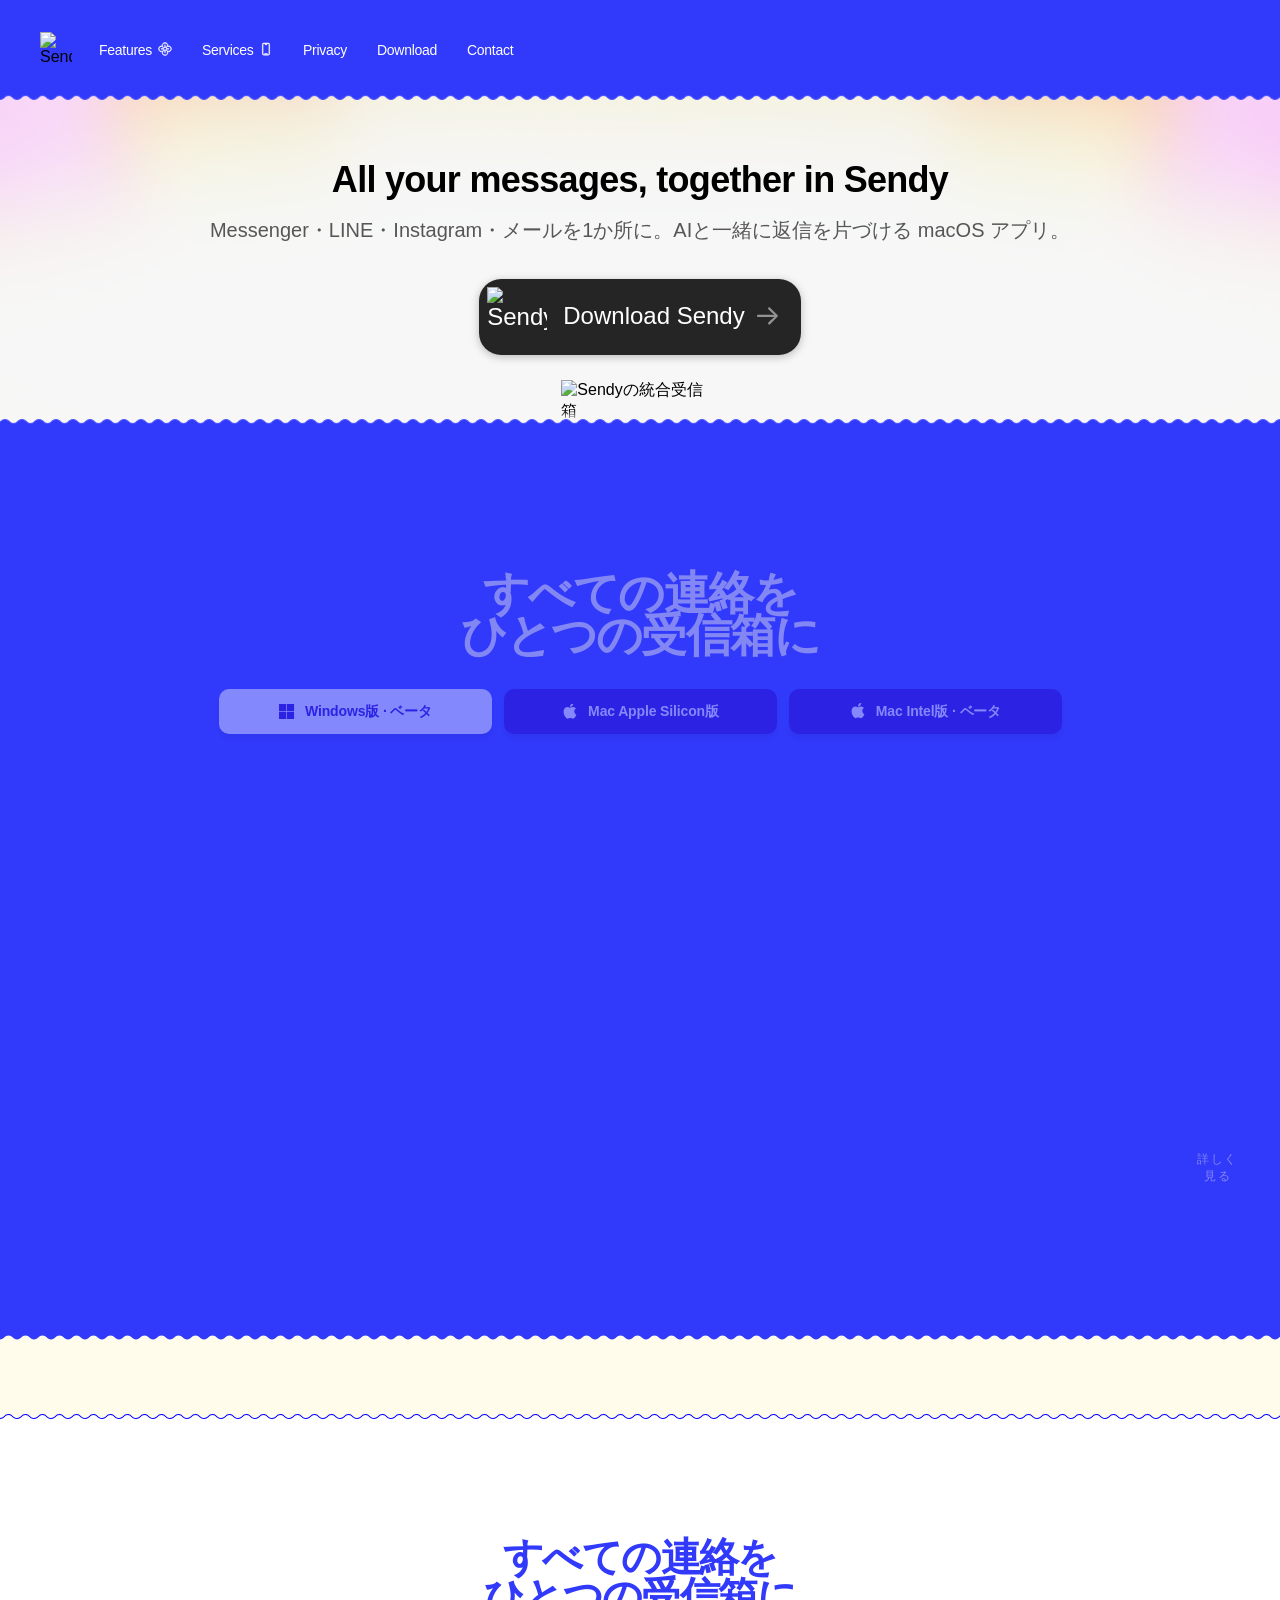
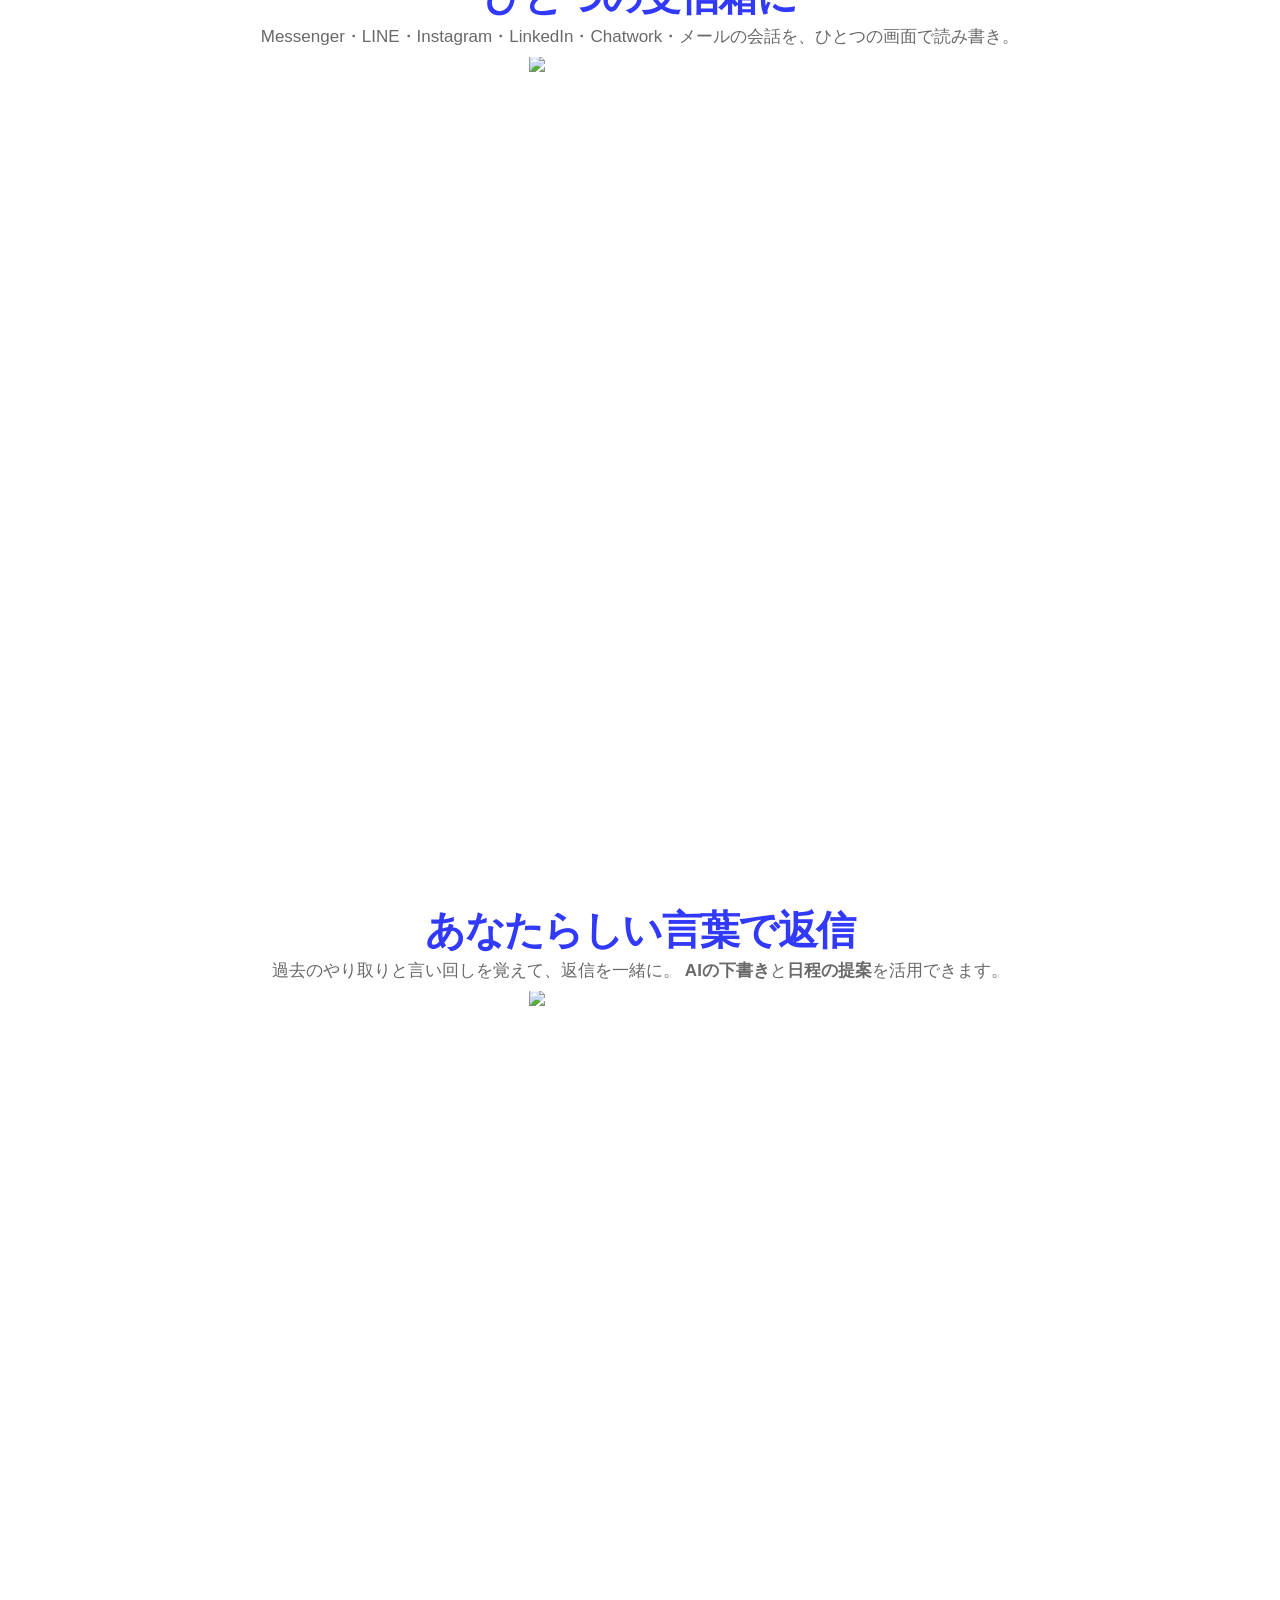
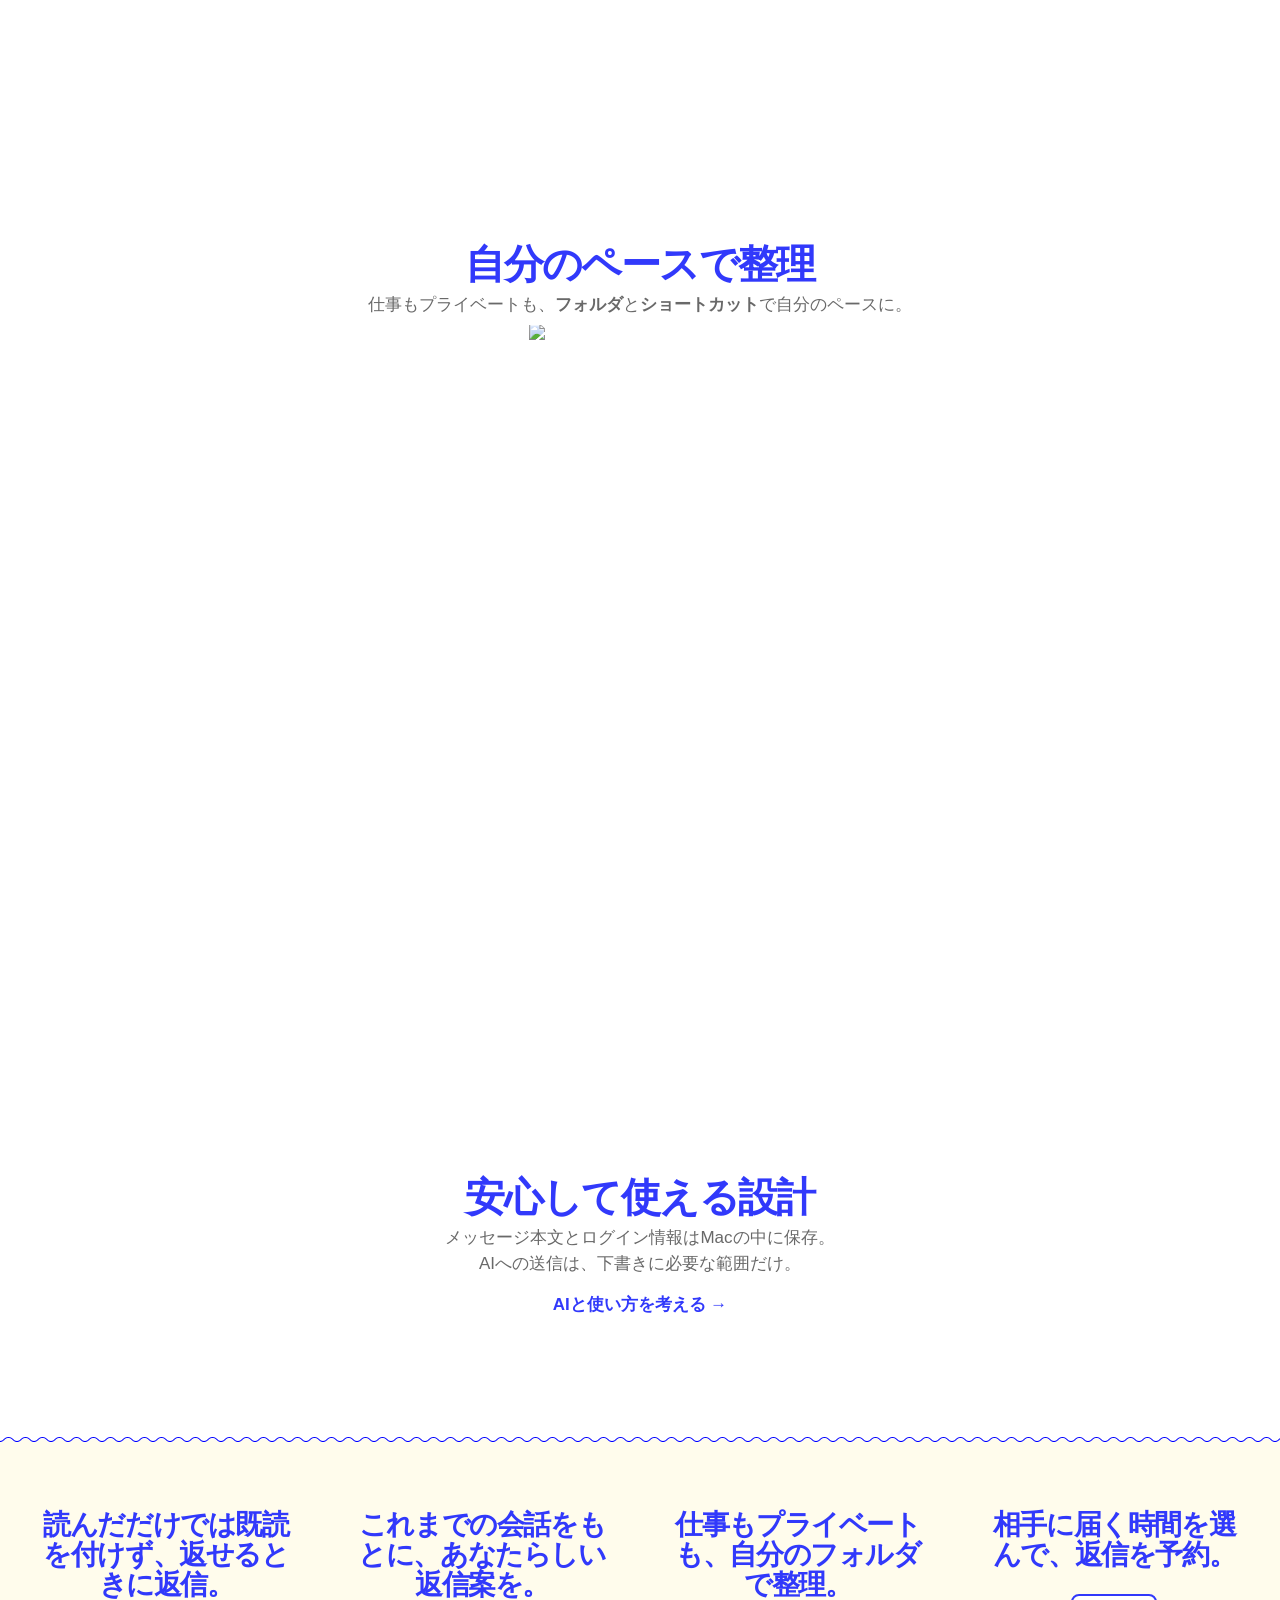
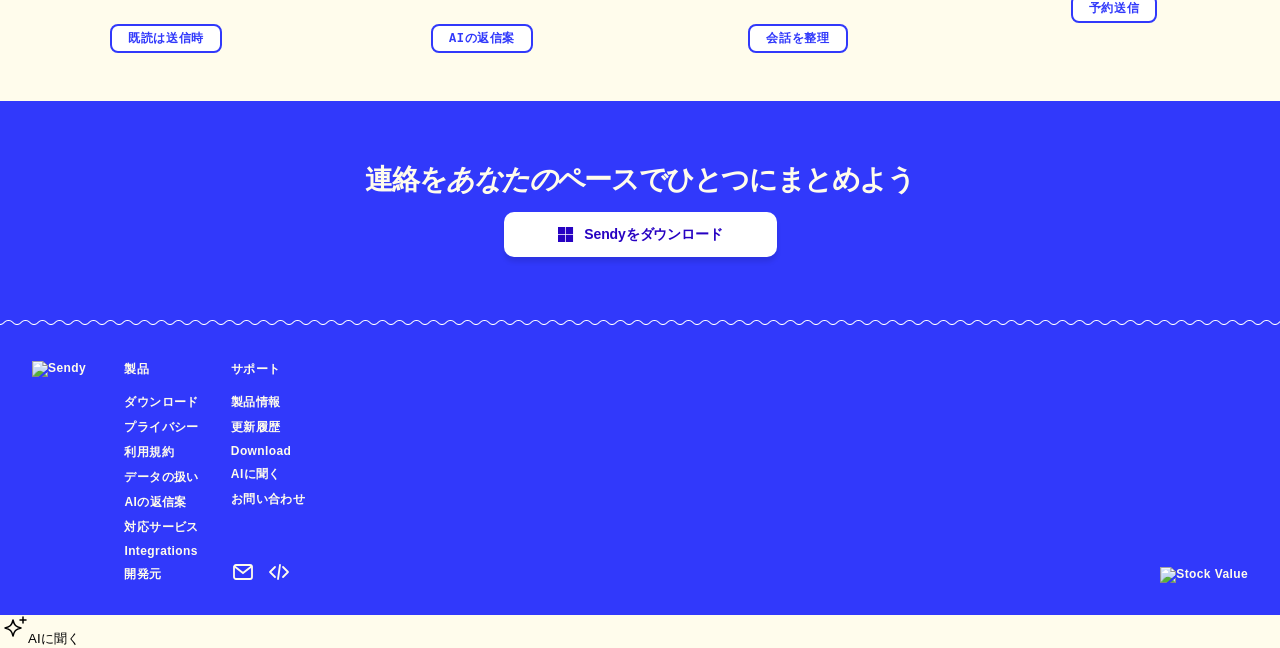
==== index.html @ ce607807 "feat: publish Sendy download page with smaller videos" ====
<!DOCTYPE html>

<html lang="ja"><head><meta content="default-src 'self'; script-src 'self' 'unsafe-inline'; style-src 'self' 'unsafe-inline' https://fonts.googleapis.com; img-src 'self' data: blob:; font-src 'self' data: https://fonts.gstatic.com; media-src 'self' blob:; connect-src 'self' https://api.github.com; form-action 'none'; frame-src 'none'; base-uri 'self'" http-equiv="Content-Security-Policy"/><meta charset="utf-8"/><meta content="Sendy, macOS, Messenger, LINE, Instagram, メール, 統合受信箱, AI返信, Stock Value" name="keywords"/><meta content="summary_large_image" name="twitter:card"/><meta content="width=device-width, initial-scale=1.0" name="viewport"/><link href="/sendy-download/assets/icon.png" rel="shortcut icon"/><link as="font" crossorigin="anonymous" href="/sendy-download/fonts/marlin.woff2" rel="preload" type="font/woff2"/><link as="font" crossorigin="anonymous" href="/sendy-download/fonts/MarlinSoftBasic-Regular.otf" rel="preload" type="font/opentype"/><link as="font" crossorigin="anonymous" href="/sendy-download/fonts/MarlinSoftBasic-RegularItalic.otf" rel="preload" type="font/opentype"/><link href="https://fonts.googleapis.com" rel="preconnect"/><link crossorigin="anonymous" href="https://fonts.gstatic.com" rel="preconnect"/><title>Sendy — 連絡を1か所に</title><meta content="Messenger・LINE・Instagram・メールを1か所に。AIと一緒に返信を片づける macOS アプリ。" name="description"/><meta content="Sendy — 連絡を1か所に" property="og:title"/><meta content="Messenger・LINE・Instagram・メールを1か所に。AIと一緒に返信を片づける macOS アプリ。" property="og:description"/><meta content="https://tkimurabusiness-debug.github.io/sendy-download/" property="og:url"/><meta content="website" property="og:type"/><meta content="https://tkimurabusiness-debug.github.io/sendy-download/assets/shot-inbox.png" property="og:image"/><meta content="index,follow" name="robots"/><link href="https://tkimurabusiness-debug.github.io/sendy-download/" rel="canonical"/><meta content="rgba(49, 57, 251, 1)" name="theme-color"/><link as="image" fetchpriority="high" rel="preload"/><link as="image" fetchpriority="high" rel="preload"/><link as="image" fetchpriority="high" rel="preload"/><meta content="24" name="next-head-count"/><style id="stitches">--sxs{--sxs:0 t-kuJjET}@media{:root,.t-kuJjET{--colors-primary1:rgb(255, 234, 231);--colors-primary2:rgb(255, 201, 195);--colors-primary3:rgb(252, 163, 159);--colors-primary4:rgb(252, 130, 121);--colors-primary5:rgb(253, 105, 88);--colors-primary6:rgb(250, 69, 49);--colors-primary7:rgb(207, 56, 40);--colors-primary8:rgb(162, 43, 31);--colors-primary9:rgb(116, 30, 21);--colors-primary10:rgb(71, 17, 12);--colors-primary11:rgb(26, 4, 2);--colors-primary12:rgb(9, 2, 1);--colors-secondary1:rgb(0, 234, 231);--colors-secondary2:rgb(0, 201, 195);--colors-secondary3:rgb(0, 163, 159);--colors-secondary4:rgb(0, 130, 121);--colors-secondary5:rgb(0, 105, 88);--colors-secondary6:rgb(0, 69, 49);--colors-secondary7:rgb(0, 56, 40);--colors-secondary8:rgb(0, 43, 31);--colors-secondary9:rgb(0, 30, 21);--colors-secondary10:rgb(0, 17, 12);--colors-secondary11:rgb(0, 4, 2);--colors-secondary12:rgb(0, 2, 1);--colors-students-arc_blue:rgb(12, 80, 255);--colors-students-arc_blue_pale:rgb(69, 138, 255);--colors-students-deep_blue:rgb(36, 4, 170);--colors-students-arc_pinkish:rgb(242, 94, 107);--colors-students-off_white:rgb(245, 244, 226);--colors-students-dark_grey:rgb(60, 59, 58);--colors-students-light_grey:rgb(225, 224, 206);--colors-students-light_grey-hover:rgb(215, 214, 196);--colors-students-text_light:rgb(151, 146, 143);--colors-students-text_dark:rgb(118, 110, 106);--colors-students-dark_blue:rgb(39, 2, 194);--colors-students-light_blue:rgb(205, 204, 223);--colors-students-light_green:rgb(211, 224, 129);--colors-students-salmon:rgb(242, 194, 172);--colors-lowContrast:#FFF;--colors-highContrast:#000;--colors-brandDarkBlue:#000354;--colors-brandDeepBlue:#2404AA;--colors-brandBlue:#3139FB;--colors-brandRed:#FB3A4D;--colors-brandOffwhite:#FFFCEC;--colors-focusOutline:#96C4FF;--space-4:4px;--space-8:8px;--space-12:12px;--space-16:16px;--space-24:24px;--space-32:32px;--space-40:40px;--space-48:48px;--space-56:56px;--space-64:64px;--space-72:72px;--sizes-4:4px;--sizes-8:8px;--sizes-12:12px;--sizes-16:16px;--sizes-24:24px;--sizes-32:32px;--sizes-40:40px;--sizes-48:48px;--sizes-56:56px;--sizes-64:64px;--sizes-72:72px;--fontSizes-10:10px;--fontSizes-12:12px;--fontSizes-14:14px;--fontSizes-16:16px;--fontSizes-20:20px;--fontSizes-24:24px;--fontSizes-32:32px;--fontSizes-36:36px;--fontSizes-40:40px;--fontSizes-48:48px;--fonts-boostSans:-apple-system, BlinkMacSystemFont, sans-serif;--fonts-boostsSoft:Marlin Soft Basic, -apple-system, BlinkMacSystemFont, sans-serif;--fonts-referralSans:-apple-system, BlinkMacSystemFont, sans-serif;--fonts-referralCode:"Inter", -apple-system, BlinkMacSystemFont, "Segoe UI", "Roboto", "Oxygen", "Ubuntu", "Cantarell", "Fira Sans", "Droid Sans", "Helvetica Neue", sans-serif;--fonts-sans:Marlin, -apple-system, BlinkMacSystemFont, "Segoe UI", "Roboto", "Oxygen", "Ubuntu", "Cantarell", "Fira Sans", "Droid Sans", "Helvetica Neue", sans-serif;--fonts-cta:"Inter", -apple-system, BlinkMacSystemFont, "Segoe UI", "Roboto", "Oxygen", "Ubuntu", "Cantarell", "Fira Sans", "Droid Sans", "Helvetica Neue", sans-serif;--fonts-body:"InterVariable", "Inter", -apple-system, BlinkMacSystemFont, "Segoe UI", "Roboto", "Oxygen", "Ubuntu", "Cantarell", "Fira Sans", "Droid Sans", "Helvetica Neue", sans-serif;--fonts-mono:ABC Favorit Mono, Menlo, Monaco, Lucida Console, Liberation Mono, DejaVu Sans Mono, Bitstream Vera Sans Mono, Courier New, monospace;--fonts-softSans:Marlin Soft SQ, -apple-system, BlinkMacSystemFont, "Segoe UI", "Roboto", "Oxygen", "Ubuntu", "Cantarell", "Fira Sans", "Droid Sans", "Helvetica Neue", sans-serif;--fonts-oracle:"ABC Oracle", "Helvetica", sans-serif;--fonts-exposure:"Exposure VAR", "Helvetica", sans-serif;--fontWeights-400:400;--fontWeights-500:500;--fontWeights-600:600;--fontWeights-700:700;--fontWeights-800:800;--lineHeights-12:12px;--lineHeights-16:16px;--lineHeights-20:20px;--lineHeights-24:24px;--lineHeights-32:32px;--lineHeights-40:40px;--lineHeights-48:48px;--lineHeights-56:56px;--radii-2:2px;--radii-4:4px;--radii-8:8px;--radii-12:12px;--radii-16:16px;--radii-32:32px;--radii-round:9999px;--shadows-small:0 5px 10px rgba(0, 0, 0, 0.12);--shadows-medium:0 8px 30px rgba(0, 0, 0, 0.12);--shadows-large:0 30px 60px rgba(0, 0, 0, 0.12)}}--sxs{--sxs:1 k-lFWJD iqePrR}@media{@keyframes k-lFWJD{0%{transform:translateX(-1px)}100%{transform:translateX(-42px)}}*,*::before,*::after{box-sizing:border-box;margin:0;-moz-osx-font-smoothing:grayscale}html,body{margin:0;padding:0}body{font-family:var(--fonts-sans);background-color:var(--colors-brandOffwhite)}h1,h2,h3,h4,h5,h6,p{margin:0;font-family:var(--fonts-sans);font-weight:800}input,background{background:none;border:0;margin:0;padding:0;font-family:var(--fonts-sans)}strong{font-weight:600}a:focus-visible,button:focus-visible{outline-offset:2px;box-shadow:none;outline:2px solid var(--colors-gray7)}b{font-weight:600}a{color:inherit;text-decoration:none}ul{padding:0;margin:0;list-style:none}li{margin:0;list-style-type:none}button{background:transparent;border:0;padding:0;margin:0;font-family:var(--font-sans)}input{font-family:var(--font-sans)}}--sxs{--sxs:2 c-gtTkau c-bLrIbP c-judcPv c-dIayXe c-kXCYdJ c-iTgWDh c-kFyPaX c-fMYrGG c-kLvRsT PJLV c-gqwkJN c-kYDOWo c-bsQNRu c-glTQev c-kSpLvA c-gmwlPo c-iuNWYC c-cYdlNN c-lMclZ c-iRWeVN c-kcwnrd c-jmqsMK c-gofzAt c-jTrJMM c-PJLV c-cYBjWl c-gWEUdK c-hzKsDm c-bMkhAk c-fQOTre c-glZFUG c-gpgGSD c-cFXDkl c-bCeQxv c-ktvLll c-jOgdqo c-inBzam c-cCJHPG c-iPJAob c-iOOuR c-ftWcvJ c-kXWSNC c-fXeVuy c-fuDrew c-koCplY c-kebRsL c-knvjIb c-fEjWMl c-elxicI c-eebHKF c-gujhdE c-fdRmVl c-ckytNz c-ilJunU c-gzjVCE c-cWWJcT c-iPjdSy c-jOSEof c-hcjzbh c-CPmpi c-ivWXJT c-OBxzD c-dvLKJr c-ecFNtn c-sCqiu c-iYqNMZ c-fKOLoE c-envcQj c-dGMojP c-kyBOnC c-bQeGRQ}@media{.c-gtTkau{background:#ffffff}.c-bLrIbP{background:var(--colors-brandBlue);background-image:url(/sendy-download/noise-light.png);color:#FFFADD;overflow:hidden;text-align:center;min-height:88vh;display:flex;justify-content:center;height:100vh}@media screen and (min-width: 30em){.c-bLrIbP{display:block}}.c-judcPv{display:flex;flex-direction:column;gap:1rem;padding:4.5rem 0 5rem 0;align-items:center;min-height:60%}.c-dIayXe{padding:1em 0 2.5rem 0}@media screen and (min-width: 30em){.c-dIayXe{padding:8rem 0 3rem 0}}.c-kXCYdJ{color:var(--colors-brandOffwhite);font-family:var(--fonts-softSans);text-align:center;font-weight:700;font-size:2rem;line-height:0.975em;letter-spacing:-0.05em;max-width:90vw;width:100%}@media screen and (min-width: 30em){.c-kXCYdJ{font-size:45.51px;line-height:42.25px;letter-spacing:-0.04em;max-width:700px}}.c-iTgWDh{font-family:var(--fonts-body);color:#ffffff;font-size:16px;line-height:1.5em;font-weight:500;padding:0 1.5rem;text-wrap:balance}@media screen and (min-width: 30em){.c-iTgWDh{width:60%}}@media screen and (min-width: 70em){.c-iTgWDh{width:40%}}.c-kFyPaX{position:fixed;top:0;left:0;width:100%;z-index:99}.c-fMYrGG{margin:0 auto;padding-left:var(--page-padding-left);padding-right:var(--page-padding-right);max-width:calc(var(--max-width) + var(--page-padding-left) + var(--page-padding-right))}.c-kLvRsT{display:flex;align-items:center;justify-content:space-between}@media (max-width: 800px){.c-kLvRsT{justify-content:center}}.c-gqwkJN{box-sizing:border-box;display:flex}.c-kYDOWo{margin-left:8px;cursor:pointer;display:flex;align-items:center}.c-bsQNRu{display:flex;align-items:center;gap:6px;font-family:var(--fonts-softSans);font-size:var(--fontSizes-14);font-weight:var(--fontWeights-500);letter-spacing:-0.02em;color:white;padding:8px 10px;border:1px solid rgba(0, 0, 0, 0.0);border-radius:8px;cursor:pointer;transition:transform 150ms ease, background 150ms ease;-webkit-transform:scale(1.00) translate3d( 0, 0, 0) perspective(1px);-moz-transform:scale(1.00) translate3d( 0, 0, 0) perspective(1px);-o-transform:scale(1.00) translate3d( 0, 0, 0) perspective(1px);-ms-transform:scale(1.00) translate3d( 0, 0, 0) perspective(1px);transform:scale(1.00) translate3d( 0, 0, 0) perspective(1px)}.c-bsQNRu:hover,.c-bsQNRu:focus{-webkit-transform:scale(1.05) translate3d( 0, 0, 0) perspective(1px);-moz-transform:scale(1.05) translate3d( 0, 0, 0) perspective(1px);-o-transform:scale(1.05) translate3d( 0, 0, 0) perspective(1px);-ms-transform:scale(1.05) translate3d( 0, 0, 0) perspective(1px);transform:scale(1.05) translate3d( 0, 0, 0) perspective(1px)}.c-bsQNRu:active{-webkit-transform:scale(1.00) translate3d( 0, 0, 0) perspective(1px);-moz-transform:scale(1.00) translate3d( 0, 0, 0) perspective(1px);-o-transform:scale(1.00) translate3d( 0, 0, 0) perspective(1px);-ms-transform:scale(1.00) translate3d( 0, 0, 0) perspective(1px);transform:scale(1.00) translate3d( 0, 0, 0) perspective(1px)}.c-bsQNRu{-webkit-backface-visibility:hidden;backface-visibility:hidden;-webkit-font-smoothing:subpixel-antialiased;will-change:transform}.c-glTQev{background:var(--colors-brandBlue);background-image:url(/sendy-download/noise-light.png);color:#FFFCEA;display:flex;flex-direction:column;padding:4.5rem 0 5rem 0;gap:2rem;align-items:center;text-align:center;position:relative;font-family:var(--fonts-body)}.c-glTQev > div{position:relative;z-index:1}.c-kSpLvA::after{content:"\a";white-space:pre}@media only screen and (max-width: 750px){.c-kSpLvA{display:none}}.c-gmwlPo{font-family:var(--fonts-body);font-size:17px;line-height:1.5em;text-align:center;padding-top:10px;max-width:90vw}@media screen and (min-width: 60em){.c-gmwlPo{max-width:900px}}.c-gmwlPo a{font-weight:600;text-decoration:underline}.c-iuNWYC{display:flex;flex-direction:column;gap:1rem;max-width:90vw}@media screen and (min-width: 60em){.c-iuNWYC{flex-direction:row;max-width:800px}}.c-cYdlNN{background-color:var(--colors-brandOffwhite);color:var(--colors-brandBlue);border-radius:1rem;overflow:hidden;position:relative;z-index:1;display:flex;flex-direction:column;gap:1.25rem;box-shadow:0 2px 2px rgba(0,0,0,.1)}@media screen and (min-width: 30em) and (max-width: 60em){.c-cYdlNN{width:80vw;max-width:640px}}@media screen and (min-width: 30em) and (max-width: 60em){.c-cYdlNN img{height:35vw}}@media screen and (min-width: 60em){.c-cYdlNN{width:33%}}@media screen and (min-width: 60em){.c-cYdlNN img{height:150px}}.c-lMclZ{background-size:cover;background-position:center center;height:150px;border-bottom:1px solid rgba(0,0,0,0.15)}@media screen and (min-width: 30em) and (max-width: 60em){.c-lMclZ{background-position:center;height:25vw}}.c-iRWeVN{background:#c6c8f9;text-align:center;width:53px;height:53px;line-height:45px;margin:0 auto;border:4px solid #fff;border-radius:8px;box-shadow:0 2px 5px rgba(0,0,0,.2);font-weight:bold;cursor:default;-webkit-user-select:none;user-select:none}.c-kcwnrd{padding:0 2.25rem 1.5rem 2.25rem;text-align:center;font-size:15px;line-height:1.3em;max-width:350px;margin:0 auto}.c-jmqsMK{background:rgb(224,224,247);height:1250px;width:100%;position:absolute !important;z-index:0 !important;bottom:0;left:0}@media screen and (min-width: 30em) and (max-width: 60em){.c-jmqsMK{bottom:auto;top:530px;height:calc(100% - 530px)}}@media screen and (min-width: 60em){.c-jmqsMK{height:250px}}.c-gofzAt{-webkit-font-smoothing:antialiased;-moz-osx-font-smoothing:grayscale;--color-indigo-fg:#0047FF;--color-indigo-bg:#F0F1FF;--color-red-bg:#FEF1ED;--color-red-fg:#E5484D;--color-yellow-fg:#FFB223;--color-yellow-bg:#FEF4D5;--color-gray1:#6F6F6F;--color-gray2:#171717;--padding:64px;--max-width:960px;--mobile-cutoff:600px}.c-gofzAt *{font-family:-apple-system, BlinkMacSystemFont, sans-serif;font-weight:inherit}.c-gofzAt a{color:var(--color-indigo-fg);font-weight:500}.c-gofzAt a:hover{text-decoration:underline}.c-gofzAt b,.c-gofzAt strong{font-weight:600}@media screen and (min-width: 800px){.c-gofzAt{--padding:32px}}.c-jTrJMM{margin:0 auto;padding:0 var(--padding);max-width:calc(var(--max-width) + (var(--padding) * 2))}.c-cYBjWl{background:var(--colors-brandOffwhite);color:var(--colors-brandBlue);display:flex;flex-direction:column;padding:4.5rem 0 5rem 0;gap:1.25rem;align-items:center;text-align:center;position:relative;font-family:var(--fonts-body)}.c-gWEUdK{background:var(--colors-brandBlue);color:var(--colors-brandOffwhite);padding:6px 16px 3px 16px;font-family:var(--fonts-mono);font-size:16px;line-height:1em;border-radius:25px}.c-hzKsDm{margin:1.25rem 0 3.5rem 0;font-family:var(--fonts-softSans);font-size:35px;line-height:0.975em;font-weight:700;letter-spacing:-0.1rem;text-align:center;max-width:90vw}@media screen and (min-width: 60em){.c-hzKsDm{max-width:864px}}.c-bMkhAk{width:90vw;column-gap:5rem;line-height:1.8em;display:grid;grid-template-columns:repeat(auto-fit, minmax(140px, 1fr));font-family:var(--fonts-mono);font-size:12px;color:#000;text-transform:uppercase;text-align:center;max-width:864px}.c-bMkhAk div{white-space:nowrap;overflow:hidden;text-overflow:ellipsis}@media screen and (min-width: 30em){.c-bMkhAk{text-align:left}}.c-fQOTre{color:var(--colors-brandOffwhite);background-image:url(/sendy-download/noise-light.png);position:relative}.c-glZFUG{padding:2rem 0 2.5rem 0;background-image:url(/sendy-download/noise-light.png);position:relative}.c-gpgGSD{display:flex;flex-direction:column;justify-content:center;text-align:center;padding:2rem 3rem;gap:1rem;align-items:center}.c-cFXDkl{color:var(--colors-brandOffwhite);font-family:var(--fonts-softSans);font-weight:700;font-size:28px;line-height:1.1em;letter-spacing:-0.05em}.c-bCeQxv{cursor:pointer;display:flex;justify-content:center;align-items:center;gap:10px;border-radius:10px;font-family:var(--fonts-referralSans);font-weight:600;line-height:29px;text-align:center;letter-spacing:-.01em;text-decoration:none !important;white-space:nowrap;-webkit-backface-visibility:hidden;backface-visibility:hidden;-webkit-font-smoothing:subpixel-antialiased;will-change:transform;transition:transform 150ms ease, box-shadow 0.15s ease-out}.c-bCeQxv:hover,.c-bCeQxv:focus{transform:scale(1.02)}.c-bCeQxv:focus{outline-style:solid;outline-width:2px;outline-color:var(--colors-focusOutline);outline-offset:2px}.c-bCeQxv:focus:not(:focus-visible){outline-style:none}.c-bCeQxv:active{transform:scale(0.98)}.c-ktvLll a:hover,.c-ktvLll a:focus{text-decoration:underline}.c-ktvLll a:hover svg,.c-ktvLll a:focus svg{opacity:0.5}.c-ktvLll{font-family:var(--fonts-body);font-size:12px;font-weight:var(--fontWeights-600);letter-spacing:0.025rem;display:flex;flex-direction:column;padding:1rem;padding-left:var(--space-64);padding-right:var(--space-64);align-items:flex-start}@media screen and (min-width: 650px){.c-ktvLll{flex-direction:row;padding:2rem;gap:3vw;align-items:center}}.c-jOgdqo{margin:1rem 0 2rem 0}@media screen and (min-width: 650px){.c-jOgdqo{margin:0 0 auto 0}}.c-jOgdqo svg{width:45px}.c-inBzam{display:flex;flex-direction:column;gap:2rem}@media screen and (min-width: 650px){.c-inBzam{flex-direction:row;gap:2rem}}.c-cCJHPG{display:flex;flex-direction:column;align-items:flex-start;text-align:center}.c-cCJHPG a{padding-top:8px;padding-bottom:8px}@media screen and (min-width: 650px){.c-cCJHPG{margin:0;align-items:start;gap:0.5rem}}@media screen and (min-width: 650px){.c-cCJHPG a{padding:0}}.c-iPJAob{font-family:var(--fonts-mono);text-transform:uppercase;font-weight:var(--fontWeights-700);margin-bottom:var(--space-8)}.c-iOOuR{display:block;margin:1.5rem 0;width:90vw;display:none}@media screen and (min-width: 650px){.c-iOOuR{display:block;width:auto;margin:auto 0 0 auto}}.c-iOOuR svg{height:100%;width:100%}.c-ftWcvJ{display:block;width:calc(100% - 128px);margin-top:1.5rem;margin-left:var(--space-64);margin-right:var(--space-64);padding-bottom:var(--space-24);display:block}@media screen and (min-width: 650px){.c-ftWcvJ{display:none}}.c-ftWcvJ svg{height:100%;width:100%}.c-kXWSNC{position:relative;display:flex;flex-direction:column;align-items:center;justify-content:center;background-color:var(--colors-brandOffwhite);width:100%;margin-top:90px;padding-top:72px;background-image:url(images/dia-background-image.png);background-size:cover}.c-fXeVuy{color:black;font-family:var(--fonts-exposure);font-weight:700;font-size:30px;line-height:1;letter-spacing:-0.72px;padding:0px 20px;text-align:center}@media (min-width: 800px){.c-fXeVuy{font-size:36px}}.c-fuDrew{font-family:var(--fonts-oracle);font-size:16px;line-height:1.2;color:rgba(0,0,0,0.65);text-align:center;margin:20px auto 0px;font-weight:var(--fontWeights-400);padding:0px 20px}@media (min-width: 800px){.c-fuDrew{font-size:20px}}.c-koCplY{height:58px;width:max-content;margin:26px auto 0px;display:flex;padding:8px 18px 8px 8px;align-items:center;gap:14px;border-radius:16px;background:rgba(0, 0, 0, 0.85);-webkit-backdrop-filter:blur(3.0483298301696777px);backdrop-filter:blur(3.0483298301696777px);font-family:var(--fonts-oracle);font-size:20px;line-height:1.2;transition:background 0.2s ease-in-out;color:white;box-shadow:0px 2px 8px 0px rgba(0, 0, 0, 0.25)}@media (min-width: 580px){.c-koCplY{margin:37px auto 0px}}@media (min-width: 800px){.c-koCplY{height:76px;padding:8px 22px 8px 8px;gap:16px;border-radius:22px;font-size:24px}}.c-koCplY:hover{background:rgba(0, 0, 0, 0.65)}.c-koCplY:hover .c-knvjIb svg{transform:translateX(2px)}.c-kebRsL{width:42px;height:42px}@media (min-width: 800px){.c-kebRsL{width:60px;height:60px}}.c-knvjIb{display:flex;gap:12px;align-items:center;font-size:20px;padding-bottom:2px}.c-knvjIb svg{width:19px;height:24px;transition:transform 0.2s ease-in-out}@media (min-width: 800px){.c-knvjIb{font-size:24px}}@media (min-width: 800px){.c-knvjIb svg{width:22px;height:29px}}.c-fEjWMl{margin-top:25px;aspect-ratio:1200/327;overflow:hidden;position:relative;-webkit-mask-image:linear-gradient(to bottom, black 70%, transparent 100%);mask-image:linear-gradient(to bottom, black 70%, transparent 100%);-webkit-mask-image:linear-gradient(to bottom, black 70%, transparent 100%)}.c-elxicI{width:100%;height:auto;object-fit:contain;max-width:1200px}.c-eebHKF{width:60%;height:auto;object-fit:contain;position:absolute;top:22%;left:30%;-webkit-mask-image:linear-gradient(to bottom, black 20%, transparent 100%);mask-image:linear-gradient(to bottom, black 20%, transparent 100%);-webkit-mask-image:linear-gradient(to bottom, black 20%, transparent 100%)}.c-gujhdE{position:relative;background:var(--colors-brandBlue);background-image:url(/sendy-download/noise-light.png);color:#FFFADD;overflow:hidden;text-align:center;display:flex;justify-content:center}@media screen and (min-width: 30em){.c-gujhdE{height:calc(100vh + 20px);min-height:700px;display:block}}.c-fdRmVl{display:flex;flex-direction:column;gap:1.5rem;padding:150px 0 5rem 0;align-items:center;justify-content:center;min-height:100%;position:relative}@media (max-height: 780px){.c-fdRmVl{padding:100px 0 100px 0}}.c-ckytNz{display:flex;flex-direction:column;gap:2rem;align-items:center}.c-ilJunU{color:var(--colors-brandOffwhite);font-family:var(--fonts-softSans);text-align:center;font-weight:700;font-size:2rem;line-height:0.975em;letter-spacing:-0.05em;max-width:90vw;width:100%;display:block}@media screen and (min-width: 30em){.c-ilJunU{display:none}}.c-gzjVCE{color:var(--colors-brandOffwhite);opacity:0.5;font-family:var(--fonts-sans);mix-blend-mode:overlay}.c-gzjVCE:first-of-type::before{content:"“"}.c-gzjVCE:first-of-type{margin-left:-0.65em}.c-gzjVCE:last-of-type{margin-right:-0.7em}.c-gzjVCE:last-of-type::after{content:"”"}.c-cWWJcT{color:var(--colors-brandOffwhite);font-family:var(--fonts-softSans);text-align:center;font-weight:700;font-size:45.51px;line-height:42.25px;letter-spacing:-0.04em;max-width:700px;width:100%;display:none}@media screen and (min-width: 30em){.c-cWWJcT{display:block}}.c-iPjdSy{font-size:13px;max-width:440px;text-wrap:pretty}.c-jOSEof{pointer-events:none;width:100vw;height:100vh;position:absolute;z-index:0;top:0;left:50%;transform:translateX(-50%);display:none}@media screen and (min-width: 60em){.c-jOSEof{display:block;max-width:1400px}}@media screen and (min-height: 1100px) and (max-height: 1359px){.c-jOSEof{max-height:1175px}}@media screen and (min-height: 1360px){.c-jOSEof{max-width:100%}}.c-hcjzbh{display:flex;flex-direction:column;gap:0.5rem;align-items:center;position:absolute;bottom:30px;width:9.75%;right:0;font-family:var(--fonts-mono);font-size:12px;letter-spacing:0.15em;text-transform:uppercase;color:var(--colors-brandOffwhite);transition:opacity .1s ease-out;opacity:0}@media screen and (min-width: 1100px) and (min-height: 700px){.c-hcjzbh{opacity:1}}@media screen and (min-height: 1360px){.c-hcjzbh{opacity:1;right:45.125%}}.c-CPmpi{background:var(--colors-brandOffwhite);position:relative;color:var(--colors-brandBlue);font-family:var(--fonts-softSans);font-weight:bold;font-size:13px;height:67px}@media screen and (min-width: 30em){.c-CPmpi{font-size:16px}}.c-ivWXJT{padding:4rem 0 4rem 0}@media screen and (min-width: 30em){.c-ivWXJT{padding:8rem 0 8rem 0}}.c-OBxzD{display:flex;flex-direction:column;gap:0.5rem;align-items:center;text-align:center}.c-dvLKJr{font-family:var(--fonts-softSans);font-weight:700;color:var(--colors-brandBlue);font-size:1.7rem;line-height:0.975em;letter-spacing:-0.1rem;padding:0 2rem}@media screen and (min-width: 30em){.c-dvLKJr{font-size:2.5rem;line-height:0.975em;max-width:900px}}.c-ecFNtn{font-family:var(--fonts-body);color:rgb(105, 105, 105);font-size:17px;line-height:1.5em;font-weight:500;padding:0 1.5rem;text-wrap:balance}.c-ecFNtn strong{font-weight:700}.c-sCqiu{width:100vw;max-width:100vw;overflow:hidden;aspect-ratio:1.5}@media screen and (min-width: 60em){.c-sCqiu{max-width:90rem}}.c-sCqiu video{margin:-6% 0 0 0;width:100%}.c-sCqiu img{margin:-6% 0 0 0;width:100%;height:auto}.c-iYqNMZ{color:var(--colors-brandBlue);font-family:var(--fonts-body);font-weight:bold;border-radius:4px}.c-iYqNMZ:hover,.c-iYqNMZ:focus{text-decoration:underline}.c-iYqNMZ:focus{outline-style:solid;outline-width:2px;outline-color:var(--colors-focusOutline);outline-offset:4px}.c-fKOLoE{display:none}@media screen and (min-width: 30em){.c-fKOLoE{background:var(--colors-brandOffwhite);color:var(--colors-brandBlue);display:flex;flex-direction:column;padding:3rem 0 3rem 0;gap:1rem;text-align:center;position:relative}}.c-envcQj{display:flex;flex-direction:row;justify-content:center;padding:1rem 1rem 0rem 1rem;gap:1rem;flex-grow:1}.c-dGMojP{display:flex;flex-direction:column;align-items:center;gap:1.5rem;flex-grow:1;max-width:340px}@media screen and (max-width: 1075px){.c-dGMojP:nth-child(4){display:none}}.c-kyBOnC{max-width:250px;font-family:var(--fonts-softSans);font-size:17px;line-height:24px;font-weight:700;letter-spacing:-0.05em}@media screen and (min-width: 1075px){.c-kyBOnC{font-size:28px;line-height:30px}}.c-bQeGRQ{background:#fff;font-family:var(--fonts-mono);font-size:12px;font-weight:bold;letter-spacing:0.05em;padding:0.25rem 1rem;border:2px solid var(--colors-brandBlue);border-radius:0.5rem;text-transform:uppercase}}--sxs{--sxs:3 c-gqwkJN-ejCoEP-direction-row c-gqwkJN-jroWjL-align-center c-gqwkJN-awKDG-justify-start c-gqwkJN-kVNAnR-wrap-no-wrap c-gqwkJN-iPeWlq-gap-16 c-gqwkJN-BtKmJ-gap-8 c-PJLV-bkUkCi-os-other c-bCeQxv-jbZBFp-size-large c-bCeQxv-ebGbss-type-primaryLight c-bCeQxv-obFYN-border-false c-bCeQxv-fitBEy-shadow-true c-PJLV-lbcfNC-os-mac c-gqwkJN-dOBaZS-gap-12 c-PJLV-lbcfNC-os-other c-bCeQxv-dQyHWl-type-primaryLightAlt c-PJLV-bkUkCi-os-mac}@media{.c-gqwkJN-ejCoEP-direction-row{flex-direction:row}.c-gqwkJN-jroWjL-align-center{align-items:center}.c-gqwkJN-awKDG-justify-start{justify-content:flex-start}.c-gqwkJN-kVNAnR-wrap-no-wrap{flex-wrap:nowrap}.c-gqwkJN-iPeWlq-gap-16{gap:var(--space-16)}.c-gqwkJN-BtKmJ-gap-8{gap:var(--space-8)}.c-PJLV-bkUkCi-os-other{display:none}[data-platform="other"] .c-PJLV-bkUkCi-os-other{display:contents}.c-bCeQxv-jbZBFp-size-large{font-size:14px;padding:8px 0;width:273px}.c-bCeQxv-ebGbss-type-primaryLight{background:#ffffff;color:#2702c2}.c-bCeQxv-obFYN-border-false{border:none}.c-bCeQxv-fitBEy-shadow-true{box-shadow:0 5px 5px rgba(0, 0, 0, 0.1)}.c-bCeQxv-fitBEy-shadow-true:hover{box-shadow:0 7px 15px rgba(0, 0, 0, 0.2)}.c-bCeQxv-fitBEy-shadow-true:focus{box-shadow:0 2px 6px rgba(0, 0, 0, 0.1)}.c-PJLV-lbcfNC-os-mac{display:contents}[data-platform="other"] .c-PJLV-lbcfNC-os-mac{display:none}.c-gqwkJN-dOBaZS-gap-12{gap:var(--space-12)}.c-PJLV-lbcfNC-os-other{display:contents}[data-platform="other"] .c-PJLV-lbcfNC-os-other{display:none}.c-bCeQxv-dQyHWl-type-primaryLightAlt{background:#2702c2;color:var(--colors-lowContrast)}.c-PJLV-bkUkCi-os-mac{display:none}[data-platform="other"] .c-PJLV-bkUkCi-os-mac{display:contents}}--sxs{--sxs:6 c-kFyPaX-ihYZiFn-css c-kLvRsT-ifIaqhA-css PJLV-iljVWIL-css PJLV-igalgWk-css c-kFyPaX-igCYbFg-css c-gqwkJN-ikkOTWt-css c-bsQNRu-iifBZxa-css PJLV-ilnUECH-css PJLV-ijXGxFK-css c-glTQev-iiVFWZp-css c-lMclZ-ieowjiu-css c-cYdlNN-iihTOZi-css c-lMclZ-ieByWvs-css c-iRWeVN-iheCAIq-css c-kcwnrd-iiKxSab-css c-cYdlNN-iiYxJwa-css c-lMclZ-ieHTuYA-css c-iRWeVN-ijTtRZb-css c-kcwnrd-iiRgVXL-css PJLV-ibtdkj-css PJLV-igDERDj-css PJLV-ihdFOJZ-css PJLV-igzSytF-css PJLV-iiKHnkp-css PJLV-iKJcOY-css PJLV-iefhEGI-css PJLV-ieCohix-css PJLV-ihKYrPA-css PJLV-igIkRPj-css PJLV-ikszcUy-css c-PJLV-ikMrWld-css PJLV-ikOzqRS-css PJLV-icmpvrW-css PJLV-igtVcGr-css PJLV-ievvNUl-css PJLV-icCnLzv-css PJLV-igXmWSy-css c-bsQNRu-ihetybX-css PJLV-ibjPNq-css c-cYBjWl-ieEPvfe-css c-fQOTre-iHvQKn-css c-glZFUG-iHvQKn-css PJLV-ifbylVT-css PJLV-iivwJHD-css PJLV-ilkBNdM-css c-gqwkJN-iemZoeI-css c-kFyPaX-ikGFajo-css PJLV-ihSFygh-css PJLV-icxwINZ-css PJLV-ikpquJp-css PJLV-ieBhnym-css PJLV-irqJCa-css PJLV-ihKCNhO-css PJLV-ikJMGsF-css PJLV-iicqgze-css PJLV-igjdJOs-css}@media{.c-kFyPaX-ihYZiFn-css{z-index:100;pointer-events:none;top:0}.c-kLvRsT-ifIaqhA-css{display:flex;justify-content:space-between}.PJLV-iljVWIL-css{display:flex;align-items:center;justify-content:center}@media screen and (min-width: 800px){.PJLV-iljVWIL-css{display:none}}.PJLV-iljVWIL-css{width:100%;justify-content:left}.PJLV-igalgWk-css{color:rgba(255, 255, 255, 1);cursor:pointer;display:flex;align-items:center;justify-content:center}@media screen and (min-width: 800px){.PJLV-igalgWk-css{display:none}}.PJLV-igalgWk-css{pointer-events:auto}.c-kFyPaX-igCYbFg-css{top:0}.c-gqwkJN-ikkOTWt-css{display:none}@media screen and (min-width: 800px){.c-gqwkJN-ikkOTWt-css{display:flex;align-items:center;justify-content:center}}.c-bsQNRu-iifBZxa-css{color:rgb(255, 255, 255)}.c-bsQNRu-iifBZxa-css:hover,.c-bsQNRu-iifBZxa-css:focus{background:rgba(23, 3, 148, 0.5);border-color:transparent}.PJLV-ilnUECH-css path{stroke-width:0.1}@media screen and (min-width: 50rem){.PJLV-ilnUECH-css path{stroke-width:0.5}}.PJLV-ijXGxFK-css::after{content:"";background-repeat:repeat-x;height:40px;width:100%;background-size:contain;background-image:url('data:image/svg+xml;utf8,<svg width="100%" height="100%" viewBox="17 31 17 40" preserveAspectRatio="meet" version="1.1" xmlns="http://www.w3.org/2000/svg" xmlns:xlink="http://www.w3.org/1999/xlink" xml:space="preserve" xmlns:serif="http://www.serif.com/" style="fill-rule:evenodd;clip-rule:evenodd;stroke-linejoin:round;stroke-miterlimit:2;fill:rgba(80, 87, 255, 1);"><g transform="matrix(1,0,0,1,0.00216511,0)"><g transform="matrix(0.997444,0,0,1.0,-367.767,-282)"><path d="M402.739,321.467L402.787,321.467C407.047,321.467 407.047,317.467 411.307,317.467C415.567,317.467 415.567,321.467 419.827,321.467L419.827,287.378C415.567,287.378 415.567,283.378 411.307,283.378C407.064,283.378 407.047,287.347 402.837,287.378L402.787,287.378C400.724,287.378 399.66,286.44 398.627,285.472L398.427,285.285C397.395,284.317 396.331,283.378 394.267,283.378C392.204,283.378 391.14,284.317 390.107,285.285L389.907,285.472C388.875,286.44 387.811,287.378 385.747,287.378C381.487,287.378 381.487,283.378 377.227,283.378C372.967,283.378 372.967,287.378 368.707,287.378L368.707,321.467C372.967,321.467 372.967,317.467 377.227,317.467C381.47,317.467 381.487,321.436 385.697,321.467L385.747,321.467C390.007,321.467 390.007,317.467 394.267,317.467C396.331,317.467 397.395,318.406 398.427,319.374L398.627,319.561C399.651,320.521 400.707,321.453 402.739,321.467Z" style="fill:rgba(49, 57, 251, 1);fill-rule:nonzero;"/></g><g transform="matrix(0.997444,0,0,0.997444,-367.767,-281.657)"><path d="M402.738,321.467L402.688,321.467L402.639,321.466L402.59,321.464L402.542,321.463L402.494,321.461L402.447,321.458L402.4,321.456L402.353,321.453L402.307,321.449L402.261,321.446L402.215,321.442L402.17,321.437L402.125,321.433L402.08,321.428L402.036,321.422L401.979,321.415L401.937,321.409L401.895,321.403L401.854,321.397L401.813,321.39L401.773,321.383L401.735,321.376C401.68,321.366 401.625,321.355 401.572,321.343L401.531,321.334L401.491,321.325L401.451,321.315L401.412,321.306L401.373,321.295L401.334,321.285L401.295,321.274L401.257,321.263L401.219,321.252L401.181,321.241L401.144,321.229L401.091,321.212L401.056,321.2L401.021,321.188L400.986,321.176L400.951,321.163L400.917,321.15L400.883,321.137L400.849,321.124L400.815,321.111L400.784,321.098L400.745,321.082L400.715,321.069L400.681,321.054C400.662,321.046 400.642,321.037 400.623,321.028L400.615,321.025C400.597,321.016 400.578,321.008 400.56,320.999L400.55,320.994L400.49,320.965L400.466,320.953L400.449,320.944L400.428,320.934L400.402,320.92L400.384,320.911L400.366,320.902L400.339,320.887L400.32,320.877L400.305,320.869L400.276,320.852L400.245,320.835L400.196,320.807L400.185,320.801L400.134,320.771L400.127,320.766L400.069,320.73L400.013,320.696C399.974,320.67 399.935,320.645 399.896,320.619L399.842,320.582L399.787,320.544L399.733,320.505L399.679,320.466L399.625,320.426L399.572,320.385L399.52,320.345L399.503,320.332L399.468,320.303L399.449,320.289L399.416,320.262L399.396,320.245L399.365,320.22L399.342,320.202L399.314,320.178L399.29,320.158L399.263,320.135L399.237,320.113L399.213,320.092L399.185,320.068L399.163,320.049L399.133,320.023L399.113,320.006L399.064,319.962L399.014,319.918L399.006,319.911C398.978,319.885 398.95,319.86 398.923,319.835L398.917,319.83L398.859,319.777L398.82,319.74L398.725,319.653C398.692,319.622 398.66,319.592 398.627,319.561L398.427,319.374L398.329,319.282L398.23,319.19L398.195,319.157L398.13,319.099L398.044,319.021L398.009,318.989L397.979,318.962L397.928,318.918L397.907,318.899L397.877,318.873L397.855,318.855L397.826,318.829L397.804,318.81L397.774,318.785L397.752,318.766L397.722,318.742L397.7,318.723L397.67,318.698L397.647,318.68L397.617,318.655L397.594,318.637L397.563,318.613L397.54,318.595L397.51,318.571L397.486,318.553L397.455,318.529L397.432,318.512L397.401,318.488L397.377,318.471L397.345,318.447L397.322,318.43L397.289,318.407L397.266,318.39L397.233,318.367L397.209,318.351L397.176,318.328L397.152,318.312L397.118,318.289L397.095,318.274L397.059,318.251L397.036,318.236L396.999,318.213L396.977,318.199L396.917,318.163L396.857,318.127L396.796,318.092L396.734,318.057L396.671,318.024L396.607,317.991L396.543,317.959L396.488,317.933L396.479,317.929L396.423,317.903L396.414,317.898L396.357,317.873L396.348,317.869L396.291,317.845L396.262,317.833L396.228,317.819L396.193,317.806L396.158,317.792L396.123,317.779L396.088,317.766L396.052,317.753L396.016,317.741L395.98,317.728L395.943,317.716L395.907,317.704L395.87,317.693L395.833,317.682L395.795,317.671L395.757,317.66L395.719,317.649L395.681,317.639L395.642,317.629L395.603,317.619L395.564,317.61L395.525,317.601L395.485,317.592L395.445,317.583L395.405,317.575L395.364,317.567L395.323,317.559L395.282,317.552L395.241,317.545L395.199,317.538L395.156,317.531L395.114,317.525L395.071,317.519L395.028,317.513L394.984,317.508L394.964,317.506L394.92,317.501L394.875,317.496L394.831,317.492L394.786,317.488L394.74,317.485L394.695,317.481L394.648,317.478L394.602,317.476L394.555,317.474L394.508,317.472L394.461,317.47L394.413,317.469L394.365,317.468L394.316,317.467L394.267,317.467C390.007,317.467 390.007,321.467 385.747,321.467L385.697,321.467C385.354,321.465 385.039,321.436 384.747,321.385L384.747,321.467C384.747,322.02 385.195,322.467 385.747,322.467C388.21,322.467 389.46,321.352 390.692,320.196C391.59,319.352 392.47,318.467 394.267,318.467C396.065,318.467 396.944,319.352 397.843,320.196C399.074,321.352 400.324,322.467 402.787,322.467C403.339,322.467 403.787,322.02 403.787,321.467L403.787,321.385C403.481,321.438 403.15,321.467 402.787,321.467L402.738,321.467ZM394.218,283.378L394.267,283.378L394.317,283.378L394.366,283.379L394.415,283.38L394.464,283.381L394.512,283.383L394.56,283.385L394.607,283.387L394.654,283.39L394.701,283.393L394.747,283.396L394.793,283.4L394.839,283.404L394.884,283.408L394.929,283.413L394.974,283.418L395.018,283.423L395.062,283.429L395.105,283.435L395.149,283.441L395.192,283.448L395.234,283.455L395.276,283.462L395.329,283.471L395.369,283.479L395.409,283.487L395.449,283.495L395.488,283.503L395.527,283.512L395.566,283.521L395.603,283.53C395.629,283.537 395.655,283.543 395.681,283.55L395.72,283.561L395.759,283.571L395.797,283.582L395.835,283.593L395.873,283.605L395.91,283.617L395.948,283.628L395.984,283.641L396.021,283.653L396.057,283.666L396.094,283.679L396.129,283.692L396.165,283.706L396.2,283.719L396.235,283.733L396.27,283.747L396.291,283.756C396.31,283.764 396.329,283.772 396.348,283.78L396.357,283.784C396.376,283.793 396.395,283.801 396.414,283.809L396.423,283.814C396.442,283.822 396.461,283.831 396.479,283.84L396.488,283.844C396.506,283.852 396.525,283.861 396.543,283.87L396.547,283.872L396.61,283.903L396.671,283.935C396.713,283.957 396.755,283.98 396.796,284.003L396.855,284.037L396.914,284.072L396.973,284.107L397.031,284.144L397.088,284.181L397.145,284.218L397.158,284.227L397.201,284.256L397.216,284.266L397.257,284.295L397.273,284.306L397.312,284.334L397.329,284.347L397.366,284.374L397.386,284.388L397.42,284.414L397.441,284.429L397.474,284.454L397.496,284.471L397.527,284.495L397.551,284.514L397.58,284.537L397.605,284.557L397.632,284.578L397.658,284.6L397.683,284.621L397.712,284.644L397.735,284.663L397.765,284.688L397.786,284.706L397.817,284.732L397.837,284.749L397.869,284.777L397.887,284.793L397.921,284.822L397.937,284.837L397.987,284.881L398.037,284.925L398.044,284.932C398.073,284.958 398.102,284.984 398.13,285.01L398.135,285.014L398.227,285.098L398.233,285.104L398.33,285.194L398.427,285.285C398.427,285.285 398.627,285.472 398.627,285.472L398.725,285.564L398.824,285.656L398.86,285.688L398.924,285.747L399.01,285.825L399.045,285.857L399.075,285.883L399.126,285.928L399.147,285.946L399.177,285.972L399.199,285.991L399.228,286.017L399.25,286.035L399.28,286.06L399.302,286.079L399.332,286.104L399.355,286.123L399.385,286.147L399.407,286.166L399.437,286.19L399.46,286.208L399.491,286.233L399.514,286.251L399.544,286.275L399.568,286.293L399.599,286.316L399.622,286.334L399.653,286.358L399.677,286.375L399.709,286.398L399.732,286.415L399.765,286.439L399.788,286.455L399.821,286.478L399.845,286.495L399.878,286.518L399.902,286.534L399.936,286.556L399.96,286.572L399.995,286.595L400.018,286.609L400.055,286.633L400.077,286.646L400.137,286.683L400.197,286.719L400.258,286.754L400.32,286.788L400.383,286.822L400.447,286.854L400.511,286.886L400.566,286.913L400.575,286.917L400.631,286.943L400.64,286.947L400.697,286.972L400.706,286.976L400.763,287.001L400.792,287.012L400.826,287.026L400.861,287.04L400.896,287.053L400.931,287.067L400.966,287.08L401.002,287.093L401.038,287.105L401.074,287.117L401.111,287.129L401.147,287.141L401.184,287.153L401.221,287.164L401.259,287.175L401.297,287.186L401.335,287.196L401.373,287.206L401.412,287.217L401.451,287.226L401.49,287.236L401.529,287.245L401.569,287.254L401.609,287.262L401.649,287.271L401.69,287.279L401.731,287.286L401.772,287.294L401.814,287.301L401.855,287.308L401.898,287.314L401.94,287.32L401.983,287.326L402.026,287.332L402.07,287.337L402.09,287.34L402.134,287.345L402.179,287.349L402.223,287.353L402.269,287.357L402.314,287.361L402.36,287.364L402.406,287.367L402.452,287.37L402.499,287.372L402.546,287.374L402.593,287.375L402.641,287.377L402.689,287.378L402.738,287.378L402.787,287.378L402.837,287.378C403.179,287.376 403.493,287.347 403.784,287.297C403.742,286.783 403.312,286.378 402.787,286.378C400.99,286.378 400.11,285.493 399.212,284.649C397.98,283.493 396.73,282.378 394.267,282.378C391.804,282.378 390.554,283.493 389.323,284.649C388.424,285.493 387.545,286.378 385.747,286.378C385.222,286.378 384.792,286.783 384.75,287.297C385.055,287.35 385.386,287.378 385.747,287.378L385.796,287.378L385.845,287.378L385.893,287.377L385.941,287.375L385.988,287.374L386.035,287.372L386.082,287.37L386.128,287.367L386.175,287.364L386.22,287.361L386.266,287.357L386.311,287.353L386.355,287.349L386.4,287.345L386.444,287.34L386.487,287.335L386.531,287.329L386.551,287.326L386.594,287.32L386.636,287.314L386.679,287.308L386.721,287.301L386.762,287.294L386.803,287.286L386.844,287.279L386.885,287.271L386.925,287.262L386.965,287.254L387.005,287.245L387.044,287.236L387.083,287.226L387.122,287.217L387.161,287.206L387.199,287.196L387.237,287.186L387.275,287.175L387.313,287.164L387.35,287.153L387.387,287.141L387.423,287.129L387.46,287.117L387.496,287.105L387.532,287.093L387.568,287.08L387.603,287.067L387.638,287.053L387.673,287.04L387.708,287.026L387.742,287.012L387.771,287.001L387.828,286.976L387.837,286.972L387.894,286.947L387.903,286.943L387.959,286.917L387.968,286.913L388.023,286.886L388.087,286.854L388.151,286.822L388.214,286.788L388.276,286.754L388.337,286.719L388.397,286.683L388.457,286.646L388.479,286.633L388.516,286.609L388.539,286.595L388.575,286.572L388.598,286.556L388.632,286.534L388.656,286.518L388.689,286.495L388.713,286.478L388.746,286.455L388.769,286.439L388.802,286.415L388.825,286.398L388.857,286.375L388.881,286.358L388.912,286.334L388.935,286.316L388.966,286.293L388.99,286.275L389.02,286.251L389.043,286.233L389.074,286.208L389.097,286.19L389.127,286.166L389.15,286.147L389.18,286.123L389.202,286.104L389.232,286.079L389.254,286.06L389.284,286.035L389.306,286.017L389.335,285.991L389.357,285.972L389.387,285.946L389.408,285.928L389.459,285.883L389.51,285.838L389.524,285.825L389.61,285.747L389.675,285.688L389.71,285.656L389.809,285.564C389.908,285.471 390.008,285.378 390.107,285.285L390.207,285.191L390.301,285.104L390.399,285.014L390.404,285.01C390.432,284.984 390.461,284.958 390.49,284.932L390.51,284.913L390.547,284.881L390.597,284.837L390.647,284.793L390.697,284.749L390.717,284.732L390.748,284.706L390.77,284.688L390.799,284.663L390.822,284.644L390.851,284.621L390.876,284.6L390.902,284.578L390.929,284.557L390.955,284.537L390.983,284.514L391.007,284.495L391.038,284.471L391.06,284.454L391.093,284.429L391.114,284.414L391.149,284.388L391.168,284.374L391.205,284.347L391.222,284.334L391.261,284.306L391.277,284.295L391.319,284.266L391.333,284.256L391.376,284.227L391.389,284.218L391.435,284.188L391.446,284.181L391.494,284.15L391.503,284.144L391.554,284.112L391.561,284.107L391.614,284.075L391.62,284.072L391.679,284.037L391.738,284.003C391.779,283.98 391.821,283.957 391.863,283.935L391.924,283.903L391.988,283.872L391.991,283.87C392.009,283.861 392.028,283.852 392.046,283.844L392.055,283.84C392.073,283.831 392.092,283.822 392.111,283.814L392.12,283.809C392.139,283.801 392.158,283.793 392.177,283.784L392.186,283.78C392.205,283.772 392.224,283.764 392.243,283.756L392.282,283.74L392.316,283.726L392.35,283.713L392.385,283.7L392.419,283.687L392.454,283.674L392.489,283.662L392.524,283.649L392.56,283.637L392.596,283.625L392.632,283.614L392.668,283.603L392.705,283.592L392.742,283.581L392.779,283.57L392.816,283.56L392.853,283.55C392.879,283.543 392.905,283.537 392.931,283.53L392.971,283.521L393.011,283.511L393.051,283.502L393.092,283.494L393.133,283.485L393.174,283.477L393.216,283.469L393.258,283.462L393.3,283.455L393.343,283.448L393.385,283.441L393.429,283.435L393.472,283.429L393.516,283.423L393.56,283.418L393.605,283.413L393.65,283.408L393.695,283.404L393.741,283.4L393.787,283.396L393.833,283.393L393.88,283.39L393.937,283.387L393.983,283.384L394.03,283.383L394.076,283.381L394.124,283.38L394.171,283.379L394.218,283.378Z"/></g></g></svg>');position:absolute;top:0;left:0}.PJLV-ijXGxFK-css{position:absolute;z-index:1;top:initial;height:10px;width:100%;overflow:hidden;left:0;bottom:-5px}.c-glTQev-iiVFWZp-css{padding-top:calc(var(--navbar-height) + 5rem)}.c-lMclZ-ieowjiu-css{background-image:url(/download-step-1.png);background-position:left center}.c-cYdlNN-iihTOZi-css{color:#9f484d}.c-lMclZ-ieByWvs-css{background-image:url(/download-step-2.png)}.c-iRWeVN-iheCAIq-css{background-color:#f19e9c}.c-kcwnrd-iiKxSab-css{color:#E84B58}.c-cYdlNN-iiYxJwa-css{color:#825725}.c-lMclZ-ieHTuYA-css{background-image:url(/download-step-3.png);background-position:21% center}@media screen and (min-width: 30em) and (max-width: 60em){.c-lMclZ-ieHTuYA-css{background-position:center}}@media screen and (min-width: 60em){.c-lMclZ-ieHTuYA-css{background-position:25.5% center}}.c-iRWeVN-ijTtRZb-css{background-color:#F0B167}.c-kcwnrd-iiRgVXL-css{color:#E39A44}.PJLV-ibtdkj-css::after{content:"";background-repeat:repeat-x;height:40px;width:100%;background-size:contain;background-image:url('data:image/svg+xml;utf8,<svg width="100%" height="100%" viewBox="17 0 17 40" preserveAspectRatio="meet" version="1.1" xmlns="http://www.w3.org/2000/svg" xmlns:xlink="http://www.w3.org/1999/xlink" xml:space="preserve" xmlns:serif="http://www.serif.com/" style="fill-rule:evenodd;clip-rule:evenodd;stroke-linejoin:round;stroke-miterlimit:2;fill:transparent;"><g transform="matrix(1,0,0,1,0.00216511,0)"><g transform="matrix(0.997444,0,0,1.0,-367.767,-282)"><path d="M402.739,321.467L402.787,321.467C407.047,321.467 407.047,317.467 411.307,317.467C415.567,317.467 415.567,321.467 419.827,321.467L419.827,287.378C415.567,287.378 415.567,283.378 411.307,283.378C407.064,283.378 407.047,287.347 402.837,287.378L402.787,287.378C400.724,287.378 399.66,286.44 398.627,285.472L398.427,285.285C397.395,284.317 396.331,283.378 394.267,283.378C392.204,283.378 391.14,284.317 390.107,285.285L389.907,285.472C388.875,286.44 387.811,287.378 385.747,287.378C381.487,287.378 381.487,283.378 377.227,283.378C372.967,283.378 372.967,287.378 368.707,287.378L368.707,321.467C372.967,321.467 372.967,317.467 377.227,317.467C381.47,317.467 381.487,321.436 385.697,321.467L385.747,321.467C390.007,321.467 390.007,317.467 394.267,317.467C396.331,317.467 397.395,318.406 398.427,319.374L398.627,319.561C399.651,320.521 400.707,321.453 402.739,321.467Z" style="fill:rgb(224,224,247);fill-rule:nonzero;"/></g><g transform="matrix(0.997444,0,0,0.997444,-367.767,-281.657)"><path d="M402.738,321.467L402.688,321.467L402.639,321.466L402.59,321.464L402.542,321.463L402.494,321.461L402.447,321.458L402.4,321.456L402.353,321.453L402.307,321.449L402.261,321.446L402.215,321.442L402.17,321.437L402.125,321.433L402.08,321.428L402.036,321.422L401.979,321.415L401.937,321.409L401.895,321.403L401.854,321.397L401.813,321.39L401.773,321.383L401.735,321.376C401.68,321.366 401.625,321.355 401.572,321.343L401.531,321.334L401.491,321.325L401.451,321.315L401.412,321.306L401.373,321.295L401.334,321.285L401.295,321.274L401.257,321.263L401.219,321.252L401.181,321.241L401.144,321.229L401.091,321.212L401.056,321.2L401.021,321.188L400.986,321.176L400.951,321.163L400.917,321.15L400.883,321.137L400.849,321.124L400.815,321.111L400.784,321.098L400.745,321.082L400.715,321.069L400.681,321.054C400.662,321.046 400.642,321.037 400.623,321.028L400.615,321.025C400.597,321.016 400.578,321.008 400.56,320.999L400.55,320.994L400.49,320.965L400.466,320.953L400.449,320.944L400.428,320.934L400.402,320.92L400.384,320.911L400.366,320.902L400.339,320.887L400.32,320.877L400.305,320.869L400.276,320.852L400.245,320.835L400.196,320.807L400.185,320.801L400.134,320.771L400.127,320.766L400.069,320.73L400.013,320.696C399.974,320.67 399.935,320.645 399.896,320.619L399.842,320.582L399.787,320.544L399.733,320.505L399.679,320.466L399.625,320.426L399.572,320.385L399.52,320.345L399.503,320.332L399.468,320.303L399.449,320.289L399.416,320.262L399.396,320.245L399.365,320.22L399.342,320.202L399.314,320.178L399.29,320.158L399.263,320.135L399.237,320.113L399.213,320.092L399.185,320.068L399.163,320.049L399.133,320.023L399.113,320.006L399.064,319.962L399.014,319.918L399.006,319.911C398.978,319.885 398.95,319.86 398.923,319.835L398.917,319.83L398.859,319.777L398.82,319.74L398.725,319.653C398.692,319.622 398.66,319.592 398.627,319.561L398.427,319.374L398.329,319.282L398.23,319.19L398.195,319.157L398.13,319.099L398.044,319.021L398.009,318.989L397.979,318.962L397.928,318.918L397.907,318.899L397.877,318.873L397.855,318.855L397.826,318.829L397.804,318.81L397.774,318.785L397.752,318.766L397.722,318.742L397.7,318.723L397.67,318.698L397.647,318.68L397.617,318.655L397.594,318.637L397.563,318.613L397.54,318.595L397.51,318.571L397.486,318.553L397.455,318.529L397.432,318.512L397.401,318.488L397.377,318.471L397.345,318.447L397.322,318.43L397.289,318.407L397.266,318.39L397.233,318.367L397.209,318.351L397.176,318.328L397.152,318.312L397.118,318.289L397.095,318.274L397.059,318.251L397.036,318.236L396.999,318.213L396.977,318.199L396.917,318.163L396.857,318.127L396.796,318.092L396.734,318.057L396.671,318.024L396.607,317.991L396.543,317.959L396.488,317.933L396.479,317.929L396.423,317.903L396.414,317.898L396.357,317.873L396.348,317.869L396.291,317.845L396.262,317.833L396.228,317.819L396.193,317.806L396.158,317.792L396.123,317.779L396.088,317.766L396.052,317.753L396.016,317.741L395.98,317.728L395.943,317.716L395.907,317.704L395.87,317.693L395.833,317.682L395.795,317.671L395.757,317.66L395.719,317.649L395.681,317.639L395.642,317.629L395.603,317.619L395.564,317.61L395.525,317.601L395.485,317.592L395.445,317.583L395.405,317.575L395.364,317.567L395.323,317.559L395.282,317.552L395.241,317.545L395.199,317.538L395.156,317.531L395.114,317.525L395.071,317.519L395.028,317.513L394.984,317.508L394.964,317.506L394.92,317.501L394.875,317.496L394.831,317.492L394.786,317.488L394.74,317.485L394.695,317.481L394.648,317.478L394.602,317.476L394.555,317.474L394.508,317.472L394.461,317.47L394.413,317.469L394.365,317.468L394.316,317.467L394.267,317.467C390.007,317.467 390.007,321.467 385.747,321.467L385.697,321.467C385.354,321.465 385.039,321.436 384.747,321.385L384.747,321.467C384.747,322.02 385.195,322.467 385.747,322.467C388.21,322.467 389.46,321.352 390.692,320.196C391.59,319.352 392.47,318.467 394.267,318.467C396.065,318.467 396.944,319.352 397.843,320.196C399.074,321.352 400.324,322.467 402.787,322.467C403.339,322.467 403.787,322.02 403.787,321.467L403.787,321.385C403.481,321.438 403.15,321.467 402.787,321.467L402.738,321.467ZM394.218,283.378L394.267,283.378L394.317,283.378L394.366,283.379L394.415,283.38L394.464,283.381L394.512,283.383L394.56,283.385L394.607,283.387L394.654,283.39L394.701,283.393L394.747,283.396L394.793,283.4L394.839,283.404L394.884,283.408L394.929,283.413L394.974,283.418L395.018,283.423L395.062,283.429L395.105,283.435L395.149,283.441L395.192,283.448L395.234,283.455L395.276,283.462L395.329,283.471L395.369,283.479L395.409,283.487L395.449,283.495L395.488,283.503L395.527,283.512L395.566,283.521L395.603,283.53C395.629,283.537 395.655,283.543 395.681,283.55L395.72,283.561L395.759,283.571L395.797,283.582L395.835,283.593L395.873,283.605L395.91,283.617L395.948,283.628L395.984,283.641L396.021,283.653L396.057,283.666L396.094,283.679L396.129,283.692L396.165,283.706L396.2,283.719L396.235,283.733L396.27,283.747L396.291,283.756C396.31,283.764 396.329,283.772 396.348,283.78L396.357,283.784C396.376,283.793 396.395,283.801 396.414,283.809L396.423,283.814C396.442,283.822 396.461,283.831 396.479,283.84L396.488,283.844C396.506,283.852 396.525,283.861 396.543,283.87L396.547,283.872L396.61,283.903L396.671,283.935C396.713,283.957 396.755,283.98 396.796,284.003L396.855,284.037L396.914,284.072L396.973,284.107L397.031,284.144L397.088,284.181L397.145,284.218L397.158,284.227L397.201,284.256L397.216,284.266L397.257,284.295L397.273,284.306L397.312,284.334L397.329,284.347L397.366,284.374L397.386,284.388L397.42,284.414L397.441,284.429L397.474,284.454L397.496,284.471L397.527,284.495L397.551,284.514L397.58,284.537L397.605,284.557L397.632,284.578L397.658,284.6L397.683,284.621L397.712,284.644L397.735,284.663L397.765,284.688L397.786,284.706L397.817,284.732L397.837,284.749L397.869,284.777L397.887,284.793L397.921,284.822L397.937,284.837L397.987,284.881L398.037,284.925L398.044,284.932C398.073,284.958 398.102,284.984 398.13,285.01L398.135,285.014L398.227,285.098L398.233,285.104L398.33,285.194L398.427,285.285C398.427,285.285 398.627,285.472 398.627,285.472L398.725,285.564L398.824,285.656L398.86,285.688L398.924,285.747L399.01,285.825L399.045,285.857L399.075,285.883L399.126,285.928L399.147,285.946L399.177,285.972L399.199,285.991L399.228,286.017L399.25,286.035L399.28,286.06L399.302,286.079L399.332,286.104L399.355,286.123L399.385,286.147L399.407,286.166L399.437,286.19L399.46,286.208L399.491,286.233L399.514,286.251L399.544,286.275L399.568,286.293L399.599,286.316L399.622,286.334L399.653,286.358L399.677,286.375L399.709,286.398L399.732,286.415L399.765,286.439L399.788,286.455L399.821,286.478L399.845,286.495L399.878,286.518L399.902,286.534L399.936,286.556L399.96,286.572L399.995,286.595L400.018,286.609L400.055,286.633L400.077,286.646L400.137,286.683L400.197,286.719L400.258,286.754L400.32,286.788L400.383,286.822L400.447,286.854L400.511,286.886L400.566,286.913L400.575,286.917L400.631,286.943L400.64,286.947L400.697,286.972L400.706,286.976L400.763,287.001L400.792,287.012L400.826,287.026L400.861,287.04L400.896,287.053L400.931,287.067L400.966,287.08L401.002,287.093L401.038,287.105L401.074,287.117L401.111,287.129L401.147,287.141L401.184,287.153L401.221,287.164L401.259,287.175L401.297,287.186L401.335,287.196L401.373,287.206L401.412,287.217L401.451,287.226L401.49,287.236L401.529,287.245L401.569,287.254L401.609,287.262L401.649,287.271L401.69,287.279L401.731,287.286L401.772,287.294L401.814,287.301L401.855,287.308L401.898,287.314L401.94,287.32L401.983,287.326L402.026,287.332L402.07,287.337L402.09,287.34L402.134,287.345L402.179,287.349L402.223,287.353L402.269,287.357L402.314,287.361L402.36,287.364L402.406,287.367L402.452,287.37L402.499,287.372L402.546,287.374L402.593,287.375L402.641,287.377L402.689,287.378L402.738,287.378L402.787,287.378L402.837,287.378C403.179,287.376 403.493,287.347 403.784,287.297C403.742,286.783 403.312,286.378 402.787,286.378C400.99,286.378 400.11,285.493 399.212,284.649C397.98,283.493 396.73,282.378 394.267,282.378C391.804,282.378 390.554,283.493 389.323,284.649C388.424,285.493 387.545,286.378 385.747,286.378C385.222,286.378 384.792,286.783 384.75,287.297C385.055,287.35 385.386,287.378 385.747,287.378L385.796,287.378L385.845,287.378L385.893,287.377L385.941,287.375L385.988,287.374L386.035,287.372L386.082,287.37L386.128,287.367L386.175,287.364L386.22,287.361L386.266,287.357L386.311,287.353L386.355,287.349L386.4,287.345L386.444,287.34L386.487,287.335L386.531,287.329L386.551,287.326L386.594,287.32L386.636,287.314L386.679,287.308L386.721,287.301L386.762,287.294L386.803,287.286L386.844,287.279L386.885,287.271L386.925,287.262L386.965,287.254L387.005,287.245L387.044,287.236L387.083,287.226L387.122,287.217L387.161,287.206L387.199,287.196L387.237,287.186L387.275,287.175L387.313,287.164L387.35,287.153L387.387,287.141L387.423,287.129L387.46,287.117L387.496,287.105L387.532,287.093L387.568,287.08L387.603,287.067L387.638,287.053L387.673,287.04L387.708,287.026L387.742,287.012L387.771,287.001L387.828,286.976L387.837,286.972L387.894,286.947L387.903,286.943L387.959,286.917L387.968,286.913L388.023,286.886L388.087,286.854L388.151,286.822L388.214,286.788L388.276,286.754L388.337,286.719L388.397,286.683L388.457,286.646L388.479,286.633L388.516,286.609L388.539,286.595L388.575,286.572L388.598,286.556L388.632,286.534L388.656,286.518L388.689,286.495L388.713,286.478L388.746,286.455L388.769,286.439L388.802,286.415L388.825,286.398L388.857,286.375L388.881,286.358L388.912,286.334L388.935,286.316L388.966,286.293L388.99,286.275L389.02,286.251L389.043,286.233L389.074,286.208L389.097,286.19L389.127,286.166L389.15,286.147L389.18,286.123L389.202,286.104L389.232,286.079L389.254,286.06L389.284,286.035L389.306,286.017L389.335,285.991L389.357,285.972L389.387,285.946L389.408,285.928L389.459,285.883L389.51,285.838L389.524,285.825L389.61,285.747L389.675,285.688L389.71,285.656L389.809,285.564C389.908,285.471 390.008,285.378 390.107,285.285L390.207,285.191L390.301,285.104L390.399,285.014L390.404,285.01C390.432,284.984 390.461,284.958 390.49,284.932L390.51,284.913L390.547,284.881L390.597,284.837L390.647,284.793L390.697,284.749L390.717,284.732L390.748,284.706L390.77,284.688L390.799,284.663L390.822,284.644L390.851,284.621L390.876,284.6L390.902,284.578L390.929,284.557L390.955,284.537L390.983,284.514L391.007,284.495L391.038,284.471L391.06,284.454L391.093,284.429L391.114,284.414L391.149,284.388L391.168,284.374L391.205,284.347L391.222,284.334L391.261,284.306L391.277,284.295L391.319,284.266L391.333,284.256L391.376,284.227L391.389,284.218L391.435,284.188L391.446,284.181L391.494,284.15L391.503,284.144L391.554,284.112L391.561,284.107L391.614,284.075L391.62,284.072L391.679,284.037L391.738,284.003C391.779,283.98 391.821,283.957 391.863,283.935L391.924,283.903L391.988,283.872L391.991,283.87C392.009,283.861 392.028,283.852 392.046,283.844L392.055,283.84C392.073,283.831 392.092,283.822 392.111,283.814L392.12,283.809C392.139,283.801 392.158,283.793 392.177,283.784L392.186,283.78C392.205,283.772 392.224,283.764 392.243,283.756L392.282,283.74L392.316,283.726L392.35,283.713L392.385,283.7L392.419,283.687L392.454,283.674L392.489,283.662L392.524,283.649L392.56,283.637L392.596,283.625L392.632,283.614L392.668,283.603L392.705,283.592L392.742,283.581L392.779,283.57L392.816,283.56L392.853,283.55C392.879,283.543 392.905,283.537 392.931,283.53L392.971,283.521L393.011,283.511L393.051,283.502L393.092,283.494L393.133,283.485L393.174,283.477L393.216,283.469L393.258,283.462L393.3,283.455L393.343,283.448L393.385,283.441L393.429,283.435L393.472,283.429L393.516,283.423L393.56,283.418L393.605,283.413L393.65,283.408L393.695,283.404L393.741,283.4L393.787,283.396L393.833,283.393L393.88,283.39L393.937,283.387L393.983,283.384L394.03,283.383L394.076,283.381L394.124,283.38L394.171,283.379L394.218,283.378Z"/></g></g></svg>');position:absolute;top:0;left:0}.PJLV-ibtdkj-css{position:absolute;z-index:1;top:-9px;height:10px;width:100%;overflow:hidden}.PJLV-igDERDj-css::after{content:"";background-repeat:repeat-x;height:40px;width:100%;background-size:contain;background-image:url('data:image/svg+xml;utf8,<svg width="100%" height="100%" viewBox="17 31 17 40" preserveAspectRatio="meet" version="1.1" xmlns="http://www.w3.org/2000/svg" xmlns:xlink="http://www.w3.org/1999/xlink" xml:space="preserve" xmlns:serif="http://www.serif.com/" style="fill-rule:evenodd;clip-rule:evenodd;stroke-linejoin:round;stroke-miterlimit:2;fill:rgba(80, 87, 255, 1);"><g transform="matrix(1,0,0,1,0.00216511,0)"><g transform="matrix(0.997444,0,0,1.0,-367.767,-282)"><path d="M402.739,321.467L402.787,321.467C407.047,321.467 407.047,317.467 411.307,317.467C415.567,317.467 415.567,321.467 419.827,321.467L419.827,287.378C415.567,287.378 415.567,283.378 411.307,283.378C407.064,283.378 407.047,287.347 402.837,287.378L402.787,287.378C400.724,287.378 399.66,286.44 398.627,285.472L398.427,285.285C397.395,284.317 396.331,283.378 394.267,283.378C392.204,283.378 391.14,284.317 390.107,285.285L389.907,285.472C388.875,286.44 387.811,287.378 385.747,287.378C381.487,287.378 381.487,283.378 377.227,283.378C372.967,283.378 372.967,287.378 368.707,287.378L368.707,321.467C372.967,321.467 372.967,317.467 377.227,317.467C381.47,317.467 381.487,321.436 385.697,321.467L385.747,321.467C390.007,321.467 390.007,317.467 394.267,317.467C396.331,317.467 397.395,318.406 398.427,319.374L398.627,319.561C399.651,320.521 400.707,321.453 402.739,321.467Z" style="fill:rgba(0, 71, 255, 1);fill-rule:nonzero;"/></g><g transform="matrix(0.997444,0,0,0.997444,-367.767,-281.657)"><path d="M402.738,321.467L402.688,321.467L402.639,321.466L402.59,321.464L402.542,321.463L402.494,321.461L402.447,321.458L402.4,321.456L402.353,321.453L402.307,321.449L402.261,321.446L402.215,321.442L402.17,321.437L402.125,321.433L402.08,321.428L402.036,321.422L401.979,321.415L401.937,321.409L401.895,321.403L401.854,321.397L401.813,321.39L401.773,321.383L401.735,321.376C401.68,321.366 401.625,321.355 401.572,321.343L401.531,321.334L401.491,321.325L401.451,321.315L401.412,321.306L401.373,321.295L401.334,321.285L401.295,321.274L401.257,321.263L401.219,321.252L401.181,321.241L401.144,321.229L401.091,321.212L401.056,321.2L401.021,321.188L400.986,321.176L400.951,321.163L400.917,321.15L400.883,321.137L400.849,321.124L400.815,321.111L400.784,321.098L400.745,321.082L400.715,321.069L400.681,321.054C400.662,321.046 400.642,321.037 400.623,321.028L400.615,321.025C400.597,321.016 400.578,321.008 400.56,320.999L400.55,320.994L400.49,320.965L400.466,320.953L400.449,320.944L400.428,320.934L400.402,320.92L400.384,320.911L400.366,320.902L400.339,320.887L400.32,320.877L400.305,320.869L400.276,320.852L400.245,320.835L400.196,320.807L400.185,320.801L400.134,320.771L400.127,320.766L400.069,320.73L400.013,320.696C399.974,320.67 399.935,320.645 399.896,320.619L399.842,320.582L399.787,320.544L399.733,320.505L399.679,320.466L399.625,320.426L399.572,320.385L399.52,320.345L399.503,320.332L399.468,320.303L399.449,320.289L399.416,320.262L399.396,320.245L399.365,320.22L399.342,320.202L399.314,320.178L399.29,320.158L399.263,320.135L399.237,320.113L399.213,320.092L399.185,320.068L399.163,320.049L399.133,320.023L399.113,320.006L399.064,319.962L399.014,319.918L399.006,319.911C398.978,319.885 398.95,319.86 398.923,319.835L398.917,319.83L398.859,319.777L398.82,319.74L398.725,319.653C398.692,319.622 398.66,319.592 398.627,319.561L398.427,319.374L398.329,319.282L398.23,319.19L398.195,319.157L398.13,319.099L398.044,319.021L398.009,318.989L397.979,318.962L397.928,318.918L397.907,318.899L397.877,318.873L397.855,318.855L397.826,318.829L397.804,318.81L397.774,318.785L397.752,318.766L397.722,318.742L397.7,318.723L397.67,318.698L397.647,318.68L397.617,318.655L397.594,318.637L397.563,318.613L397.54,318.595L397.51,318.571L397.486,318.553L397.455,318.529L397.432,318.512L397.401,318.488L397.377,318.471L397.345,318.447L397.322,318.43L397.289,318.407L397.266,318.39L397.233,318.367L397.209,318.351L397.176,318.328L397.152,318.312L397.118,318.289L397.095,318.274L397.059,318.251L397.036,318.236L396.999,318.213L396.977,318.199L396.917,318.163L396.857,318.127L396.796,318.092L396.734,318.057L396.671,318.024L396.607,317.991L396.543,317.959L396.488,317.933L396.479,317.929L396.423,317.903L396.414,317.898L396.357,317.873L396.348,317.869L396.291,317.845L396.262,317.833L396.228,317.819L396.193,317.806L396.158,317.792L396.123,317.779L396.088,317.766L396.052,317.753L396.016,317.741L395.98,317.728L395.943,317.716L395.907,317.704L395.87,317.693L395.833,317.682L395.795,317.671L395.757,317.66L395.719,317.649L395.681,317.639L395.642,317.629L395.603,317.619L395.564,317.61L395.525,317.601L395.485,317.592L395.445,317.583L395.405,317.575L395.364,317.567L395.323,317.559L395.282,317.552L395.241,317.545L395.199,317.538L395.156,317.531L395.114,317.525L395.071,317.519L395.028,317.513L394.984,317.508L394.964,317.506L394.92,317.501L394.875,317.496L394.831,317.492L394.786,317.488L394.74,317.485L394.695,317.481L394.648,317.478L394.602,317.476L394.555,317.474L394.508,317.472L394.461,317.47L394.413,317.469L394.365,317.468L394.316,317.467L394.267,317.467C390.007,317.467 390.007,321.467 385.747,321.467L385.697,321.467C385.354,321.465 385.039,321.436 384.747,321.385L384.747,321.467C384.747,322.02 385.195,322.467 385.747,322.467C388.21,322.467 389.46,321.352 390.692,320.196C391.59,319.352 392.47,318.467 394.267,318.467C396.065,318.467 396.944,319.352 397.843,320.196C399.074,321.352 400.324,322.467 402.787,322.467C403.339,322.467 403.787,322.02 403.787,321.467L403.787,321.385C403.481,321.438 403.15,321.467 402.787,321.467L402.738,321.467ZM394.218,283.378L394.267,283.378L394.317,283.378L394.366,283.379L394.415,283.38L394.464,283.381L394.512,283.383L394.56,283.385L394.607,283.387L394.654,283.39L394.701,283.393L394.747,283.396L394.793,283.4L394.839,283.404L394.884,283.408L394.929,283.413L394.974,283.418L395.018,283.423L395.062,283.429L395.105,283.435L395.149,283.441L395.192,283.448L395.234,283.455L395.276,283.462L395.329,283.471L395.369,283.479L395.409,283.487L395.449,283.495L395.488,283.503L395.527,283.512L395.566,283.521L395.603,283.53C395.629,283.537 395.655,283.543 395.681,283.55L395.72,283.561L395.759,283.571L395.797,283.582L395.835,283.593L395.873,283.605L395.91,283.617L395.948,283.628L395.984,283.641L396.021,283.653L396.057,283.666L396.094,283.679L396.129,283.692L396.165,283.706L396.2,283.719L396.235,283.733L396.27,283.747L396.291,283.756C396.31,283.764 396.329,283.772 396.348,283.78L396.357,283.784C396.376,283.793 396.395,283.801 396.414,283.809L396.423,283.814C396.442,283.822 396.461,283.831 396.479,283.84L396.488,283.844C396.506,283.852 396.525,283.861 396.543,283.87L396.547,283.872L396.61,283.903L396.671,283.935C396.713,283.957 396.755,283.98 396.796,284.003L396.855,284.037L396.914,284.072L396.973,284.107L397.031,284.144L397.088,284.181L397.145,284.218L397.158,284.227L397.201,284.256L397.216,284.266L397.257,284.295L397.273,284.306L397.312,284.334L397.329,284.347L397.366,284.374L397.386,284.388L397.42,284.414L397.441,284.429L397.474,284.454L397.496,284.471L397.527,284.495L397.551,284.514L397.58,284.537L397.605,284.557L397.632,284.578L397.658,284.6L397.683,284.621L397.712,284.644L397.735,284.663L397.765,284.688L397.786,284.706L397.817,284.732L397.837,284.749L397.869,284.777L397.887,284.793L397.921,284.822L397.937,284.837L397.987,284.881L398.037,284.925L398.044,284.932C398.073,284.958 398.102,284.984 398.13,285.01L398.135,285.014L398.227,285.098L398.233,285.104L398.33,285.194L398.427,285.285C398.427,285.285 398.627,285.472 398.627,285.472L398.725,285.564L398.824,285.656L398.86,285.688L398.924,285.747L399.01,285.825L399.045,285.857L399.075,285.883L399.126,285.928L399.147,285.946L399.177,285.972L399.199,285.991L399.228,286.017L399.25,286.035L399.28,286.06L399.302,286.079L399.332,286.104L399.355,286.123L399.385,286.147L399.407,286.166L399.437,286.19L399.46,286.208L399.491,286.233L399.514,286.251L399.544,286.275L399.568,286.293L399.599,286.316L399.622,286.334L399.653,286.358L399.677,286.375L399.709,286.398L399.732,286.415L399.765,286.439L399.788,286.455L399.821,286.478L399.845,286.495L399.878,286.518L399.902,286.534L399.936,286.556L399.96,286.572L399.995,286.595L400.018,286.609L400.055,286.633L400.077,286.646L400.137,286.683L400.197,286.719L400.258,286.754L400.32,286.788L400.383,286.822L400.447,286.854L400.511,286.886L400.566,286.913L400.575,286.917L400.631,286.943L400.64,286.947L400.697,286.972L400.706,286.976L400.763,287.001L400.792,287.012L400.826,287.026L400.861,287.04L400.896,287.053L400.931,287.067L400.966,287.08L401.002,287.093L401.038,287.105L401.074,287.117L401.111,287.129L401.147,287.141L401.184,287.153L401.221,287.164L401.259,287.175L401.297,287.186L401.335,287.196L401.373,287.206L401.412,287.217L401.451,287.226L401.49,287.236L401.529,287.245L401.569,287.254L401.609,287.262L401.649,287.271L401.69,287.279L401.731,287.286L401.772,287.294L401.814,287.301L401.855,287.308L401.898,287.314L401.94,287.32L401.983,287.326L402.026,287.332L402.07,287.337L402.09,287.34L402.134,287.345L402.179,287.349L402.223,287.353L402.269,287.357L402.314,287.361L402.36,287.364L402.406,287.367L402.452,287.37L402.499,287.372L402.546,287.374L402.593,287.375L402.641,287.377L402.689,287.378L402.738,287.378L402.787,287.378L402.837,287.378C403.179,287.376 403.493,287.347 403.784,287.297C403.742,286.783 403.312,286.378 402.787,286.378C400.99,286.378 400.11,285.493 399.212,284.649C397.98,283.493 396.73,282.378 394.267,282.378C391.804,282.378 390.554,283.493 389.323,284.649C388.424,285.493 387.545,286.378 385.747,286.378C385.222,286.378 384.792,286.783 384.75,287.297C385.055,287.35 385.386,287.378 385.747,287.378L385.796,287.378L385.845,287.378L385.893,287.377L385.941,287.375L385.988,287.374L386.035,287.372L386.082,287.37L386.128,287.367L386.175,287.364L386.22,287.361L386.266,287.357L386.311,287.353L386.355,287.349L386.4,287.345L386.444,287.34L386.487,287.335L386.531,287.329L386.551,287.326L386.594,287.32L386.636,287.314L386.679,287.308L386.721,287.301L386.762,287.294L386.803,287.286L386.844,287.279L386.885,287.271L386.925,287.262L386.965,287.254L387.005,287.245L387.044,287.236L387.083,287.226L387.122,287.217L387.161,287.206L387.199,287.196L387.237,287.186L387.275,287.175L387.313,287.164L387.35,287.153L387.387,287.141L387.423,287.129L387.46,287.117L387.496,287.105L387.532,287.093L387.568,287.08L387.603,287.067L387.638,287.053L387.673,287.04L387.708,287.026L387.742,287.012L387.771,287.001L387.828,286.976L387.837,286.972L387.894,286.947L387.903,286.943L387.959,286.917L387.968,286.913L388.023,286.886L388.087,286.854L388.151,286.822L388.214,286.788L388.276,286.754L388.337,286.719L388.397,286.683L388.457,286.646L388.479,286.633L388.516,286.609L388.539,286.595L388.575,286.572L388.598,286.556L388.632,286.534L388.656,286.518L388.689,286.495L388.713,286.478L388.746,286.455L388.769,286.439L388.802,286.415L388.825,286.398L388.857,286.375L388.881,286.358L388.912,286.334L388.935,286.316L388.966,286.293L388.99,286.275L389.02,286.251L389.043,286.233L389.074,286.208L389.097,286.19L389.127,286.166L389.15,286.147L389.18,286.123L389.202,286.104L389.232,286.079L389.254,286.06L389.284,286.035L389.306,286.017L389.335,285.991L389.357,285.972L389.387,285.946L389.408,285.928L389.459,285.883L389.51,285.838L389.524,285.825L389.61,285.747L389.675,285.688L389.71,285.656L389.809,285.564C389.908,285.471 390.008,285.378 390.107,285.285L390.207,285.191L390.301,285.104L390.399,285.014L390.404,285.01C390.432,284.984 390.461,284.958 390.49,284.932L390.51,284.913L390.547,284.881L390.597,284.837L390.647,284.793L390.697,284.749L390.717,284.732L390.748,284.706L390.77,284.688L390.799,284.663L390.822,284.644L390.851,284.621L390.876,284.6L390.902,284.578L390.929,284.557L390.955,284.537L390.983,284.514L391.007,284.495L391.038,284.471L391.06,284.454L391.093,284.429L391.114,284.414L391.149,284.388L391.168,284.374L391.205,284.347L391.222,284.334L391.261,284.306L391.277,284.295L391.319,284.266L391.333,284.256L391.376,284.227L391.389,284.218L391.435,284.188L391.446,284.181L391.494,284.15L391.503,284.144L391.554,284.112L391.561,284.107L391.614,284.075L391.62,284.072L391.679,284.037L391.738,284.003C391.779,283.98 391.821,283.957 391.863,283.935L391.924,283.903L391.988,283.872L391.991,283.87C392.009,283.861 392.028,283.852 392.046,283.844L392.055,283.84C392.073,283.831 392.092,283.822 392.111,283.814L392.12,283.809C392.139,283.801 392.158,283.793 392.177,283.784L392.186,283.78C392.205,283.772 392.224,283.764 392.243,283.756L392.282,283.74L392.316,283.726L392.35,283.713L392.385,283.7L392.419,283.687L392.454,283.674L392.489,283.662L392.524,283.649L392.56,283.637L392.596,283.625L392.632,283.614L392.668,283.603L392.705,283.592L392.742,283.581L392.779,283.57L392.816,283.56L392.853,283.55C392.879,283.543 392.905,283.537 392.931,283.53L392.971,283.521L393.011,283.511L393.051,283.502L393.092,283.494L393.133,283.485L393.174,283.477L393.216,283.469L393.258,283.462L393.3,283.455L393.343,283.448L393.385,283.441L393.429,283.435L393.472,283.429L393.516,283.423L393.56,283.418L393.605,283.413L393.65,283.408L393.695,283.404L393.741,283.4L393.787,283.396L393.833,283.393L393.88,283.39L393.937,283.387L393.983,283.384L394.03,283.383L394.076,283.381L394.124,283.38L394.171,283.379L394.218,283.378Z"/></g></g></svg>');position:absolute;top:0;left:0}.PJLV-igDERDj-css{position:absolute;z-index:1;top:initial;height:10px;width:100%;overflow:hidden;left:0;bottom:-5px}.PJLV-ihdFOJZ-css{background-color:var(--color-indigo-fg);color:white;padding:calc(var(--padding) * 1.5) 0}.PJLV-ihdFOJZ-css strong{font-weight:700}.PJLV-igzSytF-css{font-size:14px;opacity:0.8;font-weight:500}.PJLV-iiKHnkp-css{color:white;margin-top:24px;margin-bottom:16px;font-weight:700;font-size:24px}@media screen and (min-width: 800px){.PJLV-iiKHnkp-css{font-size:36px}}.PJLV-iKJcOY-css{opacity:0.9;font-size:20px;font-weight:400;line-height:32px;max-width:480px}.PJLV-iKJcOY-css a{color:white;text-decoration:underline}.PJLV-iefhEGI-css{padding:2rem 0;background:var(--color-indigo-bg)}@media screen and (min-width: 30em){.PJLV-iefhEGI-css{padding:var(--padding) 0}}.PJLV-ieCohix-css{display:grid;grid-template-columns:1fr;gap:1.5rem}@media screen and (min-width: 30em){.PJLV-ieCohix-css{grid-template-columns:200px 1fr}}.PJLV-ihKYrPA-css{display:flex;align-items:center;gap:14px;font-size:14px;letter-spacing:-0.434px;font-weight:510}.PJLV-ihKYrPA-css span{color:#6A6A6A}.PJLV-ihKYrPA-css:hover{text-decoration:none}.PJLV-igIkRPj-css{padding:var(--padding) 0 0 0}.PJLV-ikszcUy-css{display:flex;gap:60px;color:var(--color-gray1);font-size:16px;line-height:28px;margin-top:64px;padding-bottom:64px}.c-PJLV-ikMrWld-css{width:100%}.c-PJLV-ikMrWld-css p{margin:0 0 1rem 0}.c-PJLV-ikMrWld-css h1,.c-PJLV-ikMrWld-css h2,.c-PJLV-ikMrWld-css h3,.c-PJLV-ikMrWld-css h4{color:var(--color-gray2);font-family:var(--fonts-softSans);letter-spacing:-0.04em;font-weight:600;margin:0 0 1rem 0}.c-PJLV-ikMrWld-css h1{font-size:30px;margin-bottom:8px;line-height:2rem}.c-PJLV-ikMrWld-css h2{font-size:20px;margin-bottom:1rem;color:rgba(242, 94, 107, 1);font-weight:700;letter-spacing:-0.22px}.c-PJLV-ikMrWld-css h2 a{color:rgba(242, 94, 107, 1);font-weight:700}.c-PJLV-ikMrWld-css h3{font-size:16px;margin:0;color:rgba(106, 106, 106, 1)}.c-PJLV-ikMrWld-css h4{font-size:16px;margin:0;color:rgba(106, 106, 106, 1)}.c-PJLV-ikMrWld-css a{font-size:inherit}.c-PJLV-ikMrWld-css b,.c-PJLV-ikMrWld-css strong{color:var(--color-gray2);font-weight:600}@media (max-width: 600px){.c-PJLV-ikMrWld-css{max-width:unset}}.c-PJLV-ikMrWld-css .security-post{display:grid;grid-template-columns:1fr;grid-template-areas:"date" "content";gap:0.5rem;margin-bottom:2.75rem}@media (min-width: 50em){.c-PJLV-ikMrWld-css .security-post{gap:1.5rem;grid-template-columns:200px 1fr;grid-template-areas:"date content";margin-bottom:3.75rem}}.c-PJLV-ikMrWld-css .security-post-date{grid-area:date;color:rgba(106, 106, 106, 1);font-size:14px;font-weight:700;letter-spacing:-0.434px}.c-PJLV-ikMrWld-css .security-post-content{grid-area:content}.c-PJLV-ikMrWld-css ul{padding:0 40px}@media (max-width: 600px){.c-PJLV-ikMrWld-css ul{padding:0 20px}}.c-PJLV-ikMrWld-css ul{margin:1rem 0}.c-PJLV-ikMrWld-css ul li{list-style:disc}.PJLV-ikOzqRS-css{scroll-margin-top:120px}.PJLV-ikOzqRS-css:first-of-type h3{margin-top:0}.PJLV-ikOzqRS-css > p{margin:16px 0}.PJLV-icmpvrW-css{position:relative}.PJLV-igtVcGr-css{position:absolute;top:calc(-1 * (var(--padding) * 1.5 + var(--navbar-height)))}.PJLV-ievvNUl-css{background:var(--color-indigo-bg);width:64px;height:1px;margin:64px 0;border:0}.PJLV-icCnLzv-css{padding-bottom:64px;font-size:16px;color:var(--color-gray1)}.PJLV-icCnLzv-css a{font-size:inherit}.PJLV-igXmWSy-css{color:rgba(0, 0, 0, 1);cursor:pointer;display:flex;align-items:center;justify-content:center}@media screen and (min-width: 800px){.PJLV-igXmWSy-css{display:none}}.PJLV-igXmWSy-css{pointer-events:auto}.c-bsQNRu-ihetybX-css{color:rgb(0, 0, 0)}.c-bsQNRu-ihetybX-css:hover,.c-bsQNRu-ihetybX-css:focus{background:rgba(0, 0, 0, 0.0);border-color:rgba(0, 0, 0, 0.2)}.PJLV-ibjPNq-css::after{content:"";background-repeat:repeat-x;height:40px;width:100%;background-size:contain;background-image:url('data:image/svg+xml;utf8,<svg width="100%" height="100%" viewBox="17 31 17 40" preserveAspectRatio="meet" version="1.1" xmlns="http://www.w3.org/2000/svg" xmlns:xlink="http://www.w3.org/1999/xlink" xml:space="preserve" xmlns:serif="http://www.serif.com/" style="fill-rule:evenodd;clip-rule:evenodd;stroke-linejoin:round;stroke-miterlimit:2;fill:rgba(211, 211, 211, 1);"><g transform="matrix(1,0,0,1,0.00216511,0)"><g transform="matrix(0.997444,0,0,1.0,-367.767,-282)"><path d="M402.739,321.467L402.787,321.467C407.047,321.467 407.047,317.467 411.307,317.467C415.567,317.467 415.567,321.467 419.827,321.467L419.827,287.378C415.567,287.378 415.567,283.378 411.307,283.378C407.064,283.378 407.047,287.347 402.837,287.378L402.787,287.378C400.724,287.378 399.66,286.44 398.627,285.472L398.427,285.285C397.395,284.317 396.331,283.378 394.267,283.378C392.204,283.378 391.14,284.317 390.107,285.285L389.907,285.472C388.875,286.44 387.811,287.378 385.747,287.378C381.487,287.378 381.487,283.378 377.227,283.378C372.967,283.378 372.967,287.378 368.707,287.378L368.707,321.467C372.967,321.467 372.967,317.467 377.227,317.467C381.47,317.467 381.487,321.436 385.697,321.467L385.747,321.467C390.007,321.467 390.007,317.467 394.267,317.467C396.331,317.467 397.395,318.406 398.427,319.374L398.627,319.561C399.651,320.521 400.707,321.453 402.739,321.467Z" style="fill:rgba(255, 255, 255, 1);fill-rule:nonzero;"/></g><g transform="matrix(0.997444,0,0,0.997444,-367.767,-281.657)"><path d="M402.738,321.467L402.688,321.467L402.639,321.466L402.59,321.464L402.542,321.463L402.494,321.461L402.447,321.458L402.4,321.456L402.353,321.453L402.307,321.449L402.261,321.446L402.215,321.442L402.17,321.437L402.125,321.433L402.08,321.428L402.036,321.422L401.979,321.415L401.937,321.409L401.895,321.403L401.854,321.397L401.813,321.39L401.773,321.383L401.735,321.376C401.68,321.366 401.625,321.355 401.572,321.343L401.531,321.334L401.491,321.325L401.451,321.315L401.412,321.306L401.373,321.295L401.334,321.285L401.295,321.274L401.257,321.263L401.219,321.252L401.181,321.241L401.144,321.229L401.091,321.212L401.056,321.2L401.021,321.188L400.986,321.176L400.951,321.163L400.917,321.15L400.883,321.137L400.849,321.124L400.815,321.111L400.784,321.098L400.745,321.082L400.715,321.069L400.681,321.054C400.662,321.046 400.642,321.037 400.623,321.028L400.615,321.025C400.597,321.016 400.578,321.008 400.56,320.999L400.55,320.994L400.49,320.965L400.466,320.953L400.449,320.944L400.428,320.934L400.402,320.92L400.384,320.911L400.366,320.902L400.339,320.887L400.32,320.877L400.305,320.869L400.276,320.852L400.245,320.835L400.196,320.807L400.185,320.801L400.134,320.771L400.127,320.766L400.069,320.73L400.013,320.696C399.974,320.67 399.935,320.645 399.896,320.619L399.842,320.582L399.787,320.544L399.733,320.505L399.679,320.466L399.625,320.426L399.572,320.385L399.52,320.345L399.503,320.332L399.468,320.303L399.449,320.289L399.416,320.262L399.396,320.245L399.365,320.22L399.342,320.202L399.314,320.178L399.29,320.158L399.263,320.135L399.237,320.113L399.213,320.092L399.185,320.068L399.163,320.049L399.133,320.023L399.113,320.006L399.064,319.962L399.014,319.918L399.006,319.911C398.978,319.885 398.95,319.86 398.923,319.835L398.917,319.83L398.859,319.777L398.82,319.74L398.725,319.653C398.692,319.622 398.66,319.592 398.627,319.561L398.427,319.374L398.329,319.282L398.23,319.19L398.195,319.157L398.13,319.099L398.044,319.021L398.009,318.989L397.979,318.962L397.928,318.918L397.907,318.899L397.877,318.873L397.855,318.855L397.826,318.829L397.804,318.81L397.774,318.785L397.752,318.766L397.722,318.742L397.7,318.723L397.67,318.698L397.647,318.68L397.617,318.655L397.594,318.637L397.563,318.613L397.54,318.595L397.51,318.571L397.486,318.553L397.455,318.529L397.432,318.512L397.401,318.488L397.377,318.471L397.345,318.447L397.322,318.43L397.289,318.407L397.266,318.39L397.233,318.367L397.209,318.351L397.176,318.328L397.152,318.312L397.118,318.289L397.095,318.274L397.059,318.251L397.036,318.236L396.999,318.213L396.977,318.199L396.917,318.163L396.857,318.127L396.796,318.092L396.734,318.057L396.671,318.024L396.607,317.991L396.543,317.959L396.488,317.933L396.479,317.929L396.423,317.903L396.414,317.898L396.357,317.873L396.348,317.869L396.291,317.845L396.262,317.833L396.228,317.819L396.193,317.806L396.158,317.792L396.123,317.779L396.088,317.766L396.052,317.753L396.016,317.741L395.98,317.728L395.943,317.716L395.907,317.704L395.87,317.693L395.833,317.682L395.795,317.671L395.757,317.66L395.719,317.649L395.681,317.639L395.642,317.629L395.603,317.619L395.564,317.61L395.525,317.601L395.485,317.592L395.445,317.583L395.405,317.575L395.364,317.567L395.323,317.559L395.282,317.552L395.241,317.545L395.199,317.538L395.156,317.531L395.114,317.525L395.071,317.519L395.028,317.513L394.984,317.508L394.964,317.506L394.92,317.501L394.875,317.496L394.831,317.492L394.786,317.488L394.74,317.485L394.695,317.481L394.648,317.478L394.602,317.476L394.555,317.474L394.508,317.472L394.461,317.47L394.413,317.469L394.365,317.468L394.316,317.467L394.267,317.467C390.007,317.467 390.007,321.467 385.747,321.467L385.697,321.467C385.354,321.465 385.039,321.436 384.747,321.385L384.747,321.467C384.747,322.02 385.195,322.467 385.747,322.467C388.21,322.467 389.46,321.352 390.692,320.196C391.59,319.352 392.47,318.467 394.267,318.467C396.065,318.467 396.944,319.352 397.843,320.196C399.074,321.352 400.324,322.467 402.787,322.467C403.339,322.467 403.787,322.02 403.787,321.467L403.787,321.385C403.481,321.438 403.15,321.467 402.787,321.467L402.738,321.467ZM394.218,283.378L394.267,283.378L394.317,283.378L394.366,283.379L394.415,283.38L394.464,283.381L394.512,283.383L394.56,283.385L394.607,283.387L394.654,283.39L394.701,283.393L394.747,283.396L394.793,283.4L394.839,283.404L394.884,283.408L394.929,283.413L394.974,283.418L395.018,283.423L395.062,283.429L395.105,283.435L395.149,283.441L395.192,283.448L395.234,283.455L395.276,283.462L395.329,283.471L395.369,283.479L395.409,283.487L395.449,283.495L395.488,283.503L395.527,283.512L395.566,283.521L395.603,283.53C395.629,283.537 395.655,283.543 395.681,283.55L395.72,283.561L395.759,283.571L395.797,283.582L395.835,283.593L395.873,283.605L395.91,283.617L395.948,283.628L395.984,283.641L396.021,283.653L396.057,283.666L396.094,283.679L396.129,283.692L396.165,283.706L396.2,283.719L396.235,283.733L396.27,283.747L396.291,283.756C396.31,283.764 396.329,283.772 396.348,283.78L396.357,283.784C396.376,283.793 396.395,283.801 396.414,283.809L396.423,283.814C396.442,283.822 396.461,283.831 396.479,283.84L396.488,283.844C396.506,283.852 396.525,283.861 396.543,283.87L396.547,283.872L396.61,283.903L396.671,283.935C396.713,283.957 396.755,283.98 396.796,284.003L396.855,284.037L396.914,284.072L396.973,284.107L397.031,284.144L397.088,284.181L397.145,284.218L397.158,284.227L397.201,284.256L397.216,284.266L397.257,284.295L397.273,284.306L397.312,284.334L397.329,284.347L397.366,284.374L397.386,284.388L397.42,284.414L397.441,284.429L397.474,284.454L397.496,284.471L397.527,284.495L397.551,284.514L397.58,284.537L397.605,284.557L397.632,284.578L397.658,284.6L397.683,284.621L397.712,284.644L397.735,284.663L397.765,284.688L397.786,284.706L397.817,284.732L397.837,284.749L397.869,284.777L397.887,284.793L397.921,284.822L397.937,284.837L397.987,284.881L398.037,284.925L398.044,284.932C398.073,284.958 398.102,284.984 398.13,285.01L398.135,285.014L398.227,285.098L398.233,285.104L398.33,285.194L398.427,285.285C398.427,285.285 398.627,285.472 398.627,285.472L398.725,285.564L398.824,285.656L398.86,285.688L398.924,285.747L399.01,285.825L399.045,285.857L399.075,285.883L399.126,285.928L399.147,285.946L399.177,285.972L399.199,285.991L399.228,286.017L399.25,286.035L399.28,286.06L399.302,286.079L399.332,286.104L399.355,286.123L399.385,286.147L399.407,286.166L399.437,286.19L399.46,286.208L399.491,286.233L399.514,286.251L399.544,286.275L399.568,286.293L399.599,286.316L399.622,286.334L399.653,286.358L399.677,286.375L399.709,286.398L399.732,286.415L399.765,286.439L399.788,286.455L399.821,286.478L399.845,286.495L399.878,286.518L399.902,286.534L399.936,286.556L399.96,286.572L399.995,286.595L400.018,286.609L400.055,286.633L400.077,286.646L400.137,286.683L400.197,286.719L400.258,286.754L400.32,286.788L400.383,286.822L400.447,286.854L400.511,286.886L400.566,286.913L400.575,286.917L400.631,286.943L400.64,286.947L400.697,286.972L400.706,286.976L400.763,287.001L400.792,287.012L400.826,287.026L400.861,287.04L400.896,287.053L400.931,287.067L400.966,287.08L401.002,287.093L401.038,287.105L401.074,287.117L401.111,287.129L401.147,287.141L401.184,287.153L401.221,287.164L401.259,287.175L401.297,287.186L401.335,287.196L401.373,287.206L401.412,287.217L401.451,287.226L401.49,287.236L401.529,287.245L401.569,287.254L401.609,287.262L401.649,287.271L401.69,287.279L401.731,287.286L401.772,287.294L401.814,287.301L401.855,287.308L401.898,287.314L401.94,287.32L401.983,287.326L402.026,287.332L402.07,287.337L402.09,287.34L402.134,287.345L402.179,287.349L402.223,287.353L402.269,287.357L402.314,287.361L402.36,287.364L402.406,287.367L402.452,287.37L402.499,287.372L402.546,287.374L402.593,287.375L402.641,287.377L402.689,287.378L402.738,287.378L402.787,287.378L402.837,287.378C403.179,287.376 403.493,287.347 403.784,287.297C403.742,286.783 403.312,286.378 402.787,286.378C400.99,286.378 400.11,285.493 399.212,284.649C397.98,283.493 396.73,282.378 394.267,282.378C391.804,282.378 390.554,283.493 389.323,284.649C388.424,285.493 387.545,286.378 385.747,286.378C385.222,286.378 384.792,286.783 384.75,287.297C385.055,287.35 385.386,287.378 385.747,287.378L385.796,287.378L385.845,287.378L385.893,287.377L385.941,287.375L385.988,287.374L386.035,287.372L386.082,287.37L386.128,287.367L386.175,287.364L386.22,287.361L386.266,287.357L386.311,287.353L386.355,287.349L386.4,287.345L386.444,287.34L386.487,287.335L386.531,287.329L386.551,287.326L386.594,287.32L386.636,287.314L386.679,287.308L386.721,287.301L386.762,287.294L386.803,287.286L386.844,287.279L386.885,287.271L386.925,287.262L386.965,287.254L387.005,287.245L387.044,287.236L387.083,287.226L387.122,287.217L387.161,287.206L387.199,287.196L387.237,287.186L387.275,287.175L387.313,287.164L387.35,287.153L387.387,287.141L387.423,287.129L387.46,287.117L387.496,287.105L387.532,287.093L387.568,287.08L387.603,287.067L387.638,287.053L387.673,287.04L387.708,287.026L387.742,287.012L387.771,287.001L387.828,286.976L387.837,286.972L387.894,286.947L387.903,286.943L387.959,286.917L387.968,286.913L388.023,286.886L388.087,286.854L388.151,286.822L388.214,286.788L388.276,286.754L388.337,286.719L388.397,286.683L388.457,286.646L388.479,286.633L388.516,286.609L388.539,286.595L388.575,286.572L388.598,286.556L388.632,286.534L388.656,286.518L388.689,286.495L388.713,286.478L388.746,286.455L388.769,286.439L388.802,286.415L388.825,286.398L388.857,286.375L388.881,286.358L388.912,286.334L388.935,286.316L388.966,286.293L388.99,286.275L389.02,286.251L389.043,286.233L389.074,286.208L389.097,286.19L389.127,286.166L389.15,286.147L389.18,286.123L389.202,286.104L389.232,286.079L389.254,286.06L389.284,286.035L389.306,286.017L389.335,285.991L389.357,285.972L389.387,285.946L389.408,285.928L389.459,285.883L389.51,285.838L389.524,285.825L389.61,285.747L389.675,285.688L389.71,285.656L389.809,285.564C389.908,285.471 390.008,285.378 390.107,285.285L390.207,285.191L390.301,285.104L390.399,285.014L390.404,285.01C390.432,284.984 390.461,284.958 390.49,284.932L390.51,284.913L390.547,284.881L390.597,284.837L390.647,284.793L390.697,284.749L390.717,284.732L390.748,284.706L390.77,284.688L390.799,284.663L390.822,284.644L390.851,284.621L390.876,284.6L390.902,284.578L390.929,284.557L390.955,284.537L390.983,284.514L391.007,284.495L391.038,284.471L391.06,284.454L391.093,284.429L391.114,284.414L391.149,284.388L391.168,284.374L391.205,284.347L391.222,284.334L391.261,284.306L391.277,284.295L391.319,284.266L391.333,284.256L391.376,284.227L391.389,284.218L391.435,284.188L391.446,284.181L391.494,284.15L391.503,284.144L391.554,284.112L391.561,284.107L391.614,284.075L391.62,284.072L391.679,284.037L391.738,284.003C391.779,283.98 391.821,283.957 391.863,283.935L391.924,283.903L391.988,283.872L391.991,283.87C392.009,283.861 392.028,283.852 392.046,283.844L392.055,283.84C392.073,283.831 392.092,283.822 392.111,283.814L392.12,283.809C392.139,283.801 392.158,283.793 392.177,283.784L392.186,283.78C392.205,283.772 392.224,283.764 392.243,283.756L392.282,283.74L392.316,283.726L392.35,283.713L392.385,283.7L392.419,283.687L392.454,283.674L392.489,283.662L392.524,283.649L392.56,283.637L392.596,283.625L392.632,283.614L392.668,283.603L392.705,283.592L392.742,283.581L392.779,283.57L392.816,283.56L392.853,283.55C392.879,283.543 392.905,283.537 392.931,283.53L392.971,283.521L393.011,283.511L393.051,283.502L393.092,283.494L393.133,283.485L393.174,283.477L393.216,283.469L393.258,283.462L393.3,283.455L393.343,283.448L393.385,283.441L393.429,283.435L393.472,283.429L393.516,283.423L393.56,283.418L393.605,283.413L393.65,283.408L393.695,283.404L393.741,283.4L393.787,283.396L393.833,283.393L393.88,283.39L393.937,283.387L393.983,283.384L394.03,283.383L394.076,283.381L394.124,283.38L394.171,283.379L394.218,283.378Z"/></g></g></svg>');position:absolute;top:0;left:0}.PJLV-ibjPNq-css{position:absolute;z-index:1;top:initial;height:10px;width:100%;overflow:hidden;left:0;bottom:-5px}.c-cYBjWl-ieEPvfe-css{padding-top:calc(var(--navbar-height) + 4em)}.c-fQOTre-iHvQKn-css{background-color:var(--colors-brandBlue)}.c-glZFUG-iHvQKn-css{background-color:var(--colors-brandBlue)}.PJLV-ifbylVT-css{display:flex;flex-direction:column;gap:1em;align-items:center}.PJLV-iivwJHD-css::after{content:"";background-repeat:repeat-x;height:40px;width:100%;background-size:contain;background-image:url('data:image/svg+xml;utf8,<svg width="100%" height="100%" viewBox="17 0 17 40" preserveAspectRatio="meet" version="1.1" xmlns="http://www.w3.org/2000/svg" xmlns:xlink="http://www.w3.org/1999/xlink" xml:space="preserve" xmlns:serif="http://www.serif.com/" style="fill-rule:evenodd;clip-rule:evenodd;stroke-linejoin:round;stroke-miterlimit:2;fill:white;"><g transform="matrix(1,0,0,1,0.00216511,0)"><g transform="matrix(0.997444,0,0,1.0,-367.767,-282)"><path d="M402.739,321.467L402.787,321.467C407.047,321.467 407.047,317.467 411.307,317.467C415.567,317.467 415.567,321.467 419.827,321.467L419.827,287.378C415.567,287.378 415.567,283.378 411.307,283.378C407.064,283.378 407.047,287.347 402.837,287.378L402.787,287.378C400.724,287.378 399.66,286.44 398.627,285.472L398.427,285.285C397.395,284.317 396.331,283.378 394.267,283.378C392.204,283.378 391.14,284.317 390.107,285.285L389.907,285.472C388.875,286.44 387.811,287.378 385.747,287.378C381.487,287.378 381.487,283.378 377.227,283.378C372.967,283.378 372.967,287.378 368.707,287.378L368.707,321.467C372.967,321.467 372.967,317.467 377.227,317.467C381.47,317.467 381.487,321.436 385.697,321.467L385.747,321.467C390.007,321.467 390.007,317.467 394.267,317.467C396.331,317.467 397.395,318.406 398.427,319.374L398.627,319.561C399.651,320.521 400.707,321.453 402.739,321.467Z" style="fill:transparent;fill-rule:nonzero;"/></g><g transform="matrix(0.997444,0,0,0.997444,-367.767,-281.657)"><path d="M402.738,321.467L402.688,321.467L402.639,321.466L402.59,321.464L402.542,321.463L402.494,321.461L402.447,321.458L402.4,321.456L402.353,321.453L402.307,321.449L402.261,321.446L402.215,321.442L402.17,321.437L402.125,321.433L402.08,321.428L402.036,321.422L401.979,321.415L401.937,321.409L401.895,321.403L401.854,321.397L401.813,321.39L401.773,321.383L401.735,321.376C401.68,321.366 401.625,321.355 401.572,321.343L401.531,321.334L401.491,321.325L401.451,321.315L401.412,321.306L401.373,321.295L401.334,321.285L401.295,321.274L401.257,321.263L401.219,321.252L401.181,321.241L401.144,321.229L401.091,321.212L401.056,321.2L401.021,321.188L400.986,321.176L400.951,321.163L400.917,321.15L400.883,321.137L400.849,321.124L400.815,321.111L400.784,321.098L400.745,321.082L400.715,321.069L400.681,321.054C400.662,321.046 400.642,321.037 400.623,321.028L400.615,321.025C400.597,321.016 400.578,321.008 400.56,320.999L400.55,320.994L400.49,320.965L400.466,320.953L400.449,320.944L400.428,320.934L400.402,320.92L400.384,320.911L400.366,320.902L400.339,320.887L400.32,320.877L400.305,320.869L400.276,320.852L400.245,320.835L400.196,320.807L400.185,320.801L400.134,320.771L400.127,320.766L400.069,320.73L400.013,320.696C399.974,320.67 399.935,320.645 399.896,320.619L399.842,320.582L399.787,320.544L399.733,320.505L399.679,320.466L399.625,320.426L399.572,320.385L399.52,320.345L399.503,320.332L399.468,320.303L399.449,320.289L399.416,320.262L399.396,320.245L399.365,320.22L399.342,320.202L399.314,320.178L399.29,320.158L399.263,320.135L399.237,320.113L399.213,320.092L399.185,320.068L399.163,320.049L399.133,320.023L399.113,320.006L399.064,319.962L399.014,319.918L399.006,319.911C398.978,319.885 398.95,319.86 398.923,319.835L398.917,319.83L398.859,319.777L398.82,319.74L398.725,319.653C398.692,319.622 398.66,319.592 398.627,319.561L398.427,319.374L398.329,319.282L398.23,319.19L398.195,319.157L398.13,319.099L398.044,319.021L398.009,318.989L397.979,318.962L397.928,318.918L397.907,318.899L397.877,318.873L397.855,318.855L397.826,318.829L397.804,318.81L397.774,318.785L397.752,318.766L397.722,318.742L397.7,318.723L397.67,318.698L397.647,318.68L397.617,318.655L397.594,318.637L397.563,318.613L397.54,318.595L397.51,318.571L397.486,318.553L397.455,318.529L397.432,318.512L397.401,318.488L397.377,318.471L397.345,318.447L397.322,318.43L397.289,318.407L397.266,318.39L397.233,318.367L397.209,318.351L397.176,318.328L397.152,318.312L397.118,318.289L397.095,318.274L397.059,318.251L397.036,318.236L396.999,318.213L396.977,318.199L396.917,318.163L396.857,318.127L396.796,318.092L396.734,318.057L396.671,318.024L396.607,317.991L396.543,317.959L396.488,317.933L396.479,317.929L396.423,317.903L396.414,317.898L396.357,317.873L396.348,317.869L396.291,317.845L396.262,317.833L396.228,317.819L396.193,317.806L396.158,317.792L396.123,317.779L396.088,317.766L396.052,317.753L396.016,317.741L395.98,317.728L395.943,317.716L395.907,317.704L395.87,317.693L395.833,317.682L395.795,317.671L395.757,317.66L395.719,317.649L395.681,317.639L395.642,317.629L395.603,317.619L395.564,317.61L395.525,317.601L395.485,317.592L395.445,317.583L395.405,317.575L395.364,317.567L395.323,317.559L395.282,317.552L395.241,317.545L395.199,317.538L395.156,317.531L395.114,317.525L395.071,317.519L395.028,317.513L394.984,317.508L394.964,317.506L394.92,317.501L394.875,317.496L394.831,317.492L394.786,317.488L394.74,317.485L394.695,317.481L394.648,317.478L394.602,317.476L394.555,317.474L394.508,317.472L394.461,317.47L394.413,317.469L394.365,317.468L394.316,317.467L394.267,317.467C390.007,317.467 390.007,321.467 385.747,321.467L385.697,321.467C385.354,321.465 385.039,321.436 384.747,321.385L384.747,321.467C384.747,322.02 385.195,322.467 385.747,322.467C388.21,322.467 389.46,321.352 390.692,320.196C391.59,319.352 392.47,318.467 394.267,318.467C396.065,318.467 396.944,319.352 397.843,320.196C399.074,321.352 400.324,322.467 402.787,322.467C403.339,322.467 403.787,322.02 403.787,321.467L403.787,321.385C403.481,321.438 403.15,321.467 402.787,321.467L402.738,321.467ZM394.218,283.378L394.267,283.378L394.317,283.378L394.366,283.379L394.415,283.38L394.464,283.381L394.512,283.383L394.56,283.385L394.607,283.387L394.654,283.39L394.701,283.393L394.747,283.396L394.793,283.4L394.839,283.404L394.884,283.408L394.929,283.413L394.974,283.418L395.018,283.423L395.062,283.429L395.105,283.435L395.149,283.441L395.192,283.448L395.234,283.455L395.276,283.462L395.329,283.471L395.369,283.479L395.409,283.487L395.449,283.495L395.488,283.503L395.527,283.512L395.566,283.521L395.603,283.53C395.629,283.537 395.655,283.543 395.681,283.55L395.72,283.561L395.759,283.571L395.797,283.582L395.835,283.593L395.873,283.605L395.91,283.617L395.948,283.628L395.984,283.641L396.021,283.653L396.057,283.666L396.094,283.679L396.129,283.692L396.165,283.706L396.2,283.719L396.235,283.733L396.27,283.747L396.291,283.756C396.31,283.764 396.329,283.772 396.348,283.78L396.357,283.784C396.376,283.793 396.395,283.801 396.414,283.809L396.423,283.814C396.442,283.822 396.461,283.831 396.479,283.84L396.488,283.844C396.506,283.852 396.525,283.861 396.543,283.87L396.547,283.872L396.61,283.903L396.671,283.935C396.713,283.957 396.755,283.98 396.796,284.003L396.855,284.037L396.914,284.072L396.973,284.107L397.031,284.144L397.088,284.181L397.145,284.218L397.158,284.227L397.201,284.256L397.216,284.266L397.257,284.295L397.273,284.306L397.312,284.334L397.329,284.347L397.366,284.374L397.386,284.388L397.42,284.414L397.441,284.429L397.474,284.454L397.496,284.471L397.527,284.495L397.551,284.514L397.58,284.537L397.605,284.557L397.632,284.578L397.658,284.6L397.683,284.621L397.712,284.644L397.735,284.663L397.765,284.688L397.786,284.706L397.817,284.732L397.837,284.749L397.869,284.777L397.887,284.793L397.921,284.822L397.937,284.837L397.987,284.881L398.037,284.925L398.044,284.932C398.073,284.958 398.102,284.984 398.13,285.01L398.135,285.014L398.227,285.098L398.233,285.104L398.33,285.194L398.427,285.285C398.427,285.285 398.627,285.472 398.627,285.472L398.725,285.564L398.824,285.656L398.86,285.688L398.924,285.747L399.01,285.825L399.045,285.857L399.075,285.883L399.126,285.928L399.147,285.946L399.177,285.972L399.199,285.991L399.228,286.017L399.25,286.035L399.28,286.06L399.302,286.079L399.332,286.104L399.355,286.123L399.385,286.147L399.407,286.166L399.437,286.19L399.46,286.208L399.491,286.233L399.514,286.251L399.544,286.275L399.568,286.293L399.599,286.316L399.622,286.334L399.653,286.358L399.677,286.375L399.709,286.398L399.732,286.415L399.765,286.439L399.788,286.455L399.821,286.478L399.845,286.495L399.878,286.518L399.902,286.534L399.936,286.556L399.96,286.572L399.995,286.595L400.018,286.609L400.055,286.633L400.077,286.646L400.137,286.683L400.197,286.719L400.258,286.754L400.32,286.788L400.383,286.822L400.447,286.854L400.511,286.886L400.566,286.913L400.575,286.917L400.631,286.943L400.64,286.947L400.697,286.972L400.706,286.976L400.763,287.001L400.792,287.012L400.826,287.026L400.861,287.04L400.896,287.053L400.931,287.067L400.966,287.08L401.002,287.093L401.038,287.105L401.074,287.117L401.111,287.129L401.147,287.141L401.184,287.153L401.221,287.164L401.259,287.175L401.297,287.186L401.335,287.196L401.373,287.206L401.412,287.217L401.451,287.226L401.49,287.236L401.529,287.245L401.569,287.254L401.609,287.262L401.649,287.271L401.69,287.279L401.731,287.286L401.772,287.294L401.814,287.301L401.855,287.308L401.898,287.314L401.94,287.32L401.983,287.326L402.026,287.332L402.07,287.337L402.09,287.34L402.134,287.345L402.179,287.349L402.223,287.353L402.269,287.357L402.314,287.361L402.36,287.364L402.406,287.367L402.452,287.37L402.499,287.372L402.546,287.374L402.593,287.375L402.641,287.377L402.689,287.378L402.738,287.378L402.787,287.378L402.837,287.378C403.179,287.376 403.493,287.347 403.784,287.297C403.742,286.783 403.312,286.378 402.787,286.378C400.99,286.378 400.11,285.493 399.212,284.649C397.98,283.493 396.73,282.378 394.267,282.378C391.804,282.378 390.554,283.493 389.323,284.649C388.424,285.493 387.545,286.378 385.747,286.378C385.222,286.378 384.792,286.783 384.75,287.297C385.055,287.35 385.386,287.378 385.747,287.378L385.796,287.378L385.845,287.378L385.893,287.377L385.941,287.375L385.988,287.374L386.035,287.372L386.082,287.37L386.128,287.367L386.175,287.364L386.22,287.361L386.266,287.357L386.311,287.353L386.355,287.349L386.4,287.345L386.444,287.34L386.487,287.335L386.531,287.329L386.551,287.326L386.594,287.32L386.636,287.314L386.679,287.308L386.721,287.301L386.762,287.294L386.803,287.286L386.844,287.279L386.885,287.271L386.925,287.262L386.965,287.254L387.005,287.245L387.044,287.236L387.083,287.226L387.122,287.217L387.161,287.206L387.199,287.196L387.237,287.186L387.275,287.175L387.313,287.164L387.35,287.153L387.387,287.141L387.423,287.129L387.46,287.117L387.496,287.105L387.532,287.093L387.568,287.08L387.603,287.067L387.638,287.053L387.673,287.04L387.708,287.026L387.742,287.012L387.771,287.001L387.828,286.976L387.837,286.972L387.894,286.947L387.903,286.943L387.959,286.917L387.968,286.913L388.023,286.886L388.087,286.854L388.151,286.822L388.214,286.788L388.276,286.754L388.337,286.719L388.397,286.683L388.457,286.646L388.479,286.633L388.516,286.609L388.539,286.595L388.575,286.572L388.598,286.556L388.632,286.534L388.656,286.518L388.689,286.495L388.713,286.478L388.746,286.455L388.769,286.439L388.802,286.415L388.825,286.398L388.857,286.375L388.881,286.358L388.912,286.334L388.935,286.316L388.966,286.293L388.99,286.275L389.02,286.251L389.043,286.233L389.074,286.208L389.097,286.19L389.127,286.166L389.15,286.147L389.18,286.123L389.202,286.104L389.232,286.079L389.254,286.06L389.284,286.035L389.306,286.017L389.335,285.991L389.357,285.972L389.387,285.946L389.408,285.928L389.459,285.883L389.51,285.838L389.524,285.825L389.61,285.747L389.675,285.688L389.71,285.656L389.809,285.564C389.908,285.471 390.008,285.378 390.107,285.285L390.207,285.191L390.301,285.104L390.399,285.014L390.404,285.01C390.432,284.984 390.461,284.958 390.49,284.932L390.51,284.913L390.547,284.881L390.597,284.837L390.647,284.793L390.697,284.749L390.717,284.732L390.748,284.706L390.77,284.688L390.799,284.663L390.822,284.644L390.851,284.621L390.876,284.6L390.902,284.578L390.929,284.557L390.955,284.537L390.983,284.514L391.007,284.495L391.038,284.471L391.06,284.454L391.093,284.429L391.114,284.414L391.149,284.388L391.168,284.374L391.205,284.347L391.222,284.334L391.261,284.306L391.277,284.295L391.319,284.266L391.333,284.256L391.376,284.227L391.389,284.218L391.435,284.188L391.446,284.181L391.494,284.15L391.503,284.144L391.554,284.112L391.561,284.107L391.614,284.075L391.62,284.072L391.679,284.037L391.738,284.003C391.779,283.98 391.821,283.957 391.863,283.935L391.924,283.903L391.988,283.872L391.991,283.87C392.009,283.861 392.028,283.852 392.046,283.844L392.055,283.84C392.073,283.831 392.092,283.822 392.111,283.814L392.12,283.809C392.139,283.801 392.158,283.793 392.177,283.784L392.186,283.78C392.205,283.772 392.224,283.764 392.243,283.756L392.282,283.74L392.316,283.726L392.35,283.713L392.385,283.7L392.419,283.687L392.454,283.674L392.489,283.662L392.524,283.649L392.56,283.637L392.596,283.625L392.632,283.614L392.668,283.603L392.705,283.592L392.742,283.581L392.779,283.57L392.816,283.56L392.853,283.55C392.879,283.543 392.905,283.537 392.931,283.53L392.971,283.521L393.011,283.511L393.051,283.502L393.092,283.494L393.133,283.485L393.174,283.477L393.216,283.469L393.258,283.462L393.3,283.455L393.343,283.448L393.385,283.441L393.429,283.435L393.472,283.429L393.516,283.423L393.56,283.418L393.605,283.413L393.65,283.408L393.695,283.404L393.741,283.4L393.787,283.396L393.833,283.393L393.88,283.39L393.937,283.387L393.983,283.384L394.03,283.383L394.076,283.381L394.124,283.38L394.171,283.379L394.218,283.378Z"/></g></g></svg>');position:absolute;top:0;left:0}.PJLV-iivwJHD-css{position:absolute;z-index:1;top:-9px;height:10px;width:100%;overflow:hidden}.PJLV-ilkBNdM-css{height:100%}.c-gqwkJN-iemZoeI-css{margin-bottom:-4px;margin-top:16px}@media screen and (min-width: 650px){.c-gqwkJN-iemZoeI-css{margin-top:0}}.c-kFyPaX-ikGFajo-css{top:0;background-image:url(/sendy-download/noise-light.png)}.PJLV-ihSFygh-css::before{content:"";position:absolute;top:0;left:0;height:40px;width:100%;background-image:url(/sendy-download/noise-light.png);-webkit-mask-image:url('data:image/svg+xml;utf8,<svg width="100%" height="100%" viewBox="17 31 17 40" preserveAspectRatio="meet" version="1.1" xmlns="http://www.w3.org/2000/svg" xmlns:xlink="http://www.w3.org/1999/xlink" xml:space="preserve" xmlns:serif="http://www.serif.com/" style="fill-rule:evenodd;clip-rule:evenodd;stroke-linejoin:round;stroke-miterlimit:2;fill:transparent;"><g transform="matrix(1,0,0,1,0.00216511,0)"><g transform="matrix(0.997444,0,0,1.0,-367.767,-282)"><path d="M402.739,321.467L402.787,321.467C407.047,321.467 407.047,317.467 411.307,317.467C415.567,317.467 415.567,321.467 419.827,321.467L419.827,287.378C415.567,287.378 415.567,283.378 411.307,283.378C407.064,283.378 407.047,287.347 402.837,287.378L402.787,287.378C400.724,287.378 399.66,286.44 398.627,285.472L398.427,285.285C397.395,284.317 396.331,283.378 394.267,283.378C392.204,283.378 391.14,284.317 390.107,285.285L389.907,285.472C388.875,286.44 387.811,287.378 385.747,287.378C381.487,287.378 381.487,283.378 377.227,283.378C372.967,283.378 372.967,287.378 368.707,287.378L368.707,321.467C372.967,321.467 372.967,317.467 377.227,317.467C381.47,317.467 381.487,321.436 385.697,321.467L385.747,321.467C390.007,321.467 390.007,317.467 394.267,317.467C396.331,317.467 397.395,318.406 398.427,319.374L398.627,319.561C399.651,320.521 400.707,321.453 402.739,321.467Z" style="fill:white;fill-rule:nonzero;"/></g><g transform="matrix(0.997444,0,0,0.997444,-367.767,-281.657)"><path d="M402.738,321.467L402.688,321.467L402.639,321.466L402.59,321.464L402.542,321.463L402.494,321.461L402.447,321.458L402.4,321.456L402.353,321.453L402.307,321.449L402.261,321.446L402.215,321.442L402.17,321.437L402.125,321.433L402.08,321.428L402.036,321.422L401.979,321.415L401.937,321.409L401.895,321.403L401.854,321.397L401.813,321.39L401.773,321.383L401.735,321.376C401.68,321.366 401.625,321.355 401.572,321.343L401.531,321.334L401.491,321.325L401.451,321.315L401.412,321.306L401.373,321.295L401.334,321.285L401.295,321.274L401.257,321.263L401.219,321.252L401.181,321.241L401.144,321.229L401.091,321.212L401.056,321.2L401.021,321.188L400.986,321.176L400.951,321.163L400.917,321.15L400.883,321.137L400.849,321.124L400.815,321.111L400.784,321.098L400.745,321.082L400.715,321.069L400.681,321.054C400.662,321.046 400.642,321.037 400.623,321.028L400.615,321.025C400.597,321.016 400.578,321.008 400.56,320.999L400.55,320.994L400.49,320.965L400.466,320.953L400.449,320.944L400.428,320.934L400.402,320.92L400.384,320.911L400.366,320.902L400.339,320.887L400.32,320.877L400.305,320.869L400.276,320.852L400.245,320.835L400.196,320.807L400.185,320.801L400.134,320.771L400.127,320.766L400.069,320.73L400.013,320.696C399.974,320.67 399.935,320.645 399.896,320.619L399.842,320.582L399.787,320.544L399.733,320.505L399.679,320.466L399.625,320.426L399.572,320.385L399.52,320.345L399.503,320.332L399.468,320.303L399.449,320.289L399.416,320.262L399.396,320.245L399.365,320.22L399.342,320.202L399.314,320.178L399.29,320.158L399.263,320.135L399.237,320.113L399.213,320.092L399.185,320.068L399.163,320.049L399.133,320.023L399.113,320.006L399.064,319.962L399.014,319.918L399.006,319.911C398.978,319.885 398.95,319.86 398.923,319.835L398.917,319.83L398.859,319.777L398.82,319.74L398.725,319.653C398.692,319.622 398.66,319.592 398.627,319.561L398.427,319.374L398.329,319.282L398.23,319.19L398.195,319.157L398.13,319.099L398.044,319.021L398.009,318.989L397.979,318.962L397.928,318.918L397.907,318.899L397.877,318.873L397.855,318.855L397.826,318.829L397.804,318.81L397.774,318.785L397.752,318.766L397.722,318.742L397.7,318.723L397.67,318.698L397.647,318.68L397.617,318.655L397.594,318.637L397.563,318.613L397.54,318.595L397.51,318.571L397.486,318.553L397.455,318.529L397.432,318.512L397.401,318.488L397.377,318.471L397.345,318.447L397.322,318.43L397.289,318.407L397.266,318.39L397.233,318.367L397.209,318.351L397.176,318.328L397.152,318.312L397.118,318.289L397.095,318.274L397.059,318.251L397.036,318.236L396.999,318.213L396.977,318.199L396.917,318.163L396.857,318.127L396.796,318.092L396.734,318.057L396.671,318.024L396.607,317.991L396.543,317.959L396.488,317.933L396.479,317.929L396.423,317.903L396.414,317.898L396.357,317.873L396.348,317.869L396.291,317.845L396.262,317.833L396.228,317.819L396.193,317.806L396.158,317.792L396.123,317.779L396.088,317.766L396.052,317.753L396.016,317.741L395.98,317.728L395.943,317.716L395.907,317.704L395.87,317.693L395.833,317.682L395.795,317.671L395.757,317.66L395.719,317.649L395.681,317.639L395.642,317.629L395.603,317.619L395.564,317.61L395.525,317.601L395.485,317.592L395.445,317.583L395.405,317.575L395.364,317.567L395.323,317.559L395.282,317.552L395.241,317.545L395.199,317.538L395.156,317.531L395.114,317.525L395.071,317.519L395.028,317.513L394.984,317.508L394.964,317.506L394.92,317.501L394.875,317.496L394.831,317.492L394.786,317.488L394.74,317.485L394.695,317.481L394.648,317.478L394.602,317.476L394.555,317.474L394.508,317.472L394.461,317.47L394.413,317.469L394.365,317.468L394.316,317.467L394.267,317.467C390.007,317.467 390.007,321.467 385.747,321.467L385.697,321.467C385.354,321.465 385.039,321.436 384.747,321.385L384.747,321.467C384.747,322.02 385.195,322.467 385.747,322.467C388.21,322.467 389.46,321.352 390.692,320.196C391.59,319.352 392.47,318.467 394.267,318.467C396.065,318.467 396.944,319.352 397.843,320.196C399.074,321.352 400.324,322.467 402.787,322.467C403.339,322.467 403.787,322.02 403.787,321.467L403.787,321.385C403.481,321.438 403.15,321.467 402.787,321.467L402.738,321.467ZM394.218,283.378L394.267,283.378L394.317,283.378L394.366,283.379L394.415,283.38L394.464,283.381L394.512,283.383L394.56,283.385L394.607,283.387L394.654,283.39L394.701,283.393L394.747,283.396L394.793,283.4L394.839,283.404L394.884,283.408L394.929,283.413L394.974,283.418L395.018,283.423L395.062,283.429L395.105,283.435L395.149,283.441L395.192,283.448L395.234,283.455L395.276,283.462L395.329,283.471L395.369,283.479L395.409,283.487L395.449,283.495L395.488,283.503L395.527,283.512L395.566,283.521L395.603,283.53C395.629,283.537 395.655,283.543 395.681,283.55L395.72,283.561L395.759,283.571L395.797,283.582L395.835,283.593L395.873,283.605L395.91,283.617L395.948,283.628L395.984,283.641L396.021,283.653L396.057,283.666L396.094,283.679L396.129,283.692L396.165,283.706L396.2,283.719L396.235,283.733L396.27,283.747L396.291,283.756C396.31,283.764 396.329,283.772 396.348,283.78L396.357,283.784C396.376,283.793 396.395,283.801 396.414,283.809L396.423,283.814C396.442,283.822 396.461,283.831 396.479,283.84L396.488,283.844C396.506,283.852 396.525,283.861 396.543,283.87L396.547,283.872L396.61,283.903L396.671,283.935C396.713,283.957 396.755,283.98 396.796,284.003L396.855,284.037L396.914,284.072L396.973,284.107L397.031,284.144L397.088,284.181L397.145,284.218L397.158,284.227L397.201,284.256L397.216,284.266L397.257,284.295L397.273,284.306L397.312,284.334L397.329,284.347L397.366,284.374L397.386,284.388L397.42,284.414L397.441,284.429L397.474,284.454L397.496,284.471L397.527,284.495L397.551,284.514L397.58,284.537L397.605,284.557L397.632,284.578L397.658,284.6L397.683,284.621L397.712,284.644L397.735,284.663L397.765,284.688L397.786,284.706L397.817,284.732L397.837,284.749L397.869,284.777L397.887,284.793L397.921,284.822L397.937,284.837L397.987,284.881L398.037,284.925L398.044,284.932C398.073,284.958 398.102,284.984 398.13,285.01L398.135,285.014L398.227,285.098L398.233,285.104L398.33,285.194L398.427,285.285C398.427,285.285 398.627,285.472 398.627,285.472L398.725,285.564L398.824,285.656L398.86,285.688L398.924,285.747L399.01,285.825L399.045,285.857L399.075,285.883L399.126,285.928L399.147,285.946L399.177,285.972L399.199,285.991L399.228,286.017L399.25,286.035L399.28,286.06L399.302,286.079L399.332,286.104L399.355,286.123L399.385,286.147L399.407,286.166L399.437,286.19L399.46,286.208L399.491,286.233L399.514,286.251L399.544,286.275L399.568,286.293L399.599,286.316L399.622,286.334L399.653,286.358L399.677,286.375L399.709,286.398L399.732,286.415L399.765,286.439L399.788,286.455L399.821,286.478L399.845,286.495L399.878,286.518L399.902,286.534L399.936,286.556L399.96,286.572L399.995,286.595L400.018,286.609L400.055,286.633L400.077,286.646L400.137,286.683L400.197,286.719L400.258,286.754L400.32,286.788L400.383,286.822L400.447,286.854L400.511,286.886L400.566,286.913L400.575,286.917L400.631,286.943L400.64,286.947L400.697,286.972L400.706,286.976L400.763,287.001L400.792,287.012L400.826,287.026L400.861,287.04L400.896,287.053L400.931,287.067L400.966,287.08L401.002,287.093L401.038,287.105L401.074,287.117L401.111,287.129L401.147,287.141L401.184,287.153L401.221,287.164L401.259,287.175L401.297,287.186L401.335,287.196L401.373,287.206L401.412,287.217L401.451,287.226L401.49,287.236L401.529,287.245L401.569,287.254L401.609,287.262L401.649,287.271L401.69,287.279L401.731,287.286L401.772,287.294L401.814,287.301L401.855,287.308L401.898,287.314L401.94,287.32L401.983,287.326L402.026,287.332L402.07,287.337L402.09,287.34L402.134,287.345L402.179,287.349L402.223,287.353L402.269,287.357L402.314,287.361L402.36,287.364L402.406,287.367L402.452,287.37L402.499,287.372L402.546,287.374L402.593,287.375L402.641,287.377L402.689,287.378L402.738,287.378L402.787,287.378L402.837,287.378C403.179,287.376 403.493,287.347 403.784,287.297C403.742,286.783 403.312,286.378 402.787,286.378C400.99,286.378 400.11,285.493 399.212,284.649C397.98,283.493 396.73,282.378 394.267,282.378C391.804,282.378 390.554,283.493 389.323,284.649C388.424,285.493 387.545,286.378 385.747,286.378C385.222,286.378 384.792,286.783 384.75,287.297C385.055,287.35 385.386,287.378 385.747,287.378L385.796,287.378L385.845,287.378L385.893,287.377L385.941,287.375L385.988,287.374L386.035,287.372L386.082,287.37L386.128,287.367L386.175,287.364L386.22,287.361L386.266,287.357L386.311,287.353L386.355,287.349L386.4,287.345L386.444,287.34L386.487,287.335L386.531,287.329L386.551,287.326L386.594,287.32L386.636,287.314L386.679,287.308L386.721,287.301L386.762,287.294L386.803,287.286L386.844,287.279L386.885,287.271L386.925,287.262L386.965,287.254L387.005,287.245L387.044,287.236L387.083,287.226L387.122,287.217L387.161,287.206L387.199,287.196L387.237,287.186L387.275,287.175L387.313,287.164L387.35,287.153L387.387,287.141L387.423,287.129L387.46,287.117L387.496,287.105L387.532,287.093L387.568,287.08L387.603,287.067L387.638,287.053L387.673,287.04L387.708,287.026L387.742,287.012L387.771,287.001L387.828,286.976L387.837,286.972L387.894,286.947L387.903,286.943L387.959,286.917L387.968,286.913L388.023,286.886L388.087,286.854L388.151,286.822L388.214,286.788L388.276,286.754L388.337,286.719L388.397,286.683L388.457,286.646L388.479,286.633L388.516,286.609L388.539,286.595L388.575,286.572L388.598,286.556L388.632,286.534L388.656,286.518L388.689,286.495L388.713,286.478L388.746,286.455L388.769,286.439L388.802,286.415L388.825,286.398L388.857,286.375L388.881,286.358L388.912,286.334L388.935,286.316L388.966,286.293L388.99,286.275L389.02,286.251L389.043,286.233L389.074,286.208L389.097,286.19L389.127,286.166L389.15,286.147L389.18,286.123L389.202,286.104L389.232,286.079L389.254,286.06L389.284,286.035L389.306,286.017L389.335,285.991L389.357,285.972L389.387,285.946L389.408,285.928L389.459,285.883L389.51,285.838L389.524,285.825L389.61,285.747L389.675,285.688L389.71,285.656L389.809,285.564C389.908,285.471 390.008,285.378 390.107,285.285L390.207,285.191L390.301,285.104L390.399,285.014L390.404,285.01C390.432,284.984 390.461,284.958 390.49,284.932L390.51,284.913L390.547,284.881L390.597,284.837L390.647,284.793L390.697,284.749L390.717,284.732L390.748,284.706L390.77,284.688L390.799,284.663L390.822,284.644L390.851,284.621L390.876,284.6L390.902,284.578L390.929,284.557L390.955,284.537L390.983,284.514L391.007,284.495L391.038,284.471L391.06,284.454L391.093,284.429L391.114,284.414L391.149,284.388L391.168,284.374L391.205,284.347L391.222,284.334L391.261,284.306L391.277,284.295L391.319,284.266L391.333,284.256L391.376,284.227L391.389,284.218L391.435,284.188L391.446,284.181L391.494,284.15L391.503,284.144L391.554,284.112L391.561,284.107L391.614,284.075L391.62,284.072L391.679,284.037L391.738,284.003C391.779,283.98 391.821,283.957 391.863,283.935L391.924,283.903L391.988,283.872L391.991,283.87C392.009,283.861 392.028,283.852 392.046,283.844L392.055,283.84C392.073,283.831 392.092,283.822 392.111,283.814L392.12,283.809C392.139,283.801 392.158,283.793 392.177,283.784L392.186,283.78C392.205,283.772 392.224,283.764 392.243,283.756L392.282,283.74L392.316,283.726L392.35,283.713L392.385,283.7L392.419,283.687L392.454,283.674L392.489,283.662L392.524,283.649L392.56,283.637L392.596,283.625L392.632,283.614L392.668,283.603L392.705,283.592L392.742,283.581L392.779,283.57L392.816,283.56L392.853,283.55C392.879,283.543 392.905,283.537 392.931,283.53L392.971,283.521L393.011,283.511L393.051,283.502L393.092,283.494L393.133,283.485L393.174,283.477L393.216,283.469L393.258,283.462L393.3,283.455L393.343,283.448L393.385,283.441L393.429,283.435L393.472,283.429L393.516,283.423L393.56,283.418L393.605,283.413L393.65,283.408L393.695,283.404L393.741,283.4L393.787,283.396L393.833,283.393L393.88,283.39L393.937,283.387L393.983,283.384L394.03,283.383L394.076,283.381L394.124,283.38L394.171,283.379L394.218,283.378Z"/></g></g></svg>');mask-image:url('data:image/svg+xml;utf8,<svg width="100%" height="100%" viewBox="17 31 17 40" preserveAspectRatio="meet" version="1.1" xmlns="http://www.w3.org/2000/svg" xmlns:xlink="http://www.w3.org/1999/xlink" xml:space="preserve" xmlns:serif="http://www.serif.com/" style="fill-rule:evenodd;clip-rule:evenodd;stroke-linejoin:round;stroke-miterlimit:2;fill:transparent;"><g transform="matrix(1,0,0,1,0.00216511,0)"><g transform="matrix(0.997444,0,0,1.0,-367.767,-282)"><path d="M402.739,321.467L402.787,321.467C407.047,321.467 407.047,317.467 411.307,317.467C415.567,317.467 415.567,321.467 419.827,321.467L419.827,287.378C415.567,287.378 415.567,283.378 411.307,283.378C407.064,283.378 407.047,287.347 402.837,287.378L402.787,287.378C400.724,287.378 399.66,286.44 398.627,285.472L398.427,285.285C397.395,284.317 396.331,283.378 394.267,283.378C392.204,283.378 391.14,284.317 390.107,285.285L389.907,285.472C388.875,286.44 387.811,287.378 385.747,287.378C381.487,287.378 381.487,283.378 377.227,283.378C372.967,283.378 372.967,287.378 368.707,287.378L368.707,321.467C372.967,321.467 372.967,317.467 377.227,317.467C381.47,317.467 381.487,321.436 385.697,321.467L385.747,321.467C390.007,321.467 390.007,317.467 394.267,317.467C396.331,317.467 397.395,318.406 398.427,319.374L398.627,319.561C399.651,320.521 400.707,321.453 402.739,321.467Z" style="fill:white;fill-rule:nonzero;"/></g><g transform="matrix(0.997444,0,0,0.997444,-367.767,-281.657)"><path d="M402.738,321.467L402.688,321.467L402.639,321.466L402.59,321.464L402.542,321.463L402.494,321.461L402.447,321.458L402.4,321.456L402.353,321.453L402.307,321.449L402.261,321.446L402.215,321.442L402.17,321.437L402.125,321.433L402.08,321.428L402.036,321.422L401.979,321.415L401.937,321.409L401.895,321.403L401.854,321.397L401.813,321.39L401.773,321.383L401.735,321.376C401.68,321.366 401.625,321.355 401.572,321.343L401.531,321.334L401.491,321.325L401.451,321.315L401.412,321.306L401.373,321.295L401.334,321.285L401.295,321.274L401.257,321.263L401.219,321.252L401.181,321.241L401.144,321.229L401.091,321.212L401.056,321.2L401.021,321.188L400.986,321.176L400.951,321.163L400.917,321.15L400.883,321.137L400.849,321.124L400.815,321.111L400.784,321.098L400.745,321.082L400.715,321.069L400.681,321.054C400.662,321.046 400.642,321.037 400.623,321.028L400.615,321.025C400.597,321.016 400.578,321.008 400.56,320.999L400.55,320.994L400.49,320.965L400.466,320.953L400.449,320.944L400.428,320.934L400.402,320.92L400.384,320.911L400.366,320.902L400.339,320.887L400.32,320.877L400.305,320.869L400.276,320.852L400.245,320.835L400.196,320.807L400.185,320.801L400.134,320.771L400.127,320.766L400.069,320.73L400.013,320.696C399.974,320.67 399.935,320.645 399.896,320.619L399.842,320.582L399.787,320.544L399.733,320.505L399.679,320.466L399.625,320.426L399.572,320.385L399.52,320.345L399.503,320.332L399.468,320.303L399.449,320.289L399.416,320.262L399.396,320.245L399.365,320.22L399.342,320.202L399.314,320.178L399.29,320.158L399.263,320.135L399.237,320.113L399.213,320.092L399.185,320.068L399.163,320.049L399.133,320.023L399.113,320.006L399.064,319.962L399.014,319.918L399.006,319.911C398.978,319.885 398.95,319.86 398.923,319.835L398.917,319.83L398.859,319.777L398.82,319.74L398.725,319.653C398.692,319.622 398.66,319.592 398.627,319.561L398.427,319.374L398.329,319.282L398.23,319.19L398.195,319.157L398.13,319.099L398.044,319.021L398.009,318.989L397.979,318.962L397.928,318.918L397.907,318.899L397.877,318.873L397.855,318.855L397.826,318.829L397.804,318.81L397.774,318.785L397.752,318.766L397.722,318.742L397.7,318.723L397.67,318.698L397.647,318.68L397.617,318.655L397.594,318.637L397.563,318.613L397.54,318.595L397.51,318.571L397.486,318.553L397.455,318.529L397.432,318.512L397.401,318.488L397.377,318.471L397.345,318.447L397.322,318.43L397.289,318.407L397.266,318.39L397.233,318.367L397.209,318.351L397.176,318.328L397.152,318.312L397.118,318.289L397.095,318.274L397.059,318.251L397.036,318.236L396.999,318.213L396.977,318.199L396.917,318.163L396.857,318.127L396.796,318.092L396.734,318.057L396.671,318.024L396.607,317.991L396.543,317.959L396.488,317.933L396.479,317.929L396.423,317.903L396.414,317.898L396.357,317.873L396.348,317.869L396.291,317.845L396.262,317.833L396.228,317.819L396.193,317.806L396.158,317.792L396.123,317.779L396.088,317.766L396.052,317.753L396.016,317.741L395.98,317.728L395.943,317.716L395.907,317.704L395.87,317.693L395.833,317.682L395.795,317.671L395.757,317.66L395.719,317.649L395.681,317.639L395.642,317.629L395.603,317.619L395.564,317.61L395.525,317.601L395.485,317.592L395.445,317.583L395.405,317.575L395.364,317.567L395.323,317.559L395.282,317.552L395.241,317.545L395.199,317.538L395.156,317.531L395.114,317.525L395.071,317.519L395.028,317.513L394.984,317.508L394.964,317.506L394.92,317.501L394.875,317.496L394.831,317.492L394.786,317.488L394.74,317.485L394.695,317.481L394.648,317.478L394.602,317.476L394.555,317.474L394.508,317.472L394.461,317.47L394.413,317.469L394.365,317.468L394.316,317.467L394.267,317.467C390.007,317.467 390.007,321.467 385.747,321.467L385.697,321.467C385.354,321.465 385.039,321.436 384.747,321.385L384.747,321.467C384.747,322.02 385.195,322.467 385.747,322.467C388.21,322.467 389.46,321.352 390.692,320.196C391.59,319.352 392.47,318.467 394.267,318.467C396.065,318.467 396.944,319.352 397.843,320.196C399.074,321.352 400.324,322.467 402.787,322.467C403.339,322.467 403.787,322.02 403.787,321.467L403.787,321.385C403.481,321.438 403.15,321.467 402.787,321.467L402.738,321.467ZM394.218,283.378L394.267,283.378L394.317,283.378L394.366,283.379L394.415,283.38L394.464,283.381L394.512,283.383L394.56,283.385L394.607,283.387L394.654,283.39L394.701,283.393L394.747,283.396L394.793,283.4L394.839,283.404L394.884,283.408L394.929,283.413L394.974,283.418L395.018,283.423L395.062,283.429L395.105,283.435L395.149,283.441L395.192,283.448L395.234,283.455L395.276,283.462L395.329,283.471L395.369,283.479L395.409,283.487L395.449,283.495L395.488,283.503L395.527,283.512L395.566,283.521L395.603,283.53C395.629,283.537 395.655,283.543 395.681,283.55L395.72,283.561L395.759,283.571L395.797,283.582L395.835,283.593L395.873,283.605L395.91,283.617L395.948,283.628L395.984,283.641L396.021,283.653L396.057,283.666L396.094,283.679L396.129,283.692L396.165,283.706L396.2,283.719L396.235,283.733L396.27,283.747L396.291,283.756C396.31,283.764 396.329,283.772 396.348,283.78L396.357,283.784C396.376,283.793 396.395,283.801 396.414,283.809L396.423,283.814C396.442,283.822 396.461,283.831 396.479,283.84L396.488,283.844C396.506,283.852 396.525,283.861 396.543,283.87L396.547,283.872L396.61,283.903L396.671,283.935C396.713,283.957 396.755,283.98 396.796,284.003L396.855,284.037L396.914,284.072L396.973,284.107L397.031,284.144L397.088,284.181L397.145,284.218L397.158,284.227L397.201,284.256L397.216,284.266L397.257,284.295L397.273,284.306L397.312,284.334L397.329,284.347L397.366,284.374L397.386,284.388L397.42,284.414L397.441,284.429L397.474,284.454L397.496,284.471L397.527,284.495L397.551,284.514L397.58,284.537L397.605,284.557L397.632,284.578L397.658,284.6L397.683,284.621L397.712,284.644L397.735,284.663L397.765,284.688L397.786,284.706L397.817,284.732L397.837,284.749L397.869,284.777L397.887,284.793L397.921,284.822L397.937,284.837L397.987,284.881L398.037,284.925L398.044,284.932C398.073,284.958 398.102,284.984 398.13,285.01L398.135,285.014L398.227,285.098L398.233,285.104L398.33,285.194L398.427,285.285C398.427,285.285 398.627,285.472 398.627,285.472L398.725,285.564L398.824,285.656L398.86,285.688L398.924,285.747L399.01,285.825L399.045,285.857L399.075,285.883L399.126,285.928L399.147,285.946L399.177,285.972L399.199,285.991L399.228,286.017L399.25,286.035L399.28,286.06L399.302,286.079L399.332,286.104L399.355,286.123L399.385,286.147L399.407,286.166L399.437,286.19L399.46,286.208L399.491,286.233L399.514,286.251L399.544,286.275L399.568,286.293L399.599,286.316L399.622,286.334L399.653,286.358L399.677,286.375L399.709,286.398L399.732,286.415L399.765,286.439L399.788,286.455L399.821,286.478L399.845,286.495L399.878,286.518L399.902,286.534L399.936,286.556L399.96,286.572L399.995,286.595L400.018,286.609L400.055,286.633L400.077,286.646L400.137,286.683L400.197,286.719L400.258,286.754L400.32,286.788L400.383,286.822L400.447,286.854L400.511,286.886L400.566,286.913L400.575,286.917L400.631,286.943L400.64,286.947L400.697,286.972L400.706,286.976L400.763,287.001L400.792,287.012L400.826,287.026L400.861,287.04L400.896,287.053L400.931,287.067L400.966,287.08L401.002,287.093L401.038,287.105L401.074,287.117L401.111,287.129L401.147,287.141L401.184,287.153L401.221,287.164L401.259,287.175L401.297,287.186L401.335,287.196L401.373,287.206L401.412,287.217L401.451,287.226L401.49,287.236L401.529,287.245L401.569,287.254L401.609,287.262L401.649,287.271L401.69,287.279L401.731,287.286L401.772,287.294L401.814,287.301L401.855,287.308L401.898,287.314L401.94,287.32L401.983,287.326L402.026,287.332L402.07,287.337L402.09,287.34L402.134,287.345L402.179,287.349L402.223,287.353L402.269,287.357L402.314,287.361L402.36,287.364L402.406,287.367L402.452,287.37L402.499,287.372L402.546,287.374L402.593,287.375L402.641,287.377L402.689,287.378L402.738,287.378L402.787,287.378L402.837,287.378C403.179,287.376 403.493,287.347 403.784,287.297C403.742,286.783 403.312,286.378 402.787,286.378C400.99,286.378 400.11,285.493 399.212,284.649C397.98,283.493 396.73,282.378 394.267,282.378C391.804,282.378 390.554,283.493 389.323,284.649C388.424,285.493 387.545,286.378 385.747,286.378C385.222,286.378 384.792,286.783 384.75,287.297C385.055,287.35 385.386,287.378 385.747,287.378L385.796,287.378L385.845,287.378L385.893,287.377L385.941,287.375L385.988,287.374L386.035,287.372L386.082,287.37L386.128,287.367L386.175,287.364L386.22,287.361L386.266,287.357L386.311,287.353L386.355,287.349L386.4,287.345L386.444,287.34L386.487,287.335L386.531,287.329L386.551,287.326L386.594,287.32L386.636,287.314L386.679,287.308L386.721,287.301L386.762,287.294L386.803,287.286L386.844,287.279L386.885,287.271L386.925,287.262L386.965,287.254L387.005,287.245L387.044,287.236L387.083,287.226L387.122,287.217L387.161,287.206L387.199,287.196L387.237,287.186L387.275,287.175L387.313,287.164L387.35,287.153L387.387,287.141L387.423,287.129L387.46,287.117L387.496,287.105L387.532,287.093L387.568,287.08L387.603,287.067L387.638,287.053L387.673,287.04L387.708,287.026L387.742,287.012L387.771,287.001L387.828,286.976L387.837,286.972L387.894,286.947L387.903,286.943L387.959,286.917L387.968,286.913L388.023,286.886L388.087,286.854L388.151,286.822L388.214,286.788L388.276,286.754L388.337,286.719L388.397,286.683L388.457,286.646L388.479,286.633L388.516,286.609L388.539,286.595L388.575,286.572L388.598,286.556L388.632,286.534L388.656,286.518L388.689,286.495L388.713,286.478L388.746,286.455L388.769,286.439L388.802,286.415L388.825,286.398L388.857,286.375L388.881,286.358L388.912,286.334L388.935,286.316L388.966,286.293L388.99,286.275L389.02,286.251L389.043,286.233L389.074,286.208L389.097,286.19L389.127,286.166L389.15,286.147L389.18,286.123L389.202,286.104L389.232,286.079L389.254,286.06L389.284,286.035L389.306,286.017L389.335,285.991L389.357,285.972L389.387,285.946L389.408,285.928L389.459,285.883L389.51,285.838L389.524,285.825L389.61,285.747L389.675,285.688L389.71,285.656L389.809,285.564C389.908,285.471 390.008,285.378 390.107,285.285L390.207,285.191L390.301,285.104L390.399,285.014L390.404,285.01C390.432,284.984 390.461,284.958 390.49,284.932L390.51,284.913L390.547,284.881L390.597,284.837L390.647,284.793L390.697,284.749L390.717,284.732L390.748,284.706L390.77,284.688L390.799,284.663L390.822,284.644L390.851,284.621L390.876,284.6L390.902,284.578L390.929,284.557L390.955,284.537L390.983,284.514L391.007,284.495L391.038,284.471L391.06,284.454L391.093,284.429L391.114,284.414L391.149,284.388L391.168,284.374L391.205,284.347L391.222,284.334L391.261,284.306L391.277,284.295L391.319,284.266L391.333,284.256L391.376,284.227L391.389,284.218L391.435,284.188L391.446,284.181L391.494,284.15L391.503,284.144L391.554,284.112L391.561,284.107L391.614,284.075L391.62,284.072L391.679,284.037L391.738,284.003C391.779,283.98 391.821,283.957 391.863,283.935L391.924,283.903L391.988,283.872L391.991,283.87C392.009,283.861 392.028,283.852 392.046,283.844L392.055,283.84C392.073,283.831 392.092,283.822 392.111,283.814L392.12,283.809C392.139,283.801 392.158,283.793 392.177,283.784L392.186,283.78C392.205,283.772 392.224,283.764 392.243,283.756L392.282,283.74L392.316,283.726L392.35,283.713L392.385,283.7L392.419,283.687L392.454,283.674L392.489,283.662L392.524,283.649L392.56,283.637L392.596,283.625L392.632,283.614L392.668,283.603L392.705,283.592L392.742,283.581L392.779,283.57L392.816,283.56L392.853,283.55C392.879,283.543 392.905,283.537 392.931,283.53L392.971,283.521L393.011,283.511L393.051,283.502L393.092,283.494L393.133,283.485L393.174,283.477L393.216,283.469L393.258,283.462L393.3,283.455L393.343,283.448L393.385,283.441L393.429,283.435L393.472,283.429L393.516,283.423L393.56,283.418L393.605,283.413L393.65,283.408L393.695,283.404L393.741,283.4L393.787,283.396L393.833,283.393L393.88,283.39L393.937,283.387L393.983,283.384L394.03,283.383L394.076,283.381L394.124,283.38L394.171,283.379L394.218,283.378Z"/></g></g></svg>');-webkit-mask-image:url('data:image/svg+xml;utf8,<svg width="100%" height="100%" viewBox="17 31 17 40" preserveAspectRatio="meet" version="1.1" xmlns="http://www.w3.org/2000/svg" xmlns:xlink="http://www.w3.org/1999/xlink" xml:space="preserve" xmlns:serif="http://www.serif.com/" style="fill-rule:evenodd;clip-rule:evenodd;stroke-linejoin:round;stroke-miterlimit:2;fill:transparent;"><g transform="matrix(1,0,0,1,0.00216511,0)"><g transform="matrix(0.997444,0,0,1.0,-367.767,-282)"><path d="M402.739,321.467L402.787,321.467C407.047,321.467 407.047,317.467 411.307,317.467C415.567,317.467 415.567,321.467 419.827,321.467L419.827,287.378C415.567,287.378 415.567,283.378 411.307,283.378C407.064,283.378 407.047,287.347 402.837,287.378L402.787,287.378C400.724,287.378 399.66,286.44 398.627,285.472L398.427,285.285C397.395,284.317 396.331,283.378 394.267,283.378C392.204,283.378 391.14,284.317 390.107,285.285L389.907,285.472C388.875,286.44 387.811,287.378 385.747,287.378C381.487,287.378 381.487,283.378 377.227,283.378C372.967,283.378 372.967,287.378 368.707,287.378L368.707,321.467C372.967,321.467 372.967,317.467 377.227,317.467C381.47,317.467 381.487,321.436 385.697,321.467L385.747,321.467C390.007,321.467 390.007,317.467 394.267,317.467C396.331,317.467 397.395,318.406 398.427,319.374L398.627,319.561C399.651,320.521 400.707,321.453 402.739,321.467Z" style="fill:white;fill-rule:nonzero;"/></g><g transform="matrix(0.997444,0,0,0.997444,-367.767,-281.657)"><path d="M402.738,321.467L402.688,321.467L402.639,321.466L402.59,321.464L402.542,321.463L402.494,321.461L402.447,321.458L402.4,321.456L402.353,321.453L402.307,321.449L402.261,321.446L402.215,321.442L402.17,321.437L402.125,321.433L402.08,321.428L402.036,321.422L401.979,321.415L401.937,321.409L401.895,321.403L401.854,321.397L401.813,321.39L401.773,321.383L401.735,321.376C401.68,321.366 401.625,321.355 401.572,321.343L401.531,321.334L401.491,321.325L401.451,321.315L401.412,321.306L401.373,321.295L401.334,321.285L401.295,321.274L401.257,321.263L401.219,321.252L401.181,321.241L401.144,321.229L401.091,321.212L401.056,321.2L401.021,321.188L400.986,321.176L400.951,321.163L400.917,321.15L400.883,321.137L400.849,321.124L400.815,321.111L400.784,321.098L400.745,321.082L400.715,321.069L400.681,321.054C400.662,321.046 400.642,321.037 400.623,321.028L400.615,321.025C400.597,321.016 400.578,321.008 400.56,320.999L400.55,320.994L400.49,320.965L400.466,320.953L400.449,320.944L400.428,320.934L400.402,320.92L400.384,320.911L400.366,320.902L400.339,320.887L400.32,320.877L400.305,320.869L400.276,320.852L400.245,320.835L400.196,320.807L400.185,320.801L400.134,320.771L400.127,320.766L400.069,320.73L400.013,320.696C399.974,320.67 399.935,320.645 399.896,320.619L399.842,320.582L399.787,320.544L399.733,320.505L399.679,320.466L399.625,320.426L399.572,320.385L399.52,320.345L399.503,320.332L399.468,320.303L399.449,320.289L399.416,320.262L399.396,320.245L399.365,320.22L399.342,320.202L399.314,320.178L399.29,320.158L399.263,320.135L399.237,320.113L399.213,320.092L399.185,320.068L399.163,320.049L399.133,320.023L399.113,320.006L399.064,319.962L399.014,319.918L399.006,319.911C398.978,319.885 398.95,319.86 398.923,319.835L398.917,319.83L398.859,319.777L398.82,319.74L398.725,319.653C398.692,319.622 398.66,319.592 398.627,319.561L398.427,319.374L398.329,319.282L398.23,319.19L398.195,319.157L398.13,319.099L398.044,319.021L398.009,318.989L397.979,318.962L397.928,318.918L397.907,318.899L397.877,318.873L397.855,318.855L397.826,318.829L397.804,318.81L397.774,318.785L397.752,318.766L397.722,318.742L397.7,318.723L397.67,318.698L397.647,318.68L397.617,318.655L397.594,318.637L397.563,318.613L397.54,318.595L397.51,318.571L397.486,318.553L397.455,318.529L397.432,318.512L397.401,318.488L397.377,318.471L397.345,318.447L397.322,318.43L397.289,318.407L397.266,318.39L397.233,318.367L397.209,318.351L397.176,318.328L397.152,318.312L397.118,318.289L397.095,318.274L397.059,318.251L397.036,318.236L396.999,318.213L396.977,318.199L396.917,318.163L396.857,318.127L396.796,318.092L396.734,318.057L396.671,318.024L396.607,317.991L396.543,317.959L396.488,317.933L396.479,317.929L396.423,317.903L396.414,317.898L396.357,317.873L396.348,317.869L396.291,317.845L396.262,317.833L396.228,317.819L396.193,317.806L396.158,317.792L396.123,317.779L396.088,317.766L396.052,317.753L396.016,317.741L395.98,317.728L395.943,317.716L395.907,317.704L395.87,317.693L395.833,317.682L395.795,317.671L395.757,317.66L395.719,317.649L395.681,317.639L395.642,317.629L395.603,317.619L395.564,317.61L395.525,317.601L395.485,317.592L395.445,317.583L395.405,317.575L395.364,317.567L395.323,317.559L395.282,317.552L395.241,317.545L395.199,317.538L395.156,317.531L395.114,317.525L395.071,317.519L395.028,317.513L394.984,317.508L394.964,317.506L394.92,317.501L394.875,317.496L394.831,317.492L394.786,317.488L394.74,317.485L394.695,317.481L394.648,317.478L394.602,317.476L394.555,317.474L394.508,317.472L394.461,317.47L394.413,317.469L394.365,317.468L394.316,317.467L394.267,317.467C390.007,317.467 390.007,321.467 385.747,321.467L385.697,321.467C385.354,321.465 385.039,321.436 384.747,321.385L384.747,321.467C384.747,322.02 385.195,322.467 385.747,322.467C388.21,322.467 389.46,321.352 390.692,320.196C391.59,319.352 392.47,318.467 394.267,318.467C396.065,318.467 396.944,319.352 397.843,320.196C399.074,321.352 400.324,322.467 402.787,322.467C403.339,322.467 403.787,322.02 403.787,321.467L403.787,321.385C403.481,321.438 403.15,321.467 402.787,321.467L402.738,321.467ZM394.218,283.378L394.267,283.378L394.317,283.378L394.366,283.379L394.415,283.38L394.464,283.381L394.512,283.383L394.56,283.385L394.607,283.387L394.654,283.39L394.701,283.393L394.747,283.396L394.793,283.4L394.839,283.404L394.884,283.408L394.929,283.413L394.974,283.418L395.018,283.423L395.062,283.429L395.105,283.435L395.149,283.441L395.192,283.448L395.234,283.455L395.276,283.462L395.329,283.471L395.369,283.479L395.409,283.487L395.449,283.495L395.488,283.503L395.527,283.512L395.566,283.521L395.603,283.53C395.629,283.537 395.655,283.543 395.681,283.55L395.72,283.561L395.759,283.571L395.797,283.582L395.835,283.593L395.873,283.605L395.91,283.617L395.948,283.628L395.984,283.641L396.021,283.653L396.057,283.666L396.094,283.679L396.129,283.692L396.165,283.706L396.2,283.719L396.235,283.733L396.27,283.747L396.291,283.756C396.31,283.764 396.329,283.772 396.348,283.78L396.357,283.784C396.376,283.793 396.395,283.801 396.414,283.809L396.423,283.814C396.442,283.822 396.461,283.831 396.479,283.84L396.488,283.844C396.506,283.852 396.525,283.861 396.543,283.87L396.547,283.872L396.61,283.903L396.671,283.935C396.713,283.957 396.755,283.98 396.796,284.003L396.855,284.037L396.914,284.072L396.973,284.107L397.031,284.144L397.088,284.181L397.145,284.218L397.158,284.227L397.201,284.256L397.216,284.266L397.257,284.295L397.273,284.306L397.312,284.334L397.329,284.347L397.366,284.374L397.386,284.388L397.42,284.414L397.441,284.429L397.474,284.454L397.496,284.471L397.527,284.495L397.551,284.514L397.58,284.537L397.605,284.557L397.632,284.578L397.658,284.6L397.683,284.621L397.712,284.644L397.735,284.663L397.765,284.688L397.786,284.706L397.817,284.732L397.837,284.749L397.869,284.777L397.887,284.793L397.921,284.822L397.937,284.837L397.987,284.881L398.037,284.925L398.044,284.932C398.073,284.958 398.102,284.984 398.13,285.01L398.135,285.014L398.227,285.098L398.233,285.104L398.33,285.194L398.427,285.285C398.427,285.285 398.627,285.472 398.627,285.472L398.725,285.564L398.824,285.656L398.86,285.688L398.924,285.747L399.01,285.825L399.045,285.857L399.075,285.883L399.126,285.928L399.147,285.946L399.177,285.972L399.199,285.991L399.228,286.017L399.25,286.035L399.28,286.06L399.302,286.079L399.332,286.104L399.355,286.123L399.385,286.147L399.407,286.166L399.437,286.19L399.46,286.208L399.491,286.233L399.514,286.251L399.544,286.275L399.568,286.293L399.599,286.316L399.622,286.334L399.653,286.358L399.677,286.375L399.709,286.398L399.732,286.415L399.765,286.439L399.788,286.455L399.821,286.478L399.845,286.495L399.878,286.518L399.902,286.534L399.936,286.556L399.96,286.572L399.995,286.595L400.018,286.609L400.055,286.633L400.077,286.646L400.137,286.683L400.197,286.719L400.258,286.754L400.32,286.788L400.383,286.822L400.447,286.854L400.511,286.886L400.566,286.913L400.575,286.917L400.631,286.943L400.64,286.947L400.697,286.972L400.706,286.976L400.763,287.001L400.792,287.012L400.826,287.026L400.861,287.04L400.896,287.053L400.931,287.067L400.966,287.08L401.002,287.093L401.038,287.105L401.074,287.117L401.111,287.129L401.147,287.141L401.184,287.153L401.221,287.164L401.259,287.175L401.297,287.186L401.335,287.196L401.373,287.206L401.412,287.217L401.451,287.226L401.49,287.236L401.529,287.245L401.569,287.254L401.609,287.262L401.649,287.271L401.69,287.279L401.731,287.286L401.772,287.294L401.814,287.301L401.855,287.308L401.898,287.314L401.94,287.32L401.983,287.326L402.026,287.332L402.07,287.337L402.09,287.34L402.134,287.345L402.179,287.349L402.223,287.353L402.269,287.357L402.314,287.361L402.36,287.364L402.406,287.367L402.452,287.37L402.499,287.372L402.546,287.374L402.593,287.375L402.641,287.377L402.689,287.378L402.738,287.378L402.787,287.378L402.837,287.378C403.179,287.376 403.493,287.347 403.784,287.297C403.742,286.783 403.312,286.378 402.787,286.378C400.99,286.378 400.11,285.493 399.212,284.649C397.98,283.493 396.73,282.378 394.267,282.378C391.804,282.378 390.554,283.493 389.323,284.649C388.424,285.493 387.545,286.378 385.747,286.378C385.222,286.378 384.792,286.783 384.75,287.297C385.055,287.35 385.386,287.378 385.747,287.378L385.796,287.378L385.845,287.378L385.893,287.377L385.941,287.375L385.988,287.374L386.035,287.372L386.082,287.37L386.128,287.367L386.175,287.364L386.22,287.361L386.266,287.357L386.311,287.353L386.355,287.349L386.4,287.345L386.444,287.34L386.487,287.335L386.531,287.329L386.551,287.326L386.594,287.32L386.636,287.314L386.679,287.308L386.721,287.301L386.762,287.294L386.803,287.286L386.844,287.279L386.885,287.271L386.925,287.262L386.965,287.254L387.005,287.245L387.044,287.236L387.083,287.226L387.122,287.217L387.161,287.206L387.199,287.196L387.237,287.186L387.275,287.175L387.313,287.164L387.35,287.153L387.387,287.141L387.423,287.129L387.46,287.117L387.496,287.105L387.532,287.093L387.568,287.08L387.603,287.067L387.638,287.053L387.673,287.04L387.708,287.026L387.742,287.012L387.771,287.001L387.828,286.976L387.837,286.972L387.894,286.947L387.903,286.943L387.959,286.917L387.968,286.913L388.023,286.886L388.087,286.854L388.151,286.822L388.214,286.788L388.276,286.754L388.337,286.719L388.397,286.683L388.457,286.646L388.479,286.633L388.516,286.609L388.539,286.595L388.575,286.572L388.598,286.556L388.632,286.534L388.656,286.518L388.689,286.495L388.713,286.478L388.746,286.455L388.769,286.439L388.802,286.415L388.825,286.398L388.857,286.375L388.881,286.358L388.912,286.334L388.935,286.316L388.966,286.293L388.99,286.275L389.02,286.251L389.043,286.233L389.074,286.208L389.097,286.19L389.127,286.166L389.15,286.147L389.18,286.123L389.202,286.104L389.232,286.079L389.254,286.06L389.284,286.035L389.306,286.017L389.335,285.991L389.357,285.972L389.387,285.946L389.408,285.928L389.459,285.883L389.51,285.838L389.524,285.825L389.61,285.747L389.675,285.688L389.71,285.656L389.809,285.564C389.908,285.471 390.008,285.378 390.107,285.285L390.207,285.191L390.301,285.104L390.399,285.014L390.404,285.01C390.432,284.984 390.461,284.958 390.49,284.932L390.51,284.913L390.547,284.881L390.597,284.837L390.647,284.793L390.697,284.749L390.717,284.732L390.748,284.706L390.77,284.688L390.799,284.663L390.822,284.644L390.851,284.621L390.876,284.6L390.902,284.578L390.929,284.557L390.955,284.537L390.983,284.514L391.007,284.495L391.038,284.471L391.06,284.454L391.093,284.429L391.114,284.414L391.149,284.388L391.168,284.374L391.205,284.347L391.222,284.334L391.261,284.306L391.277,284.295L391.319,284.266L391.333,284.256L391.376,284.227L391.389,284.218L391.435,284.188L391.446,284.181L391.494,284.15L391.503,284.144L391.554,284.112L391.561,284.107L391.614,284.075L391.62,284.072L391.679,284.037L391.738,284.003C391.779,283.98 391.821,283.957 391.863,283.935L391.924,283.903L391.988,283.872L391.991,283.87C392.009,283.861 392.028,283.852 392.046,283.844L392.055,283.84C392.073,283.831 392.092,283.822 392.111,283.814L392.12,283.809C392.139,283.801 392.158,283.793 392.177,283.784L392.186,283.78C392.205,283.772 392.224,283.764 392.243,283.756L392.282,283.74L392.316,283.726L392.35,283.713L392.385,283.7L392.419,283.687L392.454,283.674L392.489,283.662L392.524,283.649L392.56,283.637L392.596,283.625L392.632,283.614L392.668,283.603L392.705,283.592L392.742,283.581L392.779,283.57L392.816,283.56L392.853,283.55C392.879,283.543 392.905,283.537 392.931,283.53L392.971,283.521L393.011,283.511L393.051,283.502L393.092,283.494L393.133,283.485L393.174,283.477L393.216,283.469L393.258,283.462L393.3,283.455L393.343,283.448L393.385,283.441L393.429,283.435L393.472,283.429L393.516,283.423L393.56,283.418L393.605,283.413L393.65,283.408L393.695,283.404L393.741,283.4L393.787,283.396L393.833,283.393L393.88,283.39L393.937,283.387L393.983,283.384L394.03,283.383L394.076,283.381L394.124,283.38L394.171,283.379L394.218,283.378Z"/></g></g></svg>');-webkit-mask-size:contain;mask-size:contain;-webkit-mask-size:contain;mask-repeat:repeat-x;-webkit-mask-repeat:repeat-x;z-index:1}.PJLV-ihSFygh-css::after{content:"";background-repeat:repeat-x;height:40px;width:100%;background-size:contain;background-image:url('data:image/svg+xml;utf8,<svg width="100%" height="100%" viewBox="17 31 17 40" preserveAspectRatio="meet" version="1.1" xmlns="http://www.w3.org/2000/svg" xmlns:xlink="http://www.w3.org/1999/xlink" xml:space="preserve" xmlns:serif="http://www.serif.com/" style="fill-rule:evenodd;clip-rule:evenodd;stroke-linejoin:round;stroke-miterlimit:2;fill:rgba(80, 87, 255, 1);"><g transform="matrix(1,0,0,1,0.00216511,0)"><g transform="matrix(0.997444,0,0,1.0,-367.767,-282)"><path d="M402.739,321.467L402.787,321.467C407.047,321.467 407.047,317.467 411.307,317.467C415.567,317.467 415.567,321.467 419.827,321.467L419.827,287.378C415.567,287.378 415.567,283.378 411.307,283.378C407.064,283.378 407.047,287.347 402.837,287.378L402.787,287.378C400.724,287.378 399.66,286.44 398.627,285.472L398.427,285.285C397.395,284.317 396.331,283.378 394.267,283.378C392.204,283.378 391.14,284.317 390.107,285.285L389.907,285.472C388.875,286.44 387.811,287.378 385.747,287.378C381.487,287.378 381.487,283.378 377.227,283.378C372.967,283.378 372.967,287.378 368.707,287.378L368.707,321.467C372.967,321.467 372.967,317.467 377.227,317.467C381.47,317.467 381.487,321.436 385.697,321.467L385.747,321.467C390.007,321.467 390.007,317.467 394.267,317.467C396.331,317.467 397.395,318.406 398.427,319.374L398.627,319.561C399.651,320.521 400.707,321.453 402.739,321.467Z" style="fill:rgba(49, 57, 251, 1);fill-rule:nonzero;"/></g><g transform="matrix(0.997444,0,0,0.997444,-367.767,-281.657)"><path d="M402.738,321.467L402.688,321.467L402.639,321.466L402.59,321.464L402.542,321.463L402.494,321.461L402.447,321.458L402.4,321.456L402.353,321.453L402.307,321.449L402.261,321.446L402.215,321.442L402.17,321.437L402.125,321.433L402.08,321.428L402.036,321.422L401.979,321.415L401.937,321.409L401.895,321.403L401.854,321.397L401.813,321.39L401.773,321.383L401.735,321.376C401.68,321.366 401.625,321.355 401.572,321.343L401.531,321.334L401.491,321.325L401.451,321.315L401.412,321.306L401.373,321.295L401.334,321.285L401.295,321.274L401.257,321.263L401.219,321.252L401.181,321.241L401.144,321.229L401.091,321.212L401.056,321.2L401.021,321.188L400.986,321.176L400.951,321.163L400.917,321.15L400.883,321.137L400.849,321.124L400.815,321.111L400.784,321.098L400.745,321.082L400.715,321.069L400.681,321.054C400.662,321.046 400.642,321.037 400.623,321.028L400.615,321.025C400.597,321.016 400.578,321.008 400.56,320.999L400.55,320.994L400.49,320.965L400.466,320.953L400.449,320.944L400.428,320.934L400.402,320.92L400.384,320.911L400.366,320.902L400.339,320.887L400.32,320.877L400.305,320.869L400.276,320.852L400.245,320.835L400.196,320.807L400.185,320.801L400.134,320.771L400.127,320.766L400.069,320.73L400.013,320.696C399.974,320.67 399.935,320.645 399.896,320.619L399.842,320.582L399.787,320.544L399.733,320.505L399.679,320.466L399.625,320.426L399.572,320.385L399.52,320.345L399.503,320.332L399.468,320.303L399.449,320.289L399.416,320.262L399.396,320.245L399.365,320.22L399.342,320.202L399.314,320.178L399.29,320.158L399.263,320.135L399.237,320.113L399.213,320.092L399.185,320.068L399.163,320.049L399.133,320.023L399.113,320.006L399.064,319.962L399.014,319.918L399.006,319.911C398.978,319.885 398.95,319.86 398.923,319.835L398.917,319.83L398.859,319.777L398.82,319.74L398.725,319.653C398.692,319.622 398.66,319.592 398.627,319.561L398.427,319.374L398.329,319.282L398.23,319.19L398.195,319.157L398.13,319.099L398.044,319.021L398.009,318.989L397.979,318.962L397.928,318.918L397.907,318.899L397.877,318.873L397.855,318.855L397.826,318.829L397.804,318.81L397.774,318.785L397.752,318.766L397.722,318.742L397.7,318.723L397.67,318.698L397.647,318.68L397.617,318.655L397.594,318.637L397.563,318.613L397.54,318.595L397.51,318.571L397.486,318.553L397.455,318.529L397.432,318.512L397.401,318.488L397.377,318.471L397.345,318.447L397.322,318.43L397.289,318.407L397.266,318.39L397.233,318.367L397.209,318.351L397.176,318.328L397.152,318.312L397.118,318.289L397.095,318.274L397.059,318.251L397.036,318.236L396.999,318.213L396.977,318.199L396.917,318.163L396.857,318.127L396.796,318.092L396.734,318.057L396.671,318.024L396.607,317.991L396.543,317.959L396.488,317.933L396.479,317.929L396.423,317.903L396.414,317.898L396.357,317.873L396.348,317.869L396.291,317.845L396.262,317.833L396.228,317.819L396.193,317.806L396.158,317.792L396.123,317.779L396.088,317.766L396.052,317.753L396.016,317.741L395.98,317.728L395.943,317.716L395.907,317.704L395.87,317.693L395.833,317.682L395.795,317.671L395.757,317.66L395.719,317.649L395.681,317.639L395.642,317.629L395.603,317.619L395.564,317.61L395.525,317.601L395.485,317.592L395.445,317.583L395.405,317.575L395.364,317.567L395.323,317.559L395.282,317.552L395.241,317.545L395.199,317.538L395.156,317.531L395.114,317.525L395.071,317.519L395.028,317.513L394.984,317.508L394.964,317.506L394.92,317.501L394.875,317.496L394.831,317.492L394.786,317.488L394.74,317.485L394.695,317.481L394.648,317.478L394.602,317.476L394.555,317.474L394.508,317.472L394.461,317.47L394.413,317.469L394.365,317.468L394.316,317.467L394.267,317.467C390.007,317.467 390.007,321.467 385.747,321.467L385.697,321.467C385.354,321.465 385.039,321.436 384.747,321.385L384.747,321.467C384.747,322.02 385.195,322.467 385.747,322.467C388.21,322.467 389.46,321.352 390.692,320.196C391.59,319.352 392.47,318.467 394.267,318.467C396.065,318.467 396.944,319.352 397.843,320.196C399.074,321.352 400.324,322.467 402.787,322.467C403.339,322.467 403.787,322.02 403.787,321.467L403.787,321.385C403.481,321.438 403.15,321.467 402.787,321.467L402.738,321.467ZM394.218,283.378L394.267,283.378L394.317,283.378L394.366,283.379L394.415,283.38L394.464,283.381L394.512,283.383L394.56,283.385L394.607,283.387L394.654,283.39L394.701,283.393L394.747,283.396L394.793,283.4L394.839,283.404L394.884,283.408L394.929,283.413L394.974,283.418L395.018,283.423L395.062,283.429L395.105,283.435L395.149,283.441L395.192,283.448L395.234,283.455L395.276,283.462L395.329,283.471L395.369,283.479L395.409,283.487L395.449,283.495L395.488,283.503L395.527,283.512L395.566,283.521L395.603,283.53C395.629,283.537 395.655,283.543 395.681,283.55L395.72,283.561L395.759,283.571L395.797,283.582L395.835,283.593L395.873,283.605L395.91,283.617L395.948,283.628L395.984,283.641L396.021,283.653L396.057,283.666L396.094,283.679L396.129,283.692L396.165,283.706L396.2,283.719L396.235,283.733L396.27,283.747L396.291,283.756C396.31,283.764 396.329,283.772 396.348,283.78L396.357,283.784C396.376,283.793 396.395,283.801 396.414,283.809L396.423,283.814C396.442,283.822 396.461,283.831 396.479,283.84L396.488,283.844C396.506,283.852 396.525,283.861 396.543,283.87L396.547,283.872L396.61,283.903L396.671,283.935C396.713,283.957 396.755,283.98 396.796,284.003L396.855,284.037L396.914,284.072L396.973,284.107L397.031,284.144L397.088,284.181L397.145,284.218L397.158,284.227L397.201,284.256L397.216,284.266L397.257,284.295L397.273,284.306L397.312,284.334L397.329,284.347L397.366,284.374L397.386,284.388L397.42,284.414L397.441,284.429L397.474,284.454L397.496,284.471L397.527,284.495L397.551,284.514L397.58,284.537L397.605,284.557L397.632,284.578L397.658,284.6L397.683,284.621L397.712,284.644L397.735,284.663L397.765,284.688L397.786,284.706L397.817,284.732L397.837,284.749L397.869,284.777L397.887,284.793L397.921,284.822L397.937,284.837L397.987,284.881L398.037,284.925L398.044,284.932C398.073,284.958 398.102,284.984 398.13,285.01L398.135,285.014L398.227,285.098L398.233,285.104L398.33,285.194L398.427,285.285C398.427,285.285 398.627,285.472 398.627,285.472L398.725,285.564L398.824,285.656L398.86,285.688L398.924,285.747L399.01,285.825L399.045,285.857L399.075,285.883L399.126,285.928L399.147,285.946L399.177,285.972L399.199,285.991L399.228,286.017L399.25,286.035L399.28,286.06L399.302,286.079L399.332,286.104L399.355,286.123L399.385,286.147L399.407,286.166L399.437,286.19L399.46,286.208L399.491,286.233L399.514,286.251L399.544,286.275L399.568,286.293L399.599,286.316L399.622,286.334L399.653,286.358L399.677,286.375L399.709,286.398L399.732,286.415L399.765,286.439L399.788,286.455L399.821,286.478L399.845,286.495L399.878,286.518L399.902,286.534L399.936,286.556L399.96,286.572L399.995,286.595L400.018,286.609L400.055,286.633L400.077,286.646L400.137,286.683L400.197,286.719L400.258,286.754L400.32,286.788L400.383,286.822L400.447,286.854L400.511,286.886L400.566,286.913L400.575,286.917L400.631,286.943L400.64,286.947L400.697,286.972L400.706,286.976L400.763,287.001L400.792,287.012L400.826,287.026L400.861,287.04L400.896,287.053L400.931,287.067L400.966,287.08L401.002,287.093L401.038,287.105L401.074,287.117L401.111,287.129L401.147,287.141L401.184,287.153L401.221,287.164L401.259,287.175L401.297,287.186L401.335,287.196L401.373,287.206L401.412,287.217L401.451,287.226L401.49,287.236L401.529,287.245L401.569,287.254L401.609,287.262L401.649,287.271L401.69,287.279L401.731,287.286L401.772,287.294L401.814,287.301L401.855,287.308L401.898,287.314L401.94,287.32L401.983,287.326L402.026,287.332L402.07,287.337L402.09,287.34L402.134,287.345L402.179,287.349L402.223,287.353L402.269,287.357L402.314,287.361L402.36,287.364L402.406,287.367L402.452,287.37L402.499,287.372L402.546,287.374L402.593,287.375L402.641,287.377L402.689,287.378L402.738,287.378L402.787,287.378L402.837,287.378C403.179,287.376 403.493,287.347 403.784,287.297C403.742,286.783 403.312,286.378 402.787,286.378C400.99,286.378 400.11,285.493 399.212,284.649C397.98,283.493 396.73,282.378 394.267,282.378C391.804,282.378 390.554,283.493 389.323,284.649C388.424,285.493 387.545,286.378 385.747,286.378C385.222,286.378 384.792,286.783 384.75,287.297C385.055,287.35 385.386,287.378 385.747,287.378L385.796,287.378L385.845,287.378L385.893,287.377L385.941,287.375L385.988,287.374L386.035,287.372L386.082,287.37L386.128,287.367L386.175,287.364L386.22,287.361L386.266,287.357L386.311,287.353L386.355,287.349L386.4,287.345L386.444,287.34L386.487,287.335L386.531,287.329L386.551,287.326L386.594,287.32L386.636,287.314L386.679,287.308L386.721,287.301L386.762,287.294L386.803,287.286L386.844,287.279L386.885,287.271L386.925,287.262L386.965,287.254L387.005,287.245L387.044,287.236L387.083,287.226L387.122,287.217L387.161,287.206L387.199,287.196L387.237,287.186L387.275,287.175L387.313,287.164L387.35,287.153L387.387,287.141L387.423,287.129L387.46,287.117L387.496,287.105L387.532,287.093L387.568,287.08L387.603,287.067L387.638,287.053L387.673,287.04L387.708,287.026L387.742,287.012L387.771,287.001L387.828,286.976L387.837,286.972L387.894,286.947L387.903,286.943L387.959,286.917L387.968,286.913L388.023,286.886L388.087,286.854L388.151,286.822L388.214,286.788L388.276,286.754L388.337,286.719L388.397,286.683L388.457,286.646L388.479,286.633L388.516,286.609L388.539,286.595L388.575,286.572L388.598,286.556L388.632,286.534L388.656,286.518L388.689,286.495L388.713,286.478L388.746,286.455L388.769,286.439L388.802,286.415L388.825,286.398L388.857,286.375L388.881,286.358L388.912,286.334L388.935,286.316L388.966,286.293L388.99,286.275L389.02,286.251L389.043,286.233L389.074,286.208L389.097,286.19L389.127,286.166L389.15,286.147L389.18,286.123L389.202,286.104L389.232,286.079L389.254,286.06L389.284,286.035L389.306,286.017L389.335,285.991L389.357,285.972L389.387,285.946L389.408,285.928L389.459,285.883L389.51,285.838L389.524,285.825L389.61,285.747L389.675,285.688L389.71,285.656L389.809,285.564C389.908,285.471 390.008,285.378 390.107,285.285L390.207,285.191L390.301,285.104L390.399,285.014L390.404,285.01C390.432,284.984 390.461,284.958 390.49,284.932L390.51,284.913L390.547,284.881L390.597,284.837L390.647,284.793L390.697,284.749L390.717,284.732L390.748,284.706L390.77,284.688L390.799,284.663L390.822,284.644L390.851,284.621L390.876,284.6L390.902,284.578L390.929,284.557L390.955,284.537L390.983,284.514L391.007,284.495L391.038,284.471L391.06,284.454L391.093,284.429L391.114,284.414L391.149,284.388L391.168,284.374L391.205,284.347L391.222,284.334L391.261,284.306L391.277,284.295L391.319,284.266L391.333,284.256L391.376,284.227L391.389,284.218L391.435,284.188L391.446,284.181L391.494,284.15L391.503,284.144L391.554,284.112L391.561,284.107L391.614,284.075L391.62,284.072L391.679,284.037L391.738,284.003C391.779,283.98 391.821,283.957 391.863,283.935L391.924,283.903L391.988,283.872L391.991,283.87C392.009,283.861 392.028,283.852 392.046,283.844L392.055,283.84C392.073,283.831 392.092,283.822 392.111,283.814L392.12,283.809C392.139,283.801 392.158,283.793 392.177,283.784L392.186,283.78C392.205,283.772 392.224,283.764 392.243,283.756L392.282,283.74L392.316,283.726L392.35,283.713L392.385,283.7L392.419,283.687L392.454,283.674L392.489,283.662L392.524,283.649L392.56,283.637L392.596,283.625L392.632,283.614L392.668,283.603L392.705,283.592L392.742,283.581L392.779,283.57L392.816,283.56L392.853,283.55C392.879,283.543 392.905,283.537 392.931,283.53L392.971,283.521L393.011,283.511L393.051,283.502L393.092,283.494L393.133,283.485L393.174,283.477L393.216,283.469L393.258,283.462L393.3,283.455L393.343,283.448L393.385,283.441L393.429,283.435L393.472,283.429L393.516,283.423L393.56,283.418L393.605,283.413L393.65,283.408L393.695,283.404L393.741,283.4L393.787,283.396L393.833,283.393L393.88,283.39L393.937,283.387L393.983,283.384L394.03,283.383L394.076,283.381L394.124,283.38L394.171,283.379L394.218,283.378Z"/></g></g></svg>');position:absolute;top:0;left:0}.PJLV-ihSFygh-css{position:absolute;z-index:1;top:initial;height:10px;width:100%;overflow:hidden;left:0;bottom:-5px}.PJLV-icxwINZ-css::before{content:"";position:absolute;top:0;left:0;height:40px;width:100%;background-image:url(/sendy-download/noise-light.png);-webkit-mask-image:url('data:image/svg+xml;utf8,<svg width="100%" height="100%" viewBox="17 31 17 40" preserveAspectRatio="meet" version="1.1" xmlns="http://www.w3.org/2000/svg" xmlns:xlink="http://www.w3.org/1999/xlink" xml:space="preserve" xmlns:serif="http://www.serif.com/" style="fill-rule:evenodd;clip-rule:evenodd;stroke-linejoin:round;stroke-miterlimit:2;fill:transparent;"><g transform="matrix(1,0,0,1,0.00216511,0)"><g transform="matrix(0.997444,0,0,1.0,-367.767,-282)"><path d="M402.739,321.467L402.787,321.467C407.047,321.467 407.047,317.467 411.307,317.467C415.567,317.467 415.567,321.467 419.827,321.467L419.827,287.378C415.567,287.378 415.567,283.378 411.307,283.378C407.064,283.378 407.047,287.347 402.837,287.378L402.787,287.378C400.724,287.378 399.66,286.44 398.627,285.472L398.427,285.285C397.395,284.317 396.331,283.378 394.267,283.378C392.204,283.378 391.14,284.317 390.107,285.285L389.907,285.472C388.875,286.44 387.811,287.378 385.747,287.378C381.487,287.378 381.487,283.378 377.227,283.378C372.967,283.378 372.967,287.378 368.707,287.378L368.707,321.467C372.967,321.467 372.967,317.467 377.227,317.467C381.47,317.467 381.487,321.436 385.697,321.467L385.747,321.467C390.007,321.467 390.007,317.467 394.267,317.467C396.331,317.467 397.395,318.406 398.427,319.374L398.627,319.561C399.651,320.521 400.707,321.453 402.739,321.467Z" style="fill:white;fill-rule:nonzero;"/></g><g transform="matrix(0.997444,0,0,0.997444,-367.767,-281.657)"><path d="M402.738,321.467L402.688,321.467L402.639,321.466L402.59,321.464L402.542,321.463L402.494,321.461L402.447,321.458L402.4,321.456L402.353,321.453L402.307,321.449L402.261,321.446L402.215,321.442L402.17,321.437L402.125,321.433L402.08,321.428L402.036,321.422L401.979,321.415L401.937,321.409L401.895,321.403L401.854,321.397L401.813,321.39L401.773,321.383L401.735,321.376C401.68,321.366 401.625,321.355 401.572,321.343L401.531,321.334L401.491,321.325L401.451,321.315L401.412,321.306L401.373,321.295L401.334,321.285L401.295,321.274L401.257,321.263L401.219,321.252L401.181,321.241L401.144,321.229L401.091,321.212L401.056,321.2L401.021,321.188L400.986,321.176L400.951,321.163L400.917,321.15L400.883,321.137L400.849,321.124L400.815,321.111L400.784,321.098L400.745,321.082L400.715,321.069L400.681,321.054C400.662,321.046 400.642,321.037 400.623,321.028L400.615,321.025C400.597,321.016 400.578,321.008 400.56,320.999L400.55,320.994L400.49,320.965L400.466,320.953L400.449,320.944L400.428,320.934L400.402,320.92L400.384,320.911L400.366,320.902L400.339,320.887L400.32,320.877L400.305,320.869L400.276,320.852L400.245,320.835L400.196,320.807L400.185,320.801L400.134,320.771L400.127,320.766L400.069,320.73L400.013,320.696C399.974,320.67 399.935,320.645 399.896,320.619L399.842,320.582L399.787,320.544L399.733,320.505L399.679,320.466L399.625,320.426L399.572,320.385L399.52,320.345L399.503,320.332L399.468,320.303L399.449,320.289L399.416,320.262L399.396,320.245L399.365,320.22L399.342,320.202L399.314,320.178L399.29,320.158L399.263,320.135L399.237,320.113L399.213,320.092L399.185,320.068L399.163,320.049L399.133,320.023L399.113,320.006L399.064,319.962L399.014,319.918L399.006,319.911C398.978,319.885 398.95,319.86 398.923,319.835L398.917,319.83L398.859,319.777L398.82,319.74L398.725,319.653C398.692,319.622 398.66,319.592 398.627,319.561L398.427,319.374L398.329,319.282L398.23,319.19L398.195,319.157L398.13,319.099L398.044,319.021L398.009,318.989L397.979,318.962L397.928,318.918L397.907,318.899L397.877,318.873L397.855,318.855L397.826,318.829L397.804,318.81L397.774,318.785L397.752,318.766L397.722,318.742L397.7,318.723L397.67,318.698L397.647,318.68L397.617,318.655L397.594,318.637L397.563,318.613L397.54,318.595L397.51,318.571L397.486,318.553L397.455,318.529L397.432,318.512L397.401,318.488L397.377,318.471L397.345,318.447L397.322,318.43L397.289,318.407L397.266,318.39L397.233,318.367L397.209,318.351L397.176,318.328L397.152,318.312L397.118,318.289L397.095,318.274L397.059,318.251L397.036,318.236L396.999,318.213L396.977,318.199L396.917,318.163L396.857,318.127L396.796,318.092L396.734,318.057L396.671,318.024L396.607,317.991L396.543,317.959L396.488,317.933L396.479,317.929L396.423,317.903L396.414,317.898L396.357,317.873L396.348,317.869L396.291,317.845L396.262,317.833L396.228,317.819L396.193,317.806L396.158,317.792L396.123,317.779L396.088,317.766L396.052,317.753L396.016,317.741L395.98,317.728L395.943,317.716L395.907,317.704L395.87,317.693L395.833,317.682L395.795,317.671L395.757,317.66L395.719,317.649L395.681,317.639L395.642,317.629L395.603,317.619L395.564,317.61L395.525,317.601L395.485,317.592L395.445,317.583L395.405,317.575L395.364,317.567L395.323,317.559L395.282,317.552L395.241,317.545L395.199,317.538L395.156,317.531L395.114,317.525L395.071,317.519L395.028,317.513L394.984,317.508L394.964,317.506L394.92,317.501L394.875,317.496L394.831,317.492L394.786,317.488L394.74,317.485L394.695,317.481L394.648,317.478L394.602,317.476L394.555,317.474L394.508,317.472L394.461,317.47L394.413,317.469L394.365,317.468L394.316,317.467L394.267,317.467C390.007,317.467 390.007,321.467 385.747,321.467L385.697,321.467C385.354,321.465 385.039,321.436 384.747,321.385L384.747,321.467C384.747,322.02 385.195,322.467 385.747,322.467C388.21,322.467 389.46,321.352 390.692,320.196C391.59,319.352 392.47,318.467 394.267,318.467C396.065,318.467 396.944,319.352 397.843,320.196C399.074,321.352 400.324,322.467 402.787,322.467C403.339,322.467 403.787,322.02 403.787,321.467L403.787,321.385C403.481,321.438 403.15,321.467 402.787,321.467L402.738,321.467ZM394.218,283.378L394.267,283.378L394.317,283.378L394.366,283.379L394.415,283.38L394.464,283.381L394.512,283.383L394.56,283.385L394.607,283.387L394.654,283.39L394.701,283.393L394.747,283.396L394.793,283.4L394.839,283.404L394.884,283.408L394.929,283.413L394.974,283.418L395.018,283.423L395.062,283.429L395.105,283.435L395.149,283.441L395.192,283.448L395.234,283.455L395.276,283.462L395.329,283.471L395.369,283.479L395.409,283.487L395.449,283.495L395.488,283.503L395.527,283.512L395.566,283.521L395.603,283.53C395.629,283.537 395.655,283.543 395.681,283.55L395.72,283.561L395.759,283.571L395.797,283.582L395.835,283.593L395.873,283.605L395.91,283.617L395.948,283.628L395.984,283.641L396.021,283.653L396.057,283.666L396.094,283.679L396.129,283.692L396.165,283.706L396.2,283.719L396.235,283.733L396.27,283.747L396.291,283.756C396.31,283.764 396.329,283.772 396.348,283.78L396.357,283.784C396.376,283.793 396.395,283.801 396.414,283.809L396.423,283.814C396.442,283.822 396.461,283.831 396.479,283.84L396.488,283.844C396.506,283.852 396.525,283.861 396.543,283.87L396.547,283.872L396.61,283.903L396.671,283.935C396.713,283.957 396.755,283.98 396.796,284.003L396.855,284.037L396.914,284.072L396.973,284.107L397.031,284.144L397.088,284.181L397.145,284.218L397.158,284.227L397.201,284.256L397.216,284.266L397.257,284.295L397.273,284.306L397.312,284.334L397.329,284.347L397.366,284.374L397.386,284.388L397.42,284.414L397.441,284.429L397.474,284.454L397.496,284.471L397.527,284.495L397.551,284.514L397.58,284.537L397.605,284.557L397.632,284.578L397.658,284.6L397.683,284.621L397.712,284.644L397.735,284.663L397.765,284.688L397.786,284.706L397.817,284.732L397.837,284.749L397.869,284.777L397.887,284.793L397.921,284.822L397.937,284.837L397.987,284.881L398.037,284.925L398.044,284.932C398.073,284.958 398.102,284.984 398.13,285.01L398.135,285.014L398.227,285.098L398.233,285.104L398.33,285.194L398.427,285.285C398.427,285.285 398.627,285.472 398.627,285.472L398.725,285.564L398.824,285.656L398.86,285.688L398.924,285.747L399.01,285.825L399.045,285.857L399.075,285.883L399.126,285.928L399.147,285.946L399.177,285.972L399.199,285.991L399.228,286.017L399.25,286.035L399.28,286.06L399.302,286.079L399.332,286.104L399.355,286.123L399.385,286.147L399.407,286.166L399.437,286.19L399.46,286.208L399.491,286.233L399.514,286.251L399.544,286.275L399.568,286.293L399.599,286.316L399.622,286.334L399.653,286.358L399.677,286.375L399.709,286.398L399.732,286.415L399.765,286.439L399.788,286.455L399.821,286.478L399.845,286.495L399.878,286.518L399.902,286.534L399.936,286.556L399.96,286.572L399.995,286.595L400.018,286.609L400.055,286.633L400.077,286.646L400.137,286.683L400.197,286.719L400.258,286.754L400.32,286.788L400.383,286.822L400.447,286.854L400.511,286.886L400.566,286.913L400.575,286.917L400.631,286.943L400.64,286.947L400.697,286.972L400.706,286.976L400.763,287.001L400.792,287.012L400.826,287.026L400.861,287.04L400.896,287.053L400.931,287.067L400.966,287.08L401.002,287.093L401.038,287.105L401.074,287.117L401.111,287.129L401.147,287.141L401.184,287.153L401.221,287.164L401.259,287.175L401.297,287.186L401.335,287.196L401.373,287.206L401.412,287.217L401.451,287.226L401.49,287.236L401.529,287.245L401.569,287.254L401.609,287.262L401.649,287.271L401.69,287.279L401.731,287.286L401.772,287.294L401.814,287.301L401.855,287.308L401.898,287.314L401.94,287.32L401.983,287.326L402.026,287.332L402.07,287.337L402.09,287.34L402.134,287.345L402.179,287.349L402.223,287.353L402.269,287.357L402.314,287.361L402.36,287.364L402.406,287.367L402.452,287.37L402.499,287.372L402.546,287.374L402.593,287.375L402.641,287.377L402.689,287.378L402.738,287.378L402.787,287.378L402.837,287.378C403.179,287.376 403.493,287.347 403.784,287.297C403.742,286.783 403.312,286.378 402.787,286.378C400.99,286.378 400.11,285.493 399.212,284.649C397.98,283.493 396.73,282.378 394.267,282.378C391.804,282.378 390.554,283.493 389.323,284.649C388.424,285.493 387.545,286.378 385.747,286.378C385.222,286.378 384.792,286.783 384.75,287.297C385.055,287.35 385.386,287.378 385.747,287.378L385.796,287.378L385.845,287.378L385.893,287.377L385.941,287.375L385.988,287.374L386.035,287.372L386.082,287.37L386.128,287.367L386.175,287.364L386.22,287.361L386.266,287.357L386.311,287.353L386.355,287.349L386.4,287.345L386.444,287.34L386.487,287.335L386.531,287.329L386.551,287.326L386.594,287.32L386.636,287.314L386.679,287.308L386.721,287.301L386.762,287.294L386.803,287.286L386.844,287.279L386.885,287.271L386.925,287.262L386.965,287.254L387.005,287.245L387.044,287.236L387.083,287.226L387.122,287.217L387.161,287.206L387.199,287.196L387.237,287.186L387.275,287.175L387.313,287.164L387.35,287.153L387.387,287.141L387.423,287.129L387.46,287.117L387.496,287.105L387.532,287.093L387.568,287.08L387.603,287.067L387.638,287.053L387.673,287.04L387.708,287.026L387.742,287.012L387.771,287.001L387.828,286.976L387.837,286.972L387.894,286.947L387.903,286.943L387.959,286.917L387.968,286.913L388.023,286.886L388.087,286.854L388.151,286.822L388.214,286.788L388.276,286.754L388.337,286.719L388.397,286.683L388.457,286.646L388.479,286.633L388.516,286.609L388.539,286.595L388.575,286.572L388.598,286.556L388.632,286.534L388.656,286.518L388.689,286.495L388.713,286.478L388.746,286.455L388.769,286.439L388.802,286.415L388.825,286.398L388.857,286.375L388.881,286.358L388.912,286.334L388.935,286.316L388.966,286.293L388.99,286.275L389.02,286.251L389.043,286.233L389.074,286.208L389.097,286.19L389.127,286.166L389.15,286.147L389.18,286.123L389.202,286.104L389.232,286.079L389.254,286.06L389.284,286.035L389.306,286.017L389.335,285.991L389.357,285.972L389.387,285.946L389.408,285.928L389.459,285.883L389.51,285.838L389.524,285.825L389.61,285.747L389.675,285.688L389.71,285.656L389.809,285.564C389.908,285.471 390.008,285.378 390.107,285.285L390.207,285.191L390.301,285.104L390.399,285.014L390.404,285.01C390.432,284.984 390.461,284.958 390.49,284.932L390.51,284.913L390.547,284.881L390.597,284.837L390.647,284.793L390.697,284.749L390.717,284.732L390.748,284.706L390.77,284.688L390.799,284.663L390.822,284.644L390.851,284.621L390.876,284.6L390.902,284.578L390.929,284.557L390.955,284.537L390.983,284.514L391.007,284.495L391.038,284.471L391.06,284.454L391.093,284.429L391.114,284.414L391.149,284.388L391.168,284.374L391.205,284.347L391.222,284.334L391.261,284.306L391.277,284.295L391.319,284.266L391.333,284.256L391.376,284.227L391.389,284.218L391.435,284.188L391.446,284.181L391.494,284.15L391.503,284.144L391.554,284.112L391.561,284.107L391.614,284.075L391.62,284.072L391.679,284.037L391.738,284.003C391.779,283.98 391.821,283.957 391.863,283.935L391.924,283.903L391.988,283.872L391.991,283.87C392.009,283.861 392.028,283.852 392.046,283.844L392.055,283.84C392.073,283.831 392.092,283.822 392.111,283.814L392.12,283.809C392.139,283.801 392.158,283.793 392.177,283.784L392.186,283.78C392.205,283.772 392.224,283.764 392.243,283.756L392.282,283.74L392.316,283.726L392.35,283.713L392.385,283.7L392.419,283.687L392.454,283.674L392.489,283.662L392.524,283.649L392.56,283.637L392.596,283.625L392.632,283.614L392.668,283.603L392.705,283.592L392.742,283.581L392.779,283.57L392.816,283.56L392.853,283.55C392.879,283.543 392.905,283.537 392.931,283.53L392.971,283.521L393.011,283.511L393.051,283.502L393.092,283.494L393.133,283.485L393.174,283.477L393.216,283.469L393.258,283.462L393.3,283.455L393.343,283.448L393.385,283.441L393.429,283.435L393.472,283.429L393.516,283.423L393.56,283.418L393.605,283.413L393.65,283.408L393.695,283.404L393.741,283.4L393.787,283.396L393.833,283.393L393.88,283.39L393.937,283.387L393.983,283.384L394.03,283.383L394.076,283.381L394.124,283.38L394.171,283.379L394.218,283.378Z"/></g></g></svg>');mask-image:url('data:image/svg+xml;utf8,<svg width="100%" height="100%" viewBox="17 31 17 40" preserveAspectRatio="meet" version="1.1" xmlns="http://www.w3.org/2000/svg" xmlns:xlink="http://www.w3.org/1999/xlink" xml:space="preserve" xmlns:serif="http://www.serif.com/" style="fill-rule:evenodd;clip-rule:evenodd;stroke-linejoin:round;stroke-miterlimit:2;fill:transparent;"><g transform="matrix(1,0,0,1,0.00216511,0)"><g transform="matrix(0.997444,0,0,1.0,-367.767,-282)"><path d="M402.739,321.467L402.787,321.467C407.047,321.467 407.047,317.467 411.307,317.467C415.567,317.467 415.567,321.467 419.827,321.467L419.827,287.378C415.567,287.378 415.567,283.378 411.307,283.378C407.064,283.378 407.047,287.347 402.837,287.378L402.787,287.378C400.724,287.378 399.66,286.44 398.627,285.472L398.427,285.285C397.395,284.317 396.331,283.378 394.267,283.378C392.204,283.378 391.14,284.317 390.107,285.285L389.907,285.472C388.875,286.44 387.811,287.378 385.747,287.378C381.487,287.378 381.487,283.378 377.227,283.378C372.967,283.378 372.967,287.378 368.707,287.378L368.707,321.467C372.967,321.467 372.967,317.467 377.227,317.467C381.47,317.467 381.487,321.436 385.697,321.467L385.747,321.467C390.007,321.467 390.007,317.467 394.267,317.467C396.331,317.467 397.395,318.406 398.427,319.374L398.627,319.561C399.651,320.521 400.707,321.453 402.739,321.467Z" style="fill:white;fill-rule:nonzero;"/></g><g transform="matrix(0.997444,0,0,0.997444,-367.767,-281.657)"><path d="M402.738,321.467L402.688,321.467L402.639,321.466L402.59,321.464L402.542,321.463L402.494,321.461L402.447,321.458L402.4,321.456L402.353,321.453L402.307,321.449L402.261,321.446L402.215,321.442L402.17,321.437L402.125,321.433L402.08,321.428L402.036,321.422L401.979,321.415L401.937,321.409L401.895,321.403L401.854,321.397L401.813,321.39L401.773,321.383L401.735,321.376C401.68,321.366 401.625,321.355 401.572,321.343L401.531,321.334L401.491,321.325L401.451,321.315L401.412,321.306L401.373,321.295L401.334,321.285L401.295,321.274L401.257,321.263L401.219,321.252L401.181,321.241L401.144,321.229L401.091,321.212L401.056,321.2L401.021,321.188L400.986,321.176L400.951,321.163L400.917,321.15L400.883,321.137L400.849,321.124L400.815,321.111L400.784,321.098L400.745,321.082L400.715,321.069L400.681,321.054C400.662,321.046 400.642,321.037 400.623,321.028L400.615,321.025C400.597,321.016 400.578,321.008 400.56,320.999L400.55,320.994L400.49,320.965L400.466,320.953L400.449,320.944L400.428,320.934L400.402,320.92L400.384,320.911L400.366,320.902L400.339,320.887L400.32,320.877L400.305,320.869L400.276,320.852L400.245,320.835L400.196,320.807L400.185,320.801L400.134,320.771L400.127,320.766L400.069,320.73L400.013,320.696C399.974,320.67 399.935,320.645 399.896,320.619L399.842,320.582L399.787,320.544L399.733,320.505L399.679,320.466L399.625,320.426L399.572,320.385L399.52,320.345L399.503,320.332L399.468,320.303L399.449,320.289L399.416,320.262L399.396,320.245L399.365,320.22L399.342,320.202L399.314,320.178L399.29,320.158L399.263,320.135L399.237,320.113L399.213,320.092L399.185,320.068L399.163,320.049L399.133,320.023L399.113,320.006L399.064,319.962L399.014,319.918L399.006,319.911C398.978,319.885 398.95,319.86 398.923,319.835L398.917,319.83L398.859,319.777L398.82,319.74L398.725,319.653C398.692,319.622 398.66,319.592 398.627,319.561L398.427,319.374L398.329,319.282L398.23,319.19L398.195,319.157L398.13,319.099L398.044,319.021L398.009,318.989L397.979,318.962L397.928,318.918L397.907,318.899L397.877,318.873L397.855,318.855L397.826,318.829L397.804,318.81L397.774,318.785L397.752,318.766L397.722,318.742L397.7,318.723L397.67,318.698L397.647,318.68L397.617,318.655L397.594,318.637L397.563,318.613L397.54,318.595L397.51,318.571L397.486,318.553L397.455,318.529L397.432,318.512L397.401,318.488L397.377,318.471L397.345,318.447L397.322,318.43L397.289,318.407L397.266,318.39L397.233,318.367L397.209,318.351L397.176,318.328L397.152,318.312L397.118,318.289L397.095,318.274L397.059,318.251L397.036,318.236L396.999,318.213L396.977,318.199L396.917,318.163L396.857,318.127L396.796,318.092L396.734,318.057L396.671,318.024L396.607,317.991L396.543,317.959L396.488,317.933L396.479,317.929L396.423,317.903L396.414,317.898L396.357,317.873L396.348,317.869L396.291,317.845L396.262,317.833L396.228,317.819L396.193,317.806L396.158,317.792L396.123,317.779L396.088,317.766L396.052,317.753L396.016,317.741L395.98,317.728L395.943,317.716L395.907,317.704L395.87,317.693L395.833,317.682L395.795,317.671L395.757,317.66L395.719,317.649L395.681,317.639L395.642,317.629L395.603,317.619L395.564,317.61L395.525,317.601L395.485,317.592L395.445,317.583L395.405,317.575L395.364,317.567L395.323,317.559L395.282,317.552L395.241,317.545L395.199,317.538L395.156,317.531L395.114,317.525L395.071,317.519L395.028,317.513L394.984,317.508L394.964,317.506L394.92,317.501L394.875,317.496L394.831,317.492L394.786,317.488L394.74,317.485L394.695,317.481L394.648,317.478L394.602,317.476L394.555,317.474L394.508,317.472L394.461,317.47L394.413,317.469L394.365,317.468L394.316,317.467L394.267,317.467C390.007,317.467 390.007,321.467 385.747,321.467L385.697,321.467C385.354,321.465 385.039,321.436 384.747,321.385L384.747,321.467C384.747,322.02 385.195,322.467 385.747,322.467C388.21,322.467 389.46,321.352 390.692,320.196C391.59,319.352 392.47,318.467 394.267,318.467C396.065,318.467 396.944,319.352 397.843,320.196C399.074,321.352 400.324,322.467 402.787,322.467C403.339,322.467 403.787,322.02 403.787,321.467L403.787,321.385C403.481,321.438 403.15,321.467 402.787,321.467L402.738,321.467ZM394.218,283.378L394.267,283.378L394.317,283.378L394.366,283.379L394.415,283.38L394.464,283.381L394.512,283.383L394.56,283.385L394.607,283.387L394.654,283.39L394.701,283.393L394.747,283.396L394.793,283.4L394.839,283.404L394.884,283.408L394.929,283.413L394.974,283.418L395.018,283.423L395.062,283.429L395.105,283.435L395.149,283.441L395.192,283.448L395.234,283.455L395.276,283.462L395.329,283.471L395.369,283.479L395.409,283.487L395.449,283.495L395.488,283.503L395.527,283.512L395.566,283.521L395.603,283.53C395.629,283.537 395.655,283.543 395.681,283.55L395.72,283.561L395.759,283.571L395.797,283.582L395.835,283.593L395.873,283.605L395.91,283.617L395.948,283.628L395.984,283.641L396.021,283.653L396.057,283.666L396.094,283.679L396.129,283.692L396.165,283.706L396.2,283.719L396.235,283.733L396.27,283.747L396.291,283.756C396.31,283.764 396.329,283.772 396.348,283.78L396.357,283.784C396.376,283.793 396.395,283.801 396.414,283.809L396.423,283.814C396.442,283.822 396.461,283.831 396.479,283.84L396.488,283.844C396.506,283.852 396.525,283.861 396.543,283.87L396.547,283.872L396.61,283.903L396.671,283.935C396.713,283.957 396.755,283.98 396.796,284.003L396.855,284.037L396.914,284.072L396.973,284.107L397.031,284.144L397.088,284.181L397.145,284.218L397.158,284.227L397.201,284.256L397.216,284.266L397.257,284.295L397.273,284.306L397.312,284.334L397.329,284.347L397.366,284.374L397.386,284.388L397.42,284.414L397.441,284.429L397.474,284.454L397.496,284.471L397.527,284.495L397.551,284.514L397.58,284.537L397.605,284.557L397.632,284.578L397.658,284.6L397.683,284.621L397.712,284.644L397.735,284.663L397.765,284.688L397.786,284.706L397.817,284.732L397.837,284.749L397.869,284.777L397.887,284.793L397.921,284.822L397.937,284.837L397.987,284.881L398.037,284.925L398.044,284.932C398.073,284.958 398.102,284.984 398.13,285.01L398.135,285.014L398.227,285.098L398.233,285.104L398.33,285.194L398.427,285.285C398.427,285.285 398.627,285.472 398.627,285.472L398.725,285.564L398.824,285.656L398.86,285.688L398.924,285.747L399.01,285.825L399.045,285.857L399.075,285.883L399.126,285.928L399.147,285.946L399.177,285.972L399.199,285.991L399.228,286.017L399.25,286.035L399.28,286.06L399.302,286.079L399.332,286.104L399.355,286.123L399.385,286.147L399.407,286.166L399.437,286.19L399.46,286.208L399.491,286.233L399.514,286.251L399.544,286.275L399.568,286.293L399.599,286.316L399.622,286.334L399.653,286.358L399.677,286.375L399.709,286.398L399.732,286.415L399.765,286.439L399.788,286.455L399.821,286.478L399.845,286.495L399.878,286.518L399.902,286.534L399.936,286.556L399.96,286.572L399.995,286.595L400.018,286.609L400.055,286.633L400.077,286.646L400.137,286.683L400.197,286.719L400.258,286.754L400.32,286.788L400.383,286.822L400.447,286.854L400.511,286.886L400.566,286.913L400.575,286.917L400.631,286.943L400.64,286.947L400.697,286.972L400.706,286.976L400.763,287.001L400.792,287.012L400.826,287.026L400.861,287.04L400.896,287.053L400.931,287.067L400.966,287.08L401.002,287.093L401.038,287.105L401.074,287.117L401.111,287.129L401.147,287.141L401.184,287.153L401.221,287.164L401.259,287.175L401.297,287.186L401.335,287.196L401.373,287.206L401.412,287.217L401.451,287.226L401.49,287.236L401.529,287.245L401.569,287.254L401.609,287.262L401.649,287.271L401.69,287.279L401.731,287.286L401.772,287.294L401.814,287.301L401.855,287.308L401.898,287.314L401.94,287.32L401.983,287.326L402.026,287.332L402.07,287.337L402.09,287.34L402.134,287.345L402.179,287.349L402.223,287.353L402.269,287.357L402.314,287.361L402.36,287.364L402.406,287.367L402.452,287.37L402.499,287.372L402.546,287.374L402.593,287.375L402.641,287.377L402.689,287.378L402.738,287.378L402.787,287.378L402.837,287.378C403.179,287.376 403.493,287.347 403.784,287.297C403.742,286.783 403.312,286.378 402.787,286.378C400.99,286.378 400.11,285.493 399.212,284.649C397.98,283.493 396.73,282.378 394.267,282.378C391.804,282.378 390.554,283.493 389.323,284.649C388.424,285.493 387.545,286.378 385.747,286.378C385.222,286.378 384.792,286.783 384.75,287.297C385.055,287.35 385.386,287.378 385.747,287.378L385.796,287.378L385.845,287.378L385.893,287.377L385.941,287.375L385.988,287.374L386.035,287.372L386.082,287.37L386.128,287.367L386.175,287.364L386.22,287.361L386.266,287.357L386.311,287.353L386.355,287.349L386.4,287.345L386.444,287.34L386.487,287.335L386.531,287.329L386.551,287.326L386.594,287.32L386.636,287.314L386.679,287.308L386.721,287.301L386.762,287.294L386.803,287.286L386.844,287.279L386.885,287.271L386.925,287.262L386.965,287.254L387.005,287.245L387.044,287.236L387.083,287.226L387.122,287.217L387.161,287.206L387.199,287.196L387.237,287.186L387.275,287.175L387.313,287.164L387.35,287.153L387.387,287.141L387.423,287.129L387.46,287.117L387.496,287.105L387.532,287.093L387.568,287.08L387.603,287.067L387.638,287.053L387.673,287.04L387.708,287.026L387.742,287.012L387.771,287.001L387.828,286.976L387.837,286.972L387.894,286.947L387.903,286.943L387.959,286.917L387.968,286.913L388.023,286.886L388.087,286.854L388.151,286.822L388.214,286.788L388.276,286.754L388.337,286.719L388.397,286.683L388.457,286.646L388.479,286.633L388.516,286.609L388.539,286.595L388.575,286.572L388.598,286.556L388.632,286.534L388.656,286.518L388.689,286.495L388.713,286.478L388.746,286.455L388.769,286.439L388.802,286.415L388.825,286.398L388.857,286.375L388.881,286.358L388.912,286.334L388.935,286.316L388.966,286.293L388.99,286.275L389.02,286.251L389.043,286.233L389.074,286.208L389.097,286.19L389.127,286.166L389.15,286.147L389.18,286.123L389.202,286.104L389.232,286.079L389.254,286.06L389.284,286.035L389.306,286.017L389.335,285.991L389.357,285.972L389.387,285.946L389.408,285.928L389.459,285.883L389.51,285.838L389.524,285.825L389.61,285.747L389.675,285.688L389.71,285.656L389.809,285.564C389.908,285.471 390.008,285.378 390.107,285.285L390.207,285.191L390.301,285.104L390.399,285.014L390.404,285.01C390.432,284.984 390.461,284.958 390.49,284.932L390.51,284.913L390.547,284.881L390.597,284.837L390.647,284.793L390.697,284.749L390.717,284.732L390.748,284.706L390.77,284.688L390.799,284.663L390.822,284.644L390.851,284.621L390.876,284.6L390.902,284.578L390.929,284.557L390.955,284.537L390.983,284.514L391.007,284.495L391.038,284.471L391.06,284.454L391.093,284.429L391.114,284.414L391.149,284.388L391.168,284.374L391.205,284.347L391.222,284.334L391.261,284.306L391.277,284.295L391.319,284.266L391.333,284.256L391.376,284.227L391.389,284.218L391.435,284.188L391.446,284.181L391.494,284.15L391.503,284.144L391.554,284.112L391.561,284.107L391.614,284.075L391.62,284.072L391.679,284.037L391.738,284.003C391.779,283.98 391.821,283.957 391.863,283.935L391.924,283.903L391.988,283.872L391.991,283.87C392.009,283.861 392.028,283.852 392.046,283.844L392.055,283.84C392.073,283.831 392.092,283.822 392.111,283.814L392.12,283.809C392.139,283.801 392.158,283.793 392.177,283.784L392.186,283.78C392.205,283.772 392.224,283.764 392.243,283.756L392.282,283.74L392.316,283.726L392.35,283.713L392.385,283.7L392.419,283.687L392.454,283.674L392.489,283.662L392.524,283.649L392.56,283.637L392.596,283.625L392.632,283.614L392.668,283.603L392.705,283.592L392.742,283.581L392.779,283.57L392.816,283.56L392.853,283.55C392.879,283.543 392.905,283.537 392.931,283.53L392.971,283.521L393.011,283.511L393.051,283.502L393.092,283.494L393.133,283.485L393.174,283.477L393.216,283.469L393.258,283.462L393.3,283.455L393.343,283.448L393.385,283.441L393.429,283.435L393.472,283.429L393.516,283.423L393.56,283.418L393.605,283.413L393.65,283.408L393.695,283.404L393.741,283.4L393.787,283.396L393.833,283.393L393.88,283.39L393.937,283.387L393.983,283.384L394.03,283.383L394.076,283.381L394.124,283.38L394.171,283.379L394.218,283.378Z"/></g></g></svg>');-webkit-mask-image:url('data:image/svg+xml;utf8,<svg width="100%" height="100%" viewBox="17 31 17 40" preserveAspectRatio="meet" version="1.1" xmlns="http://www.w3.org/2000/svg" xmlns:xlink="http://www.w3.org/1999/xlink" xml:space="preserve" xmlns:serif="http://www.serif.com/" style="fill-rule:evenodd;clip-rule:evenodd;stroke-linejoin:round;stroke-miterlimit:2;fill:transparent;"><g transform="matrix(1,0,0,1,0.00216511,0)"><g transform="matrix(0.997444,0,0,1.0,-367.767,-282)"><path d="M402.739,321.467L402.787,321.467C407.047,321.467 407.047,317.467 411.307,317.467C415.567,317.467 415.567,321.467 419.827,321.467L419.827,287.378C415.567,287.378 415.567,283.378 411.307,283.378C407.064,283.378 407.047,287.347 402.837,287.378L402.787,287.378C400.724,287.378 399.66,286.44 398.627,285.472L398.427,285.285C397.395,284.317 396.331,283.378 394.267,283.378C392.204,283.378 391.14,284.317 390.107,285.285L389.907,285.472C388.875,286.44 387.811,287.378 385.747,287.378C381.487,287.378 381.487,283.378 377.227,283.378C372.967,283.378 372.967,287.378 368.707,287.378L368.707,321.467C372.967,321.467 372.967,317.467 377.227,317.467C381.47,317.467 381.487,321.436 385.697,321.467L385.747,321.467C390.007,321.467 390.007,317.467 394.267,317.467C396.331,317.467 397.395,318.406 398.427,319.374L398.627,319.561C399.651,320.521 400.707,321.453 402.739,321.467Z" style="fill:white;fill-rule:nonzero;"/></g><g transform="matrix(0.997444,0,0,0.997444,-367.767,-281.657)"><path d="M402.738,321.467L402.688,321.467L402.639,321.466L402.59,321.464L402.542,321.463L402.494,321.461L402.447,321.458L402.4,321.456L402.353,321.453L402.307,321.449L402.261,321.446L402.215,321.442L402.17,321.437L402.125,321.433L402.08,321.428L402.036,321.422L401.979,321.415L401.937,321.409L401.895,321.403L401.854,321.397L401.813,321.39L401.773,321.383L401.735,321.376C401.68,321.366 401.625,321.355 401.572,321.343L401.531,321.334L401.491,321.325L401.451,321.315L401.412,321.306L401.373,321.295L401.334,321.285L401.295,321.274L401.257,321.263L401.219,321.252L401.181,321.241L401.144,321.229L401.091,321.212L401.056,321.2L401.021,321.188L400.986,321.176L400.951,321.163L400.917,321.15L400.883,321.137L400.849,321.124L400.815,321.111L400.784,321.098L400.745,321.082L400.715,321.069L400.681,321.054C400.662,321.046 400.642,321.037 400.623,321.028L400.615,321.025C400.597,321.016 400.578,321.008 400.56,320.999L400.55,320.994L400.49,320.965L400.466,320.953L400.449,320.944L400.428,320.934L400.402,320.92L400.384,320.911L400.366,320.902L400.339,320.887L400.32,320.877L400.305,320.869L400.276,320.852L400.245,320.835L400.196,320.807L400.185,320.801L400.134,320.771L400.127,320.766L400.069,320.73L400.013,320.696C399.974,320.67 399.935,320.645 399.896,320.619L399.842,320.582L399.787,320.544L399.733,320.505L399.679,320.466L399.625,320.426L399.572,320.385L399.52,320.345L399.503,320.332L399.468,320.303L399.449,320.289L399.416,320.262L399.396,320.245L399.365,320.22L399.342,320.202L399.314,320.178L399.29,320.158L399.263,320.135L399.237,320.113L399.213,320.092L399.185,320.068L399.163,320.049L399.133,320.023L399.113,320.006L399.064,319.962L399.014,319.918L399.006,319.911C398.978,319.885 398.95,319.86 398.923,319.835L398.917,319.83L398.859,319.777L398.82,319.74L398.725,319.653C398.692,319.622 398.66,319.592 398.627,319.561L398.427,319.374L398.329,319.282L398.23,319.19L398.195,319.157L398.13,319.099L398.044,319.021L398.009,318.989L397.979,318.962L397.928,318.918L397.907,318.899L397.877,318.873L397.855,318.855L397.826,318.829L397.804,318.81L397.774,318.785L397.752,318.766L397.722,318.742L397.7,318.723L397.67,318.698L397.647,318.68L397.617,318.655L397.594,318.637L397.563,318.613L397.54,318.595L397.51,318.571L397.486,318.553L397.455,318.529L397.432,318.512L397.401,318.488L397.377,318.471L397.345,318.447L397.322,318.43L397.289,318.407L397.266,318.39L397.233,318.367L397.209,318.351L397.176,318.328L397.152,318.312L397.118,318.289L397.095,318.274L397.059,318.251L397.036,318.236L396.999,318.213L396.977,318.199L396.917,318.163L396.857,318.127L396.796,318.092L396.734,318.057L396.671,318.024L396.607,317.991L396.543,317.959L396.488,317.933L396.479,317.929L396.423,317.903L396.414,317.898L396.357,317.873L396.348,317.869L396.291,317.845L396.262,317.833L396.228,317.819L396.193,317.806L396.158,317.792L396.123,317.779L396.088,317.766L396.052,317.753L396.016,317.741L395.98,317.728L395.943,317.716L395.907,317.704L395.87,317.693L395.833,317.682L395.795,317.671L395.757,317.66L395.719,317.649L395.681,317.639L395.642,317.629L395.603,317.619L395.564,317.61L395.525,317.601L395.485,317.592L395.445,317.583L395.405,317.575L395.364,317.567L395.323,317.559L395.282,317.552L395.241,317.545L395.199,317.538L395.156,317.531L395.114,317.525L395.071,317.519L395.028,317.513L394.984,317.508L394.964,317.506L394.92,317.501L394.875,317.496L394.831,317.492L394.786,317.488L394.74,317.485L394.695,317.481L394.648,317.478L394.602,317.476L394.555,317.474L394.508,317.472L394.461,317.47L394.413,317.469L394.365,317.468L394.316,317.467L394.267,317.467C390.007,317.467 390.007,321.467 385.747,321.467L385.697,321.467C385.354,321.465 385.039,321.436 384.747,321.385L384.747,321.467C384.747,322.02 385.195,322.467 385.747,322.467C388.21,322.467 389.46,321.352 390.692,320.196C391.59,319.352 392.47,318.467 394.267,318.467C396.065,318.467 396.944,319.352 397.843,320.196C399.074,321.352 400.324,322.467 402.787,322.467C403.339,322.467 403.787,322.02 403.787,321.467L403.787,321.385C403.481,321.438 403.15,321.467 402.787,321.467L402.738,321.467ZM394.218,283.378L394.267,283.378L394.317,283.378L394.366,283.379L394.415,283.38L394.464,283.381L394.512,283.383L394.56,283.385L394.607,283.387L394.654,283.39L394.701,283.393L394.747,283.396L394.793,283.4L394.839,283.404L394.884,283.408L394.929,283.413L394.974,283.418L395.018,283.423L395.062,283.429L395.105,283.435L395.149,283.441L395.192,283.448L395.234,283.455L395.276,283.462L395.329,283.471L395.369,283.479L395.409,283.487L395.449,283.495L395.488,283.503L395.527,283.512L395.566,283.521L395.603,283.53C395.629,283.537 395.655,283.543 395.681,283.55L395.72,283.561L395.759,283.571L395.797,283.582L395.835,283.593L395.873,283.605L395.91,283.617L395.948,283.628L395.984,283.641L396.021,283.653L396.057,283.666L396.094,283.679L396.129,283.692L396.165,283.706L396.2,283.719L396.235,283.733L396.27,283.747L396.291,283.756C396.31,283.764 396.329,283.772 396.348,283.78L396.357,283.784C396.376,283.793 396.395,283.801 396.414,283.809L396.423,283.814C396.442,283.822 396.461,283.831 396.479,283.84L396.488,283.844C396.506,283.852 396.525,283.861 396.543,283.87L396.547,283.872L396.61,283.903L396.671,283.935C396.713,283.957 396.755,283.98 396.796,284.003L396.855,284.037L396.914,284.072L396.973,284.107L397.031,284.144L397.088,284.181L397.145,284.218L397.158,284.227L397.201,284.256L397.216,284.266L397.257,284.295L397.273,284.306L397.312,284.334L397.329,284.347L397.366,284.374L397.386,284.388L397.42,284.414L397.441,284.429L397.474,284.454L397.496,284.471L397.527,284.495L397.551,284.514L397.58,284.537L397.605,284.557L397.632,284.578L397.658,284.6L397.683,284.621L397.712,284.644L397.735,284.663L397.765,284.688L397.786,284.706L397.817,284.732L397.837,284.749L397.869,284.777L397.887,284.793L397.921,284.822L397.937,284.837L397.987,284.881L398.037,284.925L398.044,284.932C398.073,284.958 398.102,284.984 398.13,285.01L398.135,285.014L398.227,285.098L398.233,285.104L398.33,285.194L398.427,285.285C398.427,285.285 398.627,285.472 398.627,285.472L398.725,285.564L398.824,285.656L398.86,285.688L398.924,285.747L399.01,285.825L399.045,285.857L399.075,285.883L399.126,285.928L399.147,285.946L399.177,285.972L399.199,285.991L399.228,286.017L399.25,286.035L399.28,286.06L399.302,286.079L399.332,286.104L399.355,286.123L399.385,286.147L399.407,286.166L399.437,286.19L399.46,286.208L399.491,286.233L399.514,286.251L399.544,286.275L399.568,286.293L399.599,286.316L399.622,286.334L399.653,286.358L399.677,286.375L399.709,286.398L399.732,286.415L399.765,286.439L399.788,286.455L399.821,286.478L399.845,286.495L399.878,286.518L399.902,286.534L399.936,286.556L399.96,286.572L399.995,286.595L400.018,286.609L400.055,286.633L400.077,286.646L400.137,286.683L400.197,286.719L400.258,286.754L400.32,286.788L400.383,286.822L400.447,286.854L400.511,286.886L400.566,286.913L400.575,286.917L400.631,286.943L400.64,286.947L400.697,286.972L400.706,286.976L400.763,287.001L400.792,287.012L400.826,287.026L400.861,287.04L400.896,287.053L400.931,287.067L400.966,287.08L401.002,287.093L401.038,287.105L401.074,287.117L401.111,287.129L401.147,287.141L401.184,287.153L401.221,287.164L401.259,287.175L401.297,287.186L401.335,287.196L401.373,287.206L401.412,287.217L401.451,287.226L401.49,287.236L401.529,287.245L401.569,287.254L401.609,287.262L401.649,287.271L401.69,287.279L401.731,287.286L401.772,287.294L401.814,287.301L401.855,287.308L401.898,287.314L401.94,287.32L401.983,287.326L402.026,287.332L402.07,287.337L402.09,287.34L402.134,287.345L402.179,287.349L402.223,287.353L402.269,287.357L402.314,287.361L402.36,287.364L402.406,287.367L402.452,287.37L402.499,287.372L402.546,287.374L402.593,287.375L402.641,287.377L402.689,287.378L402.738,287.378L402.787,287.378L402.837,287.378C403.179,287.376 403.493,287.347 403.784,287.297C403.742,286.783 403.312,286.378 402.787,286.378C400.99,286.378 400.11,285.493 399.212,284.649C397.98,283.493 396.73,282.378 394.267,282.378C391.804,282.378 390.554,283.493 389.323,284.649C388.424,285.493 387.545,286.378 385.747,286.378C385.222,286.378 384.792,286.783 384.75,287.297C385.055,287.35 385.386,287.378 385.747,287.378L385.796,287.378L385.845,287.378L385.893,287.377L385.941,287.375L385.988,287.374L386.035,287.372L386.082,287.37L386.128,287.367L386.175,287.364L386.22,287.361L386.266,287.357L386.311,287.353L386.355,287.349L386.4,287.345L386.444,287.34L386.487,287.335L386.531,287.329L386.551,287.326L386.594,287.32L386.636,287.314L386.679,287.308L386.721,287.301L386.762,287.294L386.803,287.286L386.844,287.279L386.885,287.271L386.925,287.262L386.965,287.254L387.005,287.245L387.044,287.236L387.083,287.226L387.122,287.217L387.161,287.206L387.199,287.196L387.237,287.186L387.275,287.175L387.313,287.164L387.35,287.153L387.387,287.141L387.423,287.129L387.46,287.117L387.496,287.105L387.532,287.093L387.568,287.08L387.603,287.067L387.638,287.053L387.673,287.04L387.708,287.026L387.742,287.012L387.771,287.001L387.828,286.976L387.837,286.972L387.894,286.947L387.903,286.943L387.959,286.917L387.968,286.913L388.023,286.886L388.087,286.854L388.151,286.822L388.214,286.788L388.276,286.754L388.337,286.719L388.397,286.683L388.457,286.646L388.479,286.633L388.516,286.609L388.539,286.595L388.575,286.572L388.598,286.556L388.632,286.534L388.656,286.518L388.689,286.495L388.713,286.478L388.746,286.455L388.769,286.439L388.802,286.415L388.825,286.398L388.857,286.375L388.881,286.358L388.912,286.334L388.935,286.316L388.966,286.293L388.99,286.275L389.02,286.251L389.043,286.233L389.074,286.208L389.097,286.19L389.127,286.166L389.15,286.147L389.18,286.123L389.202,286.104L389.232,286.079L389.254,286.06L389.284,286.035L389.306,286.017L389.335,285.991L389.357,285.972L389.387,285.946L389.408,285.928L389.459,285.883L389.51,285.838L389.524,285.825L389.61,285.747L389.675,285.688L389.71,285.656L389.809,285.564C389.908,285.471 390.008,285.378 390.107,285.285L390.207,285.191L390.301,285.104L390.399,285.014L390.404,285.01C390.432,284.984 390.461,284.958 390.49,284.932L390.51,284.913L390.547,284.881L390.597,284.837L390.647,284.793L390.697,284.749L390.717,284.732L390.748,284.706L390.77,284.688L390.799,284.663L390.822,284.644L390.851,284.621L390.876,284.6L390.902,284.578L390.929,284.557L390.955,284.537L390.983,284.514L391.007,284.495L391.038,284.471L391.06,284.454L391.093,284.429L391.114,284.414L391.149,284.388L391.168,284.374L391.205,284.347L391.222,284.334L391.261,284.306L391.277,284.295L391.319,284.266L391.333,284.256L391.376,284.227L391.389,284.218L391.435,284.188L391.446,284.181L391.494,284.15L391.503,284.144L391.554,284.112L391.561,284.107L391.614,284.075L391.62,284.072L391.679,284.037L391.738,284.003C391.779,283.98 391.821,283.957 391.863,283.935L391.924,283.903L391.988,283.872L391.991,283.87C392.009,283.861 392.028,283.852 392.046,283.844L392.055,283.84C392.073,283.831 392.092,283.822 392.111,283.814L392.12,283.809C392.139,283.801 392.158,283.793 392.177,283.784L392.186,283.78C392.205,283.772 392.224,283.764 392.243,283.756L392.282,283.74L392.316,283.726L392.35,283.713L392.385,283.7L392.419,283.687L392.454,283.674L392.489,283.662L392.524,283.649L392.56,283.637L392.596,283.625L392.632,283.614L392.668,283.603L392.705,283.592L392.742,283.581L392.779,283.57L392.816,283.56L392.853,283.55C392.879,283.543 392.905,283.537 392.931,283.53L392.971,283.521L393.011,283.511L393.051,283.502L393.092,283.494L393.133,283.485L393.174,283.477L393.216,283.469L393.258,283.462L393.3,283.455L393.343,283.448L393.385,283.441L393.429,283.435L393.472,283.429L393.516,283.423L393.56,283.418L393.605,283.413L393.65,283.408L393.695,283.404L393.741,283.4L393.787,283.396L393.833,283.393L393.88,283.39L393.937,283.387L393.983,283.384L394.03,283.383L394.076,283.381L394.124,283.38L394.171,283.379L394.218,283.378Z"/></g></g></svg>');-webkit-mask-size:contain;mask-size:contain;-webkit-mask-size:contain;mask-repeat:repeat-x;-webkit-mask-repeat:repeat-x;z-index:1}.PJLV-icxwINZ-css::after{content:"";background-repeat:repeat-x;height:40px;width:100%;background-size:contain;background-image:url('data:image/svg+xml;utf8,<svg width="100%" height="100%" viewBox="17 31 17 40" preserveAspectRatio="meet" version="1.1" xmlns="http://www.w3.org/2000/svg" xmlns:xlink="http://www.w3.org/1999/xlink" xml:space="preserve" xmlns:serif="http://www.serif.com/" style="fill-rule:evenodd;clip-rule:evenodd;stroke-linejoin:round;stroke-miterlimit:2;fill:rgba(80, 87, 255, 1);"><g transform="matrix(1,0,0,1,0.00216511,0)"><g transform="matrix(0.997444,0,0,1.0,-367.767,-282)"><path d="M402.739,321.467L402.787,321.467C407.047,321.467 407.047,317.467 411.307,317.467C415.567,317.467 415.567,321.467 419.827,321.467L419.827,287.378C415.567,287.378 415.567,283.378 411.307,283.378C407.064,283.378 407.047,287.347 402.837,287.378L402.787,287.378C400.724,287.378 399.66,286.44 398.627,285.472L398.427,285.285C397.395,284.317 396.331,283.378 394.267,283.378C392.204,283.378 391.14,284.317 390.107,285.285L389.907,285.472C388.875,286.44 387.811,287.378 385.747,287.378C381.487,287.378 381.487,283.378 377.227,283.378C372.967,283.378 372.967,287.378 368.707,287.378L368.707,321.467C372.967,321.467 372.967,317.467 377.227,317.467C381.47,317.467 381.487,321.436 385.697,321.467L385.747,321.467C390.007,321.467 390.007,317.467 394.267,317.467C396.331,317.467 397.395,318.406 398.427,319.374L398.627,319.561C399.651,320.521 400.707,321.453 402.739,321.467Z" style="fill:rgba(49, 57, 251, 1);fill-rule:nonzero;"/></g><g transform="matrix(0.997444,0,0,0.997444,-367.767,-281.657)"><path d="M402.738,321.467L402.688,321.467L402.639,321.466L402.59,321.464L402.542,321.463L402.494,321.461L402.447,321.458L402.4,321.456L402.353,321.453L402.307,321.449L402.261,321.446L402.215,321.442L402.17,321.437L402.125,321.433L402.08,321.428L402.036,321.422L401.979,321.415L401.937,321.409L401.895,321.403L401.854,321.397L401.813,321.39L401.773,321.383L401.735,321.376C401.68,321.366 401.625,321.355 401.572,321.343L401.531,321.334L401.491,321.325L401.451,321.315L401.412,321.306L401.373,321.295L401.334,321.285L401.295,321.274L401.257,321.263L401.219,321.252L401.181,321.241L401.144,321.229L401.091,321.212L401.056,321.2L401.021,321.188L400.986,321.176L400.951,321.163L400.917,321.15L400.883,321.137L400.849,321.124L400.815,321.111L400.784,321.098L400.745,321.082L400.715,321.069L400.681,321.054C400.662,321.046 400.642,321.037 400.623,321.028L400.615,321.025C400.597,321.016 400.578,321.008 400.56,320.999L400.55,320.994L400.49,320.965L400.466,320.953L400.449,320.944L400.428,320.934L400.402,320.92L400.384,320.911L400.366,320.902L400.339,320.887L400.32,320.877L400.305,320.869L400.276,320.852L400.245,320.835L400.196,320.807L400.185,320.801L400.134,320.771L400.127,320.766L400.069,320.73L400.013,320.696C399.974,320.67 399.935,320.645 399.896,320.619L399.842,320.582L399.787,320.544L399.733,320.505L399.679,320.466L399.625,320.426L399.572,320.385L399.52,320.345L399.503,320.332L399.468,320.303L399.449,320.289L399.416,320.262L399.396,320.245L399.365,320.22L399.342,320.202L399.314,320.178L399.29,320.158L399.263,320.135L399.237,320.113L399.213,320.092L399.185,320.068L399.163,320.049L399.133,320.023L399.113,320.006L399.064,319.962L399.014,319.918L399.006,319.911C398.978,319.885 398.95,319.86 398.923,319.835L398.917,319.83L398.859,319.777L398.82,319.74L398.725,319.653C398.692,319.622 398.66,319.592 398.627,319.561L398.427,319.374L398.329,319.282L398.23,319.19L398.195,319.157L398.13,319.099L398.044,319.021L398.009,318.989L397.979,318.962L397.928,318.918L397.907,318.899L397.877,318.873L397.855,318.855L397.826,318.829L397.804,318.81L397.774,318.785L397.752,318.766L397.722,318.742L397.7,318.723L397.67,318.698L397.647,318.68L397.617,318.655L397.594,318.637L397.563,318.613L397.54,318.595L397.51,318.571L397.486,318.553L397.455,318.529L397.432,318.512L397.401,318.488L397.377,318.471L397.345,318.447L397.322,318.43L397.289,318.407L397.266,318.39L397.233,318.367L397.209,318.351L397.176,318.328L397.152,318.312L397.118,318.289L397.095,318.274L397.059,318.251L397.036,318.236L396.999,318.213L396.977,318.199L396.917,318.163L396.857,318.127L396.796,318.092L396.734,318.057L396.671,318.024L396.607,317.991L396.543,317.959L396.488,317.933L396.479,317.929L396.423,317.903L396.414,317.898L396.357,317.873L396.348,317.869L396.291,317.845L396.262,317.833L396.228,317.819L396.193,317.806L396.158,317.792L396.123,317.779L396.088,317.766L396.052,317.753L396.016,317.741L395.98,317.728L395.943,317.716L395.907,317.704L395.87,317.693L395.833,317.682L395.795,317.671L395.757,317.66L395.719,317.649L395.681,317.639L395.642,317.629L395.603,317.619L395.564,317.61L395.525,317.601L395.485,317.592L395.445,317.583L395.405,317.575L395.364,317.567L395.323,317.559L395.282,317.552L395.241,317.545L395.199,317.538L395.156,317.531L395.114,317.525L395.071,317.519L395.028,317.513L394.984,317.508L394.964,317.506L394.92,317.501L394.875,317.496L394.831,317.492L394.786,317.488L394.74,317.485L394.695,317.481L394.648,317.478L394.602,317.476L394.555,317.474L394.508,317.472L394.461,317.47L394.413,317.469L394.365,317.468L394.316,317.467L394.267,317.467C390.007,317.467 390.007,321.467 385.747,321.467L385.697,321.467C385.354,321.465 385.039,321.436 384.747,321.385L384.747,321.467C384.747,322.02 385.195,322.467 385.747,322.467C388.21,322.467 389.46,321.352 390.692,320.196C391.59,319.352 392.47,318.467 394.267,318.467C396.065,318.467 396.944,319.352 397.843,320.196C399.074,321.352 400.324,322.467 402.787,322.467C403.339,322.467 403.787,322.02 403.787,321.467L403.787,321.385C403.481,321.438 403.15,321.467 402.787,321.467L402.738,321.467ZM394.218,283.378L394.267,283.378L394.317,283.378L394.366,283.379L394.415,283.38L394.464,283.381L394.512,283.383L394.56,283.385L394.607,283.387L394.654,283.39L394.701,283.393L394.747,283.396L394.793,283.4L394.839,283.404L394.884,283.408L394.929,283.413L394.974,283.418L395.018,283.423L395.062,283.429L395.105,283.435L395.149,283.441L395.192,283.448L395.234,283.455L395.276,283.462L395.329,283.471L395.369,283.479L395.409,283.487L395.449,283.495L395.488,283.503L395.527,283.512L395.566,283.521L395.603,283.53C395.629,283.537 395.655,283.543 395.681,283.55L395.72,283.561L395.759,283.571L395.797,283.582L395.835,283.593L395.873,283.605L395.91,283.617L395.948,283.628L395.984,283.641L396.021,283.653L396.057,283.666L396.094,283.679L396.129,283.692L396.165,283.706L396.2,283.719L396.235,283.733L396.27,283.747L396.291,283.756C396.31,283.764 396.329,283.772 396.348,283.78L396.357,283.784C396.376,283.793 396.395,283.801 396.414,283.809L396.423,283.814C396.442,283.822 396.461,283.831 396.479,283.84L396.488,283.844C396.506,283.852 396.525,283.861 396.543,283.87L396.547,283.872L396.61,283.903L396.671,283.935C396.713,283.957 396.755,283.98 396.796,284.003L396.855,284.037L396.914,284.072L396.973,284.107L397.031,284.144L397.088,284.181L397.145,284.218L397.158,284.227L397.201,284.256L397.216,284.266L397.257,284.295L397.273,284.306L397.312,284.334L397.329,284.347L397.366,284.374L397.386,284.388L397.42,284.414L397.441,284.429L397.474,284.454L397.496,284.471L397.527,284.495L397.551,284.514L397.58,284.537L397.605,284.557L397.632,284.578L397.658,284.6L397.683,284.621L397.712,284.644L397.735,284.663L397.765,284.688L397.786,284.706L397.817,284.732L397.837,284.749L397.869,284.777L397.887,284.793L397.921,284.822L397.937,284.837L397.987,284.881L398.037,284.925L398.044,284.932C398.073,284.958 398.102,284.984 398.13,285.01L398.135,285.014L398.227,285.098L398.233,285.104L398.33,285.194L398.427,285.285C398.427,285.285 398.627,285.472 398.627,285.472L398.725,285.564L398.824,285.656L398.86,285.688L398.924,285.747L399.01,285.825L399.045,285.857L399.075,285.883L399.126,285.928L399.147,285.946L399.177,285.972L399.199,285.991L399.228,286.017L399.25,286.035L399.28,286.06L399.302,286.079L399.332,286.104L399.355,286.123L399.385,286.147L399.407,286.166L399.437,286.19L399.46,286.208L399.491,286.233L399.514,286.251L399.544,286.275L399.568,286.293L399.599,286.316L399.622,286.334L399.653,286.358L399.677,286.375L399.709,286.398L399.732,286.415L399.765,286.439L399.788,286.455L399.821,286.478L399.845,286.495L399.878,286.518L399.902,286.534L399.936,286.556L399.96,286.572L399.995,286.595L400.018,286.609L400.055,286.633L400.077,286.646L400.137,286.683L400.197,286.719L400.258,286.754L400.32,286.788L400.383,286.822L400.447,286.854L400.511,286.886L400.566,286.913L400.575,286.917L400.631,286.943L400.64,286.947L400.697,286.972L400.706,286.976L400.763,287.001L400.792,287.012L400.826,287.026L400.861,287.04L400.896,287.053L400.931,287.067L400.966,287.08L401.002,287.093L401.038,287.105L401.074,287.117L401.111,287.129L401.147,287.141L401.184,287.153L401.221,287.164L401.259,287.175L401.297,287.186L401.335,287.196L401.373,287.206L401.412,287.217L401.451,287.226L401.49,287.236L401.529,287.245L401.569,287.254L401.609,287.262L401.649,287.271L401.69,287.279L401.731,287.286L401.772,287.294L401.814,287.301L401.855,287.308L401.898,287.314L401.94,287.32L401.983,287.326L402.026,287.332L402.07,287.337L402.09,287.34L402.134,287.345L402.179,287.349L402.223,287.353L402.269,287.357L402.314,287.361L402.36,287.364L402.406,287.367L402.452,287.37L402.499,287.372L402.546,287.374L402.593,287.375L402.641,287.377L402.689,287.378L402.738,287.378L402.787,287.378L402.837,287.378C403.179,287.376 403.493,287.347 403.784,287.297C403.742,286.783 403.312,286.378 402.787,286.378C400.99,286.378 400.11,285.493 399.212,284.649C397.98,283.493 396.73,282.378 394.267,282.378C391.804,282.378 390.554,283.493 389.323,284.649C388.424,285.493 387.545,286.378 385.747,286.378C385.222,286.378 384.792,286.783 384.75,287.297C385.055,287.35 385.386,287.378 385.747,287.378L385.796,287.378L385.845,287.378L385.893,287.377L385.941,287.375L385.988,287.374L386.035,287.372L386.082,287.37L386.128,287.367L386.175,287.364L386.22,287.361L386.266,287.357L386.311,287.353L386.355,287.349L386.4,287.345L386.444,287.34L386.487,287.335L386.531,287.329L386.551,287.326L386.594,287.32L386.636,287.314L386.679,287.308L386.721,287.301L386.762,287.294L386.803,287.286L386.844,287.279L386.885,287.271L386.925,287.262L386.965,287.254L387.005,287.245L387.044,287.236L387.083,287.226L387.122,287.217L387.161,287.206L387.199,287.196L387.237,287.186L387.275,287.175L387.313,287.164L387.35,287.153L387.387,287.141L387.423,287.129L387.46,287.117L387.496,287.105L387.532,287.093L387.568,287.08L387.603,287.067L387.638,287.053L387.673,287.04L387.708,287.026L387.742,287.012L387.771,287.001L387.828,286.976L387.837,286.972L387.894,286.947L387.903,286.943L387.959,286.917L387.968,286.913L388.023,286.886L388.087,286.854L388.151,286.822L388.214,286.788L388.276,286.754L388.337,286.719L388.397,286.683L388.457,286.646L388.479,286.633L388.516,286.609L388.539,286.595L388.575,286.572L388.598,286.556L388.632,286.534L388.656,286.518L388.689,286.495L388.713,286.478L388.746,286.455L388.769,286.439L388.802,286.415L388.825,286.398L388.857,286.375L388.881,286.358L388.912,286.334L388.935,286.316L388.966,286.293L388.99,286.275L389.02,286.251L389.043,286.233L389.074,286.208L389.097,286.19L389.127,286.166L389.15,286.147L389.18,286.123L389.202,286.104L389.232,286.079L389.254,286.06L389.284,286.035L389.306,286.017L389.335,285.991L389.357,285.972L389.387,285.946L389.408,285.928L389.459,285.883L389.51,285.838L389.524,285.825L389.61,285.747L389.675,285.688L389.71,285.656L389.809,285.564C389.908,285.471 390.008,285.378 390.107,285.285L390.207,285.191L390.301,285.104L390.399,285.014L390.404,285.01C390.432,284.984 390.461,284.958 390.49,284.932L390.51,284.913L390.547,284.881L390.597,284.837L390.647,284.793L390.697,284.749L390.717,284.732L390.748,284.706L390.77,284.688L390.799,284.663L390.822,284.644L390.851,284.621L390.876,284.6L390.902,284.578L390.929,284.557L390.955,284.537L390.983,284.514L391.007,284.495L391.038,284.471L391.06,284.454L391.093,284.429L391.114,284.414L391.149,284.388L391.168,284.374L391.205,284.347L391.222,284.334L391.261,284.306L391.277,284.295L391.319,284.266L391.333,284.256L391.376,284.227L391.389,284.218L391.435,284.188L391.446,284.181L391.494,284.15L391.503,284.144L391.554,284.112L391.561,284.107L391.614,284.075L391.62,284.072L391.679,284.037L391.738,284.003C391.779,283.98 391.821,283.957 391.863,283.935L391.924,283.903L391.988,283.872L391.991,283.87C392.009,283.861 392.028,283.852 392.046,283.844L392.055,283.84C392.073,283.831 392.092,283.822 392.111,283.814L392.12,283.809C392.139,283.801 392.158,283.793 392.177,283.784L392.186,283.78C392.205,283.772 392.224,283.764 392.243,283.756L392.282,283.74L392.316,283.726L392.35,283.713L392.385,283.7L392.419,283.687L392.454,283.674L392.489,283.662L392.524,283.649L392.56,283.637L392.596,283.625L392.632,283.614L392.668,283.603L392.705,283.592L392.742,283.581L392.779,283.57L392.816,283.56L392.853,283.55C392.879,283.543 392.905,283.537 392.931,283.53L392.971,283.521L393.011,283.511L393.051,283.502L393.092,283.494L393.133,283.485L393.174,283.477L393.216,283.469L393.258,283.462L393.3,283.455L393.343,283.448L393.385,283.441L393.429,283.435L393.472,283.429L393.516,283.423L393.56,283.418L393.605,283.413L393.65,283.408L393.695,283.404L393.741,283.4L393.787,283.396L393.833,283.393L393.88,283.39L393.937,283.387L393.983,283.384L394.03,283.383L394.076,283.381L394.124,283.38L394.171,283.379L394.218,283.378Z"/></g></g></svg>');position:absolute;top:0;left:0}.PJLV-icxwINZ-css{position:absolute;z-index:1;top:initial;height:10px;width:100%;overflow:hidden;bottom:-5px;transform:rotate(180deg)}.PJLV-ikpquJp-css{position:relative;z-index:3;display:flex;gap:0.75em}@media screen and (max-width: 30em){.PJLV-ikpquJp-css{flex-direction:column}}.PJLV-ieBhnym-css{width:2000px;height:1119px}.PJLV-irqJCa-css::after{content:"";background-repeat:repeat-x;height:40px;width:100%;background-size:contain;background-image:url('data:image/svg+xml;utf8,<svg width="100%" height="100%" viewBox="17 0 17 40" preserveAspectRatio="meet" version="1.1" xmlns="http://www.w3.org/2000/svg" xmlns:xlink="http://www.w3.org/1999/xlink" xml:space="preserve" xmlns:serif="http://www.serif.com/" style="fill-rule:evenodd;clip-rule:evenodd;stroke-linejoin:round;stroke-miterlimit:2;fill:transparent;"><g transform="matrix(1,0,0,1,0.00216511,0)"><g transform="matrix(0.997444,0,0,1.0,-367.767,-282)"><path d="M402.739,321.467L402.787,321.467C407.047,321.467 407.047,317.467 411.307,317.467C415.567,317.467 415.567,321.467 419.827,321.467L419.827,287.378C415.567,287.378 415.567,283.378 411.307,283.378C407.064,283.378 407.047,287.347 402.837,287.378L402.787,287.378C400.724,287.378 399.66,286.44 398.627,285.472L398.427,285.285C397.395,284.317 396.331,283.378 394.267,283.378C392.204,283.378 391.14,284.317 390.107,285.285L389.907,285.472C388.875,286.44 387.811,287.378 385.747,287.378C381.487,287.378 381.487,283.378 377.227,283.378C372.967,283.378 372.967,287.378 368.707,287.378L368.707,321.467C372.967,321.467 372.967,317.467 377.227,317.467C381.47,317.467 381.487,321.436 385.697,321.467L385.747,321.467C390.007,321.467 390.007,317.467 394.267,317.467C396.331,317.467 397.395,318.406 398.427,319.374L398.627,319.561C399.651,320.521 400.707,321.453 402.739,321.467Z" style="fill:rgb(255,252,236);fill-rule:nonzero;"/></g><g transform="matrix(0.997444,0,0,0.997444,-367.767,-281.657)"><path d="M402.738,321.467L402.688,321.467L402.639,321.466L402.59,321.464L402.542,321.463L402.494,321.461L402.447,321.458L402.4,321.456L402.353,321.453L402.307,321.449L402.261,321.446L402.215,321.442L402.17,321.437L402.125,321.433L402.08,321.428L402.036,321.422L401.979,321.415L401.937,321.409L401.895,321.403L401.854,321.397L401.813,321.39L401.773,321.383L401.735,321.376C401.68,321.366 401.625,321.355 401.572,321.343L401.531,321.334L401.491,321.325L401.451,321.315L401.412,321.306L401.373,321.295L401.334,321.285L401.295,321.274L401.257,321.263L401.219,321.252L401.181,321.241L401.144,321.229L401.091,321.212L401.056,321.2L401.021,321.188L400.986,321.176L400.951,321.163L400.917,321.15L400.883,321.137L400.849,321.124L400.815,321.111L400.784,321.098L400.745,321.082L400.715,321.069L400.681,321.054C400.662,321.046 400.642,321.037 400.623,321.028L400.615,321.025C400.597,321.016 400.578,321.008 400.56,320.999L400.55,320.994L400.49,320.965L400.466,320.953L400.449,320.944L400.428,320.934L400.402,320.92L400.384,320.911L400.366,320.902L400.339,320.887L400.32,320.877L400.305,320.869L400.276,320.852L400.245,320.835L400.196,320.807L400.185,320.801L400.134,320.771L400.127,320.766L400.069,320.73L400.013,320.696C399.974,320.67 399.935,320.645 399.896,320.619L399.842,320.582L399.787,320.544L399.733,320.505L399.679,320.466L399.625,320.426L399.572,320.385L399.52,320.345L399.503,320.332L399.468,320.303L399.449,320.289L399.416,320.262L399.396,320.245L399.365,320.22L399.342,320.202L399.314,320.178L399.29,320.158L399.263,320.135L399.237,320.113L399.213,320.092L399.185,320.068L399.163,320.049L399.133,320.023L399.113,320.006L399.064,319.962L399.014,319.918L399.006,319.911C398.978,319.885 398.95,319.86 398.923,319.835L398.917,319.83L398.859,319.777L398.82,319.74L398.725,319.653C398.692,319.622 398.66,319.592 398.627,319.561L398.427,319.374L398.329,319.282L398.23,319.19L398.195,319.157L398.13,319.099L398.044,319.021L398.009,318.989L397.979,318.962L397.928,318.918L397.907,318.899L397.877,318.873L397.855,318.855L397.826,318.829L397.804,318.81L397.774,318.785L397.752,318.766L397.722,318.742L397.7,318.723L397.67,318.698L397.647,318.68L397.617,318.655L397.594,318.637L397.563,318.613L397.54,318.595L397.51,318.571L397.486,318.553L397.455,318.529L397.432,318.512L397.401,318.488L397.377,318.471L397.345,318.447L397.322,318.43L397.289,318.407L397.266,318.39L397.233,318.367L397.209,318.351L397.176,318.328L397.152,318.312L397.118,318.289L397.095,318.274L397.059,318.251L397.036,318.236L396.999,318.213L396.977,318.199L396.917,318.163L396.857,318.127L396.796,318.092L396.734,318.057L396.671,318.024L396.607,317.991L396.543,317.959L396.488,317.933L396.479,317.929L396.423,317.903L396.414,317.898L396.357,317.873L396.348,317.869L396.291,317.845L396.262,317.833L396.228,317.819L396.193,317.806L396.158,317.792L396.123,317.779L396.088,317.766L396.052,317.753L396.016,317.741L395.98,317.728L395.943,317.716L395.907,317.704L395.87,317.693L395.833,317.682L395.795,317.671L395.757,317.66L395.719,317.649L395.681,317.639L395.642,317.629L395.603,317.619L395.564,317.61L395.525,317.601L395.485,317.592L395.445,317.583L395.405,317.575L395.364,317.567L395.323,317.559L395.282,317.552L395.241,317.545L395.199,317.538L395.156,317.531L395.114,317.525L395.071,317.519L395.028,317.513L394.984,317.508L394.964,317.506L394.92,317.501L394.875,317.496L394.831,317.492L394.786,317.488L394.74,317.485L394.695,317.481L394.648,317.478L394.602,317.476L394.555,317.474L394.508,317.472L394.461,317.47L394.413,317.469L394.365,317.468L394.316,317.467L394.267,317.467C390.007,317.467 390.007,321.467 385.747,321.467L385.697,321.467C385.354,321.465 385.039,321.436 384.747,321.385L384.747,321.467C384.747,322.02 385.195,322.467 385.747,322.467C388.21,322.467 389.46,321.352 390.692,320.196C391.59,319.352 392.47,318.467 394.267,318.467C396.065,318.467 396.944,319.352 397.843,320.196C399.074,321.352 400.324,322.467 402.787,322.467C403.339,322.467 403.787,322.02 403.787,321.467L403.787,321.385C403.481,321.438 403.15,321.467 402.787,321.467L402.738,321.467ZM394.218,283.378L394.267,283.378L394.317,283.378L394.366,283.379L394.415,283.38L394.464,283.381L394.512,283.383L394.56,283.385L394.607,283.387L394.654,283.39L394.701,283.393L394.747,283.396L394.793,283.4L394.839,283.404L394.884,283.408L394.929,283.413L394.974,283.418L395.018,283.423L395.062,283.429L395.105,283.435L395.149,283.441L395.192,283.448L395.234,283.455L395.276,283.462L395.329,283.471L395.369,283.479L395.409,283.487L395.449,283.495L395.488,283.503L395.527,283.512L395.566,283.521L395.603,283.53C395.629,283.537 395.655,283.543 395.681,283.55L395.72,283.561L395.759,283.571L395.797,283.582L395.835,283.593L395.873,283.605L395.91,283.617L395.948,283.628L395.984,283.641L396.021,283.653L396.057,283.666L396.094,283.679L396.129,283.692L396.165,283.706L396.2,283.719L396.235,283.733L396.27,283.747L396.291,283.756C396.31,283.764 396.329,283.772 396.348,283.78L396.357,283.784C396.376,283.793 396.395,283.801 396.414,283.809L396.423,283.814C396.442,283.822 396.461,283.831 396.479,283.84L396.488,283.844C396.506,283.852 396.525,283.861 396.543,283.87L396.547,283.872L396.61,283.903L396.671,283.935C396.713,283.957 396.755,283.98 396.796,284.003L396.855,284.037L396.914,284.072L396.973,284.107L397.031,284.144L397.088,284.181L397.145,284.218L397.158,284.227L397.201,284.256L397.216,284.266L397.257,284.295L397.273,284.306L397.312,284.334L397.329,284.347L397.366,284.374L397.386,284.388L397.42,284.414L397.441,284.429L397.474,284.454L397.496,284.471L397.527,284.495L397.551,284.514L397.58,284.537L397.605,284.557L397.632,284.578L397.658,284.6L397.683,284.621L397.712,284.644L397.735,284.663L397.765,284.688L397.786,284.706L397.817,284.732L397.837,284.749L397.869,284.777L397.887,284.793L397.921,284.822L397.937,284.837L397.987,284.881L398.037,284.925L398.044,284.932C398.073,284.958 398.102,284.984 398.13,285.01L398.135,285.014L398.227,285.098L398.233,285.104L398.33,285.194L398.427,285.285C398.427,285.285 398.627,285.472 398.627,285.472L398.725,285.564L398.824,285.656L398.86,285.688L398.924,285.747L399.01,285.825L399.045,285.857L399.075,285.883L399.126,285.928L399.147,285.946L399.177,285.972L399.199,285.991L399.228,286.017L399.25,286.035L399.28,286.06L399.302,286.079L399.332,286.104L399.355,286.123L399.385,286.147L399.407,286.166L399.437,286.19L399.46,286.208L399.491,286.233L399.514,286.251L399.544,286.275L399.568,286.293L399.599,286.316L399.622,286.334L399.653,286.358L399.677,286.375L399.709,286.398L399.732,286.415L399.765,286.439L399.788,286.455L399.821,286.478L399.845,286.495L399.878,286.518L399.902,286.534L399.936,286.556L399.96,286.572L399.995,286.595L400.018,286.609L400.055,286.633L400.077,286.646L400.137,286.683L400.197,286.719L400.258,286.754L400.32,286.788L400.383,286.822L400.447,286.854L400.511,286.886L400.566,286.913L400.575,286.917L400.631,286.943L400.64,286.947L400.697,286.972L400.706,286.976L400.763,287.001L400.792,287.012L400.826,287.026L400.861,287.04L400.896,287.053L400.931,287.067L400.966,287.08L401.002,287.093L401.038,287.105L401.074,287.117L401.111,287.129L401.147,287.141L401.184,287.153L401.221,287.164L401.259,287.175L401.297,287.186L401.335,287.196L401.373,287.206L401.412,287.217L401.451,287.226L401.49,287.236L401.529,287.245L401.569,287.254L401.609,287.262L401.649,287.271L401.69,287.279L401.731,287.286L401.772,287.294L401.814,287.301L401.855,287.308L401.898,287.314L401.94,287.32L401.983,287.326L402.026,287.332L402.07,287.337L402.09,287.34L402.134,287.345L402.179,287.349L402.223,287.353L402.269,287.357L402.314,287.361L402.36,287.364L402.406,287.367L402.452,287.37L402.499,287.372L402.546,287.374L402.593,287.375L402.641,287.377L402.689,287.378L402.738,287.378L402.787,287.378L402.837,287.378C403.179,287.376 403.493,287.347 403.784,287.297C403.742,286.783 403.312,286.378 402.787,286.378C400.99,286.378 400.11,285.493 399.212,284.649C397.98,283.493 396.73,282.378 394.267,282.378C391.804,282.378 390.554,283.493 389.323,284.649C388.424,285.493 387.545,286.378 385.747,286.378C385.222,286.378 384.792,286.783 384.75,287.297C385.055,287.35 385.386,287.378 385.747,287.378L385.796,287.378L385.845,287.378L385.893,287.377L385.941,287.375L385.988,287.374L386.035,287.372L386.082,287.37L386.128,287.367L386.175,287.364L386.22,287.361L386.266,287.357L386.311,287.353L386.355,287.349L386.4,287.345L386.444,287.34L386.487,287.335L386.531,287.329L386.551,287.326L386.594,287.32L386.636,287.314L386.679,287.308L386.721,287.301L386.762,287.294L386.803,287.286L386.844,287.279L386.885,287.271L386.925,287.262L386.965,287.254L387.005,287.245L387.044,287.236L387.083,287.226L387.122,287.217L387.161,287.206L387.199,287.196L387.237,287.186L387.275,287.175L387.313,287.164L387.35,287.153L387.387,287.141L387.423,287.129L387.46,287.117L387.496,287.105L387.532,287.093L387.568,287.08L387.603,287.067L387.638,287.053L387.673,287.04L387.708,287.026L387.742,287.012L387.771,287.001L387.828,286.976L387.837,286.972L387.894,286.947L387.903,286.943L387.959,286.917L387.968,286.913L388.023,286.886L388.087,286.854L388.151,286.822L388.214,286.788L388.276,286.754L388.337,286.719L388.397,286.683L388.457,286.646L388.479,286.633L388.516,286.609L388.539,286.595L388.575,286.572L388.598,286.556L388.632,286.534L388.656,286.518L388.689,286.495L388.713,286.478L388.746,286.455L388.769,286.439L388.802,286.415L388.825,286.398L388.857,286.375L388.881,286.358L388.912,286.334L388.935,286.316L388.966,286.293L388.99,286.275L389.02,286.251L389.043,286.233L389.074,286.208L389.097,286.19L389.127,286.166L389.15,286.147L389.18,286.123L389.202,286.104L389.232,286.079L389.254,286.06L389.284,286.035L389.306,286.017L389.335,285.991L389.357,285.972L389.387,285.946L389.408,285.928L389.459,285.883L389.51,285.838L389.524,285.825L389.61,285.747L389.675,285.688L389.71,285.656L389.809,285.564C389.908,285.471 390.008,285.378 390.107,285.285L390.207,285.191L390.301,285.104L390.399,285.014L390.404,285.01C390.432,284.984 390.461,284.958 390.49,284.932L390.51,284.913L390.547,284.881L390.597,284.837L390.647,284.793L390.697,284.749L390.717,284.732L390.748,284.706L390.77,284.688L390.799,284.663L390.822,284.644L390.851,284.621L390.876,284.6L390.902,284.578L390.929,284.557L390.955,284.537L390.983,284.514L391.007,284.495L391.038,284.471L391.06,284.454L391.093,284.429L391.114,284.414L391.149,284.388L391.168,284.374L391.205,284.347L391.222,284.334L391.261,284.306L391.277,284.295L391.319,284.266L391.333,284.256L391.376,284.227L391.389,284.218L391.435,284.188L391.446,284.181L391.494,284.15L391.503,284.144L391.554,284.112L391.561,284.107L391.614,284.075L391.62,284.072L391.679,284.037L391.738,284.003C391.779,283.98 391.821,283.957 391.863,283.935L391.924,283.903L391.988,283.872L391.991,283.87C392.009,283.861 392.028,283.852 392.046,283.844L392.055,283.84C392.073,283.831 392.092,283.822 392.111,283.814L392.12,283.809C392.139,283.801 392.158,283.793 392.177,283.784L392.186,283.78C392.205,283.772 392.224,283.764 392.243,283.756L392.282,283.74L392.316,283.726L392.35,283.713L392.385,283.7L392.419,283.687L392.454,283.674L392.489,283.662L392.524,283.649L392.56,283.637L392.596,283.625L392.632,283.614L392.668,283.603L392.705,283.592L392.742,283.581L392.779,283.57L392.816,283.56L392.853,283.55C392.879,283.543 392.905,283.537 392.931,283.53L392.971,283.521L393.011,283.511L393.051,283.502L393.092,283.494L393.133,283.485L393.174,283.477L393.216,283.469L393.258,283.462L393.3,283.455L393.343,283.448L393.385,283.441L393.429,283.435L393.472,283.429L393.516,283.423L393.56,283.418L393.605,283.413L393.65,283.408L393.695,283.404L393.741,283.4L393.787,283.396L393.833,283.393L393.88,283.39L393.937,283.387L393.983,283.384L394.03,283.383L394.076,283.381L394.124,283.38L394.171,283.379L394.218,283.378Z"/></g></g></svg>');position:absolute;top:0;left:0}.PJLV-irqJCa-css{position:absolute;z-index:1;top:-9px;height:10px;width:100%;overflow:hidden}.PJLV-ihKCNhO-css::after{content:"";background-repeat:repeat-x;height:40px;width:100%;background-size:contain;background-image:url('data:image/svg+xml;utf8,<svg width="100%" height="100%" viewBox="17 31 17 40" preserveAspectRatio="meet" version="1.1" xmlns="http://www.w3.org/2000/svg" xmlns:xlink="http://www.w3.org/1999/xlink" xml:space="preserve" xmlns:serif="http://www.serif.com/" style="fill-rule:evenodd;clip-rule:evenodd;stroke-linejoin:round;stroke-miterlimit:2;fill:blue;"><g transform="matrix(1,0,0,1,0.00216511,0)"><g transform="matrix(0.997444,0,0,1.0,-367.767,-282)"><path d="M402.739,321.467L402.787,321.467C407.047,321.467 407.047,317.467 411.307,317.467C415.567,317.467 415.567,321.467 419.827,321.467L419.827,287.378C415.567,287.378 415.567,283.378 411.307,283.378C407.064,283.378 407.047,287.347 402.837,287.378L402.787,287.378C400.724,287.378 399.66,286.44 398.627,285.472L398.427,285.285C397.395,284.317 396.331,283.378 394.267,283.378C392.204,283.378 391.14,284.317 390.107,285.285L389.907,285.472C388.875,286.44 387.811,287.378 385.747,287.378C381.487,287.378 381.487,283.378 377.227,283.378C372.967,283.378 372.967,287.378 368.707,287.378L368.707,321.467C372.967,321.467 372.967,317.467 377.227,317.467C381.47,317.467 381.487,321.436 385.697,321.467L385.747,321.467C390.007,321.467 390.007,317.467 394.267,317.467C396.331,317.467 397.395,318.406 398.427,319.374L398.627,319.561C399.651,320.521 400.707,321.453 402.739,321.467Z" style="fill:rgb(255,252,236);fill-rule:nonzero;"/></g><g transform="matrix(0.997444,0,0,0.997444,-367.767,-281.657)"><path d="M402.738,321.467L402.688,321.467L402.639,321.466L402.59,321.464L402.542,321.463L402.494,321.461L402.447,321.458L402.4,321.456L402.353,321.453L402.307,321.449L402.261,321.446L402.215,321.442L402.17,321.437L402.125,321.433L402.08,321.428L402.036,321.422L401.979,321.415L401.937,321.409L401.895,321.403L401.854,321.397L401.813,321.39L401.773,321.383L401.735,321.376C401.68,321.366 401.625,321.355 401.572,321.343L401.531,321.334L401.491,321.325L401.451,321.315L401.412,321.306L401.373,321.295L401.334,321.285L401.295,321.274L401.257,321.263L401.219,321.252L401.181,321.241L401.144,321.229L401.091,321.212L401.056,321.2L401.021,321.188L400.986,321.176L400.951,321.163L400.917,321.15L400.883,321.137L400.849,321.124L400.815,321.111L400.784,321.098L400.745,321.082L400.715,321.069L400.681,321.054C400.662,321.046 400.642,321.037 400.623,321.028L400.615,321.025C400.597,321.016 400.578,321.008 400.56,320.999L400.55,320.994L400.49,320.965L400.466,320.953L400.449,320.944L400.428,320.934L400.402,320.92L400.384,320.911L400.366,320.902L400.339,320.887L400.32,320.877L400.305,320.869L400.276,320.852L400.245,320.835L400.196,320.807L400.185,320.801L400.134,320.771L400.127,320.766L400.069,320.73L400.013,320.696C399.974,320.67 399.935,320.645 399.896,320.619L399.842,320.582L399.787,320.544L399.733,320.505L399.679,320.466L399.625,320.426L399.572,320.385L399.52,320.345L399.503,320.332L399.468,320.303L399.449,320.289L399.416,320.262L399.396,320.245L399.365,320.22L399.342,320.202L399.314,320.178L399.29,320.158L399.263,320.135L399.237,320.113L399.213,320.092L399.185,320.068L399.163,320.049L399.133,320.023L399.113,320.006L399.064,319.962L399.014,319.918L399.006,319.911C398.978,319.885 398.95,319.86 398.923,319.835L398.917,319.83L398.859,319.777L398.82,319.74L398.725,319.653C398.692,319.622 398.66,319.592 398.627,319.561L398.427,319.374L398.329,319.282L398.23,319.19L398.195,319.157L398.13,319.099L398.044,319.021L398.009,318.989L397.979,318.962L397.928,318.918L397.907,318.899L397.877,318.873L397.855,318.855L397.826,318.829L397.804,318.81L397.774,318.785L397.752,318.766L397.722,318.742L397.7,318.723L397.67,318.698L397.647,318.68L397.617,318.655L397.594,318.637L397.563,318.613L397.54,318.595L397.51,318.571L397.486,318.553L397.455,318.529L397.432,318.512L397.401,318.488L397.377,318.471L397.345,318.447L397.322,318.43L397.289,318.407L397.266,318.39L397.233,318.367L397.209,318.351L397.176,318.328L397.152,318.312L397.118,318.289L397.095,318.274L397.059,318.251L397.036,318.236L396.999,318.213L396.977,318.199L396.917,318.163L396.857,318.127L396.796,318.092L396.734,318.057L396.671,318.024L396.607,317.991L396.543,317.959L396.488,317.933L396.479,317.929L396.423,317.903L396.414,317.898L396.357,317.873L396.348,317.869L396.291,317.845L396.262,317.833L396.228,317.819L396.193,317.806L396.158,317.792L396.123,317.779L396.088,317.766L396.052,317.753L396.016,317.741L395.98,317.728L395.943,317.716L395.907,317.704L395.87,317.693L395.833,317.682L395.795,317.671L395.757,317.66L395.719,317.649L395.681,317.639L395.642,317.629L395.603,317.619L395.564,317.61L395.525,317.601L395.485,317.592L395.445,317.583L395.405,317.575L395.364,317.567L395.323,317.559L395.282,317.552L395.241,317.545L395.199,317.538L395.156,317.531L395.114,317.525L395.071,317.519L395.028,317.513L394.984,317.508L394.964,317.506L394.92,317.501L394.875,317.496L394.831,317.492L394.786,317.488L394.74,317.485L394.695,317.481L394.648,317.478L394.602,317.476L394.555,317.474L394.508,317.472L394.461,317.47L394.413,317.469L394.365,317.468L394.316,317.467L394.267,317.467C390.007,317.467 390.007,321.467 385.747,321.467L385.697,321.467C385.354,321.465 385.039,321.436 384.747,321.385L384.747,321.467C384.747,322.02 385.195,322.467 385.747,322.467C388.21,322.467 389.46,321.352 390.692,320.196C391.59,319.352 392.47,318.467 394.267,318.467C396.065,318.467 396.944,319.352 397.843,320.196C399.074,321.352 400.324,322.467 402.787,322.467C403.339,322.467 403.787,322.02 403.787,321.467L403.787,321.385C403.481,321.438 403.15,321.467 402.787,321.467L402.738,321.467ZM394.218,283.378L394.267,283.378L394.317,283.378L394.366,283.379L394.415,283.38L394.464,283.381L394.512,283.383L394.56,283.385L394.607,283.387L394.654,283.39L394.701,283.393L394.747,283.396L394.793,283.4L394.839,283.404L394.884,283.408L394.929,283.413L394.974,283.418L395.018,283.423L395.062,283.429L395.105,283.435L395.149,283.441L395.192,283.448L395.234,283.455L395.276,283.462L395.329,283.471L395.369,283.479L395.409,283.487L395.449,283.495L395.488,283.503L395.527,283.512L395.566,283.521L395.603,283.53C395.629,283.537 395.655,283.543 395.681,283.55L395.72,283.561L395.759,283.571L395.797,283.582L395.835,283.593L395.873,283.605L395.91,283.617L395.948,283.628L395.984,283.641L396.021,283.653L396.057,283.666L396.094,283.679L396.129,283.692L396.165,283.706L396.2,283.719L396.235,283.733L396.27,283.747L396.291,283.756C396.31,283.764 396.329,283.772 396.348,283.78L396.357,283.784C396.376,283.793 396.395,283.801 396.414,283.809L396.423,283.814C396.442,283.822 396.461,283.831 396.479,283.84L396.488,283.844C396.506,283.852 396.525,283.861 396.543,283.87L396.547,283.872L396.61,283.903L396.671,283.935C396.713,283.957 396.755,283.98 396.796,284.003L396.855,284.037L396.914,284.072L396.973,284.107L397.031,284.144L397.088,284.181L397.145,284.218L397.158,284.227L397.201,284.256L397.216,284.266L397.257,284.295L397.273,284.306L397.312,284.334L397.329,284.347L397.366,284.374L397.386,284.388L397.42,284.414L397.441,284.429L397.474,284.454L397.496,284.471L397.527,284.495L397.551,284.514L397.58,284.537L397.605,284.557L397.632,284.578L397.658,284.6L397.683,284.621L397.712,284.644L397.735,284.663L397.765,284.688L397.786,284.706L397.817,284.732L397.837,284.749L397.869,284.777L397.887,284.793L397.921,284.822L397.937,284.837L397.987,284.881L398.037,284.925L398.044,284.932C398.073,284.958 398.102,284.984 398.13,285.01L398.135,285.014L398.227,285.098L398.233,285.104L398.33,285.194L398.427,285.285C398.427,285.285 398.627,285.472 398.627,285.472L398.725,285.564L398.824,285.656L398.86,285.688L398.924,285.747L399.01,285.825L399.045,285.857L399.075,285.883L399.126,285.928L399.147,285.946L399.177,285.972L399.199,285.991L399.228,286.017L399.25,286.035L399.28,286.06L399.302,286.079L399.332,286.104L399.355,286.123L399.385,286.147L399.407,286.166L399.437,286.19L399.46,286.208L399.491,286.233L399.514,286.251L399.544,286.275L399.568,286.293L399.599,286.316L399.622,286.334L399.653,286.358L399.677,286.375L399.709,286.398L399.732,286.415L399.765,286.439L399.788,286.455L399.821,286.478L399.845,286.495L399.878,286.518L399.902,286.534L399.936,286.556L399.96,286.572L399.995,286.595L400.018,286.609L400.055,286.633L400.077,286.646L400.137,286.683L400.197,286.719L400.258,286.754L400.32,286.788L400.383,286.822L400.447,286.854L400.511,286.886L400.566,286.913L400.575,286.917L400.631,286.943L400.64,286.947L400.697,286.972L400.706,286.976L400.763,287.001L400.792,287.012L400.826,287.026L400.861,287.04L400.896,287.053L400.931,287.067L400.966,287.08L401.002,287.093L401.038,287.105L401.074,287.117L401.111,287.129L401.147,287.141L401.184,287.153L401.221,287.164L401.259,287.175L401.297,287.186L401.335,287.196L401.373,287.206L401.412,287.217L401.451,287.226L401.49,287.236L401.529,287.245L401.569,287.254L401.609,287.262L401.649,287.271L401.69,287.279L401.731,287.286L401.772,287.294L401.814,287.301L401.855,287.308L401.898,287.314L401.94,287.32L401.983,287.326L402.026,287.332L402.07,287.337L402.09,287.34L402.134,287.345L402.179,287.349L402.223,287.353L402.269,287.357L402.314,287.361L402.36,287.364L402.406,287.367L402.452,287.37L402.499,287.372L402.546,287.374L402.593,287.375L402.641,287.377L402.689,287.378L402.738,287.378L402.787,287.378L402.837,287.378C403.179,287.376 403.493,287.347 403.784,287.297C403.742,286.783 403.312,286.378 402.787,286.378C400.99,286.378 400.11,285.493 399.212,284.649C397.98,283.493 396.73,282.378 394.267,282.378C391.804,282.378 390.554,283.493 389.323,284.649C388.424,285.493 387.545,286.378 385.747,286.378C385.222,286.378 384.792,286.783 384.75,287.297C385.055,287.35 385.386,287.378 385.747,287.378L385.796,287.378L385.845,287.378L385.893,287.377L385.941,287.375L385.988,287.374L386.035,287.372L386.082,287.37L386.128,287.367L386.175,287.364L386.22,287.361L386.266,287.357L386.311,287.353L386.355,287.349L386.4,287.345L386.444,287.34L386.487,287.335L386.531,287.329L386.551,287.326L386.594,287.32L386.636,287.314L386.679,287.308L386.721,287.301L386.762,287.294L386.803,287.286L386.844,287.279L386.885,287.271L386.925,287.262L386.965,287.254L387.005,287.245L387.044,287.236L387.083,287.226L387.122,287.217L387.161,287.206L387.199,287.196L387.237,287.186L387.275,287.175L387.313,287.164L387.35,287.153L387.387,287.141L387.423,287.129L387.46,287.117L387.496,287.105L387.532,287.093L387.568,287.08L387.603,287.067L387.638,287.053L387.673,287.04L387.708,287.026L387.742,287.012L387.771,287.001L387.828,286.976L387.837,286.972L387.894,286.947L387.903,286.943L387.959,286.917L387.968,286.913L388.023,286.886L388.087,286.854L388.151,286.822L388.214,286.788L388.276,286.754L388.337,286.719L388.397,286.683L388.457,286.646L388.479,286.633L388.516,286.609L388.539,286.595L388.575,286.572L388.598,286.556L388.632,286.534L388.656,286.518L388.689,286.495L388.713,286.478L388.746,286.455L388.769,286.439L388.802,286.415L388.825,286.398L388.857,286.375L388.881,286.358L388.912,286.334L388.935,286.316L388.966,286.293L388.99,286.275L389.02,286.251L389.043,286.233L389.074,286.208L389.097,286.19L389.127,286.166L389.15,286.147L389.18,286.123L389.202,286.104L389.232,286.079L389.254,286.06L389.284,286.035L389.306,286.017L389.335,285.991L389.357,285.972L389.387,285.946L389.408,285.928L389.459,285.883L389.51,285.838L389.524,285.825L389.61,285.747L389.675,285.688L389.71,285.656L389.809,285.564C389.908,285.471 390.008,285.378 390.107,285.285L390.207,285.191L390.301,285.104L390.399,285.014L390.404,285.01C390.432,284.984 390.461,284.958 390.49,284.932L390.51,284.913L390.547,284.881L390.597,284.837L390.647,284.793L390.697,284.749L390.717,284.732L390.748,284.706L390.77,284.688L390.799,284.663L390.822,284.644L390.851,284.621L390.876,284.6L390.902,284.578L390.929,284.557L390.955,284.537L390.983,284.514L391.007,284.495L391.038,284.471L391.06,284.454L391.093,284.429L391.114,284.414L391.149,284.388L391.168,284.374L391.205,284.347L391.222,284.334L391.261,284.306L391.277,284.295L391.319,284.266L391.333,284.256L391.376,284.227L391.389,284.218L391.435,284.188L391.446,284.181L391.494,284.15L391.503,284.144L391.554,284.112L391.561,284.107L391.614,284.075L391.62,284.072L391.679,284.037L391.738,284.003C391.779,283.98 391.821,283.957 391.863,283.935L391.924,283.903L391.988,283.872L391.991,283.87C392.009,283.861 392.028,283.852 392.046,283.844L392.055,283.84C392.073,283.831 392.092,283.822 392.111,283.814L392.12,283.809C392.139,283.801 392.158,283.793 392.177,283.784L392.186,283.78C392.205,283.772 392.224,283.764 392.243,283.756L392.282,283.74L392.316,283.726L392.35,283.713L392.385,283.7L392.419,283.687L392.454,283.674L392.489,283.662L392.524,283.649L392.56,283.637L392.596,283.625L392.632,283.614L392.668,283.603L392.705,283.592L392.742,283.581L392.779,283.57L392.816,283.56L392.853,283.55C392.879,283.543 392.905,283.537 392.931,283.53L392.971,283.521L393.011,283.511L393.051,283.502L393.092,283.494L393.133,283.485L393.174,283.477L393.216,283.469L393.258,283.462L393.3,283.455L393.343,283.448L393.385,283.441L393.429,283.435L393.472,283.429L393.516,283.423L393.56,283.418L393.605,283.413L393.65,283.408L393.695,283.404L393.741,283.4L393.787,283.396L393.833,283.393L393.88,283.39L393.937,283.387L393.983,283.384L394.03,283.383L394.076,283.381L394.124,283.38L394.171,283.379L394.218,283.378Z"/></g></g></svg>');position:absolute;top:0;left:0}.PJLV-ihKCNhO-css{position:absolute;z-index:1;top:auto;height:10px;width:100%;overflow:hidden;bottom:-10px}.PJLV-ikJMGsF-css{margin-top:1rem}.PJLV-iicqgze-css::after{content:"";background-repeat:repeat-x;height:40px;width:100%;background-size:contain;background-image:url('data:image/svg+xml;utf8,<svg width="100%" height="100%" viewBox="17 0 17 40" preserveAspectRatio="meet" version="1.1" xmlns="http://www.w3.org/2000/svg" xmlns:xlink="http://www.w3.org/1999/xlink" xml:space="preserve" xmlns:serif="http://www.serif.com/" style="fill-rule:evenodd;clip-rule:evenodd;stroke-linejoin:round;stroke-miterlimit:2;fill:blue;"><g transform="matrix(1,0,0,1,0.00216511,0)"><g transform="matrix(0.997444,0,0,1.0,-367.767,-282)"><path d="M402.739,321.467L402.787,321.467C407.047,321.467 407.047,317.467 411.307,317.467C415.567,317.467 415.567,321.467 419.827,321.467L419.827,287.378C415.567,287.378 415.567,283.378 411.307,283.378C407.064,283.378 407.047,287.347 402.837,287.378L402.787,287.378C400.724,287.378 399.66,286.44 398.627,285.472L398.427,285.285C397.395,284.317 396.331,283.378 394.267,283.378C392.204,283.378 391.14,284.317 390.107,285.285L389.907,285.472C388.875,286.44 387.811,287.378 385.747,287.378C381.487,287.378 381.487,283.378 377.227,283.378C372.967,283.378 372.967,287.378 368.707,287.378L368.707,321.467C372.967,321.467 372.967,317.467 377.227,317.467C381.47,317.467 381.487,321.436 385.697,321.467L385.747,321.467C390.007,321.467 390.007,317.467 394.267,317.467C396.331,317.467 397.395,318.406 398.427,319.374L398.627,319.561C399.651,320.521 400.707,321.453 402.739,321.467Z" style="fill:rgb(255,252,236);fill-rule:nonzero;"/></g><g transform="matrix(0.997444,0,0,0.997444,-367.767,-281.657)"><path d="M402.738,321.467L402.688,321.467L402.639,321.466L402.59,321.464L402.542,321.463L402.494,321.461L402.447,321.458L402.4,321.456L402.353,321.453L402.307,321.449L402.261,321.446L402.215,321.442L402.17,321.437L402.125,321.433L402.08,321.428L402.036,321.422L401.979,321.415L401.937,321.409L401.895,321.403L401.854,321.397L401.813,321.39L401.773,321.383L401.735,321.376C401.68,321.366 401.625,321.355 401.572,321.343L401.531,321.334L401.491,321.325L401.451,321.315L401.412,321.306L401.373,321.295L401.334,321.285L401.295,321.274L401.257,321.263L401.219,321.252L401.181,321.241L401.144,321.229L401.091,321.212L401.056,321.2L401.021,321.188L400.986,321.176L400.951,321.163L400.917,321.15L400.883,321.137L400.849,321.124L400.815,321.111L400.784,321.098L400.745,321.082L400.715,321.069L400.681,321.054C400.662,321.046 400.642,321.037 400.623,321.028L400.615,321.025C400.597,321.016 400.578,321.008 400.56,320.999L400.55,320.994L400.49,320.965L400.466,320.953L400.449,320.944L400.428,320.934L400.402,320.92L400.384,320.911L400.366,320.902L400.339,320.887L400.32,320.877L400.305,320.869L400.276,320.852L400.245,320.835L400.196,320.807L400.185,320.801L400.134,320.771L400.127,320.766L400.069,320.73L400.013,320.696C399.974,320.67 399.935,320.645 399.896,320.619L399.842,320.582L399.787,320.544L399.733,320.505L399.679,320.466L399.625,320.426L399.572,320.385L399.52,320.345L399.503,320.332L399.468,320.303L399.449,320.289L399.416,320.262L399.396,320.245L399.365,320.22L399.342,320.202L399.314,320.178L399.29,320.158L399.263,320.135L399.237,320.113L399.213,320.092L399.185,320.068L399.163,320.049L399.133,320.023L399.113,320.006L399.064,319.962L399.014,319.918L399.006,319.911C398.978,319.885 398.95,319.86 398.923,319.835L398.917,319.83L398.859,319.777L398.82,319.74L398.725,319.653C398.692,319.622 398.66,319.592 398.627,319.561L398.427,319.374L398.329,319.282L398.23,319.19L398.195,319.157L398.13,319.099L398.044,319.021L398.009,318.989L397.979,318.962L397.928,318.918L397.907,318.899L397.877,318.873L397.855,318.855L397.826,318.829L397.804,318.81L397.774,318.785L397.752,318.766L397.722,318.742L397.7,318.723L397.67,318.698L397.647,318.68L397.617,318.655L397.594,318.637L397.563,318.613L397.54,318.595L397.51,318.571L397.486,318.553L397.455,318.529L397.432,318.512L397.401,318.488L397.377,318.471L397.345,318.447L397.322,318.43L397.289,318.407L397.266,318.39L397.233,318.367L397.209,318.351L397.176,318.328L397.152,318.312L397.118,318.289L397.095,318.274L397.059,318.251L397.036,318.236L396.999,318.213L396.977,318.199L396.917,318.163L396.857,318.127L396.796,318.092L396.734,318.057L396.671,318.024L396.607,317.991L396.543,317.959L396.488,317.933L396.479,317.929L396.423,317.903L396.414,317.898L396.357,317.873L396.348,317.869L396.291,317.845L396.262,317.833L396.228,317.819L396.193,317.806L396.158,317.792L396.123,317.779L396.088,317.766L396.052,317.753L396.016,317.741L395.98,317.728L395.943,317.716L395.907,317.704L395.87,317.693L395.833,317.682L395.795,317.671L395.757,317.66L395.719,317.649L395.681,317.639L395.642,317.629L395.603,317.619L395.564,317.61L395.525,317.601L395.485,317.592L395.445,317.583L395.405,317.575L395.364,317.567L395.323,317.559L395.282,317.552L395.241,317.545L395.199,317.538L395.156,317.531L395.114,317.525L395.071,317.519L395.028,317.513L394.984,317.508L394.964,317.506L394.92,317.501L394.875,317.496L394.831,317.492L394.786,317.488L394.74,317.485L394.695,317.481L394.648,317.478L394.602,317.476L394.555,317.474L394.508,317.472L394.461,317.47L394.413,317.469L394.365,317.468L394.316,317.467L394.267,317.467C390.007,317.467 390.007,321.467 385.747,321.467L385.697,321.467C385.354,321.465 385.039,321.436 384.747,321.385L384.747,321.467C384.747,322.02 385.195,322.467 385.747,322.467C388.21,322.467 389.46,321.352 390.692,320.196C391.59,319.352 392.47,318.467 394.267,318.467C396.065,318.467 396.944,319.352 397.843,320.196C399.074,321.352 400.324,322.467 402.787,322.467C403.339,322.467 403.787,322.02 403.787,321.467L403.787,321.385C403.481,321.438 403.15,321.467 402.787,321.467L402.738,321.467ZM394.218,283.378L394.267,283.378L394.317,283.378L394.366,283.379L394.415,283.38L394.464,283.381L394.512,283.383L394.56,283.385L394.607,283.387L394.654,283.39L394.701,283.393L394.747,283.396L394.793,283.4L394.839,283.404L394.884,283.408L394.929,283.413L394.974,283.418L395.018,283.423L395.062,283.429L395.105,283.435L395.149,283.441L395.192,283.448L395.234,283.455L395.276,283.462L395.329,283.471L395.369,283.479L395.409,283.487L395.449,283.495L395.488,283.503L395.527,283.512L395.566,283.521L395.603,283.53C395.629,283.537 395.655,283.543 395.681,283.55L395.72,283.561L395.759,283.571L395.797,283.582L395.835,283.593L395.873,283.605L395.91,283.617L395.948,283.628L395.984,283.641L396.021,283.653L396.057,283.666L396.094,283.679L396.129,283.692L396.165,283.706L396.2,283.719L396.235,283.733L396.27,283.747L396.291,283.756C396.31,283.764 396.329,283.772 396.348,283.78L396.357,283.784C396.376,283.793 396.395,283.801 396.414,283.809L396.423,283.814C396.442,283.822 396.461,283.831 396.479,283.84L396.488,283.844C396.506,283.852 396.525,283.861 396.543,283.87L396.547,283.872L396.61,283.903L396.671,283.935C396.713,283.957 396.755,283.98 396.796,284.003L396.855,284.037L396.914,284.072L396.973,284.107L397.031,284.144L397.088,284.181L397.145,284.218L397.158,284.227L397.201,284.256L397.216,284.266L397.257,284.295L397.273,284.306L397.312,284.334L397.329,284.347L397.366,284.374L397.386,284.388L397.42,284.414L397.441,284.429L397.474,284.454L397.496,284.471L397.527,284.495L397.551,284.514L397.58,284.537L397.605,284.557L397.632,284.578L397.658,284.6L397.683,284.621L397.712,284.644L397.735,284.663L397.765,284.688L397.786,284.706L397.817,284.732L397.837,284.749L397.869,284.777L397.887,284.793L397.921,284.822L397.937,284.837L397.987,284.881L398.037,284.925L398.044,284.932C398.073,284.958 398.102,284.984 398.13,285.01L398.135,285.014L398.227,285.098L398.233,285.104L398.33,285.194L398.427,285.285C398.427,285.285 398.627,285.472 398.627,285.472L398.725,285.564L398.824,285.656L398.86,285.688L398.924,285.747L399.01,285.825L399.045,285.857L399.075,285.883L399.126,285.928L399.147,285.946L399.177,285.972L399.199,285.991L399.228,286.017L399.25,286.035L399.28,286.06L399.302,286.079L399.332,286.104L399.355,286.123L399.385,286.147L399.407,286.166L399.437,286.19L399.46,286.208L399.491,286.233L399.514,286.251L399.544,286.275L399.568,286.293L399.599,286.316L399.622,286.334L399.653,286.358L399.677,286.375L399.709,286.398L399.732,286.415L399.765,286.439L399.788,286.455L399.821,286.478L399.845,286.495L399.878,286.518L399.902,286.534L399.936,286.556L399.96,286.572L399.995,286.595L400.018,286.609L400.055,286.633L400.077,286.646L400.137,286.683L400.197,286.719L400.258,286.754L400.32,286.788L400.383,286.822L400.447,286.854L400.511,286.886L400.566,286.913L400.575,286.917L400.631,286.943L400.64,286.947L400.697,286.972L400.706,286.976L400.763,287.001L400.792,287.012L400.826,287.026L400.861,287.04L400.896,287.053L400.931,287.067L400.966,287.08L401.002,287.093L401.038,287.105L401.074,287.117L401.111,287.129L401.147,287.141L401.184,287.153L401.221,287.164L401.259,287.175L401.297,287.186L401.335,287.196L401.373,287.206L401.412,287.217L401.451,287.226L401.49,287.236L401.529,287.245L401.569,287.254L401.609,287.262L401.649,287.271L401.69,287.279L401.731,287.286L401.772,287.294L401.814,287.301L401.855,287.308L401.898,287.314L401.94,287.32L401.983,287.326L402.026,287.332L402.07,287.337L402.09,287.34L402.134,287.345L402.179,287.349L402.223,287.353L402.269,287.357L402.314,287.361L402.36,287.364L402.406,287.367L402.452,287.37L402.499,287.372L402.546,287.374L402.593,287.375L402.641,287.377L402.689,287.378L402.738,287.378L402.787,287.378L402.837,287.378C403.179,287.376 403.493,287.347 403.784,287.297C403.742,286.783 403.312,286.378 402.787,286.378C400.99,286.378 400.11,285.493 399.212,284.649C397.98,283.493 396.73,282.378 394.267,282.378C391.804,282.378 390.554,283.493 389.323,284.649C388.424,285.493 387.545,286.378 385.747,286.378C385.222,286.378 384.792,286.783 384.75,287.297C385.055,287.35 385.386,287.378 385.747,287.378L385.796,287.378L385.845,287.378L385.893,287.377L385.941,287.375L385.988,287.374L386.035,287.372L386.082,287.37L386.128,287.367L386.175,287.364L386.22,287.361L386.266,287.357L386.311,287.353L386.355,287.349L386.4,287.345L386.444,287.34L386.487,287.335L386.531,287.329L386.551,287.326L386.594,287.32L386.636,287.314L386.679,287.308L386.721,287.301L386.762,287.294L386.803,287.286L386.844,287.279L386.885,287.271L386.925,287.262L386.965,287.254L387.005,287.245L387.044,287.236L387.083,287.226L387.122,287.217L387.161,287.206L387.199,287.196L387.237,287.186L387.275,287.175L387.313,287.164L387.35,287.153L387.387,287.141L387.423,287.129L387.46,287.117L387.496,287.105L387.532,287.093L387.568,287.08L387.603,287.067L387.638,287.053L387.673,287.04L387.708,287.026L387.742,287.012L387.771,287.001L387.828,286.976L387.837,286.972L387.894,286.947L387.903,286.943L387.959,286.917L387.968,286.913L388.023,286.886L388.087,286.854L388.151,286.822L388.214,286.788L388.276,286.754L388.337,286.719L388.397,286.683L388.457,286.646L388.479,286.633L388.516,286.609L388.539,286.595L388.575,286.572L388.598,286.556L388.632,286.534L388.656,286.518L388.689,286.495L388.713,286.478L388.746,286.455L388.769,286.439L388.802,286.415L388.825,286.398L388.857,286.375L388.881,286.358L388.912,286.334L388.935,286.316L388.966,286.293L388.99,286.275L389.02,286.251L389.043,286.233L389.074,286.208L389.097,286.19L389.127,286.166L389.15,286.147L389.18,286.123L389.202,286.104L389.232,286.079L389.254,286.06L389.284,286.035L389.306,286.017L389.335,285.991L389.357,285.972L389.387,285.946L389.408,285.928L389.459,285.883L389.51,285.838L389.524,285.825L389.61,285.747L389.675,285.688L389.71,285.656L389.809,285.564C389.908,285.471 390.008,285.378 390.107,285.285L390.207,285.191L390.301,285.104L390.399,285.014L390.404,285.01C390.432,284.984 390.461,284.958 390.49,284.932L390.51,284.913L390.547,284.881L390.597,284.837L390.647,284.793L390.697,284.749L390.717,284.732L390.748,284.706L390.77,284.688L390.799,284.663L390.822,284.644L390.851,284.621L390.876,284.6L390.902,284.578L390.929,284.557L390.955,284.537L390.983,284.514L391.007,284.495L391.038,284.471L391.06,284.454L391.093,284.429L391.114,284.414L391.149,284.388L391.168,284.374L391.205,284.347L391.222,284.334L391.261,284.306L391.277,284.295L391.319,284.266L391.333,284.256L391.376,284.227L391.389,284.218L391.435,284.188L391.446,284.181L391.494,284.15L391.503,284.144L391.554,284.112L391.561,284.107L391.614,284.075L391.62,284.072L391.679,284.037L391.738,284.003C391.779,283.98 391.821,283.957 391.863,283.935L391.924,283.903L391.988,283.872L391.991,283.87C392.009,283.861 392.028,283.852 392.046,283.844L392.055,283.84C392.073,283.831 392.092,283.822 392.111,283.814L392.12,283.809C392.139,283.801 392.158,283.793 392.177,283.784L392.186,283.78C392.205,283.772 392.224,283.764 392.243,283.756L392.282,283.74L392.316,283.726L392.35,283.713L392.385,283.7L392.419,283.687L392.454,283.674L392.489,283.662L392.524,283.649L392.56,283.637L392.596,283.625L392.632,283.614L392.668,283.603L392.705,283.592L392.742,283.581L392.779,283.57L392.816,283.56L392.853,283.55C392.879,283.543 392.905,283.537 392.931,283.53L392.971,283.521L393.011,283.511L393.051,283.502L393.092,283.494L393.133,283.485L393.174,283.477L393.216,283.469L393.258,283.462L393.3,283.455L393.343,283.448L393.385,283.441L393.429,283.435L393.472,283.429L393.516,283.423L393.56,283.418L393.605,283.413L393.65,283.408L393.695,283.404L393.741,283.4L393.787,283.396L393.833,283.393L393.88,283.39L393.937,283.387L393.983,283.384L394.03,283.383L394.076,283.381L394.124,283.38L394.171,283.379L394.218,283.378Z"/></g></g></svg>');position:absolute;top:0;left:0}.PJLV-iicqgze-css{position:absolute;z-index:1;top:-9px;height:10px;width:100%;overflow:hidden}.PJLV-igjdJOs-css{text-align:center}}</style><link crossorigin="" href="https://fonts.gstatic.com" rel="preconnect"/><script data-nscript="beforeInteractive" id="inject-ua">(function g(){try{var e=navigator.userAgent.toLowerCase().includes("mac");document.documentElement.setAttribute("data-platform",e?"mac":"other")}catch{}})();</script><link as="style" href="/sendy-download/_next/static/css/df28c1bc1b1a6c7d.css" rel="preload"/><link data-n-g="" href="/sendy-download/_next/static/css/df28c1bc1b1a6c7d.css" rel="stylesheet"/><noscript data-n-css=""></noscript><script defer="" nomodule="" src="/sendy-download/_next/static/chunks/polyfills-42372ed130431b0a.js"></script><script defer="" src="/sendy-download/_next/static/chunks/webpack-c7e72f719ef4fcbc.js"></script><script defer="" src="/sendy-download/_next/static/chunks/framework-552547284f246270.js"></script><script defer="" src="/sendy-download/_next/static/chunks/main-0ed5ce4e590b0f33.js"></script><script defer="" src="/sendy-download/_next/static/chunks/pages/_app-549c2dcbaa19fc61.js?sendy=870cc9f26cc9"></script><script defer="" src="/sendy-download/_next/static/chunks/7112840a-127f2773c0a86c59.js"></script><script defer="" src="/sendy-download/_next/static/chunks/e8085b2a-0762b558c513b73b.js"></script><script defer="" src="/sendy-download/_next/static/chunks/a9e2c71f-f1afca517a37845b.js"></script><script defer="" src="/sendy-download/_next/static/chunks/b47c2c54-361162632dff898f.js"></script><script defer="" src="/sendy-download/_next/static/chunks/6208-ba8d210d5d7b6073.js"></script><script defer="" src="/sendy-download/_next/static/chunks/9182-84d5580a6c7b8724.js"></script><script defer="" src="/sendy-download/_next/static/chunks/1606-c4260f233328d341.js"></script><script defer="" src="/sendy-download/_next/static/chunks/4196-e646878f89c77cbb.js?sendy=3119da1341a3"></script><script defer="" src="/sendy-download/_next/static/chunks/pages/index-de1a668006350c05.js?sendy=526f93ef9eb3"></script><script defer="" src="/sendy-download/_next/static/ZItv7-G5V1T6S5vw51s7i/_buildManifest.js?sendy=454b30a65c95"></script><script defer="" src="/sendy-download/_next/static/ZItv7-G5V1T6S5vw51s7i/_ssgManifest.js?sendy=69fe4d1c831e"></script><style id="__jsx-a3167a8f337afc2f">body{-webkit-font-smoothing:antialiased}</style><style data-href="https://fonts.googleapis.com/css2?family=Space+Mono&amp;display=swap">@font-face{font-family:'Space Mono';font-style:normal;font-weight:400;font-display:swap;src:url(https://fonts.gstatic.com/s/spacemono/v17/i7dPIFZifjKcF5UAWdDRUEU.woff) format('woff')}@font-face{font-family:'Space Mono';font-style:normal;font-weight:400;font-display:swap;src:url(https://fonts.gstatic.com/s/spacemono/v17/i7dPIFZifjKcF5UAWdDRYE58RXi4EwSsbg.woff2) format('woff2');unicode-range:U+0102-0103,U+0110-0111,U+0128-0129,U+0168-0169,U+01A0-01A1,U+01AF-01B0,U+0300-0301,U+0303-0304,U+0308-0309,U+0323,U+0329,U+1EA0-1EF9,U+20AB}@font-face{font-family:'Space Mono';font-style:normal;font-weight:400;font-display:swap;src:url(https://fonts.gstatic.com/s/spacemono/v17/i7dPIFZifjKcF5UAWdDRYE98RXi4EwSsbg.woff2) format('woff2');unicode-range:U+0100-02BA,U+02BD-02C5,U+02C7-02CC,U+02CE-02D7,U+02DD-02FF,U+0304,U+0308,U+0329,U+1D00-1DBF,U+1E00-1E9F,U+1EF2-1EFF,U+2020,U+20A0-20AB,U+20AD-20C0,U+2113,U+2C60-2C7F,U+A720-A7FF}@font-face{font-family:'Space Mono';font-style:normal;font-weight:400;font-display:swap;src:url(https://fonts.gstatic.com/s/spacemono/v17/i7dPIFZifjKcF5UAWdDRYEF8RXi4EwQ.woff2) format('woff2');unicode-range:U+0000-00FF,U+0131,U+0152-0153,U+02BB-02BC,U+02C6,U+02DA,U+02DC,U+0304,U+0308,U+0329,U+2000-206F,U+20AC,U+2122,U+2191,U+2193,U+2212,U+2215,U+FEFF,U+FFFD}</style><link href="/sendy-download/css/arc-sendy.css?sendy=6df3505d8d66" rel="stylesheet"/><link href="/sendy-download/css/sendy-ai.css?sendy=d73c10116535" rel="stylesheet"/></head><body id="top" style="overflow-x:hidden"><div id="__next"><style>
        :root {
            --padding: 32px;
            --page-padding-left: max(env(safe-area-inset-left), var(--padding));
            --page-padding-right: max(env(safe-area-inset-right), var(--padding));
            --max-width: 1280px;
            --navbar-height: 64px;
            --mobile-cta-height: 56px;
            --announcement-banner-height: 0px;
            --announcement-banner-height-desktop: 0px;
        }
        </style><div class="c-kFyPaX c-kFyPaX-ihYZiFn-css"><div class="c-fMYrGG"><div class="c-kLvRsT c-kLvRsT-ifIaqhA-css" style="height:calc(var(--navbar-height) + 18px)"><div class="PJLV PJLV-iljVWIL-css"></div><button aria-label="Open navigation menu" class="PJLV PJLV-igalgWk-css" data-id="what" type="button"><svg fill="none" height="24" viewbox="0 0 24 24" width="24" xmlns="http://www.w3.org/2000/svg"><path d="M20 7H5" stroke-linecap="round" stroke-width="2"></path><path d="M20 12H5" stroke-linecap="round" stroke-width="2"></path><path d="M20 17H5" stroke-linecap="round" stroke-width="2"></path></svg></button></div></div></div><div class="c-kFyPaX c-kFyPaX-ikGFajo-css" style="background-color:rgba(49, 57, 251, 1)"><div class="c-fMYrGG"><div class="c-kLvRsT" style="height:calc(var(--navbar-height) + 32px)"><nav aria-label="Site navigation" class="c-gqwkJN c-gqwkJN-ejCoEP-direction-row c-gqwkJN-jroWjL-align-center c-gqwkJN-awKDG-justify-start c-gqwkJN-kVNAnR-wrap-no-wrap c-gqwkJN-iPeWlq-gap-16" dir="ltr"><a aria-label="Sendy" class="c-kYDOWo" href="/sendy-download/" style="opacity:1"><img alt="Sendy" height="32" src="/sendy-download/assets/icon.png" width="32"/></a><ul class="c-gqwkJN c-gqwkJN-ejCoEP-direction-row c-gqwkJN-jroWjL-align-center c-gqwkJN-awKDG-justify-start c-gqwkJN-kVNAnR-wrap-no-wrap c-gqwkJN-BtKmJ-gap-8 c-gqwkJN-ikkOTWt-css"><li><a aria-label="Features" class="c-bsQNRu c-bsQNRu-iifBZxa-css" href="#features"><span style="padding-top:3px">Features</span><svg color="currentColor" fill="none" height="1em" viewbox="0 0 26 26" width="1em" xmlns="http://www.w3.org/2000/svg"><g clip-path="url(#clip0_935_1420)"><path d="M23.3995 8.77932C22.3658 7.74399 20.9888 7.17497 19.5259 7.17497C19.1606 7.17497 18.8003 7.21032 18.4501 7.27935C18.706 5.57736 18.1522 3.85012 16.9064 2.60435C15.8728 1.56901 14.4957 1 13.0328 1C11.5699 1 10.1945 1.56901 9.16091 2.60435L9.09525 2.67C7.83941 3.92587 7.32259 5.64301 7.54312 7.28103C5.77045 6.93255 3.90183 7.47968 2.60222 8.77932C0.465927 10.9156 0.465927 14.3903 2.60222 16.525L2.66787 16.5906C3.73517 17.6579 5.13748 18.1916 6.54147 18.1916C6.91856 18.1916 7.29565 18.1512 7.66601 18.0738C7.17781 19.9289 7.69126 21.9306 9.09357 23.3329L9.15923 23.3986C10.1929 24.4339 11.5699 25.0029 13.0328 25.0029C14.4957 25.0029 15.8711 24.4339 16.9064 23.3986C18.3475 21.9575 18.8138 19.9087 18.3121 18.0721C18.6875 18.1512 19.0663 18.1916 19.4451 18.1899C20.8794 18.1899 22.2918 17.6293 23.3321 16.5889L23.3978 16.5233C25.5341 14.387 25.5341 10.9123 23.3978 8.77764L23.3995 8.77932ZM9.87974 3.45618L9.94539 3.39053C10.7703 2.56563 11.8662 2.11109 13.0328 2.11109C14.1995 2.11109 15.2954 2.56563 16.1203 3.39053C17.2515 4.52182 17.6657 6.14974 17.2297 7.67833C16.6505 7.946 16.1152 8.31637 15.6506 8.781L14.6506 9.78098C14.3695 9.39547 14.0328 8.98807 13.5715 8.79279V5.77769C13.5715 5.4713 13.3224 5.22215 13.016 5.22215C12.7096 5.22215 12.4605 5.4713 12.4605 5.77769V8.77764C11.9117 8.99144 11.5379 9.50995 11.2231 9.94597C11.0783 10.148 10.942 10.3382 10.8107 10.4678C10.7955 10.483 10.7753 10.4998 10.7585 10.5167L9.87469 9.63284C8.17273 7.93085 8.17273 5.15986 9.87469 3.45787L9.87974 3.45618ZM15.5378 12.1463C15.5614 12.1665 15.5849 12.1883 15.6068 12.2086C15.6135 12.2153 15.6203 12.222 15.627 12.2288C15.6472 12.2473 15.6657 12.2675 15.6826 12.286C15.691 12.2961 15.7011 12.3062 15.7095 12.3163C15.7297 12.3382 15.7465 12.3617 15.7634 12.3836C15.7634 12.3836 15.7667 12.387 15.7684 12.3904C15.7718 12.3937 15.7735 12.3971 15.7752 12.4021C15.792 12.4257 15.8055 12.4493 15.8172 12.4712C15.8223 12.4796 15.8257 12.488 15.829 12.4964C15.8374 12.5149 15.8459 12.5335 15.8509 12.5537C15.8526 12.5621 15.856 12.5688 15.8576 12.5772C15.8644 12.6025 15.8677 12.6294 15.8677 12.6547C15.8677 12.6766 15.8644 12.6984 15.8593 12.7203C15.8593 12.7271 15.856 12.7338 15.8543 12.7388C15.8492 12.7557 15.8442 12.7725 15.8374 12.7893C15.8358 12.7961 15.8324 12.8011 15.8307 12.8079C15.8206 12.8298 15.8088 12.8516 15.7954 12.8752C15.7819 12.8971 15.7667 12.919 15.7499 12.9409C15.7465 12.9459 15.7415 12.951 15.7364 12.9577C15.7213 12.9762 15.7061 12.9947 15.6876 13.0132C15.6842 13.0166 15.6809 13.0217 15.6775 13.025C15.6337 13.0722 15.5849 13.1176 15.5311 13.1648C15.5277 13.1681 15.5243 13.1698 15.521 13.1732C15.494 13.1967 15.4671 13.2186 15.4385 13.2422C15.3206 13.3365 15.1893 13.4324 15.0597 13.525C15.0041 13.5637 14.9503 13.6041 14.8947 13.6446C14.7196 13.7725 14.5479 13.9055 14.3998 14.0536C14.2062 14.2472 14.0362 14.4846 13.8712 14.7136C13.8476 14.7455 13.8257 14.7775 13.8022 14.8095C13.787 14.8314 13.7719 14.8516 13.7567 14.8735C13.7533 14.8785 13.75 14.8836 13.7466 14.8886C13.7331 14.9072 13.7197 14.924 13.7062 14.9425C13.7028 14.9476 13.6978 14.9526 13.6944 14.9577C13.6557 15.0082 13.617 15.0587 13.5799 15.1058L13.5766 15.1092C13.5294 15.1664 13.484 15.2203 13.4369 15.2691C13.4352 15.2708 13.4318 15.2742 13.4301 15.2758C13.4099 15.2977 13.388 15.3179 13.3678 15.3364C13.3645 15.3398 13.3594 15.3432 13.356 15.3482C13.3375 15.3651 13.319 15.3802 13.2988 15.3954C13.2954 15.397 13.2938 15.4004 13.2904 15.4021C13.2887 15.4038 13.2853 15.4055 13.2837 15.4071C13.2651 15.4206 13.2466 15.4341 13.2281 15.4459C13.2231 15.4492 13.2197 15.4509 13.2146 15.4543C13.1944 15.4661 13.1742 15.4762 13.1557 15.4846C13.149 15.488 13.1439 15.4896 13.1372 15.493C13.1204 15.4997 13.1052 15.5048 13.0884 15.5082C13.0833 15.5082 13.0783 15.5098 13.0749 15.5115C13.0749 15.5115 13.0715 15.5115 13.0682 15.5115C13.0463 15.5166 13.0261 15.5183 13.0042 15.5183C12.984 15.5183 12.9638 15.5149 12.9436 15.5115C12.9402 15.5115 12.9369 15.5115 12.9335 15.5098C12.9301 15.5098 12.9268 15.5082 12.9234 15.5065C12.9099 15.5031 12.8948 15.4981 12.8813 15.493H12.878C12.8712 15.4913 12.8645 15.488 12.8594 15.4846C12.8443 15.4779 12.8308 15.4711 12.8157 15.4627C12.8089 15.4593 12.8039 15.456 12.7971 15.4526C12.7786 15.4425 12.7601 15.4307 12.7416 15.4172C12.7365 15.4139 12.7332 15.4105 12.7281 15.4071C12.7113 15.3954 12.6945 15.3819 12.6776 15.3667C12.6743 15.3634 12.6692 15.36 12.6658 15.3566C12.6473 15.3398 12.6271 15.3213 12.6086 15.3028C12.6052 15.2994 12.6002 15.2944 12.5968 15.291C12.5783 15.2725 12.5615 15.2539 12.5429 15.2354C12.5396 15.2321 12.5362 15.2287 12.5328 15.2253C12.5126 15.2034 12.4941 15.1816 12.4739 15.158C12.4672 15.1513 12.4621 15.1428 12.4554 15.1361C12.447 15.126 12.4403 15.1176 12.4318 15.1075C12.3914 15.0587 12.351 15.0065 12.3106 14.9526C12.3073 14.9492 12.3056 14.9459 12.3022 14.9425C12.2887 14.924 12.2736 14.9038 12.2601 14.8853C12.2568 14.8819 12.2551 14.8785 12.2517 14.8735C12.213 14.8196 12.1743 14.7657 12.1356 14.7119C11.9706 14.4829 11.8005 14.2456 11.607 14.052C11.4487 13.8937 11.2618 13.7523 11.075 13.6159C11.0329 13.5856 10.9908 13.5536 10.947 13.5233C10.8174 13.4308 10.6861 13.3348 10.5683 13.2405C10.5396 13.2186 10.5127 13.1951 10.4858 13.1715C10.4824 13.1681 10.479 13.1664 10.4757 13.1631C10.4218 13.1159 10.373 13.0705 10.3292 13.0233C10.3259 13.02 10.3225 13.0149 10.3191 13.0116C10.3023 12.993 10.2854 12.9745 10.2703 12.956C10.2652 12.951 10.2619 12.9459 10.2568 12.9392C10.24 12.9173 10.2248 12.8954 10.2114 12.8735C10.1979 12.8516 10.1861 12.8298 10.176 12.8062C10.1727 12.7994 10.171 12.7944 10.1693 12.7877C10.1626 12.7708 10.1575 12.754 10.1525 12.7372C10.1525 12.7304 10.1491 12.7237 10.1474 12.7186C10.1424 12.6968 10.139 12.6749 10.139 12.653C10.139 12.6277 10.1424 12.6042 10.1491 12.5789V12.5739C10.1508 12.5671 10.1525 12.5604 10.1558 12.5537C10.1609 12.5368 10.1676 12.5183 10.176 12.5015C10.1794 12.4931 10.1844 12.483 10.1895 12.4745C10.1996 12.456 10.2097 12.4392 10.2215 12.4207C10.2248 12.4139 10.2282 12.4089 10.2333 12.4021C10.2333 12.4021 10.2366 12.3971 10.2383 12.3954C10.2551 12.3718 10.2737 12.3483 10.2939 12.3247C10.3023 12.3146 10.3107 12.3062 10.3191 12.2961C10.3326 12.2809 10.3477 12.2641 10.3629 12.249C10.3747 12.2372 10.3865 12.2254 10.3982 12.2136C10.4117 12.2001 10.4269 12.1867 10.442 12.1732C10.4555 12.1614 10.4689 12.1496 10.4824 12.1378C10.5077 12.116 10.5329 12.0941 10.5599 12.0739C10.5632 12.0705 10.5666 12.0688 10.57 12.0655C10.6878 11.9695 10.8191 11.8752 10.9504 11.7826C11.1794 11.6177 11.4167 11.4476 11.6103 11.254C11.8039 11.0604 11.9739 10.8231 12.1389 10.5941C12.144 10.5874 12.1473 10.5823 12.1524 10.5756L12.1558 10.5722C12.1709 10.552 12.1844 10.5318 12.1995 10.5116C12.2063 10.5015 12.213 10.4931 12.2197 10.483C12.2315 10.4678 12.2416 10.4527 12.2534 10.4375C12.2618 10.4274 12.2685 10.4173 12.277 10.4072C12.2871 10.3938 12.2972 10.3803 12.3073 10.3668C12.3157 10.355 12.3241 10.3433 12.3325 10.3332C12.3409 10.3214 12.351 10.3079 12.3594 10.2961C12.3679 10.2843 12.3763 10.2742 12.3864 10.2625C12.3965 10.2507 12.4049 10.2389 12.415 10.2271C12.4234 10.217 12.4318 10.2069 12.4403 10.1951C12.4504 10.1833 12.4588 10.1716 12.4689 10.1598C12.4706 10.1564 12.4739 10.1547 12.4756 10.153C12.4958 10.1295 12.516 10.1059 12.5379 10.0823C12.5413 10.079 12.5446 10.0739 12.548 10.0705C12.5648 10.052 12.5833 10.0335 12.6002 10.015L12.6035 10.0116C12.6069 10.0083 12.6103 10.0049 12.6137 10.0015C12.6305 9.98469 12.649 9.96785 12.6658 9.9527C12.6692 9.94933 12.6743 9.94597 12.6776 9.9426C12.6978 9.92408 12.7197 9.90725 12.7399 9.89209C12.7416 9.89041 12.745 9.88873 12.7466 9.88704C12.7652 9.87358 12.7837 9.86179 12.8005 9.85169C12.8072 9.84832 12.814 9.84496 12.819 9.84159C12.8342 9.83317 12.8476 9.82644 12.8628 9.81971C12.8679 9.81802 12.8729 9.81634 12.878 9.81297C12.878 9.81297 12.8813 9.81297 12.8847 9.81129C12.8998 9.80624 12.9133 9.80119 12.9285 9.79782C12.9318 9.79782 12.9352 9.79782 12.9369 9.79614C12.9402 9.79614 12.9436 9.79614 12.947 9.79277C12.9672 9.7894 12.9874 9.78604 13.0076 9.78604C13.0295 9.78604 13.0513 9.7894 13.0715 9.79277C13.0715 9.79277 13.0766 9.79277 13.0783 9.79445C13.0816 9.79445 13.0867 9.79614 13.0901 9.79782C13.1069 9.80119 13.1221 9.80792 13.1389 9.81297C13.1456 9.81465 13.1507 9.81802 13.1574 9.82139C13.1776 9.82981 13.1978 9.83991 13.218 9.85337L13.2214 9.85506C13.2433 9.86853 13.2651 9.88368 13.287 9.90051C13.2921 9.90388 13.2971 9.90725 13.3005 9.9123C13.319 9.92745 13.3375 9.9426 13.356 9.95943C13.3594 9.9628 13.3645 9.96785 13.3678 9.97122C13.4133 10.0133 13.4587 10.0604 13.5042 10.1126C13.5042 10.1126 13.5059 10.1143 13.5076 10.116C13.5311 10.1429 13.5547 10.1699 13.5766 10.1985C13.5833 10.2069 13.5917 10.217 13.5985 10.2254C13.6086 10.2372 13.617 10.249 13.6271 10.2625C13.6355 10.2726 13.6439 10.2843 13.6523 10.2944C13.6624 10.3062 13.6709 10.3197 13.681 10.3315C13.6894 10.3433 13.6978 10.3534 13.7062 10.3651C13.7163 10.3786 13.7264 10.3921 13.7365 10.4056C13.7449 10.4157 13.7517 10.4258 13.7601 10.4359C13.7719 10.451 13.782 10.4662 13.7937 10.4813C13.8005 10.4914 13.8072 10.4998 13.8139 10.5099C13.8291 10.5301 13.8426 10.5503 13.8577 10.5705L13.8611 10.5739C13.8611 10.5739 13.8695 10.5857 13.8745 10.5924C14.0395 10.8214 14.2096 11.0587 14.4031 11.2523C14.5967 11.4459 14.8341 11.616 15.0631 11.781C15.2213 11.8937 15.3795 12.0082 15.5159 12.1244C15.5193 12.1261 15.521 12.1294 15.5226 12.1311C15.5226 12.1311 15.5344 12.1412 15.5395 12.1463H15.5378ZM3.45404 15.8078L3.38838 15.7422C2.5635 14.9173 2.10897 13.8213 2.10897 12.6547C2.10897 11.488 2.5635 10.3921 3.38838 9.56718C4.55501 8.40054 6.29737 7.99482 7.85792 8.51502C8.12391 9.21029 8.53635 9.86011 9.09525 10.4207L9.87301 11.1985C9.55988 11.451 9.26528 11.7506 9.11882 12.1345H5.99435C5.68797 12.1345 5.43882 12.3836 5.43882 12.69C5.43882 12.9964 5.68797 13.2456 5.99435 13.2456H9.14576C9.37134 13.7658 9.87132 14.126 10.2955 14.429C10.4454 14.5368 10.5868 14.6395 10.7046 14.7371L9.63227 15.8095C7.92863 17.5115 5.15937 17.5115 3.45572 15.8095L3.45404 15.8078ZM16.1219 22.6175C15.2971 23.4424 14.2011 23.8969 13.0345 23.8969C11.8679 23.8969 10.772 23.4424 9.94539 22.6175L9.87974 22.5518C8.56834 21.2404 8.23333 19.2707 9.01782 17.6041C9.52117 17.3499 9.99421 17.0132 10.4134 16.5923L11.4033 15.6024C11.681 15.9745 12.0127 16.3549 12.4638 16.53V19.8279C12.4638 20.1343 12.713 20.3835 13.0194 20.3835C13.3257 20.3835 13.5749 20.1343 13.5749 19.8279V16.5149C14.1035 16.2927 14.4671 15.7876 14.7735 15.36C14.8122 15.3078 14.8493 15.2556 14.8863 15.2051L16.1219 16.4408C16.9468 17.2657 17.4014 18.3616 17.4014 19.5283C17.4014 20.6949 16.9468 21.7909 16.1219 22.6158V22.6175ZM22.6133 15.7422L22.5476 15.8078C21.3659 16.9896 19.5865 17.3936 18.0091 16.8398L17.7481 16.7405C17.5192 16.3533 17.2381 15.9879 16.9064 15.6563L15.6893 14.4391C15.6893 14.4391 15.7011 14.4307 15.7078 14.4257C16.1304 14.1227 16.6303 13.7624 16.8576 13.2422H20.046C20.3524 13.2422 20.6016 12.993 20.6016 12.6867C20.6016 12.3803 20.3524 12.1311 20.046 12.1311H16.8829C16.6724 11.5739 16.1489 11.1968 15.7078 10.8803C15.5883 10.7944 15.4738 10.7119 15.3728 10.6311L16.3795 9.62442C17.1977 8.80626 18.2953 8.30626 19.4535 8.28606C20.647 8.26586 21.7733 8.72208 22.615 9.56382C24.3169 11.2658 24.3169 14.0368 22.615 15.7405L22.6133 15.7422Z" fill="currentColor" stroke="currentColor" stroke-width="0.8"></path></g><defs><clippath id="clip0_935_1420"><rect fill="white" height="26" width="26"></rect></clippath></defs></svg></a></li><li><a aria-label="Services" class="c-bsQNRu c-bsQNRu-iifBZxa-css" href="#services"><span style="padding-top:3px">Services</span><svg class="PJLV PJLV-ilnUECH-css" color="currentColor" fill="none" height="1em" viewbox="0 0 16 16" width="1em" xmlns="http://www.w3.org/2000/svg"><path d="M5.61426 15.0918C5.06283 15.0918 4.6276 14.9391 4.30859 14.6338C3.99414 14.3285 3.83691 13.9069 3.83691 13.3691V2.75293C3.83691 2.21973 3.99414 1.80046 4.30859 1.49512C4.6276 1.18522 5.06283 1.03027 5.61426 1.03027H10.3789C10.9303 1.03027 11.3633 1.18522 11.6777 1.49512C11.9967 1.80046 12.1562 2.21973 12.1562 2.75293V13.3691C12.1562 13.9069 11.9967 14.3285 11.6777 14.6338C11.3633 14.9391 10.9303 15.0918 10.3789 15.0918H5.61426ZM5.70996 14.2578H10.2832C10.625 14.2578 10.8825 14.1735 11.0557 14.0049C11.2288 13.8363 11.3154 13.5856 11.3154 13.2529V2.87598C11.3154 2.53874 11.2288 2.28809 11.0557 2.12402C10.8825 1.9554 10.625 1.87109 10.2832 1.87109H5.70996C5.36816 1.87109 5.11068 1.9554 4.9375 2.12402C4.76432 2.28809 4.67773 2.53874 4.67773 2.87598V13.2529C4.67773 13.5856 4.76432 13.8363 4.9375 14.0049C5.11068 14.1735 5.36816 14.2578 5.70996 14.2578ZM6.58496 13.7793C6.50749 13.7793 6.44141 13.752 6.38672 13.6973C6.33659 13.6471 6.31152 13.5833 6.31152 13.5059C6.31152 13.4284 6.33659 13.3646 6.38672 13.3145C6.44141 13.2643 6.50749 13.2393 6.58496 13.2393H9.42188C9.49479 13.2393 9.55631 13.2643 9.60645 13.3145C9.65658 13.3646 9.68164 13.4284 9.68164 13.5059C9.68164 13.5833 9.65658 13.6471 9.60645 13.6973C9.55631 13.752 9.49479 13.7793 9.42188 13.7793H6.58496ZM7.2002 3.12207C7.08171 3.12207 6.98372 3.08333 6.90625 3.00586C6.82878 2.92839 6.79004 2.8304 6.79004 2.71191C6.79004 2.60254 6.82878 2.50911 6.90625 2.43164C6.98372 2.35417 7.08171 2.31543 7.2002 2.31543H8.7998C8.90918 2.31543 9.0026 2.35417 9.08008 2.43164C9.16211 2.50911 9.20312 2.60254 9.20312 2.71191C9.20312 2.8304 9.16211 2.92839 9.08008 3.00586C9.0026 3.08333 8.90918 3.12207 8.7998 3.12207H7.2002Z" fill="currentColor" stroke="currentColor" stroke-width="0.1"></path></svg></a></li><li><a aria-label="Privacy" class="c-bsQNRu c-bsQNRu-iifBZxa-css" href="#for-ai"><span style="padding-top:3px">Privacy</span></a></li><li><a aria-label="Download" class="c-bsQNRu c-bsQNRu-iifBZxa-css" href="#download"><span style="padding-top:3px">Download</span></a></li><li><a aria-label="Contact" class="c-bsQNRu c-bsQNRu-iifBZxa-css" href="mailto:info@stockvalue.co.jp"><span style="padding-top:3px">Contact</span></a></li></ul></nav></div></div><div style="opacity:1"><div class="PJLV PJLV-ihSFygh-css"></div></div></div><main class="c-gtTkau"><div class="c-kXWSNC"><span class="c-fXeVuy">All your messages, together in Sendy</span><p class="c-fuDrew">Messenger・LINE・Instagram・メールを1か所に。AIと一緒に返信を片づける macOS アプリ。</p><a class="c-koCplY" data-sendy-download="auto" href="https://github.com/tkimurabusiness-debug/sendy-download/releases/latest/download/Sendy-arm64.dmg" rel="noreferrer" target="_blank"><img alt="Sendy" class="c-kebRsL" src="/sendy-download/assets/icon.png"/><span class="c-knvjIb">Download Sendy<svg fill="none" height="15" viewbox="0 0 18 15" width="18" xmlns="http://www.w3.org/2000/svg"><path d="M9.98438 14.0625C9.72656 14.0625 9.50781 13.9766 9.32812 13.8047C9.15625 13.6328 9.07031 13.4141 9.07031 13.1484C9.07031 13.0234 9.08984 12.9023 9.12891 12.7852C9.17578 12.668 9.24219 12.5703 9.32812 12.4922L10.9453 10.8164L15.1406 7.03125L10.9453 3.24609L9.32812 1.57031C9.24219 1.49219 9.17578 1.39453 9.12891 1.27734C9.08984 1.16016 9.07031 1.03906 9.07031 0.914062C9.07031 0.648438 9.15625 0.429688 9.32812 0.257812C9.50781 0.0859375 9.72656 0 9.98438 0C10.2422 0 10.4727 0.0976562 10.6758 0.292969L16.7227 6.32812C16.9414 6.53125 17.0508 6.76562 17.0508 7.03125C17.0508 7.29688 16.9414 7.53125 16.7227 7.73438L10.6758 13.7695C10.4727 13.9648 10.2422 14.0625 9.98438 14.0625ZM0.9375 7.98047C0.65625 7.98047 0.429688 7.89062 0.257812 7.71094C0.0859375 7.53125 0 7.30469 0 7.03125C0 6.75781 0.0859375 6.53125 0.257812 6.35156C0.429688 6.17188 0.65625 6.08203 0.9375 6.08203H12L15.1172 6.30469C15.3359 6.32812 15.5117 6.40234 15.6445 6.52734C15.7773 6.65234 15.8438 6.82031 15.8438 7.03125C15.8438 7.24219 15.7734 7.41016 15.6328 7.53516C15.5 7.66016 15.3281 7.73438 15.1172 7.75781L12 7.98047H0.9375Z" fill="white" opacity="0.5"></path></svg></span></a><div class="c-fEjWMl"><img alt="Sendyの統合受信箱" class="c-elxicI" src="/sendy-download/assets/frames/s1/0030.webp"/><video autoplay="" class="c-eebHKF" muted="" playsinline="" poster="/sendy-download/assets/frames/s1/0030.webp" preload="metadata"><source src="/sendy-download/sendy-media/sendy-hero.webm" type="video/webm"/><source src="/sendy-download/sendy-media/sendy-hero.mp4" type="video/mp4"/></video></div><div class="PJLV PJLV-icxwINZ-css"></div></div><section class="c-gujhdE" id="download"><div class="c-fdRmVl" style="opacity:0.4"><div class="c-ckytNz"><h1 class="c-ilJunU">すべての連絡を<span class="c-kSpLvA"></span>ひとつの受信箱へ<span class="c-kSpLvA"></span>自分のペースで返信</h1><h1 class="c-cWWJcT">すべての連絡を<span class="c-kSpLvA"></span>ひとつの受信箱に</h1><div class="PJLV PJLV-ikpquJp-css"><div class="PJLV PJLV-icmpvrW-css"><div class="PJLV PJLV-ifbylVT-css"><span class="c-PJLV c-PJLV-bkUkCi-os-other"><div class="PJLV PJLV-icmpvrW-css"><a data-sendy-download="win" href="https://github.com/tkimurabusiness-debug/sendy-download/releases/download/v0.2.106/Sendy-Setup-0.2.106.exe" tabindex="-1"><button class="c-bCeQxv c-bCeQxv-jbZBFp-size-large c-bCeQxv-ebGbss-type-primaryLight c-bCeQxv-obFYN-border-false c-bCeQxv-fitBEy-shadow-true"><svg height="100%" style="display:block;fill:currentcolor;flex-shrink:0" viewbox="0 0 17 16" width="16px"><path d="M7.60378 7.60256H0.0012207V0H7.60378V7.60256ZM15.9987 7.60256H8.39546V0H15.998V7.60256H15.9987ZM7.60378 16H0.0012207V8.39744H7.60378V16ZM15.9987 16H8.39546V8.39744H15.998V16H15.9987Z"></path></svg>Windows版 · ベータ</button></a></div></span><span class="c-PJLV c-PJLV-lbcfNC-os-mac"><div class="PJLV PJLV-icmpvrW-css"><a id="download-btn" data-sendy-download="arm" href="https://github.com/tkimurabusiness-debug/sendy-download/releases/latest/download/Sendy-arm64.dmg" tabindex="-1"><button class="c-bCeQxv c-bCeQxv-jbZBFp-size-large c-bCeQxv-ebGbss-type-primaryLight c-bCeQxv-obFYN-border-false c-bCeQxv-fitBEy-shadow-true"><svg height="100%" id="appleLogo" style="display:block;fill:currentcolor;flex-shrink:0" viewbox="0 10 170 170" width="16px"><path d="m150.37 130.25c-2.45 5.66-5.35 10.87-8.71 15.66-4.58 6.53-8.33 11.05-11.22 13.56-4.48 4.12-9.28 6.23-14.42 6.35-3.69 0-8.14-1.05-13.32-3.18-5.197-2.12-9.973-3.17-14.34-3.17-4.58 0-9.492 1.05-14.746 3.17-5.262 2.13-9.501 3.24-12.742 3.35-4.929 0.21-9.842-1.96-14.746-6.52-3.13-2.73-7.045-7.41-11.735-14.04-5.032-7.08-9.169-15.29-12.41-24.65-3.471-10.11-5.211-19.9-5.211-29.378 0-10.857 2.346-20.221 7.045-28.068 3.693-6.303 8.606-11.275 14.755-14.925s12.793-5.51 19.948-5.629c3.915 0 9.049 1.211 15.429 3.591 6.362 2.388 10.447 3.599 12.238 3.599 1.339 0 5.877-1.416 13.57-4.239 7.275-2.618 13.415-3.702 18.445-3.275 13.63 1.1 23.87 6.473 30.68 16.153-12.19 7.386-18.22 17.731-18.1 31.002 0.11 10.337 3.86 18.939 11.23 25.769 3.34 3.17 7.07 5.62 11.22 7.36-0.9 2.61-1.85 5.11-2.86 7.51zm-31.26-123.01c0 8.1021-2.96 15.667-8.86 22.669-7.12 8.324-15.732 13.134-25.071 12.375-0.119-0.972-0.188-1.995-0.188-3.07 0-7.778 3.386-16.102 9.399-22.908 3.002-3.446 6.82-6.3113 11.45-8.597 4.62-2.2516 8.99-3.4968 13.1-3.71 0.12 1.0831 0.17 2.1663 0.17 3.2409z"></path></svg>Mac Apple Silicon版</button></a></div></span></div></div><div class="PJLV PJLV-icmpvrW-css"><div class="PJLV PJLV-ifbylVT-css"><span class="c-PJLV c-PJLV-lbcfNC-os-other"><div class="PJLV PJLV-icmpvrW-css"><a data-sendy-download="win" href="https://github.com/tkimurabusiness-debug/sendy-download/releases/download/v0.2.106/Sendy-Setup-0.2.106.exe" tabindex="-1"><button class="c-bCeQxv c-bCeQxv-jbZBFp-size-large c-bCeQxv-dQyHWl-type-primaryLightAlt c-bCeQxv-obFYN-border-false c-bCeQxv-fitBEy-shadow-true"><svg height="100%" style="display:block;fill:currentcolor;flex-shrink:0" viewbox="0 0 17 16" width="16px"><path d="M7.60378 7.60256H0.0012207V0H7.60378V7.60256ZM15.9987 7.60256H8.39546V0H15.998V7.60256H15.9987ZM7.60378 16H0.0012207V8.39744H7.60378V16ZM15.9987 16H8.39546V8.39744H15.998V16H15.9987Z"></path></svg>Windows版 · ベータ</button></a></div></span><span class="c-PJLV c-PJLV-bkUkCi-os-mac"><div class="PJLV PJLV-icmpvrW-css"><a data-sendy-download="arm" href="https://github.com/tkimurabusiness-debug/sendy-download/releases/latest/download/Sendy-arm64.dmg" tabindex="-1"><button class="c-bCeQxv c-bCeQxv-jbZBFp-size-large c-bCeQxv-dQyHWl-type-primaryLightAlt c-bCeQxv-obFYN-border-false c-bCeQxv-fitBEy-shadow-true"><svg height="100%" id="appleLogo" style="display:block;fill:currentcolor;flex-shrink:0" viewbox="0 10 170 170" width="16px"><path d="m150.37 130.25c-2.45 5.66-5.35 10.87-8.71 15.66-4.58 6.53-8.33 11.05-11.22 13.56-4.48 4.12-9.28 6.23-14.42 6.35-3.69 0-8.14-1.05-13.32-3.18-5.197-2.12-9.973-3.17-14.34-3.17-4.58 0-9.492 1.05-14.746 3.17-5.262 2.13-9.501 3.24-12.742 3.35-4.929 0.21-9.842-1.96-14.746-6.52-3.13-2.73-7.045-7.41-11.735-14.04-5.032-7.08-9.169-15.29-12.41-24.65-3.471-10.11-5.211-19.9-5.211-29.378 0-10.857 2.346-20.221 7.045-28.068 3.693-6.303 8.606-11.275 14.755-14.925s12.793-5.51 19.948-5.629c3.915 0 9.049 1.211 15.429 3.591 6.362 2.388 10.447 3.599 12.238 3.599 1.339 0 5.877-1.416 13.57-4.239 7.275-2.618 13.415-3.702 18.445-3.275 13.63 1.1 23.87 6.473 30.68 16.153-12.19 7.386-18.22 17.731-18.1 31.002 0.11 10.337 3.86 18.939 11.23 25.769 3.34 3.17 7.07 5.62 11.22 7.36-0.9 2.61-1.85 5.11-2.86 7.51zm-31.26-123.01c0 8.1021-2.96 15.667-8.86 22.669-7.12 8.324-15.732 13.134-25.071 12.375-0.119-0.972-0.188-1.995-0.188-3.07 0-7.778 3.386-16.102 9.399-22.908 3.002-3.446 6.82-6.3113 11.45-8.597 4.62-2.2516 8.99-3.4968 13.1-3.71 0.12 1.0831 0.17 2.1663 0.17 3.2409z"></path></svg>Mac Apple Silicon版</button></a></div></span></div></div><a class="c-bCeQxv c-bCeQxv-jbZBFp-size-large c-bCeQxv-dQyHWl-type-primaryLightAlt c-bCeQxv-obFYN-border-false c-bCeQxv-fitBEy-shadow-true sendy-intel" data-sendy-download="intel" href="https://github.com/tkimurabusiness-debug/sendy-download/releases/download/v0.2.106/Sendy-intel.dmg" id="dl-intel"><svg height="100%" id="appleLogo" style="display:block;fill:currentcolor;flex-shrink:0" viewbox="0 10 170 170" width="16px"><path d="m150.37 130.25c-2.45 5.66-5.35 10.87-8.71 15.66-4.58 6.53-8.33 11.05-11.22 13.56-4.48 4.12-9.28 6.23-14.42 6.35-3.69 0-8.14-1.05-13.32-3.18-5.197-2.12-9.973-3.17-14.34-3.17-4.58 0-9.492 1.05-14.746 3.17-5.262 2.13-9.501 3.24-12.742 3.35-4.929 0.21-9.842-1.96-14.746-6.52-3.13-2.73-7.045-7.41-11.735-14.04-5.032-7.08-9.169-15.29-12.41-24.65-3.471-10.11-5.211-19.9-5.211-29.378 0-10.857 2.346-20.221 7.045-28.068 3.693-6.303 8.606-11.275 14.755-14.925s12.793-5.51 19.948-5.629c3.915 0 9.049 1.211 15.429 3.591 6.362 2.388 10.447 3.599 12.238 3.599 1.339 0 5.877-1.416 13.57-4.239 7.275-2.618 13.415-3.702 18.445-3.275 13.63 1.1 23.87 6.473 30.68 16.153-12.19 7.386-18.22 17.731-18.1 31.002 0.11 10.337 3.86 18.939 11.23 25.769 3.34 3.17 7.07 5.62 11.22 7.36-0.9 2.61-1.85 5.11-2.86 7.51zm-31.26-123.01c0 8.1021-2.96 15.667-8.86 22.669-7.12 8.324-15.732 13.134-25.071 12.375-0.119-0.972-0.188-1.995-0.188-3.07 0-7.778 3.386-16.102 9.399-22.908 3.002-3.446 6.82-6.3113 11.45-8.597 4.62-2.2516 8.99-3.4968 13.1-3.71 0.12 1.0831 0.17 2.1663 0.17 3.2409z"></path></svg>Mac Intel版 · ベータ</a></div></div><div class="PJLV PJLV-ieBhnym-css"></div><div class="c-jOSEof"><div aria-hidden="true" class="c-hcjzbh">詳しく<br class="jsx-a3167a8f337afc2f"/>見る<svg class="animated-wave" height="100" viewbox="0 1 20 100" width="20"></svg></div></div></div></section><aside aria-label="対応サービス" class="c-CPmpi" id="services"><div class="PJLV PJLV-irqJCa-css"></div><div class="PJLV PJLV-ihKCNhO-css"></div></aside><div class="c-ivWXJT" id="features"><section class="c-OBxzD"><p class="c-dvLKJr">すべての連絡を<span class="c-kSpLvA"></span>ひとつの受信箱に</p><div class="c-ecFNtn">Messenger・LINE・Instagram・LinkedIn・Chatwork・メールの会話を、ひとつの画面で読み書き。</div><div class="c-sCqiu"><img alt="Sendyの会話と返信案の画面" data-nimg="1" decoding="async" fetchpriority="high" height="933" src="/sendy-download/sendy-media/sendy-inbox.webp" style="color:transparent" width="1400"/></div></section><section class="c-OBxzD"><p class="c-dvLKJr">あなたらしい言葉で返信</p><div class="c-ecFNtn">過去のやり取りと言い回しを覚えて、返信を一緒に。<!-- --> <strong>AIの下書き</strong>と<strong>日程の提案</strong>を活用できます。</div><div class="c-sCqiu"><img alt="Sendyの会話と返信案の画面" data-nimg="1" decoding="async" fetchpriority="high" height="933" src="/sendy-download/sendy-media/sendy-drafts.webp" style="color:transparent" width="1400"/></div></section><section class="c-OBxzD"><p class="c-dvLKJr">自分のペースで整理</p><div class="c-ecFNtn">仕事もプライベートも、<strong>フォルダ</strong>と<strong>ショートカット</strong>で自分のペースに。</div><div class="c-sCqiu"><img alt="Sendyの会話と返信案の画面" data-nimg="1" decoding="async" fetchpriority="high" height="933" src="/sendy-download/sendy-media/sendy-folders.webp" style="color:transparent" width="1400"/></div></section><section class="c-OBxzD" id="for-ai"><p class="c-dvLKJr">安心して使える設計</p><div class="c-ecFNtn">メッセージ本文とログイン情報はMacの中に保存。<span class="c-kSpLvA"></span> AIへの送信は、下書きに必要な範囲だけ。<div class="PJLV PJLV-ikJMGsF-css"><a class="c-iYqNMZ" href="/sendy-download/ai.html">AIと使い方を考える →</a></div></div></section></div></main><div class="c-fKOLoE"><div class="PJLV PJLV-iicqgze-css"></div><div class="c-envcQj"><div class="c-dGMojP"><div class="c-kyBOnC">読んだだけでは既読を付けず、返せるときに返信。</div><div class="c-bQeGRQ">既読は送信時</div></div><div class="c-dGMojP"><div class="c-kyBOnC">これまでの会話をもとに、あなたらしい返信案を。</div><div class="c-bQeGRQ">AIの返信案</div></div><div class="c-dGMojP"><div class="c-kyBOnC">仕事もプライベートも、自分のフォルダで整理。</div><div class="c-bQeGRQ">会話を整理</div></div><div class="c-dGMojP"><div class="c-kyBOnC">相手に届く時間を選んで、返信を予約。</div><div class="c-bQeGRQ">予約送信</div></div></div></div><footer class="c-fQOTre c-fQOTre-iHvQKn-css"><aside class="c-glZFUG c-glZFUG-iHvQKn-css"><div class="c-gpgGSD"><div class="c-cFXDkl">連絡を<em>あなたの</em>ペースでひとつにまとめよう</div><div class="PJLV PJLV-icmpvrW-css"><div class="PJLV PJLV-ifbylVT-css"><span class="c-PJLV c-PJLV-bkUkCi-os-other"><div class="PJLV PJLV-icmpvrW-css"><a data-sendy-download="auto" href="https://github.com/tkimurabusiness-debug/sendy-download/releases/download/v0.2.106/Sendy-Setup-0.2.106.exe" tabindex="-1"><button class="c-bCeQxv c-bCeQxv-jbZBFp-size-large c-bCeQxv-ebGbss-type-primaryLight c-bCeQxv-obFYN-border-false c-bCeQxv-fitBEy-shadow-true"><svg height="100%" style="display:block;fill:currentcolor;flex-shrink:0" viewbox="0 0 17 16" width="16px"><path d="M7.60378 7.60256H0.0012207V0H7.60378V7.60256ZM15.9987 7.60256H8.39546V0H15.998V7.60256H15.9987ZM7.60378 16H0.0012207V8.39744H7.60378V16ZM15.9987 16H8.39546V8.39744H15.998V16H15.9987Z"></path></svg>Sendyをダウンロード</button></a></div></span><span class="c-PJLV c-PJLV-lbcfNC-os-mac"><div class="PJLV PJLV-icmpvrW-css"><a class="footer-dl-btn" data-sendy-download="auto" href="https://github.com/tkimurabusiness-debug/sendy-download/releases/latest/download/Sendy-arm64.dmg" tabindex="-1"><button class="c-bCeQxv c-bCeQxv-jbZBFp-size-large c-bCeQxv-ebGbss-type-primaryLight c-bCeQxv-obFYN-border-false c-bCeQxv-fitBEy-shadow-true"><svg height="100%" id="appleLogo" style="display:block;fill:currentcolor;flex-shrink:0" viewbox="0 10 170 170" width="16px"><path d="m150.37 130.25c-2.45 5.66-5.35 10.87-8.71 15.66-4.58 6.53-8.33 11.05-11.22 13.56-4.48 4.12-9.28 6.23-14.42 6.35-3.69 0-8.14-1.05-13.32-3.18-5.197-2.12-9.973-3.17-14.34-3.17-4.58 0-9.492 1.05-14.746 3.17-5.262 2.13-9.501 3.24-12.742 3.35-4.929 0.21-9.842-1.96-14.746-6.52-3.13-2.73-7.045-7.41-11.735-14.04-5.032-7.08-9.169-15.29-12.41-24.65-3.471-10.11-5.211-19.9-5.211-29.378 0-10.857 2.346-20.221 7.045-28.068 3.693-6.303 8.606-11.275 14.755-14.925s12.793-5.51 19.948-5.629c3.915 0 9.049 1.211 15.429 3.591 6.362 2.388 10.447 3.599 12.238 3.599 1.339 0 5.877-1.416 13.57-4.239 7.275-2.618 13.415-3.702 18.445-3.275 13.63 1.1 23.87 6.473 30.68 16.153-12.19 7.386-18.22 17.731-18.1 31.002 0.11 10.337 3.86 18.939 11.23 25.769 3.34 3.17 7.07 5.62 11.22 7.36-0.9 2.61-1.85 5.11-2.86 7.51zm-31.26-123.01c0 8.1021-2.96 15.667-8.86 22.669-7.12 8.324-15.732 13.134-25.071 12.375-0.119-0.972-0.188-1.995-0.188-3.07 0-7.778 3.386-16.102 9.399-22.908 3.002-3.446 6.82-6.3113 11.45-8.597 4.62-2.2516 8.99-3.4968 13.1-3.71 0.12 1.0831 0.17 2.1663 0.17 3.2409z"></path></svg>Sendyをダウンロード</button></a></div></span></div></div></div></aside><div class="PJLV PJLV-icmpvrW-css"><div class="PJLV PJLV-iivwJHD-css"></div></div><div class="c-ktvLll"><div class="c-jOgdqo"><a aria-label="Sendy" href="/sendy-download/"><img alt="Sendy" height="40" src="/sendy-download/assets/icon.png" width="40"/></a></div><div class="c-inBzam"><div class="c-cCJHPG"><div aria-label="製品" class="c-iPJAob" role="section">製品</div><a class="footer-dl-btn" data-sendy-download="auto" href="https://github.com/tkimurabusiness-debug/sendy-download/releases/latest/download/Sendy-arm64.dmg">ダウンロード</a><a href="/sendy-download/privacy.html">プライバシー</a><a href="/sendy-download/terms.html">利用規約</a><a href="/sendy-download/privacy.html">データの扱い</a><a href="#features">AIの返信案</a><a href="#services">対応サービス</a><a href="#services">Integrations</a><a href="https://stockvalue.co.jp/">開発元</a></div><div class="c-cCJHPG"><div aria-label="サポート" class="c-iPJAob" role="section">サポート</div><a href="/sendy-download/llms.txt">製品情報</a><a href="https://github.com/tkimurabusiness-debug/sendy-download/releases">更新履歴</a><a href="#download">Download</a><a href="#for-ai">AIに聞く</a><a href="mailto:info@stockvalue.co.jp">お問い合わせ</a><div class="PJLV PJLV-ilkBNdM-css"></div><div class="c-gqwkJN c-gqwkJN-ejCoEP-direction-row c-gqwkJN-jroWjL-align-center c-gqwkJN-awKDG-justify-start c-gqwkJN-kVNAnR-wrap-no-wrap c-gqwkJN-dOBaZS-gap-12 c-gqwkJN-iemZoeI-css"><a href="mailto:info@stockvalue.co.jp"><svg aria-label="Sendyへメール" fill="none" height="24" viewbox="0 0 24 24" width="24" xmlns="http://www.w3.org/2000/svg"><rect height="14" rx="2" stroke="currentColor" stroke-width="1.8" width="18" x="3" y="5"></rect><path d="m3 6 9 7 9-7" stroke="currentColor" stroke-width="1.8"></path></svg></a><a href="https://github.com/tkimurabusiness-debug/sendy-download"><svg aria-label="Sendy on GitHub" fill="none" height="24" viewbox="0 0 24 24" width="24" xmlns="http://www.w3.org/2000/svg"><path d="m8 7-5 5 5 5m8-10 5 5-5 5m-3-12-2 14" stroke="currentColor" stroke-linecap="round" stroke-linejoin="round" stroke-width="1.8"></path></svg></a></div></div></div><a aria-label="株式会社 Stock Value" class="c-iOOuR" href="https://stockvalue.co.jp/" rel="noopener"><img alt="Stock Value" height="40" src="/sendy-download/assets/stockvalue-logo.png" style="object-fit:contain" width="190"/></a></div><a aria-label="株式会社 Stock Value" class="c-ftWcvJ" href="https://stockvalue.co.jp/" rel="noopener"><img alt="Stock Value" height="40" src="/sendy-download/assets/stockvalue-logo.png" style="object-fit:contain" width="190"/></a></footer></div><script id="__NEXT_DATA__" type="application/json">{"props": {"pageProps": {}, "__N_SSG": true}, "page": "/", "query": {}, "buildId": "ZItv7-G5V1T6S5vw51s7i", "isFallback": false, "gsp": true, "scriptLoader": [], "assetPrefix": "/sendy-download"}</script><script defer="" src="/sendy-download/js/download.js?sendy=89ef485cc97b"></script><aside aria-label="SendyについてAIに聞く" class="sendy-ai" id="sendy-ai"><button aria-controls="sendy-ai-panel" aria-expanded="false" aria-label="SendyについてAIに聞く" class="sendy-ai-toggle" type="button"><svg aria-hidden="true" fill="none" height="28" viewbox="0 0 28 28" width="28"><path d="M13 5c1.2 5.2 2.8 6.8 8 8-5.2 1.2-6.8 2.8-8 8-1.2-5.2-2.8-6.8-8-8 5.2-1.2 6.8-2.8 8-8Z" stroke="currentColor" stroke-linejoin="round" stroke-width="1.5"></path><path d="M23 2v6M20 5h6" stroke="currentColor" stroke-linecap="round" stroke-width="1.5"></path></svg><span class="sendy-ai-tooltip">AIに聞く</span></button>
<div class="sendy-ai-panel" hidden="" id="sendy-ai-panel">
<p class="sendy-ai-title" id="sendy-ai-title">あなたに合う使い方を</p>
<p class="sendy-ai-intro">いつものAIにあなたに合う使い方を聞く</p>
<div aria-labelledby="sendy-ai-title" class="sendy-ai-providers">
<a data-ai-provider="chatgpt" href="https://chatgpt.com/" rel="noopener noreferrer" target="_blank"><span aria-hidden="true" class="sendy-ai-mark">G</span><span>ChatGPT<small>説明と一緒に開く</small></span><span aria-hidden="true" class="sendy-ai-arrow">↗</span></a>
<a data-ai-provider="claude" href="https://claude.ai/new" rel="noopener noreferrer" target="_blank"><span aria-hidden="true" class="sendy-ai-mark sendy-ai-mark-claude">C</span><span>Claude<small>説明と一緒に開く</small></span><span aria-hidden="true" class="sendy-ai-arrow">↗</span></a>
<a data-ai-provider="grok" href="https://grok.com/" rel="noopener noreferrer" target="_blank"><span aria-hidden="true" class="sendy-ai-mark sendy-ai-mark-grok">x</span><span>Grok<small>送信前に確認</small></span><span aria-hidden="true" class="sendy-ai-arrow">↗</span></a>
</div>
<p class="sendy-ai-hint">説明を渡して開きます<br/>入力欄が空の場合は貼り付けてください</p>
<div class="sendy-ai-actions"><button data-ai-copy="" type="button">説明文をコピー</button><a data-ai-provider="claude-desktop" href="https://claude.ai/new">Claude Desktop ↗</a></div>
<p aria-live="polite" class="sendy-ai-status" role="status"></p>
<div class="sendy-ai-manual" hidden=""><label for="sendy-ai-prompt">コピーできない場合はこちらを選択</label><textarea id="sendy-ai-prompt" readonly="" rows="5"></textarea></div>
<a class="sendy-ai-guide" href="/sendy-download/ai.html">Sendyの解説を読む →</a>
</div>
<noscript><a class="sendy-ai-noscript" href="/sendy-download/ai.html">Sendyの解説</a></noscript>
</aside><script defer="" src="/sendy-download/js/sendy-ai.js?sendy=f0e73118006b"></script></body></html>
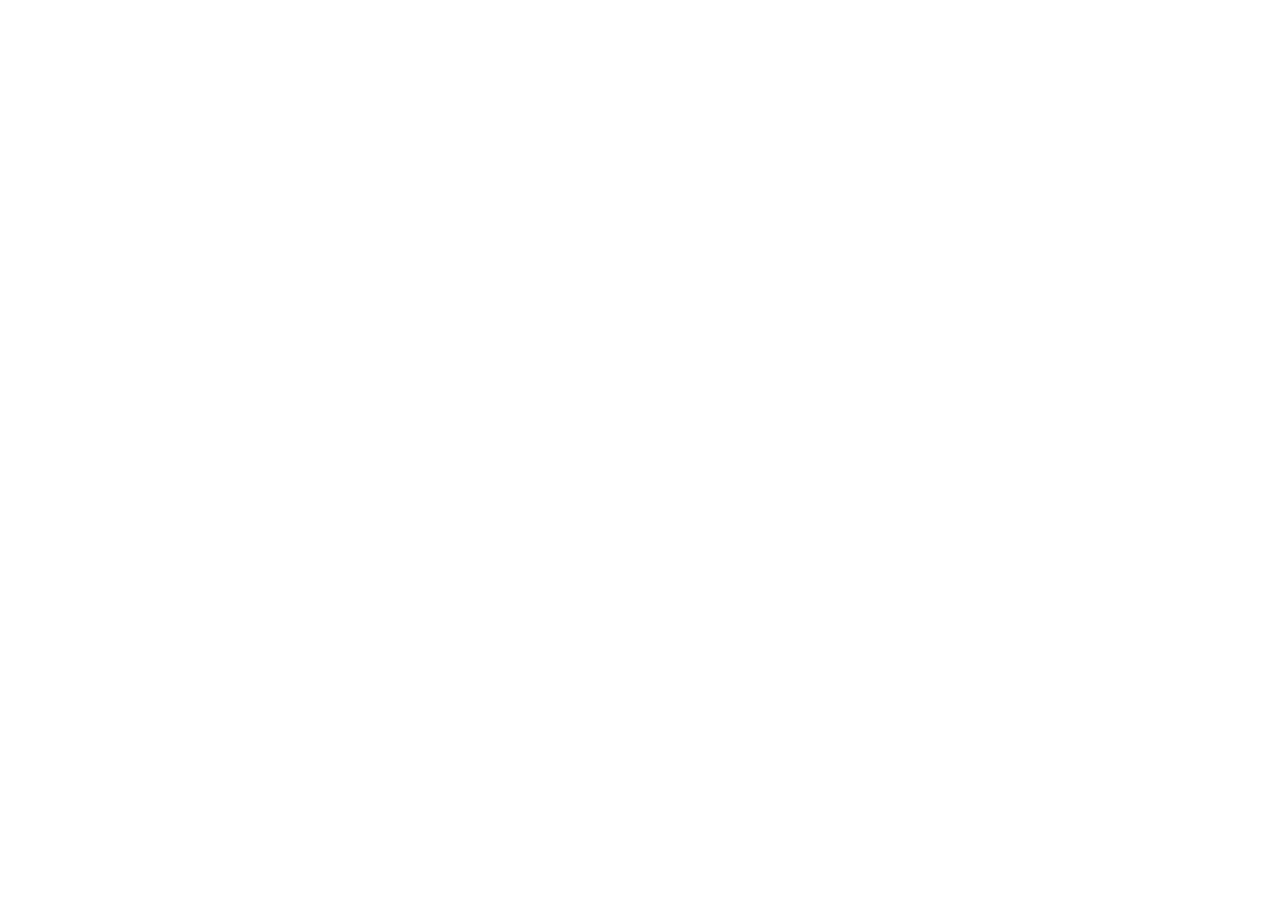
==== commit d37aec44: "chore: move the Sendy page to stockvalue.co.jp/products/sendy The download page now lives on the Sto" ====
--- a/index.html
+++ b/index.html
@@ -1,30 +1,10 @@
-<!DOCTYPE html>
-
-<html lang="ja"><head><meta content="default-src 'self'; script-src 'self' 'unsafe-inline'; style-src 'self' 'unsafe-inline' https://fonts.googleapis.com; img-src 'self' data: blob:; font-src 'self' data: https://fonts.gstatic.com; media-src 'self' blob:; connect-src 'self' https://api.github.com; form-action 'none'; frame-src 'none'; base-uri 'self'" http-equiv="Content-Security-Policy"/><meta charset="utf-8"/><meta content="Sendy, macOS, Messenger, LINE, Instagram, メール, 統合受信箱, AI返信, Stock Value" name="keywords"/><meta content="summary_large_image" name="twitter:card"/><meta content="width=device-width, initial-scale=1.0" name="viewport"/><link href="/sendy-download/assets/icon.png" rel="shortcut icon"/><link as="font" crossorigin="anonymous" href="/sendy-download/fonts/marlin.woff2" rel="preload" type="font/woff2"/><link as="font" crossorigin="anonymous" href="/sendy-download/fonts/MarlinSoftBasic-Regular.otf" rel="preload" type="font/opentype"/><link as="font" crossorigin="anonymous" href="/sendy-download/fonts/MarlinSoftBasic-RegularItalic.otf" rel="preload" type="font/opentype"/><link href="https://fonts.googleapis.com" rel="preconnect"/><link crossorigin="anonymous" href="https://fonts.gstatic.com" rel="preconnect"/><title>Sendy — 連絡を1か所に</title><meta content="Messenger・LINE・Instagram・メールを1か所に。AIと一緒に返信を片づける macOS アプリ。" name="description"/><meta content="Sendy — 連絡を1か所に" property="og:title"/><meta content="Messenger・LINE・Instagram・メールを1か所に。AIと一緒に返信を片づける macOS アプリ。" property="og:description"/><meta content="https://tkimurabusiness-debug.github.io/sendy-download/" property="og:url"/><meta content="website" property="og:type"/><meta content="https://tkimurabusiness-debug.github.io/sendy-download/assets/shot-inbox.png" property="og:image"/><meta content="index,follow" name="robots"/><link href="https://tkimurabusiness-debug.github.io/sendy-download/" rel="canonical"/><meta content="rgba(49, 57, 251, 1)" name="theme-color"/><link as="image" fetchpriority="high" rel="preload"/><link as="image" fetchpriority="high" rel="preload"/><link as="image" fetchpriority="high" rel="preload"/><meta content="24" name="next-head-count"/><style id="stitches">--sxs{--sxs:0 t-kuJjET}@media{:root,.t-kuJjET{--colors-primary1:rgb(255, 234, 231);--colors-primary2:rgb(255, 201, 195);--colors-primary3:rgb(252, 163, 159);--colors-primary4:rgb(252, 130, 121);--colors-primary5:rgb(253, 105, 88);--colors-primary6:rgb(250, 69, 49);--colors-primary7:rgb(207, 56, 40);--colors-primary8:rgb(162, 43, 31);--colors-primary9:rgb(116, 30, 21);--colors-primary10:rgb(71, 17, 12);--colors-primary11:rgb(26, 4, 2);--colors-primary12:rgb(9, 2, 1);--colors-secondary1:rgb(0, 234, 231);--colors-secondary2:rgb(0, 201, 195);--colors-secondary3:rgb(0, 163, 159);--colors-secondary4:rgb(0, 130, 121);--colors-secondary5:rgb(0, 105, 88);--colors-secondary6:rgb(0, 69, 49);--colors-secondary7:rgb(0, 56, 40);--colors-secondary8:rgb(0, 43, 31);--colors-secondary9:rgb(0, 30, 21);--colors-secondary10:rgb(0, 17, 12);--colors-secondary11:rgb(0, 4, 2);--colors-secondary12:rgb(0, 2, 1);--colors-students-arc_blue:rgb(12, 80, 255);--colors-students-arc_blue_pale:rgb(69, 138, 255);--colors-students-deep_blue:rgb(36, 4, 170);--colors-students-arc_pinkish:rgb(242, 94, 107);--colors-students-off_white:rgb(245, 244, 226);--colors-students-dark_grey:rgb(60, 59, 58);--colors-students-light_grey:rgb(225, 224, 206);--colors-students-light_grey-hover:rgb(215, 214, 196);--colors-students-text_light:rgb(151, 146, 143);--colors-students-text_dark:rgb(118, 110, 106);--colors-students-dark_blue:rgb(39, 2, 194);--colors-students-light_blue:rgb(205, 204, 223);--colors-students-light_green:rgb(211, 224, 129);--colors-students-salmon:rgb(242, 194, 172);--colors-lowContrast:#FFF;--colors-highContrast:#000;--colors-brandDarkBlue:#000354;--colors-brandDeepBlue:#2404AA;--colors-brandBlue:#3139FB;--colors-brandRed:#FB3A4D;--colors-brandOffwhite:#FFFCEC;--colors-focusOutline:#96C4FF;--space-4:4px;--space-8:8px;--space-12:12px;--space-16:16px;--space-24:24px;--space-32:32px;--space-40:40px;--space-48:48px;--space-56:56px;--space-64:64px;--space-72:72px;--sizes-4:4px;--sizes-8:8px;--sizes-12:12px;--sizes-16:16px;--sizes-24:24px;--sizes-32:32px;--sizes-40:40px;--sizes-48:48px;--sizes-56:56px;--sizes-64:64px;--sizes-72:72px;--fontSizes-10:10px;--fontSizes-12:12px;--fontSizes-14:14px;--fontSizes-16:16px;--fontSizes-20:20px;--fontSizes-24:24px;--fontSizes-32:32px;--fontSizes-36:36px;--fontSizes-40:40px;--fontSizes-48:48px;--fonts-boostSans:-apple-system, BlinkMacSystemFont, sans-serif;--fonts-boostsSoft:Marlin Soft Basic, -apple-system, BlinkMacSystemFont, sans-serif;--fonts-referralSans:-apple-system, BlinkMacSystemFont, sans-serif;--fonts-referralCode:"Inter", -apple-system, BlinkMacSystemFont, "Segoe UI", "Roboto", "Oxygen", "Ubuntu", "Cantarell", "Fira Sans", "Droid Sans", "Helvetica Neue", sans-serif;--fonts-sans:Marlin, -apple-system, BlinkMacSystemFont, "Segoe UI", "Roboto", "Oxygen", "Ubuntu", "Cantarell", "Fira Sans", "Droid Sans", "Helvetica Neue", sans-serif;--fonts-cta:"Inter", -apple-system, BlinkMacSystemFont, "Segoe UI", "Roboto", "Oxygen", "Ubuntu", "Cantarell", "Fira Sans", "Droid Sans", "Helvetica Neue", sans-serif;--fonts-body:"InterVariable", "Inter", -apple-system, BlinkMacSystemFont, "Segoe UI", "Roboto", "Oxygen", "Ubuntu", "Cantarell", "Fira Sans", "Droid Sans", "Helvetica Neue", sans-serif;--fonts-mono:ABC Favorit Mono, Menlo, Monaco, Lucida Console, Liberation Mono, DejaVu Sans Mono, Bitstream Vera Sans Mono, Courier New, monospace;--fonts-softSans:Marlin Soft SQ, -apple-system, BlinkMacSystemFont, "Segoe UI", "Roboto", "Oxygen", "Ubuntu", "Cantarell", "Fira Sans", "Droid Sans", "Helvetica Neue", sans-serif;--fonts-oracle:"ABC Oracle", "Helvetica", sans-serif;--fonts-exposure:"Exposure VAR", "Helvetica", sans-serif;--fontWeights-400:400;--fontWeights-500:500;--fontWeights-600:600;--fontWeights-700:700;--fontWeights-800:800;--lineHeights-12:12px;--lineHeights-16:16px;--lineHeights-20:20px;--lineHeights-24:24px;--lineHeights-32:32px;--lineHeights-40:40px;--lineHeights-48:48px;--lineHeights-56:56px;--radii-2:2px;--radii-4:4px;--radii-8:8px;--radii-12:12px;--radii-16:16px;--radii-32:32px;--radii-round:9999px;--shadows-small:0 5px 10px rgba(0, 0, 0, 0.12);--shadows-medium:0 8px 30px rgba(0, 0, 0, 0.12);--shadows-large:0 30px 60px rgba(0, 0, 0, 0.12)}}--sxs{--sxs:1 k-lFWJD iqePrR}@media{@keyframes k-lFWJD{0%{transform:translateX(-1px)}100%{transform:translateX(-42px)}}*,*::before,*::after{box-sizing:border-box;margin:0;-moz-osx-font-smoothing:grayscale}html,body{margin:0;padding:0}body{font-family:var(--fonts-sans);background-color:var(--colors-brandOffwhite)}h1,h2,h3,h4,h5,h6,p{margin:0;font-family:var(--fonts-sans);font-weight:800}input,background{background:none;border:0;margin:0;padding:0;font-family:var(--fonts-sans)}strong{font-weight:600}a:focus-visible,button:focus-visible{outline-offset:2px;box-shadow:none;outline:2px solid var(--colors-gray7)}b{font-weight:600}a{color:inherit;text-decoration:none}ul{padding:0;margin:0;list-style:none}li{margin:0;list-style-type:none}button{background:transparent;border:0;padding:0;margin:0;font-family:var(--font-sans)}input{font-family:var(--font-sans)}}--sxs{--sxs:2 c-gtTkau c-bLrIbP c-judcPv c-dIayXe c-kXCYdJ c-iTgWDh c-kFyPaX c-fMYrGG c-kLvRsT PJLV c-gqwkJN c-kYDOWo c-bsQNRu c-glTQev c-kSpLvA c-gmwlPo c-iuNWYC c-cYdlNN c-lMclZ c-iRWeVN c-kcwnrd c-jmqsMK c-gofzAt c-jTrJMM c-PJLV c-cYBjWl c-gWEUdK c-hzKsDm c-bMkhAk c-fQOTre c-glZFUG c-gpgGSD c-cFXDkl c-bCeQxv c-ktvLll c-jOgdqo c-inBzam c-cCJHPG c-iPJAob c-iOOuR c-ftWcvJ c-kXWSNC c-fXeVuy c-fuDrew c-koCplY c-kebRsL c-knvjIb c-fEjWMl c-elxicI c-eebHKF c-gujhdE c-fdRmVl c-ckytNz c-ilJunU c-gzjVCE c-cWWJcT c-iPjdSy c-jOSEof c-hcjzbh c-CPmpi c-ivWXJT c-OBxzD c-dvLKJr c-ecFNtn c-sCqiu c-iYqNMZ c-fKOLoE c-envcQj c-dGMojP c-kyBOnC c-bQeGRQ}@media{.c-gtTkau{background:#ffffff}.c-bLrIbP{background:var(--colors-brandBlue);background-image:url(/sendy-download/noise-light.png);color:#FFFADD;overflow:hidden;text-align:center;min-height:88vh;display:flex;justify-content:center;height:100vh}@media screen and (min-width: 30em){.c-bLrIbP{display:block}}.c-judcPv{display:flex;flex-direction:column;gap:1rem;padding:4.5rem 0 5rem 0;align-items:center;min-height:60%}.c-dIayXe{padding:1em 0 2.5rem 0}@media screen and (min-width: 30em){.c-dIayXe{padding:8rem 0 3rem 0}}.c-kXCYdJ{color:var(--colors-brandOffwhite);font-family:var(--fonts-softSans);text-align:center;font-weight:700;font-size:2rem;line-height:0.975em;letter-spacing:-0.05em;max-width:90vw;width:100%}@media screen and (min-width: 30em){.c-kXCYdJ{font-size:45.51px;line-height:42.25px;letter-spacing:-0.04em;max-width:700px}}.c-iTgWDh{font-family:var(--fonts-body);color:#ffffff;font-size:16px;line-height:1.5em;font-weight:500;padding:0 1.5rem;text-wrap:balance}@media screen and (min-width: 30em){.c-iTgWDh{width:60%}}@media screen and (min-width: 70em){.c-iTgWDh{width:40%}}.c-kFyPaX{position:fixed;top:0;left:0;width:100%;z-index:99}.c-fMYrGG{margin:0 auto;padding-left:var(--page-padding-left);padding-right:var(--page-padding-right);max-width:calc(var(--max-width) + var(--page-padding-left) + var(--page-padding-right))}.c-kLvRsT{display:flex;align-items:center;justify-content:space-between}@media (max-width: 800px){.c-kLvRsT{justify-content:center}}.c-gqwkJN{box-sizing:border-box;display:flex}.c-kYDOWo{margin-left:8px;cursor:pointer;display:flex;align-items:center}.c-bsQNRu{display:flex;align-items:center;gap:6px;font-family:var(--fonts-softSans);font-size:var(--fontSizes-14);font-weight:var(--fontWeights-500);letter-spacing:-0.02em;color:white;padding:8px 10px;border:1px solid rgba(0, 0, 0, 0.0);border-radius:8px;cursor:pointer;transition:transform 150ms ease, background 150ms ease;-webkit-transform:scale(1.00) translate3d( 0, 0, 0) perspective(1px);-moz-transform:scale(1.00) translate3d( 0, 0, 0) perspective(1px);-o-transform:scale(1.00) translate3d( 0, 0, 0) perspective(1px);-ms-transform:scale(1.00) translate3d( 0, 0, 0) perspective(1px);transform:scale(1.00) translate3d( 0, 0, 0) perspective(1px)}.c-bsQNRu:hover,.c-bsQNRu:focus{-webkit-transform:scale(1.05) translate3d( 0, 0, 0) perspective(1px);-moz-transform:scale(1.05) translate3d( 0, 0, 0) perspective(1px);-o-transform:scale(1.05) translate3d( 0, 0, 0) perspective(1px);-ms-transform:scale(1.05) translate3d( 0, 0, 0) perspective(1px);transform:scale(1.05) translate3d( 0, 0, 0) perspective(1px)}.c-bsQNRu:active{-webkit-transform:scale(1.00) translate3d( 0, 0, 0) perspective(1px);-moz-transform:scale(1.00) translate3d( 0, 0, 0) perspective(1px);-o-transform:scale(1.00) translate3d( 0, 0, 0) perspective(1px);-ms-transform:scale(1.00) translate3d( 0, 0, 0) perspective(1px);transform:scale(1.00) translate3d( 0, 0, 0) perspective(1px)}.c-bsQNRu{-webkit-backface-visibility:hidden;backface-visibility:hidden;-webkit-font-smoothing:subpixel-antialiased;will-change:transform}.c-glTQev{background:var(--colors-brandBlue);background-image:url(/sendy-download/noise-light.png);color:#FFFCEA;display:flex;flex-direction:column;padding:4.5rem 0 5rem 0;gap:2rem;align-items:center;text-align:center;position:relative;font-family:var(--fonts-body)}.c-glTQev > div{position:relative;z-index:1}.c-kSpLvA::after{content:"\a";white-space:pre}@media only screen and (max-width: 750px){.c-kSpLvA{display:none}}.c-gmwlPo{font-family:var(--fonts-body);font-size:17px;line-height:1.5em;text-align:center;padding-top:10px;max-width:90vw}@media screen and (min-width: 60em){.c-gmwlPo{max-width:900px}}.c-gmwlPo a{font-weight:600;text-decoration:underline}.c-iuNWYC{display:flex;flex-direction:column;gap:1rem;max-width:90vw}@media screen and (min-width: 60em){.c-iuNWYC{flex-direction:row;max-width:800px}}.c-cYdlNN{background-color:var(--colors-brandOffwhite);color:var(--colors-brandBlue);border-radius:1rem;overflow:hidden;position:relative;z-index:1;display:flex;flex-direction:column;gap:1.25rem;box-shadow:0 2px 2px rgba(0,0,0,.1)}@media screen and (min-width: 30em) and (max-width: 60em){.c-cYdlNN{width:80vw;max-width:640px}}@media screen and (min-width: 30em) and (max-width: 60em){.c-cYdlNN img{height:35vw}}@media screen and (min-width: 60em){.c-cYdlNN{width:33%}}@media screen and (min-width: 60em){.c-cYdlNN img{height:150px}}.c-lMclZ{background-size:cover;background-position:center center;height:150px;border-bottom:1px solid rgba(0,0,0,0.15)}@media screen and (min-width: 30em) and (max-width: 60em){.c-lMclZ{background-position:center;height:25vw}}.c-iRWeVN{background:#c6c8f9;text-align:center;width:53px;height:53px;line-height:45px;margin:0 auto;border:4px solid #fff;border-radius:8px;box-shadow:0 2px 5px rgba(0,0,0,.2);font-weight:bold;cursor:default;-webkit-user-select:none;user-select:none}.c-kcwnrd{padding:0 2.25rem 1.5rem 2.25rem;text-align:center;font-size:15px;line-height:1.3em;max-width:350px;margin:0 auto}.c-jmqsMK{background:rgb(224,224,247);height:1250px;width:100%;position:absolute !important;z-index:0 !important;bottom:0;left:0}@media screen and (min-width: 30em) and (max-width: 60em){.c-jmqsMK{bottom:auto;top:530px;height:calc(100% - 530px)}}@media screen and (min-width: 60em){.c-jmqsMK{height:250px}}.c-gofzAt{-webkit-font-smoothing:antialiased;-moz-osx-font-smoothing:grayscale;--color-indigo-fg:#0047FF;--color-indigo-bg:#F0F1FF;--color-red-bg:#FEF1ED;--color-red-fg:#E5484D;--color-yellow-fg:#FFB223;--color-yellow-bg:#FEF4D5;--color-gray1:#6F6F6F;--color-gray2:#171717;--padding:64px;--max-width:960px;--mobile-cutoff:600px}.c-gofzAt *{font-family:-apple-system, BlinkMacSystemFont, sans-serif;font-weight:inherit}.c-gofzAt a{color:var(--color-indigo-fg);font-weight:500}.c-gofzAt a:hover{text-decoration:underline}.c-gofzAt b,.c-gofzAt strong{font-weight:600}@media screen and (min-width: 800px){.c-gofzAt{--padding:32px}}.c-jTrJMM{margin:0 auto;padding:0 var(--padding);max-width:calc(var(--max-width) + (var(--padding) * 2))}.c-cYBjWl{background:var(--colors-brandOffwhite);color:var(--colors-brandBlue);display:flex;flex-direction:column;padding:4.5rem 0 5rem 0;gap:1.25rem;align-items:center;text-align:center;position:relative;font-family:var(--fonts-body)}.c-gWEUdK{background:var(--colors-brandBlue);color:var(--colors-brandOffwhite);padding:6px 16px 3px 16px;font-family:var(--fonts-mono);font-size:16px;line-height:1em;border-radius:25px}.c-hzKsDm{margin:1.25rem 0 3.5rem 0;font-family:var(--fonts-softSans);font-size:35px;line-height:0.975em;font-weight:700;letter-spacing:-0.1rem;text-align:center;max-width:90vw}@media screen and (min-width: 60em){.c-hzKsDm{max-width:864px}}.c-bMkhAk{width:90vw;column-gap:5rem;line-height:1.8em;display:grid;grid-template-columns:repeat(auto-fit, minmax(140px, 1fr));font-family:var(--fonts-mono);font-size:12px;color:#000;text-transform:uppercase;text-align:center;max-width:864px}.c-bMkhAk div{white-space:nowrap;overflow:hidden;text-overflow:ellipsis}@media screen and (min-width: 30em){.c-bMkhAk{text-align:left}}.c-fQOTre{color:var(--colors-brandOffwhite);background-image:url(/sendy-download/noise-light.png);position:relative}.c-glZFUG{padding:2rem 0 2.5rem 0;background-image:url(/sendy-download/noise-light.png);position:relative}.c-gpgGSD{display:flex;flex-direction:column;justify-content:center;text-align:center;padding:2rem 3rem;gap:1rem;align-items:center}.c-cFXDkl{color:var(--colors-brandOffwhite);font-family:var(--fonts-softSans);font-weight:700;font-size:28px;line-height:1.1em;letter-spacing:-0.05em}.c-bCeQxv{cursor:pointer;display:flex;justify-content:center;align-items:center;gap:10px;border-radius:10px;font-family:var(--fonts-referralSans);font-weight:600;line-height:29px;text-align:center;letter-spacing:-.01em;text-decoration:none !important;white-space:nowrap;-webkit-backface-visibility:hidden;backface-visibility:hidden;-webkit-font-smoothing:subpixel-antialiased;will-change:transform;transition:transform 150ms ease, box-shadow 0.15s ease-out}.c-bCeQxv:hover,.c-bCeQxv:focus{transform:scale(1.02)}.c-bCeQxv:focus{outline-style:solid;outline-width:2px;outline-color:var(--colors-focusOutline);outline-offset:2px}.c-bCeQxv:focus:not(:focus-visible){outline-style:none}.c-bCeQxv:active{transform:scale(0.98)}.c-ktvLll a:hover,.c-ktvLll a:focus{text-decoration:underline}.c-ktvLll a:hover svg,.c-ktvLll a:focus svg{opacity:0.5}.c-ktvLll{font-family:var(--fonts-body);font-size:12px;font-weight:var(--fontWeights-600);letter-spacing:0.025rem;display:flex;flex-direction:column;padding:1rem;padding-left:var(--space-64);padding-right:var(--space-64);align-items:flex-start}@media screen and (min-width: 650px){.c-ktvLll{flex-direction:row;padding:2rem;gap:3vw;align-items:center}}.c-jOgdqo{margin:1rem 0 2rem 0}@media screen and (min-width: 650px){.c-jOgdqo{margin:0 0 auto 0}}.c-jOgdqo svg{width:45px}.c-inBzam{display:flex;flex-direction:column;gap:2rem}@media screen and (min-width: 650px){.c-inBzam{flex-direction:row;gap:2rem}}.c-cCJHPG{display:flex;flex-direction:column;align-items:flex-start;text-align:center}.c-cCJHPG a{padding-top:8px;padding-bottom:8px}@media screen and (min-width: 650px){.c-cCJHPG{margin:0;align-items:start;gap:0.5rem}}@media screen and (min-width: 650px){.c-cCJHPG a{padding:0}}.c-iPJAob{font-family:var(--fonts-mono);text-transform:uppercase;font-weight:var(--fontWeights-700);margin-bottom:var(--space-8)}.c-iOOuR{display:block;margin:1.5rem 0;width:90vw;display:none}@media screen and (min-width: 650px){.c-iOOuR{display:block;width:auto;margin:auto 0 0 auto}}.c-iOOuR svg{height:100%;width:100%}.c-ftWcvJ{display:block;width:calc(100% - 128px);margin-top:1.5rem;margin-left:var(--space-64);margin-right:var(--space-64);padding-bottom:var(--space-24);display:block}@media screen and (min-width: 650px){.c-ftWcvJ{display:none}}.c-ftWcvJ svg{height:100%;width:100%}.c-kXWSNC{position:relative;display:flex;flex-direction:column;align-items:center;justify-content:center;background-color:var(--colors-brandOffwhite);width:100%;margin-top:90px;padding-top:72px;background-image:url(images/dia-background-image.png);background-size:cover}.c-fXeVuy{color:black;font-family:var(--fonts-exposure);font-weight:700;font-size:30px;line-height:1;letter-spacing:-0.72px;padding:0px 20px;text-align:center}@media (min-width: 800px){.c-fXeVuy{font-size:36px}}.c-fuDrew{font-family:var(--fonts-oracle);font-size:16px;line-height:1.2;color:rgba(0,0,0,0.65);text-align:center;margin:20px auto 0px;font-weight:var(--fontWeights-400);padding:0px 20px}@media (min-width: 800px){.c-fuDrew{font-size:20px}}.c-koCplY{height:58px;width:max-content;margin:26px auto 0px;display:flex;padding:8px 18px 8px 8px;align-items:center;gap:14px;border-radius:16px;background:rgba(0, 0, 0, 0.85);-webkit-backdrop-filter:blur(3.0483298301696777px);backdrop-filter:blur(3.0483298301696777px);font-family:var(--fonts-oracle);font-size:20px;line-height:1.2;transition:background 0.2s ease-in-out;color:white;box-shadow:0px 2px 8px 0px rgba(0, 0, 0, 0.25)}@media (min-width: 580px){.c-koCplY{margin:37px auto 0px}}@media (min-width: 800px){.c-koCplY{height:76px;padding:8px 22px 8px 8px;gap:16px;border-radius:22px;font-size:24px}}.c-koCplY:hover{background:rgba(0, 0, 0, 0.65)}.c-koCplY:hover .c-knvjIb svg{transform:translateX(2px)}.c-kebRsL{width:42px;height:42px}@media (min-width: 800px){.c-kebRsL{width:60px;height:60px}}.c-knvjIb{display:flex;gap:12px;align-items:center;font-size:20px;padding-bottom:2px}.c-knvjIb svg{width:19px;height:24px;transition:transform 0.2s ease-in-out}@media (min-width: 800px){.c-knvjIb{font-size:24px}}@media (min-width: 800px){.c-knvjIb svg{width:22px;height:29px}}.c-fEjWMl{margin-top:25px;aspect-ratio:1200/327;overflow:hidden;position:relative;-webkit-mask-image:linear-gradient(to bottom, black 70%, transparent 100%);mask-image:linear-gradient(to bottom, black 70%, transparent 100%);-webkit-mask-image:linear-gradient(to bottom, black 70%, transparent 100%)}.c-elxicI{width:100%;height:auto;object-fit:contain;max-width:1200px}.c-eebHKF{width:60%;height:auto;object-fit:contain;position:absolute;top:22%;left:30%;-webkit-mask-image:linear-gradient(to bottom, black 20%, transparent 100%);mask-image:linear-gradient(to bottom, black 20%, transparent 100%);-webkit-mask-image:linear-gradient(to bottom, black 20%, transparent 100%)}.c-gujhdE{position:relative;background:var(--colors-brandBlue);background-image:url(/sendy-download/noise-light.png);color:#FFFADD;overflow:hidden;text-align:center;display:flex;justify-content:center}@media screen and (min-width: 30em){.c-gujhdE{height:calc(100vh + 20px);min-height:700px;display:block}}.c-fdRmVl{display:flex;flex-direction:column;gap:1.5rem;padding:150px 0 5rem 0;align-items:center;justify-content:center;min-height:100%;position:relative}@media (max-height: 780px){.c-fdRmVl{padding:100px 0 100px 0}}.c-ckytNz{display:flex;flex-direction:column;gap:2rem;align-items:center}.c-ilJunU{color:var(--colors-brandOffwhite);font-family:var(--fonts-softSans);text-align:center;font-weight:700;font-size:2rem;line-height:0.975em;letter-spacing:-0.05em;max-width:90vw;width:100%;display:block}@media screen and (min-width: 30em){.c-ilJunU{display:none}}.c-gzjVCE{color:var(--colors-brandOffwhite);opacity:0.5;font-family:var(--fonts-sans);mix-blend-mode:overlay}.c-gzjVCE:first-of-type::before{content:"“"}.c-gzjVCE:first-of-type{margin-left:-0.65em}.c-gzjVCE:last-of-type{margin-right:-0.7em}.c-gzjVCE:last-of-type::after{content:"”"}.c-cWWJcT{color:var(--colors-brandOffwhite);font-family:var(--fonts-softSans);text-align:center;font-weight:700;font-size:45.51px;line-height:42.25px;letter-spacing:-0.04em;max-width:700px;width:100%;display:none}@media screen and (min-width: 30em){.c-cWWJcT{display:block}}.c-iPjdSy{font-size:13px;max-width:440px;text-wrap:pretty}.c-jOSEof{pointer-events:none;width:100vw;height:100vh;position:absolute;z-index:0;top:0;left:50%;transform:translateX(-50%);display:none}@media screen and (min-width: 60em){.c-jOSEof{display:block;max-width:1400px}}@media screen and (min-height: 1100px) and (max-height: 1359px){.c-jOSEof{max-height:1175px}}@media screen and (min-height: 1360px){.c-jOSEof{max-width:100%}}.c-hcjzbh{display:flex;flex-direction:column;gap:0.5rem;align-items:center;position:absolute;bottom:30px;width:9.75%;right:0;font-family:var(--fonts-mono);font-size:12px;letter-spacing:0.15em;text-transform:uppercase;color:var(--colors-brandOffwhite);transition:opacity .1s ease-out;opacity:0}@media screen and (min-width: 1100px) and (min-height: 700px){.c-hcjzbh{opacity:1}}@media screen and (min-height: 1360px){.c-hcjzbh{opacity:1;right:45.125%}}.c-CPmpi{background:var(--colors-brandOffwhite);position:relative;color:var(--colors-brandBlue);font-family:var(--fonts-softSans);font-weight:bold;font-size:13px;height:67px}@media screen and (min-width: 30em){.c-CPmpi{font-size:16px}}.c-ivWXJT{padding:4rem 0 4rem 0}@media screen and (min-width: 30em){.c-ivWXJT{padding:8rem 0 8rem 0}}.c-OBxzD{display:flex;flex-direction:column;gap:0.5rem;align-items:center;text-align:center}.c-dvLKJr{font-family:var(--fonts-softSans);font-weight:700;color:var(--colors-brandBlue);font-size:1.7rem;line-height:0.975em;letter-spacing:-0.1rem;padding:0 2rem}@media screen and (min-width: 30em){.c-dvLKJr{font-size:2.5rem;line-height:0.975em;max-width:900px}}.c-ecFNtn{font-family:var(--fonts-body);color:rgb(105, 105, 105);font-size:17px;line-height:1.5em;font-weight:500;padding:0 1.5rem;text-wrap:balance}.c-ecFNtn strong{font-weight:700}.c-sCqiu{width:100vw;max-width:100vw;overflow:hidden;aspect-ratio:1.5}@media screen and (min-width: 60em){.c-sCqiu{max-width:90rem}}.c-sCqiu video{margin:-6% 0 0 0;width:100%}.c-sCqiu img{margin:-6% 0 0 0;width:100%;height:auto}.c-iYqNMZ{color:var(--colors-brandBlue);font-family:var(--fonts-body);font-weight:bold;border-radius:4px}.c-iYqNMZ:hover,.c-iYqNMZ:focus{text-decoration:underline}.c-iYqNMZ:focus{outline-style:solid;outline-width:2px;outline-color:var(--colors-focusOutline);outline-offset:4px}.c-fKOLoE{display:none}@media screen and (min-width: 30em){.c-fKOLoE{background:var(--colors-brandOffwhite);color:var(--colors-brandBlue);display:flex;flex-direction:column;padding:3rem 0 3rem 0;gap:1rem;text-align:center;position:relative}}.c-envcQj{display:flex;flex-direction:row;justify-content:center;padding:1rem 1rem 0rem 1rem;gap:1rem;flex-grow:1}.c-dGMojP{display:flex;flex-direction:column;align-items:center;gap:1.5rem;flex-grow:1;max-width:340px}@media screen and (max-width: 1075px){.c-dGMojP:nth-child(4){display:none}}.c-kyBOnC{max-width:250px;font-family:var(--fonts-softSans);font-size:17px;line-height:24px;font-weight:700;letter-spacing:-0.05em}@media screen and (min-width: 1075px){.c-kyBOnC{font-size:28px;line-height:30px}}.c-bQeGRQ{background:#fff;font-family:var(--fonts-mono);font-size:12px;font-weight:bold;letter-spacing:0.05em;padding:0.25rem 1rem;border:2px solid var(--colors-brandBlue);border-radius:0.5rem;text-transform:uppercase}}--sxs{--sxs:3 c-gqwkJN-ejCoEP-direction-row c-gqwkJN-jroWjL-align-center c-gqwkJN-awKDG-justify-start c-gqwkJN-kVNAnR-wrap-no-wrap c-gqwkJN-iPeWlq-gap-16 c-gqwkJN-BtKmJ-gap-8 c-PJLV-bkUkCi-os-other c-bCeQxv-jbZBFp-size-large c-bCeQxv-ebGbss-type-primaryLight c-bCeQxv-obFYN-border-false c-bCeQxv-fitBEy-shadow-true c-PJLV-lbcfNC-os-mac c-gqwkJN-dOBaZS-gap-12 c-PJLV-lbcfNC-os-other c-bCeQxv-dQyHWl-type-primaryLightAlt c-PJLV-bkUkCi-os-mac}@media{.c-gqwkJN-ejCoEP-direction-row{flex-direction:row}.c-gqwkJN-jroWjL-align-center{align-items:center}.c-gqwkJN-awKDG-justify-start{justify-content:flex-start}.c-gqwkJN-kVNAnR-wrap-no-wrap{flex-wrap:nowrap}.c-gqwkJN-iPeWlq-gap-16{gap:var(--space-16)}.c-gqwkJN-BtKmJ-gap-8{gap:var(--space-8)}.c-PJLV-bkUkCi-os-other{display:none}[data-platform="other"] .c-PJLV-bkUkCi-os-other{display:contents}.c-bCeQxv-jbZBFp-size-large{font-size:14px;padding:8px 0;width:273px}.c-bCeQxv-ebGbss-type-primaryLight{background:#ffffff;color:#2702c2}.c-bCeQxv-obFYN-border-false{border:none}.c-bCeQxv-fitBEy-shadow-true{box-shadow:0 5px 5px rgba(0, 0, 0, 0.1)}.c-bCeQxv-fitBEy-shadow-true:hover{box-shadow:0 7px 15px rgba(0, 0, 0, 0.2)}.c-bCeQxv-fitBEy-shadow-true:focus{box-shadow:0 2px 6px rgba(0, 0, 0, 0.1)}.c-PJLV-lbcfNC-os-mac{display:contents}[data-platform="other"] .c-PJLV-lbcfNC-os-mac{display:none}.c-gqwkJN-dOBaZS-gap-12{gap:var(--space-12)}.c-PJLV-lbcfNC-os-other{display:contents}[data-platform="other"] .c-PJLV-lbcfNC-os-other{display:none}.c-bCeQxv-dQyHWl-type-primaryLightAlt{background:#2702c2;color:var(--colors-lowContrast)}.c-PJLV-bkUkCi-os-mac{display:none}[data-platform="other"] .c-PJLV-bkUkCi-os-mac{display:contents}}--sxs{--sxs:6 c-kFyPaX-ihYZiFn-css c-kLvRsT-ifIaqhA-css PJLV-iljVWIL-css PJLV-igalgWk-css c-kFyPaX-igCYbFg-css c-gqwkJN-ikkOTWt-css c-bsQNRu-iifBZxa-css PJLV-ilnUECH-css PJLV-ijXGxFK-css c-glTQev-iiVFWZp-css c-lMclZ-ieowjiu-css c-cYdlNN-iihTOZi-css c-lMclZ-ieByWvs-css c-iRWeVN-iheCAIq-css c-kcwnrd-iiKxSab-css c-cYdlNN-iiYxJwa-css c-lMclZ-ieHTuYA-css c-iRWeVN-ijTtRZb-css c-kcwnrd-iiRgVXL-css PJLV-ibtdkj-css PJLV-igDERDj-css PJLV-ihdFOJZ-css PJLV-igzSytF-css PJLV-iiKHnkp-css PJLV-iKJcOY-css PJLV-iefhEGI-css PJLV-ieCohix-css PJLV-ihKYrPA-css PJLV-igIkRPj-css PJLV-ikszcUy-css c-PJLV-ikMrWld-css PJLV-ikOzqRS-css PJLV-icmpvrW-css PJLV-igtVcGr-css PJLV-ievvNUl-css PJLV-icCnLzv-css PJLV-igXmWSy-css c-bsQNRu-ihetybX-css PJLV-ibjPNq-css c-cYBjWl-ieEPvfe-css c-fQOTre-iHvQKn-css c-glZFUG-iHvQKn-css PJLV-ifbylVT-css PJLV-iivwJHD-css PJLV-ilkBNdM-css c-gqwkJN-iemZoeI-css c-kFyPaX-ikGFajo-css PJLV-ihSFygh-css PJLV-icxwINZ-css PJLV-ikpquJp-css PJLV-ieBhnym-css PJLV-irqJCa-css PJLV-ihKCNhO-css PJLV-ikJMGsF-css PJLV-iicqgze-css PJLV-igjdJOs-css}@media{.c-kFyPaX-ihYZiFn-css{z-index:100;pointer-events:none;top:0}.c-kLvRsT-ifIaqhA-css{display:flex;justify-content:space-between}.PJLV-iljVWIL-css{display:flex;align-items:center;justify-content:center}@media screen and (min-width: 800px){.PJLV-iljVWIL-css{display:none}}.PJLV-iljVWIL-css{width:100%;justify-content:left}.PJLV-igalgWk-css{color:rgba(255, 255, 255, 1);cursor:pointer;display:flex;align-items:center;justify-content:center}@media screen and (min-width: 800px){.PJLV-igalgWk-css{display:none}}.PJLV-igalgWk-css{pointer-events:auto}.c-kFyPaX-igCYbFg-css{top:0}.c-gqwkJN-ikkOTWt-css{display:none}@media screen and (min-width: 800px){.c-gqwkJN-ikkOTWt-css{display:flex;align-items:center;justify-content:center}}.c-bsQNRu-iifBZxa-css{color:rgb(255, 255, 255)}.c-bsQNRu-iifBZxa-css:hover,.c-bsQNRu-iifBZxa-css:focus{background:rgba(23, 3, 148, 0.5);border-color:transparent}.PJLV-ilnUECH-css path{stroke-width:0.1}@media screen and (min-width: 50rem){.PJLV-ilnUECH-css path{stroke-width:0.5}}.PJLV-ijXGxFK-css::after{content:"";background-repeat:repeat-x;height:40px;width:100%;background-size:contain;background-image:url('data:image/svg+xml;utf8,<svg width="100%" height="100%" viewBox="17 31 17 40" preserveAspectRatio="meet" version="1.1" xmlns="http://www.w3.org/2000/svg" xmlns:xlink="http://www.w3.org/1999/xlink" xml:space="preserve" xmlns:serif="http://www.serif.com/" style="fill-rule:evenodd;clip-rule:evenodd;stroke-linejoin:round;stroke-miterlimit:2;fill:rgba(80, 87, 255, 1);"><g transform="matrix(1,0,0,1,0.00216511,0)"><g transform="matrix(0.997444,0,0,1.0,-367.767,-282)"><path d="M402.739,321.467L402.787,321.467C407.047,321.467 407.047,317.467 411.307,317.467C415.567,317.467 415.567,321.467 419.827,321.467L419.827,287.378C415.567,287.378 415.567,283.378 411.307,283.378C407.064,283.378 407.047,287.347 402.837,287.378L402.787,287.378C400.724,287.378 399.66,286.44 398.627,285.472L398.427,285.285C397.395,284.317 396.331,283.378 394.267,283.378C392.204,283.378 391.14,284.317 390.107,285.285L389.907,285.472C388.875,286.44 387.811,287.378 385.747,287.378C381.487,287.378 381.487,283.378 377.227,283.378C372.967,283.378 372.967,287.378 368.707,287.378L368.707,321.467C372.967,321.467 372.967,317.467 377.227,317.467C381.47,317.467 381.487,321.436 385.697,321.467L385.747,321.467C390.007,321.467 390.007,317.467 394.267,317.467C396.331,317.467 397.395,318.406 398.427,319.374L398.627,319.561C399.651,320.521 400.707,321.453 402.739,321.467Z" style="fill:rgba(49, 57, 251, 1);fill-rule:nonzero;"/></g><g transform="matrix(0.997444,0,0,0.997444,-367.767,-281.657)"><path d="M402.738,321.467L402.688,321.467L402.639,321.466L402.59,321.464L402.542,321.463L402.494,321.461L402.447,321.458L402.4,321.456L402.353,321.453L402.307,321.449L402.261,321.446L402.215,321.442L402.17,321.437L402.125,321.433L402.08,321.428L402.036,321.422L401.979,321.415L401.937,321.409L401.895,321.403L401.854,321.397L401.813,321.39L401.773,321.383L401.735,321.376C401.68,321.366 401.625,321.355 401.572,321.343L401.531,321.334L401.491,321.325L401.451,321.315L401.412,321.306L401.373,321.295L401.334,321.285L401.295,321.274L401.257,321.263L401.219,321.252L401.181,321.241L401.144,321.229L401.091,321.212L401.056,321.2L401.021,321.188L400.986,321.176L400.951,321.163L400.917,321.15L400.883,321.137L400.849,321.124L400.815,321.111L400.784,321.098L400.745,321.082L400.715,321.069L400.681,321.054C400.662,321.046 400.642,321.037 400.623,321.028L400.615,321.025C400.597,321.016 400.578,321.008 400.56,320.999L400.55,320.994L400.49,320.965L400.466,320.953L400.449,320.944L400.428,320.934L400.402,320.92L400.384,320.911L400.366,320.902L400.339,320.887L400.32,320.877L400.305,320.869L400.276,320.852L400.245,320.835L400.196,320.807L400.185,320.801L400.134,320.771L400.127,320.766L400.069,320.73L400.013,320.696C399.974,320.67 399.935,320.645 399.896,320.619L399.842,320.582L399.787,320.544L399.733,320.505L399.679,320.466L399.625,320.426L399.572,320.385L399.52,320.345L399.503,320.332L399.468,320.303L399.449,320.289L399.416,320.262L399.396,320.245L399.365,320.22L399.342,320.202L399.314,320.178L399.29,320.158L399.263,320.135L399.237,320.113L399.213,320.092L399.185,320.068L399.163,320.049L399.133,320.023L399.113,320.006L399.064,319.962L399.014,319.918L399.006,319.911C398.978,319.885 398.95,319.86 398.923,319.835L398.917,319.83L398.859,319.777L398.82,319.74L398.725,319.653C398.692,319.622 398.66,319.592 398.627,319.561L398.427,319.374L398.329,319.282L398.23,319.19L398.195,319.157L398.13,319.099L398.044,319.021L398.009,318.989L397.979,318.962L397.928,318.918L397.907,318.899L397.877,318.873L397.855,318.855L397.826,318.829L397.804,318.81L397.774,318.785L397.752,318.766L397.722,318.742L397.7,318.723L397.67,318.698L397.647,318.68L397.617,318.655L397.594,318.637L397.563,318.613L397.54,318.595L397.51,318.571L397.486,318.553L397.455,318.529L397.432,318.512L397.401,318.488L397.377,318.471L397.345,318.447L397.322,318.43L397.289,318.407L397.266,318.39L397.233,318.367L397.209,318.351L397.176,318.328L397.152,318.312L397.118,318.289L397.095,318.274L397.059,318.251L397.036,318.236L396.999,318.213L396.977,318.199L396.917,318.163L396.857,318.127L396.796,318.092L396.734,318.057L396.671,318.024L396.607,317.991L396.543,317.959L396.488,317.933L396.479,317.929L396.423,317.903L396.414,317.898L396.357,317.873L396.348,317.869L396.291,317.845L396.262,317.833L396.228,317.819L396.193,317.806L396.158,317.792L396.123,317.779L396.088,317.766L396.052,317.753L396.016,317.741L395.98,317.728L395.943,317.716L395.907,317.704L395.87,317.693L395.833,317.682L395.795,317.671L395.757,317.66L395.719,317.649L395.681,317.639L395.642,317.629L395.603,317.619L395.564,317.61L395.525,317.601L395.485,317.592L395.445,317.583L395.405,317.575L395.364,317.567L395.323,317.559L395.282,317.552L395.241,317.545L395.199,317.538L395.156,317.531L395.114,317.525L395.071,317.519L395.028,317.513L394.984,317.508L394.964,317.506L394.92,317.501L394.875,317.496L394.831,317.492L394.786,317.488L394.74,317.485L394.695,317.481L394.648,317.478L394.602,317.476L394.555,317.474L394.508,317.472L394.461,317.47L394.413,317.469L394.365,317.468L394.316,317.467L394.267,317.467C390.007,317.467 390.007,321.467 385.747,321.467L385.697,321.467C385.354,321.465 385.039,321.436 384.747,321.385L384.747,321.467C384.747,322.02 385.195,322.467 385.747,322.467C388.21,322.467 389.46,321.352 390.692,320.196C391.59,319.352 392.47,318.467 394.267,318.467C396.065,318.467 396.944,319.352 397.843,320.196C399.074,321.352 400.324,322.467 402.787,322.467C403.339,322.467 403.787,322.02 403.787,321.467L403.787,321.385C403.481,321.438 403.15,321.467 402.787,321.467L402.738,321.467ZM394.218,283.378L394.267,283.378L394.317,283.378L394.366,283.379L394.415,283.38L394.464,283.381L394.512,283.383L394.56,283.385L394.607,283.387L394.654,283.39L394.701,283.393L394.747,283.396L394.793,283.4L394.839,283.404L394.884,283.408L394.929,283.413L394.974,283.418L395.018,283.423L395.062,283.429L395.105,283.435L395.149,283.441L395.192,283.448L395.234,283.455L395.276,283.462L395.329,283.471L395.369,283.479L395.409,283.487L395.449,283.495L395.488,283.503L395.527,283.512L395.566,283.521L395.603,283.53C395.629,283.537 395.655,283.543 395.681,283.55L395.72,283.561L395.759,283.571L395.797,283.582L395.835,283.593L395.873,283.605L395.91,283.617L395.948,283.628L395.984,283.641L396.021,283.653L396.057,283.666L396.094,283.679L396.129,283.692L396.165,283.706L396.2,283.719L396.235,283.733L396.27,283.747L396.291,283.756C396.31,283.764 396.329,283.772 396.348,283.78L396.357,283.784C396.376,283.793 396.395,283.801 396.414,283.809L396.423,283.814C396.442,283.822 396.461,283.831 396.479,283.84L396.488,283.844C396.506,283.852 396.525,283.861 396.543,283.87L396.547,283.872L396.61,283.903L396.671,283.935C396.713,283.957 396.755,283.98 396.796,284.003L396.855,284.037L396.914,284.072L396.973,284.107L397.031,284.144L397.088,284.181L397.145,284.218L397.158,284.227L397.201,284.256L397.216,284.266L397.257,284.295L397.273,284.306L397.312,284.334L397.329,284.347L397.366,284.374L397.386,284.388L397.42,284.414L397.441,284.429L397.474,284.454L397.496,284.471L397.527,284.495L397.551,284.514L397.58,284.537L397.605,284.557L397.632,284.578L397.658,284.6L397.683,284.621L397.712,284.644L397.735,284.663L397.765,284.688L397.786,284.706L397.817,284.732L397.837,284.749L397.869,284.777L397.887,284.793L397.921,284.822L397.937,284.837L397.987,284.881L398.037,284.925L398.044,284.932C398.073,284.958 398.102,284.984 398.13,285.01L398.135,285.014L398.227,285.098L398.233,285.104L398.33,285.194L398.427,285.285C398.427,285.285 398.627,285.472 398.627,285.472L398.725,285.564L398.824,285.656L398.86,285.688L398.924,285.747L399.01,285.825L399.045,285.857L399.075,285.883L399.126,285.928L399.147,285.946L399.177,285.972L399.199,285.991L399.228,286.017L399.25,286.035L399.28,286.06L399.302,286.079L399.332,286.104L399.355,286.123L399.385,286.147L399.407,286.166L399.437,286.19L399.46,286.208L399.491,286.233L399.514,286.251L399.544,286.275L399.568,286.293L399.599,286.316L399.622,286.334L399.653,286.358L399.677,286.375L399.709,286.398L399.732,286.415L399.765,286.439L399.788,286.455L399.821,286.478L399.845,286.495L399.878,286.518L399.902,286.534L399.936,286.556L399.96,286.572L399.995,286.595L400.018,286.609L400.055,286.633L400.077,286.646L400.137,286.683L400.197,286.719L400.258,286.754L400.32,286.788L400.383,286.822L400.447,286.854L400.511,286.886L400.566,286.913L400.575,286.917L400.631,286.943L400.64,286.947L400.697,286.972L400.706,286.976L400.763,287.001L400.792,287.012L400.826,287.026L400.861,287.04L400.896,287.053L400.931,287.067L400.966,287.08L401.002,287.093L401.038,287.105L401.074,287.117L401.111,287.129L401.147,287.141L401.184,287.153L401.221,287.164L401.259,287.175L401.297,287.186L401.335,287.196L401.373,287.206L401.412,287.217L401.451,287.226L401.49,287.236L401.529,287.245L401.569,287.254L401.609,287.262L401.649,287.271L401.69,287.279L401.731,287.286L401.772,287.294L401.814,287.301L401.855,287.308L401.898,287.314L401.94,287.32L401.983,287.326L402.026,287.332L402.07,287.337L402.09,287.34L402.134,287.345L402.179,287.349L402.223,287.353L402.269,287.357L402.314,287.361L402.36,287.364L402.406,287.367L402.452,287.37L402.499,287.372L402.546,287.374L402.593,287.375L402.641,287.377L402.689,287.378L402.738,287.378L402.787,287.378L402.837,287.378C403.179,287.376 403.493,287.347 403.784,287.297C403.742,286.783 403.312,286.378 402.787,286.378C400.99,286.378 400.11,285.493 399.212,284.649C397.98,283.493 396.73,282.378 394.267,282.378C391.804,282.378 390.554,283.493 389.323,284.649C388.424,285.493 387.545,286.378 385.747,286.378C385.222,286.378 384.792,286.783 384.75,287.297C385.055,287.35 385.386,287.378 385.747,287.378L385.796,287.378L385.845,287.378L385.893,287.377L385.941,287.375L385.988,287.374L386.035,287.372L386.082,287.37L386.128,287.367L386.175,287.364L386.22,287.361L386.266,287.357L386.311,287.353L386.355,287.349L386.4,287.345L386.444,287.34L386.487,287.335L386.531,287.329L386.551,287.326L386.594,287.32L386.636,287.314L386.679,287.308L386.721,287.301L386.762,287.294L386.803,287.286L386.844,287.279L386.885,287.271L386.925,287.262L386.965,287.254L387.005,287.245L387.044,287.236L387.083,287.226L387.122,287.217L387.161,287.206L387.199,287.196L387.237,287.186L387.275,287.175L387.313,287.164L387.35,287.153L387.387,287.141L387.423,287.129L387.46,287.117L387.496,287.105L387.532,287.093L387.568,287.08L387.603,287.067L387.638,287.053L387.673,287.04L387.708,287.026L387.742,287.012L387.771,287.001L387.828,286.976L387.837,286.972L387.894,286.947L387.903,286.943L387.959,286.917L387.968,286.913L388.023,286.886L388.087,286.854L388.151,286.822L388.214,286.788L388.276,286.754L388.337,286.719L388.397,286.683L388.457,286.646L388.479,286.633L388.516,286.609L388.539,286.595L388.575,286.572L388.598,286.556L388.632,286.534L388.656,286.518L388.689,286.495L388.713,286.478L388.746,286.455L388.769,286.439L388.802,286.415L388.825,286.398L388.857,286.375L388.881,286.358L388.912,286.334L388.935,286.316L388.966,286.293L388.99,286.275L389.02,286.251L389.043,286.233L389.074,286.208L389.097,286.19L389.127,286.166L389.15,286.147L389.18,286.123L389.202,286.104L389.232,286.079L389.254,286.06L389.284,286.035L389.306,286.017L389.335,285.991L389.357,285.972L389.387,285.946L389.408,285.928L389.459,285.883L389.51,285.838L389.524,285.825L389.61,285.747L389.675,285.688L389.71,285.656L389.809,285.564C389.908,285.471 390.008,285.378 390.107,285.285L390.207,285.191L390.301,285.104L390.399,285.014L390.404,285.01C390.432,284.984 390.461,284.958 390.49,284.932L390.51,284.913L390.547,284.881L390.597,284.837L390.647,284.793L390.697,284.749L390.717,284.732L390.748,284.706L390.77,284.688L390.799,284.663L390.822,284.644L390.851,284.621L390.876,284.6L390.902,284.578L390.929,284.557L390.955,284.537L390.983,284.514L391.007,284.495L391.038,284.471L391.06,284.454L391.093,284.429L391.114,284.414L391.149,284.388L391.168,284.374L391.205,284.347L391.222,284.334L391.261,284.306L391.277,284.295L391.319,284.266L391.333,284.256L391.376,284.227L391.389,284.218L391.435,284.188L391.446,284.181L391.494,284.15L391.503,284.144L391.554,284.112L391.561,284.107L391.614,284.075L391.62,284.072L391.679,284.037L391.738,284.003C391.779,283.98 391.821,283.957 391.863,283.935L391.924,283.903L391.988,283.872L391.991,283.87C392.009,283.861 392.028,283.852 392.046,283.844L392.055,283.84C392.073,283.831 392.092,283.822 392.111,283.814L392.12,283.809C392.139,283.801 392.158,283.793 392.177,283.784L392.186,283.78C392.205,283.772 392.224,283.764 392.243,283.756L392.282,283.74L392.316,283.726L392.35,283.713L392.385,283.7L392.419,283.687L392.454,283.674L392.489,283.662L392.524,283.649L392.56,283.637L392.596,283.625L392.632,283.614L392.668,283.603L392.705,283.592L392.742,283.581L392.779,283.57L392.816,283.56L392.853,283.55C392.879,283.543 392.905,283.537 392.931,283.53L392.971,283.521L393.011,283.511L393.051,283.502L393.092,283.494L393.133,283.485L393.174,283.477L393.216,283.469L393.258,283.462L393.3,283.455L393.343,283.448L393.385,283.441L393.429,283.435L393.472,283.429L393.516,283.423L393.56,283.418L393.605,283.413L393.65,283.408L393.695,283.404L393.741,283.4L393.787,283.396L393.833,283.393L393.88,283.39L393.937,283.387L393.983,283.384L394.03,283.383L394.076,283.381L394.124,283.38L394.171,283.379L394.218,283.378Z"/></g></g></svg>');position:absolute;top:0;left:0}.PJLV-ijXGxFK-css{position:absolute;z-index:1;top:initial;height:10px;width:100%;overflow:hidden;left:0;bottom:-5px}.c-glTQev-iiVFWZp-css{padding-top:calc(var(--navbar-height) + 5rem)}.c-lMclZ-ieowjiu-css{background-image:url(/download-step-1.png);background-position:left center}.c-cYdlNN-iihTOZi-css{color:#9f484d}.c-lMclZ-ieByWvs-css{background-image:url(/download-step-2.png)}.c-iRWeVN-iheCAIq-css{background-color:#f19e9c}.c-kcwnrd-iiKxSab-css{color:#E84B58}.c-cYdlNN-iiYxJwa-css{color:#825725}.c-lMclZ-ieHTuYA-css{background-image:url(/download-step-3.png);background-position:21% center}@media screen and (min-width: 30em) and (max-width: 60em){.c-lMclZ-ieHTuYA-css{background-position:center}}@media screen and (min-width: 60em){.c-lMclZ-ieHTuYA-css{background-position:25.5% center}}.c-iRWeVN-ijTtRZb-css{background-color:#F0B167}.c-kcwnrd-iiRgVXL-css{color:#E39A44}.PJLV-ibtdkj-css::after{content:"";background-repeat:repeat-x;height:40px;width:100%;background-size:contain;background-image:url('data:image/svg+xml;utf8,<svg width="100%" height="100%" viewBox="17 0 17 40" preserveAspectRatio="meet" version="1.1" xmlns="http://www.w3.org/2000/svg" xmlns:xlink="http://www.w3.org/1999/xlink" xml:space="preserve" xmlns:serif="http://www.serif.com/" style="fill-rule:evenodd;clip-rule:evenodd;stroke-linejoin:round;stroke-miterlimit:2;fill:transparent;"><g transform="matrix(1,0,0,1,0.00216511,0)"><g transform="matrix(0.997444,0,0,1.0,-367.767,-282)"><path d="M402.739,321.467L402.787,321.467C407.047,321.467 407.047,317.467 411.307,317.467C415.567,317.467 415.567,321.467 419.827,321.467L419.827,287.378C415.567,287.378 415.567,283.378 411.307,283.378C407.064,283.378 407.047,287.347 402.837,287.378L402.787,287.378C400.724,287.378 399.66,286.44 398.627,285.472L398.427,285.285C397.395,284.317 396.331,283.378 394.267,283.378C392.204,283.378 391.14,284.317 390.107,285.285L389.907,285.472C388.875,286.44 387.811,287.378 385.747,287.378C381.487,287.378 381.487,283.378 377.227,283.378C372.967,283.378 372.967,287.378 368.707,287.378L368.707,321.467C372.967,321.467 372.967,317.467 377.227,317.467C381.47,317.467 381.487,321.436 385.697,321.467L385.747,321.467C390.007,321.467 390.007,317.467 394.267,317.467C396.331,317.467 397.395,318.406 398.427,319.374L398.627,319.561C399.651,320.521 400.707,321.453 402.739,321.467Z" style="fill:rgb(224,224,247);fill-rule:nonzero;"/></g><g transform="matrix(0.997444,0,0,0.997444,-367.767,-281.657)"><path d="M402.738,321.467L402.688,321.467L402.639,321.466L402.59,321.464L402.542,321.463L402.494,321.461L402.447,321.458L402.4,321.456L402.353,321.453L402.307,321.449L402.261,321.446L402.215,321.442L402.17,321.437L402.125,321.433L402.08,321.428L402.036,321.422L401.979,321.415L401.937,321.409L401.895,321.403L401.854,321.397L401.813,321.39L401.773,321.383L401.735,321.376C401.68,321.366 401.625,321.355 401.572,321.343L401.531,321.334L401.491,321.325L401.451,321.315L401.412,321.306L401.373,321.295L401.334,321.285L401.295,321.274L401.257,321.263L401.219,321.252L401.181,321.241L401.144,321.229L401.091,321.212L401.056,321.2L401.021,321.188L400.986,321.176L400.951,321.163L400.917,321.15L400.883,321.137L400.849,321.124L400.815,321.111L400.784,321.098L400.745,321.082L400.715,321.069L400.681,321.054C400.662,321.046 400.642,321.037 400.623,321.028L400.615,321.025C400.597,321.016 400.578,321.008 400.56,320.999L400.55,320.994L400.49,320.965L400.466,320.953L400.449,320.944L400.428,320.934L400.402,320.92L400.384,320.911L400.366,320.902L400.339,320.887L400.32,320.877L400.305,320.869L400.276,320.852L400.245,320.835L400.196,320.807L400.185,320.801L400.134,320.771L400.127,320.766L400.069,320.73L400.013,320.696C399.974,320.67 399.935,320.645 399.896,320.619L399.842,320.582L399.787,320.544L399.733,320.505L399.679,320.466L399.625,320.426L399.572,320.385L399.52,320.345L399.503,320.332L399.468,320.303L399.449,320.289L399.416,320.262L399.396,320.245L399.365,320.22L399.342,320.202L399.314,320.178L399.29,320.158L399.263,320.135L399.237,320.113L399.213,320.092L399.185,320.068L399.163,320.049L399.133,320.023L399.113,320.006L399.064,319.962L399.014,319.918L399.006,319.911C398.978,319.885 398.95,319.86 398.923,319.835L398.917,319.83L398.859,319.777L398.82,319.74L398.725,319.653C398.692,319.622 398.66,319.592 398.627,319.561L398.427,319.374L398.329,319.282L398.23,319.19L398.195,319.157L398.13,319.099L398.044,319.021L398.009,318.989L397.979,318.962L397.928,318.918L397.907,318.899L397.877,318.873L397.855,318.855L397.826,318.829L397.804,318.81L397.774,318.785L397.752,318.766L397.722,318.742L397.7,318.723L397.67,318.698L397.647,318.68L397.617,318.655L397.594,318.637L397.563,318.613L397.54,318.595L397.51,318.571L397.486,318.553L397.455,318.529L397.432,318.512L397.401,318.488L397.377,318.471L397.345,318.447L397.322,318.43L397.289,318.407L397.266,318.39L397.233,318.367L397.209,318.351L397.176,318.328L397.152,318.312L397.118,318.289L397.095,318.274L397.059,318.251L397.036,318.236L396.999,318.213L396.977,318.199L396.917,318.163L396.857,318.127L396.796,318.092L396.734,318.057L396.671,318.024L396.607,317.991L396.543,317.959L396.488,317.933L396.479,317.929L396.423,317.903L396.414,317.898L396.357,317.873L396.348,317.869L396.291,317.845L396.262,317.833L396.228,317.819L396.193,317.806L396.158,317.792L396.123,317.779L396.088,317.766L396.052,317.753L396.016,317.741L395.98,317.728L395.943,317.716L395.907,317.704L395.87,317.693L395.833,317.682L395.795,317.671L395.757,317.66L395.719,317.649L395.681,317.639L395.642,317.629L395.603,317.619L395.564,317.61L395.525,317.601L395.485,317.592L395.445,317.583L395.405,317.575L395.364,317.567L395.323,317.559L395.282,317.552L395.241,317.545L395.199,317.538L395.156,317.531L395.114,317.525L395.071,317.519L395.028,317.513L394.984,317.508L394.964,317.506L394.92,317.501L394.875,317.496L394.831,317.492L394.786,317.488L394.74,317.485L394.695,317.481L394.648,317.478L394.602,317.476L394.555,317.474L394.508,317.472L394.461,317.47L394.413,317.469L394.365,317.468L394.316,317.467L394.267,317.467C390.007,317.467 390.007,321.467 385.747,321.467L385.697,321.467C385.354,321.465 385.039,321.436 384.747,321.385L384.747,321.467C384.747,322.02 385.195,322.467 385.747,322.467C388.21,322.467 389.46,321.352 390.692,320.196C391.59,319.352 392.47,318.467 394.267,318.467C396.065,318.467 396.944,319.352 397.843,320.196C399.074,321.352 400.324,322.467 402.787,322.467C403.339,322.467 403.787,322.02 403.787,321.467L403.787,321.385C403.481,321.438 403.15,321.467 402.787,321.467L402.738,321.467ZM394.218,283.378L394.267,283.378L394.317,283.378L394.366,283.379L394.415,283.38L394.464,283.381L394.512,283.383L394.56,283.385L394.607,283.387L394.654,283.39L394.701,283.393L394.747,283.396L394.793,283.4L394.839,283.404L394.884,283.408L394.929,283.413L394.974,283.418L395.018,283.423L395.062,283.429L395.105,283.435L395.149,283.441L395.192,283.448L395.234,283.455L395.276,283.462L395.329,283.471L395.369,283.479L395.409,283.487L395.449,283.495L395.488,283.503L395.527,283.512L395.566,283.521L395.603,283.53C395.629,283.537 395.655,283.543 395.681,283.55L395.72,283.561L395.759,283.571L395.797,283.582L395.835,283.593L395.873,283.605L395.91,283.617L395.948,283.628L395.984,283.641L396.021,283.653L396.057,283.666L396.094,283.679L396.129,283.692L396.165,283.706L396.2,283.719L396.235,283.733L396.27,283.747L396.291,283.756C396.31,283.764 396.329,283.772 396.348,283.78L396.357,283.784C396.376,283.793 396.395,283.801 396.414,283.809L396.423,283.814C396.442,283.822 396.461,283.831 396.479,283.84L396.488,283.844C396.506,283.852 396.525,283.861 396.543,283.87L396.547,283.872L396.61,283.903L396.671,283.935C396.713,283.957 396.755,283.98 396.796,284.003L396.855,284.037L396.914,284.072L396.973,284.107L397.031,284.144L397.088,284.181L397.145,284.218L397.158,284.227L397.201,284.256L397.216,284.266L397.257,284.295L397.273,284.306L397.312,284.334L397.329,284.347L397.366,284.374L397.386,284.388L397.42,284.414L397.441,284.429L397.474,284.454L397.496,284.471L397.527,284.495L397.551,284.514L397.58,284.537L397.605,284.557L397.632,284.578L397.658,284.6L397.683,284.621L397.712,284.644L397.735,284.663L397.765,284.688L397.786,284.706L397.817,284.732L397.837,284.749L397.869,284.777L397.887,284.793L397.921,284.822L397.937,284.837L397.987,284.881L398.037,284.925L398.044,284.932C398.073,284.958 398.102,284.984 398.13,285.01L398.135,285.014L398.227,285.098L398.233,285.104L398.33,285.194L398.427,285.285C398.427,285.285 398.627,285.472 398.627,285.472L398.725,285.564L398.824,285.656L398.86,285.688L398.924,285.747L399.01,285.825L399.045,285.857L399.075,285.883L399.126,285.928L399.147,285.946L399.177,285.972L399.199,285.991L399.228,286.017L399.25,286.035L399.28,286.06L399.302,286.079L399.332,286.104L399.355,286.123L399.385,286.147L399.407,286.166L399.437,286.19L399.46,286.208L399.491,286.233L399.514,286.251L399.544,286.275L399.568,286.293L399.599,286.316L399.622,286.334L399.653,286.358L399.677,286.375L399.709,286.398L399.732,286.415L399.765,286.439L399.788,286.455L399.821,286.478L399.845,286.495L399.878,286.518L399.902,286.534L399.936,286.556L399.96,286.572L399.995,286.595L400.018,286.609L400.055,286.633L400.077,286.646L400.137,286.683L400.197,286.719L400.258,286.754L400.32,286.788L400.383,286.822L400.447,286.854L400.511,286.886L400.566,286.913L400.575,286.917L400.631,286.943L400.64,286.947L400.697,286.972L400.706,286.976L400.763,287.001L400.792,287.012L400.826,287.026L400.861,287.04L400.896,287.053L400.931,287.067L400.966,287.08L401.002,287.093L401.038,287.105L401.074,287.117L401.111,287.129L401.147,287.141L401.184,287.153L401.221,287.164L401.259,287.175L401.297,287.186L401.335,287.196L401.373,287.206L401.412,287.217L401.451,287.226L401.49,287.236L401.529,287.245L401.569,287.254L401.609,287.262L401.649,287.271L401.69,287.279L401.731,287.286L401.772,287.294L401.814,287.301L401.855,287.308L401.898,287.314L401.94,287.32L401.983,287.326L402.026,287.332L402.07,287.337L402.09,287.34L402.134,287.345L402.179,287.349L402.223,287.353L402.269,287.357L402.314,287.361L402.36,287.364L402.406,287.367L402.452,287.37L402.499,287.372L402.546,287.374L402.593,287.375L402.641,287.377L402.689,287.378L402.738,287.378L402.787,287.378L402.837,287.378C403.179,287.376 403.493,287.347 403.784,287.297C403.742,286.783 403.312,286.378 402.787,286.378C400.99,286.378 400.11,285.493 399.212,284.649C397.98,283.493 396.73,282.378 394.267,282.378C391.804,282.378 390.554,283.493 389.323,284.649C388.424,285.493 387.545,286.378 385.747,286.378C385.222,286.378 384.792,286.783 384.75,287.297C385.055,287.35 385.386,287.378 385.747,287.378L385.796,287.378L385.845,287.378L385.893,287.377L385.941,287.375L385.988,287.374L386.035,287.372L386.082,287.37L386.128,287.367L386.175,287.364L386.22,287.361L386.266,287.357L386.311,287.353L386.355,287.349L386.4,287.345L386.444,287.34L386.487,287.335L386.531,287.329L386.551,287.326L386.594,287.32L386.636,287.314L386.679,287.308L386.721,287.301L386.762,287.294L386.803,287.286L386.844,287.279L386.885,287.271L386.925,287.262L386.965,287.254L387.005,287.245L387.044,287.236L387.083,287.226L387.122,287.217L387.161,287.206L387.199,287.196L387.237,287.186L387.275,287.175L387.313,287.164L387.35,287.153L387.387,287.141L387.423,287.129L387.46,287.117L387.496,287.105L387.532,287.093L387.568,287.08L387.603,287.067L387.638,287.053L387.673,287.04L387.708,287.026L387.742,287.012L387.771,287.001L387.828,286.976L387.837,286.972L387.894,286.947L387.903,286.943L387.959,286.917L387.968,286.913L388.023,286.886L388.087,286.854L388.151,286.822L388.214,286.788L388.276,286.754L388.337,286.719L388.397,286.683L388.457,286.646L388.479,286.633L388.516,286.609L388.539,286.595L388.575,286.572L388.598,286.556L388.632,286.534L388.656,286.518L388.689,286.495L388.713,286.478L388.746,286.455L388.769,286.439L388.802,286.415L388.825,286.398L388.857,286.375L388.881,286.358L388.912,286.334L388.935,286.316L388.966,286.293L388.99,286.275L389.02,286.251L389.043,286.233L389.074,286.208L389.097,286.19L389.127,286.166L389.15,286.147L389.18,286.123L389.202,286.104L389.232,286.079L389.254,286.06L389.284,286.035L389.306,286.017L389.335,285.991L389.357,285.972L389.387,285.946L389.408,285.928L389.459,285.883L389.51,285.838L389.524,285.825L389.61,285.747L389.675,285.688L389.71,285.656L389.809,285.564C389.908,285.471 390.008,285.378 390.107,285.285L390.207,285.191L390.301,285.104L390.399,285.014L390.404,285.01C390.432,284.984 390.461,284.958 390.49,284.932L390.51,284.913L390.547,284.881L390.597,284.837L390.647,284.793L390.697,284.749L390.717,284.732L390.748,284.706L390.77,284.688L390.799,284.663L390.822,284.644L390.851,284.621L390.876,284.6L390.902,284.578L390.929,284.557L390.955,284.537L390.983,284.514L391.007,284.495L391.038,284.471L391.06,284.454L391.093,284.429L391.114,284.414L391.149,284.388L391.168,284.374L391.205,284.347L391.222,284.334L391.261,284.306L391.277,284.295L391.319,284.266L391.333,284.256L391.376,284.227L391.389,284.218L391.435,284.188L391.446,284.181L391.494,284.15L391.503,284.144L391.554,284.112L391.561,284.107L391.614,284.075L391.62,284.072L391.679,284.037L391.738,284.003C391.779,283.98 391.821,283.957 391.863,283.935L391.924,283.903L391.988,283.872L391.991,283.87C392.009,283.861 392.028,283.852 392.046,283.844L392.055,283.84C392.073,283.831 392.092,283.822 392.111,283.814L392.12,283.809C392.139,283.801 392.158,283.793 392.177,283.784L392.186,283.78C392.205,283.772 392.224,283.764 392.243,283.756L392.282,283.74L392.316,283.726L392.35,283.713L392.385,283.7L392.419,283.687L392.454,283.674L392.489,283.662L392.524,283.649L392.56,283.637L392.596,283.625L392.632,283.614L392.668,283.603L392.705,283.592L392.742,283.581L392.779,283.57L392.816,283.56L392.853,283.55C392.879,283.543 392.905,283.537 392.931,283.53L392.971,283.521L393.011,283.511L393.051,283.502L393.092,283.494L393.133,283.485L393.174,283.477L393.216,283.469L393.258,283.462L393.3,283.455L393.343,283.448L393.385,283.441L393.429,283.435L393.472,283.429L393.516,283.423L393.56,283.418L393.605,283.413L393.65,283.408L393.695,283.404L393.741,283.4L393.787,283.396L393.833,283.393L393.88,283.39L393.937,283.387L393.983,283.384L394.03,283.383L394.076,283.381L394.124,283.38L394.171,283.379L394.218,283.378Z"/></g></g></svg>');position:absolute;top:0;left:0}.PJLV-ibtdkj-css{position:absolute;z-index:1;top:-9px;height:10px;width:100%;overflow:hidden}.PJLV-igDERDj-css::after{content:"";background-repeat:repeat-x;height:40px;width:100%;background-size:contain;background-image:url('data:image/svg+xml;utf8,<svg width="100%" height="100%" viewBox="17 31 17 40" preserveAspectRatio="meet" version="1.1" xmlns="http://www.w3.org/2000/svg" xmlns:xlink="http://www.w3.org/1999/xlink" xml:space="preserve" xmlns:serif="http://www.serif.com/" style="fill-rule:evenodd;clip-rule:evenodd;stroke-linejoin:round;stroke-miterlimit:2;fill:rgba(80, 87, 255, 1);"><g transform="matrix(1,0,0,1,0.00216511,0)"><g transform="matrix(0.997444,0,0,1.0,-367.767,-282)"><path d="M402.739,321.467L402.787,321.467C407.047,321.467 407.047,317.467 411.307,317.467C415.567,317.467 415.567,321.467 419.827,321.467L419.827,287.378C415.567,287.378 415.567,283.378 411.307,283.378C407.064,283.378 407.047,287.347 402.837,287.378L402.787,287.378C400.724,287.378 399.66,286.44 398.627,285.472L398.427,285.285C397.395,284.317 396.331,283.378 394.267,283.378C392.204,283.378 391.14,284.317 390.107,285.285L389.907,285.472C388.875,286.44 387.811,287.378 385.747,287.378C381.487,287.378 381.487,283.378 377.227,283.378C372.967,283.378 372.967,287.378 368.707,287.378L368.707,321.467C372.967,321.467 372.967,317.467 377.227,317.467C381.47,317.467 381.487,321.436 385.697,321.467L385.747,321.467C390.007,321.467 390.007,317.467 394.267,317.467C396.331,317.467 397.395,318.406 398.427,319.374L398.627,319.561C399.651,320.521 400.707,321.453 402.739,321.467Z" style="fill:rgba(0, 71, 255, 1);fill-rule:nonzero;"/></g><g transform="matrix(0.997444,0,0,0.997444,-367.767,-281.657)"><path d="M402.738,321.467L402.688,321.467L402.639,321.466L402.59,321.464L402.542,321.463L402.494,321.461L402.447,321.458L402.4,321.456L402.353,321.453L402.307,321.449L402.261,321.446L402.215,321.442L402.17,321.437L402.125,321.433L402.08,321.428L402.036,321.422L401.979,321.415L401.937,321.409L401.895,321.403L401.854,321.397L401.813,321.39L401.773,321.383L401.735,321.376C401.68,321.366 401.625,321.355 401.572,321.343L401.531,321.334L401.491,321.325L401.451,321.315L401.412,321.306L401.373,321.295L401.334,321.285L401.295,321.274L401.257,321.263L401.219,321.252L401.181,321.241L401.144,321.229L401.091,321.212L401.056,321.2L401.021,321.188L400.986,321.176L400.951,321.163L400.917,321.15L400.883,321.137L400.849,321.124L400.815,321.111L400.784,321.098L400.745,321.082L400.715,321.069L400.681,321.054C400.662,321.046 400.642,321.037 400.623,321.028L400.615,321.025C400.597,321.016 400.578,321.008 400.56,320.999L400.55,320.994L400.49,320.965L400.466,320.953L400.449,320.944L400.428,320.934L400.402,320.92L400.384,320.911L400.366,320.902L400.339,320.887L400.32,320.877L400.305,320.869L400.276,320.852L400.245,320.835L400.196,320.807L400.185,320.801L400.134,320.771L400.127,320.766L400.069,320.73L400.013,320.696C399.974,320.67 399.935,320.645 399.896,320.619L399.842,320.582L399.787,320.544L399.733,320.505L399.679,320.466L399.625,320.426L399.572,320.385L399.52,320.345L399.503,320.332L399.468,320.303L399.449,320.289L399.416,320.262L399.396,320.245L399.365,320.22L399.342,320.202L399.314,320.178L399.29,320.158L399.263,320.135L399.237,320.113L399.213,320.092L399.185,320.068L399.163,320.049L399.133,320.023L399.113,320.006L399.064,319.962L399.014,319.918L399.006,319.911C398.978,319.885 398.95,319.86 398.923,319.835L398.917,319.83L398.859,319.777L398.82,319.74L398.725,319.653C398.692,319.622 398.66,319.592 398.627,319.561L398.427,319.374L398.329,319.282L398.23,319.19L398.195,319.157L398.13,319.099L398.044,319.021L398.009,318.989L397.979,318.962L397.928,318.918L397.907,318.899L397.877,318.873L397.855,318.855L397.826,318.829L397.804,318.81L397.774,318.785L397.752,318.766L397.722,318.742L397.7,318.723L397.67,318.698L397.647,318.68L397.617,318.655L397.594,318.637L397.563,318.613L397.54,318.595L397.51,318.571L397.486,318.553L397.455,318.529L397.432,318.512L397.401,318.488L397.377,318.471L397.345,318.447L397.322,318.43L397.289,318.407L397.266,318.39L397.233,318.367L397.209,318.351L397.176,318.328L397.152,318.312L397.118,318.289L397.095,318.274L397.059,318.251L397.036,318.236L396.999,318.213L396.977,318.199L396.917,318.163L396.857,318.127L396.796,318.092L396.734,318.057L396.671,318.024L396.607,317.991L396.543,317.959L396.488,317.933L396.479,317.929L396.423,317.903L396.414,317.898L396.357,317.873L396.348,317.869L396.291,317.845L396.262,317.833L396.228,317.819L396.193,317.806L396.158,317.792L396.123,317.779L396.088,317.766L396.052,317.753L396.016,317.741L395.98,317.728L395.943,317.716L395.907,317.704L395.87,317.693L395.833,317.682L395.795,317.671L395.757,317.66L395.719,317.649L395.681,317.639L395.642,317.629L395.603,317.619L395.564,317.61L395.525,317.601L395.485,317.592L395.445,317.583L395.405,317.575L395.364,317.567L395.323,317.559L395.282,317.552L395.241,317.545L395.199,317.538L395.156,317.531L395.114,317.525L395.071,317.519L395.028,317.513L394.984,317.508L394.964,317.506L394.92,317.501L394.875,317.496L394.831,317.492L394.786,317.488L394.74,317.485L394.695,317.481L394.648,317.478L394.602,317.476L394.555,317.474L394.508,317.472L394.461,317.47L394.413,317.469L394.365,317.468L394.316,317.467L394.267,317.467C390.007,317.467 390.007,321.467 385.747,321.467L385.697,321.467C385.354,321.465 385.039,321.436 384.747,321.385L384.747,321.467C384.747,322.02 385.195,322.467 385.747,322.467C388.21,322.467 389.46,321.352 390.692,320.196C391.59,319.352 392.47,318.467 394.267,318.467C396.065,318.467 396.944,319.352 397.843,320.196C399.074,321.352 400.324,322.467 402.787,322.467C403.339,322.467 403.787,322.02 403.787,321.467L403.787,321.385C403.481,321.438 403.15,321.467 402.787,321.467L402.738,321.467ZM394.218,283.378L394.267,283.378L394.317,283.378L394.366,283.379L394.415,283.38L394.464,283.381L394.512,283.383L394.56,283.385L394.607,283.387L394.654,283.39L394.701,283.393L394.747,283.396L394.793,283.4L394.839,283.404L394.884,283.408L394.929,283.413L394.974,283.418L395.018,283.423L395.062,283.429L395.105,283.435L395.149,283.441L395.192,283.448L395.234,283.455L395.276,283.462L395.329,283.471L395.369,283.479L395.409,283.487L395.449,283.495L395.488,283.503L395.527,283.512L395.566,283.521L395.603,283.53C395.629,283.537 395.655,283.543 395.681,283.55L395.72,283.561L395.759,283.571L395.797,283.582L395.835,283.593L395.873,283.605L395.91,283.617L395.948,283.628L395.984,283.641L396.021,283.653L396.057,283.666L396.094,283.679L396.129,283.692L396.165,283.706L396.2,283.719L396.235,283.733L396.27,283.747L396.291,283.756C396.31,283.764 396.329,283.772 396.348,283.78L396.357,283.784C396.376,283.793 396.395,283.801 396.414,283.809L396.423,283.814C396.442,283.822 396.461,283.831 396.479,283.84L396.488,283.844C396.506,283.852 396.525,283.861 396.543,283.87L396.547,283.872L396.61,283.903L396.671,283.935C396.713,283.957 396.755,283.98 396.796,284.003L396.855,284.037L396.914,284.072L396.973,284.107L397.031,284.144L397.088,284.181L397.145,284.218L397.158,284.227L397.201,284.256L397.216,284.266L397.257,284.295L397.273,284.306L397.312,284.334L397.329,284.347L397.366,284.374L397.386,284.388L397.42,284.414L397.441,284.429L397.474,284.454L397.496,284.471L397.527,284.495L397.551,284.514L397.58,284.537L397.605,284.557L397.632,284.578L397.658,284.6L397.683,284.621L397.712,284.644L397.735,284.663L397.765,284.688L397.786,284.706L397.817,284.732L397.837,284.749L397.869,284.777L397.887,284.793L397.921,284.822L397.937,284.837L397.987,284.881L398.037,284.925L398.044,284.932C398.073,284.958 398.102,284.984 398.13,285.01L398.135,285.014L398.227,285.098L398.233,285.104L398.33,285.194L398.427,285.285C398.427,285.285 398.627,285.472 398.627,285.472L398.725,285.564L398.824,285.656L398.86,285.688L398.924,285.747L399.01,285.825L399.045,285.857L399.075,285.883L399.126,285.928L399.147,285.946L399.177,285.972L399.199,285.991L399.228,286.017L399.25,286.035L399.28,286.06L399.302,286.079L399.332,286.104L399.355,286.123L399.385,286.147L399.407,286.166L399.437,286.19L399.46,286.208L399.491,286.233L399.514,286.251L399.544,286.275L399.568,286.293L399.599,286.316L399.622,286.334L399.653,286.358L399.677,286.375L399.709,286.398L399.732,286.415L399.765,286.439L399.788,286.455L399.821,286.478L399.845,286.495L399.878,286.518L399.902,286.534L399.936,286.556L399.96,286.572L399.995,286.595L400.018,286.609L400.055,286.633L400.077,286.646L400.137,286.683L400.197,286.719L400.258,286.754L400.32,286.788L400.383,286.822L400.447,286.854L400.511,286.886L400.566,286.913L400.575,286.917L400.631,286.943L400.64,286.947L400.697,286.972L400.706,286.976L400.763,287.001L400.792,287.012L400.826,287.026L400.861,287.04L400.896,287.053L400.931,287.067L400.966,287.08L401.002,287.093L401.038,287.105L401.074,287.117L401.111,287.129L401.147,287.141L401.184,287.153L401.221,287.164L401.259,287.175L401.297,287.186L401.335,287.196L401.373,287.206L401.412,287.217L401.451,287.226L401.49,287.236L401.529,287.245L401.569,287.254L401.609,287.262L401.649,287.271L401.69,287.279L401.731,287.286L401.772,287.294L401.814,287.301L401.855,287.308L401.898,287.314L401.94,287.32L401.983,287.326L402.026,287.332L402.07,287.337L402.09,287.34L402.134,287.345L402.179,287.349L402.223,287.353L402.269,287.357L402.314,287.361L402.36,287.364L402.406,287.367L402.452,287.37L402.499,287.372L402.546,287.374L402.593,287.375L402.641,287.377L402.689,287.378L402.738,287.378L402.787,287.378L402.837,287.378C403.179,287.376 403.493,287.347 403.784,287.297C403.742,286.783 403.312,286.378 402.787,286.378C400.99,286.378 400.11,285.493 399.212,284.649C397.98,283.493 396.73,282.378 394.267,282.378C391.804,282.378 390.554,283.493 389.323,284.649C388.424,285.493 387.545,286.378 385.747,286.378C385.222,286.378 384.792,286.783 384.75,287.297C385.055,287.35 385.386,287.378 385.747,287.378L385.796,287.378L385.845,287.378L385.893,287.377L385.941,287.375L385.988,287.374L386.035,287.372L386.082,287.37L386.128,287.367L386.175,287.364L386.22,287.361L386.266,287.357L386.311,287.353L386.355,287.349L386.4,287.345L386.444,287.34L386.487,287.335L386.531,287.329L386.551,287.326L386.594,287.32L386.636,287.314L386.679,287.308L386.721,287.301L386.762,287.294L386.803,287.286L386.844,287.279L386.885,287.271L386.925,287.262L386.965,287.254L387.005,287.245L387.044,287.236L387.083,287.226L387.122,287.217L387.161,287.206L387.199,287.196L387.237,287.186L387.275,287.175L387.313,287.164L387.35,287.153L387.387,287.141L387.423,287.129L387.46,287.117L387.496,287.105L387.532,287.093L387.568,287.08L387.603,287.067L387.638,287.053L387.673,287.04L387.708,287.026L387.742,287.012L387.771,287.001L387.828,286.976L387.837,286.972L387.894,286.947L387.903,286.943L387.959,286.917L387.968,286.913L388.023,286.886L388.087,286.854L388.151,286.822L388.214,286.788L388.276,286.754L388.337,286.719L388.397,286.683L388.457,286.646L388.479,286.633L388.516,286.609L388.539,286.595L388.575,286.572L388.598,286.556L388.632,286.534L388.656,286.518L388.689,286.495L388.713,286.478L388.746,286.455L388.769,286.439L388.802,286.415L388.825,286.398L388.857,286.375L388.881,286.358L388.912,286.334L388.935,286.316L388.966,286.293L388.99,286.275L389.02,286.251L389.043,286.233L389.074,286.208L389.097,286.19L389.127,286.166L389.15,286.147L389.18,286.123L389.202,286.104L389.232,286.079L389.254,286.06L389.284,286.035L389.306,286.017L389.335,285.991L389.357,285.972L389.387,285.946L389.408,285.928L389.459,285.883L389.51,285.838L389.524,285.825L389.61,285.747L389.675,285.688L389.71,285.656L389.809,285.564C389.908,285.471 390.008,285.378 390.107,285.285L390.207,285.191L390.301,285.104L390.399,285.014L390.404,285.01C390.432,284.984 390.461,284.958 390.49,284.932L390.51,284.913L390.547,284.881L390.597,284.837L390.647,284.793L390.697,284.749L390.717,284.732L390.748,284.706L390.77,284.688L390.799,284.663L390.822,284.644L390.851,284.621L390.876,284.6L390.902,284.578L390.929,284.557L390.955,284.537L390.983,284.514L391.007,284.495L391.038,284.471L391.06,284.454L391.093,284.429L391.114,284.414L391.149,284.388L391.168,284.374L391.205,284.347L391.222,284.334L391.261,284.306L391.277,284.295L391.319,284.266L391.333,284.256L391.376,284.227L391.389,284.218L391.435,284.188L391.446,284.181L391.494,284.15L391.503,284.144L391.554,284.112L391.561,284.107L391.614,284.075L391.62,284.072L391.679,284.037L391.738,284.003C391.779,283.98 391.821,283.957 391.863,283.935L391.924,283.903L391.988,283.872L391.991,283.87C392.009,283.861 392.028,283.852 392.046,283.844L392.055,283.84C392.073,283.831 392.092,283.822 392.111,283.814L392.12,283.809C392.139,283.801 392.158,283.793 392.177,283.784L392.186,283.78C392.205,283.772 392.224,283.764 392.243,283.756L392.282,283.74L392.316,283.726L392.35,283.713L392.385,283.7L392.419,283.687L392.454,283.674L392.489,283.662L392.524,283.649L392.56,283.637L392.596,283.625L392.632,283.614L392.668,283.603L392.705,283.592L392.742,283.581L392.779,283.57L392.816,283.56L392.853,283.55C392.879,283.543 392.905,283.537 392.931,283.53L392.971,283.521L393.011,283.511L393.051,283.502L393.092,283.494L393.133,283.485L393.174,283.477L393.216,283.469L393.258,283.462L393.3,283.455L393.343,283.448L393.385,283.441L393.429,283.435L393.472,283.429L393.516,283.423L393.56,283.418L393.605,283.413L393.65,283.408L393.695,283.404L393.741,283.4L393.787,283.396L393.833,283.393L393.88,283.39L393.937,283.387L393.983,283.384L394.03,283.383L394.076,283.381L394.124,283.38L394.171,283.379L394.218,283.378Z"/></g></g></svg>');position:absolute;top:0;left:0}.PJLV-igDERDj-css{position:absolute;z-index:1;top:initial;height:10px;width:100%;overflow:hidden;left:0;bottom:-5px}.PJLV-ihdFOJZ-css{background-color:var(--color-indigo-fg);color:white;padding:calc(var(--padding) * 1.5) 0}.PJLV-ihdFOJZ-css strong{font-weight:700}.PJLV-igzSytF-css{font-size:14px;opacity:0.8;font-weight:500}.PJLV-iiKHnkp-css{color:white;margin-top:24px;margin-bottom:16px;font-weight:700;font-size:24px}@media screen and (min-width: 800px){.PJLV-iiKHnkp-css{font-size:36px}}.PJLV-iKJcOY-css{opacity:0.9;font-size:20px;font-weight:400;line-height:32px;max-width:480px}.PJLV-iKJcOY-css a{color:white;text-decoration:underline}.PJLV-iefhEGI-css{padding:2rem 0;background:var(--color-indigo-bg)}@media screen and (min-width: 30em){.PJLV-iefhEGI-css{padding:var(--padding) 0}}.PJLV-ieCohix-css{display:grid;grid-template-columns:1fr;gap:1.5rem}@media screen and (min-width: 30em){.PJLV-ieCohix-css{grid-template-columns:200px 1fr}}.PJLV-ihKYrPA-css{display:flex;align-items:center;gap:14px;font-size:14px;letter-spacing:-0.434px;font-weight:510}.PJLV-ihKYrPA-css span{color:#6A6A6A}.PJLV-ihKYrPA-css:hover{text-decoration:none}.PJLV-igIkRPj-css{padding:var(--padding) 0 0 0}.PJLV-ikszcUy-css{display:flex;gap:60px;color:var(--color-gray1);font-size:16px;line-height:28px;margin-top:64px;padding-bottom:64px}.c-PJLV-ikMrWld-css{width:100%}.c-PJLV-ikMrWld-css p{margin:0 0 1rem 0}.c-PJLV-ikMrWld-css h1,.c-PJLV-ikMrWld-css h2,.c-PJLV-ikMrWld-css h3,.c-PJLV-ikMrWld-css h4{color:var(--color-gray2);font-family:var(--fonts-softSans);letter-spacing:-0.04em;font-weight:600;margin:0 0 1rem 0}.c-PJLV-ikMrWld-css h1{font-size:30px;margin-bottom:8px;line-height:2rem}.c-PJLV-ikMrWld-css h2{font-size:20px;margin-bottom:1rem;color:rgba(242, 94, 107, 1);font-weight:700;letter-spacing:-0.22px}.c-PJLV-ikMrWld-css h2 a{color:rgba(242, 94, 107, 1);font-weight:700}.c-PJLV-ikMrWld-css h3{font-size:16px;margin:0;color:rgba(106, 106, 106, 1)}.c-PJLV-ikMrWld-css h4{font-size:16px;margin:0;color:rgba(106, 106, 106, 1)}.c-PJLV-ikMrWld-css a{font-size:inherit}.c-PJLV-ikMrWld-css b,.c-PJLV-ikMrWld-css strong{color:var(--color-gray2);font-weight:600}@media (max-width: 600px){.c-PJLV-ikMrWld-css{max-width:unset}}.c-PJLV-ikMrWld-css .security-post{display:grid;grid-template-columns:1fr;grid-template-areas:"date" "content";gap:0.5rem;margin-bottom:2.75rem}@media (min-width: 50em){.c-PJLV-ikMrWld-css .security-post{gap:1.5rem;grid-template-columns:200px 1fr;grid-template-areas:"date content";margin-bottom:3.75rem}}.c-PJLV-ikMrWld-css .security-post-date{grid-area:date;color:rgba(106, 106, 106, 1);font-size:14px;font-weight:700;letter-spacing:-0.434px}.c-PJLV-ikMrWld-css .security-post-content{grid-area:content}.c-PJLV-ikMrWld-css ul{padding:0 40px}@media (max-width: 600px){.c-PJLV-ikMrWld-css ul{padding:0 20px}}.c-PJLV-ikMrWld-css ul{margin:1rem 0}.c-PJLV-ikMrWld-css ul li{list-style:disc}.PJLV-ikOzqRS-css{scroll-margin-top:120px}.PJLV-ikOzqRS-css:first-of-type h3{margin-top:0}.PJLV-ikOzqRS-css > p{margin:16px 0}.PJLV-icmpvrW-css{position:relative}.PJLV-igtVcGr-css{position:absolute;top:calc(-1 * (var(--padding) * 1.5 + var(--navbar-height)))}.PJLV-ievvNUl-css{background:var(--color-indigo-bg);width:64px;height:1px;margin:64px 0;border:0}.PJLV-icCnLzv-css{padding-bottom:64px;font-size:16px;color:var(--color-gray1)}.PJLV-icCnLzv-css a{font-size:inherit}.PJLV-igXmWSy-css{color:rgba(0, 0, 0, 1);cursor:pointer;display:flex;align-items:center;justify-content:center}@media screen and (min-width: 800px){.PJLV-igXmWSy-css{display:none}}.PJLV-igXmWSy-css{pointer-events:auto}.c-bsQNRu-ihetybX-css{color:rgb(0, 0, 0)}.c-bsQNRu-ihetybX-css:hover,.c-bsQNRu-ihetybX-css:focus{background:rgba(0, 0, 0, 0.0);border-color:rgba(0, 0, 0, 0.2)}.PJLV-ibjPNq-css::after{content:"";background-repeat:repeat-x;height:40px;width:100%;background-size:contain;background-image:url('data:image/svg+xml;utf8,<svg width="100%" height="100%" viewBox="17 31 17 40" preserveAspectRatio="meet" version="1.1" xmlns="http://www.w3.org/2000/svg" xmlns:xlink="http://www.w3.org/1999/xlink" xml:space="preserve" xmlns:serif="http://www.serif.com/" style="fill-rule:evenodd;clip-rule:evenodd;stroke-linejoin:round;stroke-miterlimit:2;fill:rgba(211, 211, 211, 1);"><g transform="matrix(1,0,0,1,0.00216511,0)"><g transform="matrix(0.997444,0,0,1.0,-367.767,-282)"><path d="M402.739,321.467L402.787,321.467C407.047,321.467 407.047,317.467 411.307,317.467C415.567,317.467 415.567,321.467 419.827,321.467L419.827,287.378C415.567,287.378 415.567,283.378 411.307,283.378C407.064,283.378 407.047,287.347 402.837,287.378L402.787,287.378C400.724,287.378 399.66,286.44 398.627,285.472L398.427,285.285C397.395,284.317 396.331,283.378 394.267,283.378C392.204,283.378 391.14,284.317 390.107,285.285L389.907,285.472C388.875,286.44 387.811,287.378 385.747,287.378C381.487,287.378 381.487,283.378 377.227,283.378C372.967,283.378 372.967,287.378 368.707,287.378L368.707,321.467C372.967,321.467 372.967,317.467 377.227,317.467C381.47,317.467 381.487,321.436 385.697,321.467L385.747,321.467C390.007,321.467 390.007,317.467 394.267,317.467C396.331,317.467 397.395,318.406 398.427,319.374L398.627,319.561C399.651,320.521 400.707,321.453 402.739,321.467Z" style="fill:rgba(255, 255, 255, 1);fill-rule:nonzero;"/></g><g transform="matrix(0.997444,0,0,0.997444,-367.767,-281.657)"><path d="M402.738,321.467L402.688,321.467L402.639,321.466L402.59,321.464L402.542,321.463L402.494,321.461L402.447,321.458L402.4,321.456L402.353,321.453L402.307,321.449L402.261,321.446L402.215,321.442L402.17,321.437L402.125,321.433L402.08,321.428L402.036,321.422L401.979,321.415L401.937,321.409L401.895,321.403L401.854,321.397L401.813,321.39L401.773,321.383L401.735,321.376C401.68,321.366 401.625,321.355 401.572,321.343L401.531,321.334L401.491,321.325L401.451,321.315L401.412,321.306L401.373,321.295L401.334,321.285L401.295,321.274L401.257,321.263L401.219,321.252L401.181,321.241L401.144,321.229L401.091,321.212L401.056,321.2L401.021,321.188L400.986,321.176L400.951,321.163L400.917,321.15L400.883,321.137L400.849,321.124L400.815,321.111L400.784,321.098L400.745,321.082L400.715,321.069L400.681,321.054C400.662,321.046 400.642,321.037 400.623,321.028L400.615,321.025C400.597,321.016 400.578,321.008 400.56,320.999L400.55,320.994L400.49,320.965L400.466,320.953L400.449,320.944L400.428,320.934L400.402,320.92L400.384,320.911L400.366,320.902L400.339,320.887L400.32,320.877L400.305,320.869L400.276,320.852L400.245,320.835L400.196,320.807L400.185,320.801L400.134,320.771L400.127,320.766L400.069,320.73L400.013,320.696C399.974,320.67 399.935,320.645 399.896,320.619L399.842,320.582L399.787,320.544L399.733,320.505L399.679,320.466L399.625,320.426L399.572,320.385L399.52,320.345L399.503,320.332L399.468,320.303L399.449,320.289L399.416,320.262L399.396,320.245L399.365,320.22L399.342,320.202L399.314,320.178L399.29,320.158L399.263,320.135L399.237,320.113L399.213,320.092L399.185,320.068L399.163,320.049L399.133,320.023L399.113,320.006L399.064,319.962L399.014,319.918L399.006,319.911C398.978,319.885 398.95,319.86 398.923,319.835L398.917,319.83L398.859,319.777L398.82,319.74L398.725,319.653C398.692,319.622 398.66,319.592 398.627,319.561L398.427,319.374L398.329,319.282L398.23,319.19L398.195,319.157L398.13,319.099L398.044,319.021L398.009,318.989L397.979,318.962L397.928,318.918L397.907,318.899L397.877,318.873L397.855,318.855L397.826,318.829L397.804,318.81L397.774,318.785L397.752,318.766L397.722,318.742L397.7,318.723L397.67,318.698L397.647,318.68L397.617,318.655L397.594,318.637L397.563,318.613L397.54,318.595L397.51,318.571L397.486,318.553L397.455,318.529L397.432,318.512L397.401,318.488L397.377,318.471L397.345,318.447L397.322,318.43L397.289,318.407L397.266,318.39L397.233,318.367L397.209,318.351L397.176,318.328L397.152,318.312L397.118,318.289L397.095,318.274L397.059,318.251L397.036,318.236L396.999,318.213L396.977,318.199L396.917,318.163L396.857,318.127L396.796,318.092L396.734,318.057L396.671,318.024L396.607,317.991L396.543,317.959L396.488,317.933L396.479,317.929L396.423,317.903L396.414,317.898L396.357,317.873L396.348,317.869L396.291,317.845L396.262,317.833L396.228,317.819L396.193,317.806L396.158,317.792L396.123,317.779L396.088,317.766L396.052,317.753L396.016,317.741L395.98,317.728L395.943,317.716L395.907,317.704L395.87,317.693L395.833,317.682L395.795,317.671L395.757,317.66L395.719,317.649L395.681,317.639L395.642,317.629L395.603,317.619L395.564,317.61L395.525,317.601L395.485,317.592L395.445,317.583L395.405,317.575L395.364,317.567L395.323,317.559L395.282,317.552L395.241,317.545L395.199,317.538L395.156,317.531L395.114,317.525L395.071,317.519L395.028,317.513L394.984,317.508L394.964,317.506L394.92,317.501L394.875,317.496L394.831,317.492L394.786,317.488L394.74,317.485L394.695,317.481L394.648,317.478L394.602,317.476L394.555,317.474L394.508,317.472L394.461,317.47L394.413,317.469L394.365,317.468L394.316,317.467L394.267,317.467C390.007,317.467 390.007,321.467 385.747,321.467L385.697,321.467C385.354,321.465 385.039,321.436 384.747,321.385L384.747,321.467C384.747,322.02 385.195,322.467 385.747,322.467C388.21,322.467 389.46,321.352 390.692,320.196C391.59,319.352 392.47,318.467 394.267,318.467C396.065,318.467 396.944,319.352 397.843,320.196C399.074,321.352 400.324,322.467 402.787,322.467C403.339,322.467 403.787,322.02 403.787,321.467L403.787,321.385C403.481,321.438 403.15,321.467 402.787,321.467L402.738,321.467ZM394.218,283.378L394.267,283.378L394.317,283.378L394.366,283.379L394.415,283.38L394.464,283.381L394.512,283.383L394.56,283.385L394.607,283.387L394.654,283.39L394.701,283.393L394.747,283.396L394.793,283.4L394.839,283.404L394.884,283.408L394.929,283.413L394.974,283.418L395.018,283.423L395.062,283.429L395.105,283.435L395.149,283.441L395.192,283.448L395.234,283.455L395.276,283.462L395.329,283.471L395.369,283.479L395.409,283.487L395.449,283.495L395.488,283.503L395.527,283.512L395.566,283.521L395.603,283.53C395.629,283.537 395.655,283.543 395.681,283.55L395.72,283.561L395.759,283.571L395.797,283.582L395.835,283.593L395.873,283.605L395.91,283.617L395.948,283.628L395.984,283.641L396.021,283.653L396.057,283.666L396.094,283.679L396.129,283.692L396.165,283.706L396.2,283.719L396.235,283.733L396.27,283.747L396.291,283.756C396.31,283.764 396.329,283.772 396.348,283.78L396.357,283.784C396.376,283.793 396.395,283.801 396.414,283.809L396.423,283.814C396.442,283.822 396.461,283.831 396.479,283.84L396.488,283.844C396.506,283.852 396.525,283.861 396.543,283.87L396.547,283.872L396.61,283.903L396.671,283.935C396.713,283.957 396.755,283.98 396.796,284.003L396.855,284.037L396.914,284.072L396.973,284.107L397.031,284.144L397.088,284.181L397.145,284.218L397.158,284.227L397.201,284.256L397.216,284.266L397.257,284.295L397.273,284.306L397.312,284.334L397.329,284.347L397.366,284.374L397.386,284.388L397.42,284.414L397.441,284.429L397.474,284.454L397.496,284.471L397.527,284.495L397.551,284.514L397.58,284.537L397.605,284.557L397.632,284.578L397.658,284.6L397.683,284.621L397.712,284.644L397.735,284.663L397.765,284.688L397.786,284.706L397.817,284.732L397.837,284.749L397.869,284.777L397.887,284.793L397.921,284.822L397.937,284.837L397.987,284.881L398.037,284.925L398.044,284.932C398.073,284.958 398.102,284.984 398.13,285.01L398.135,285.014L398.227,285.098L398.233,285.104L398.33,285.194L398.427,285.285C398.427,285.285 398.627,285.472 398.627,285.472L398.725,285.564L398.824,285.656L398.86,285.688L398.924,285.747L399.01,285.825L399.045,285.857L399.075,285.883L399.126,285.928L399.147,285.946L399.177,285.972L399.199,285.991L399.228,286.017L399.25,286.035L399.28,286.06L399.302,286.079L399.332,286.104L399.355,286.123L399.385,286.147L399.407,286.166L399.437,286.19L399.46,286.208L399.491,286.233L399.514,286.251L399.544,286.275L399.568,286.293L399.599,286.316L399.622,286.334L399.653,286.358L399.677,286.375L399.709,286.398L399.732,286.415L399.765,286.439L399.788,286.455L399.821,286.478L399.845,286.495L399.878,286.518L399.902,286.534L399.936,286.556L399.96,286.572L399.995,286.595L400.018,286.609L400.055,286.633L400.077,286.646L400.137,286.683L400.197,286.719L400.258,286.754L400.32,286.788L400.383,286.822L400.447,286.854L400.511,286.886L400.566,286.913L400.575,286.917L400.631,286.943L400.64,286.947L400.697,286.972L400.706,286.976L400.763,287.001L400.792,287.012L400.826,287.026L400.861,287.04L400.896,287.053L400.931,287.067L400.966,287.08L401.002,287.093L401.038,287.105L401.074,287.117L401.111,287.129L401.147,287.141L401.184,287.153L401.221,287.164L401.259,287.175L401.297,287.186L401.335,287.196L401.373,287.206L401.412,287.217L401.451,287.226L401.49,287.236L401.529,287.245L401.569,287.254L401.609,287.262L401.649,287.271L401.69,287.279L401.731,287.286L401.772,287.294L401.814,287.301L401.855,287.308L401.898,287.314L401.94,287.32L401.983,287.326L402.026,287.332L402.07,287.337L402.09,287.34L402.134,287.345L402.179,287.349L402.223,287.353L402.269,287.357L402.314,287.361L402.36,287.364L402.406,287.367L402.452,287.37L402.499,287.372L402.546,287.374L402.593,287.375L402.641,287.377L402.689,287.378L402.738,287.378L402.787,287.378L402.837,287.378C403.179,287.376 403.493,287.347 403.784,287.297C403.742,286.783 403.312,286.378 402.787,286.378C400.99,286.378 400.11,285.493 399.212,284.649C397.98,283.493 396.73,282.378 394.267,282.378C391.804,282.378 390.554,283.493 389.323,284.649C388.424,285.493 387.545,286.378 385.747,286.378C385.222,286.378 384.792,286.783 384.75,287.297C385.055,287.35 385.386,287.378 385.747,287.378L385.796,287.378L385.845,287.378L385.893,287.377L385.941,287.375L385.988,287.374L386.035,287.372L386.082,287.37L386.128,287.367L386.175,287.364L386.22,287.361L386.266,287.357L386.311,287.353L386.355,287.349L386.4,287.345L386.444,287.34L386.487,287.335L386.531,287.329L386.551,287.326L386.594,287.32L386.636,287.314L386.679,287.308L386.721,287.301L386.762,287.294L386.803,287.286L386.844,287.279L386.885,287.271L386.925,287.262L386.965,287.254L387.005,287.245L387.044,287.236L387.083,287.226L387.122,287.217L387.161,287.206L387.199,287.196L387.237,287.186L387.275,287.175L387.313,287.164L387.35,287.153L387.387,287.141L387.423,287.129L387.46,287.117L387.496,287.105L387.532,287.093L387.568,287.08L387.603,287.067L387.638,287.053L387.673,287.04L387.708,287.026L387.742,287.012L387.771,287.001L387.828,286.976L387.837,286.972L387.894,286.947L387.903,286.943L387.959,286.917L387.968,286.913L388.023,286.886L388.087,286.854L388.151,286.822L388.214,286.788L388.276,286.754L388.337,286.719L388.397,286.683L388.457,286.646L388.479,286.633L388.516,286.609L388.539,286.595L388.575,286.572L388.598,286.556L388.632,286.534L388.656,286.518L388.689,286.495L388.713,286.478L388.746,286.455L388.769,286.439L388.802,286.415L388.825,286.398L388.857,286.375L388.881,286.358L388.912,286.334L388.935,286.316L388.966,286.293L388.99,286.275L389.02,286.251L389.043,286.233L389.074,286.208L389.097,286.19L389.127,286.166L389.15,286.147L389.18,286.123L389.202,286.104L389.232,286.079L389.254,286.06L389.284,286.035L389.306,286.017L389.335,285.991L389.357,285.972L389.387,285.946L389.408,285.928L389.459,285.883L389.51,285.838L389.524,285.825L389.61,285.747L389.675,285.688L389.71,285.656L389.809,285.564C389.908,285.471 390.008,285.378 390.107,285.285L390.207,285.191L390.301,285.104L390.399,285.014L390.404,285.01C390.432,284.984 390.461,284.958 390.49,284.932L390.51,284.913L390.547,284.881L390.597,284.837L390.647,284.793L390.697,284.749L390.717,284.732L390.748,284.706L390.77,284.688L390.799,284.663L390.822,284.644L390.851,284.621L390.876,284.6L390.902,284.578L390.929,284.557L390.955,284.537L390.983,284.514L391.007,284.495L391.038,284.471L391.06,284.454L391.093,284.429L391.114,284.414L391.149,284.388L391.168,284.374L391.205,284.347L391.222,284.334L391.261,284.306L391.277,284.295L391.319,284.266L391.333,284.256L391.376,284.227L391.389,284.218L391.435,284.188L391.446,284.181L391.494,284.15L391.503,284.144L391.554,284.112L391.561,284.107L391.614,284.075L391.62,284.072L391.679,284.037L391.738,284.003C391.779,283.98 391.821,283.957 391.863,283.935L391.924,283.903L391.988,283.872L391.991,283.87C392.009,283.861 392.028,283.852 392.046,283.844L392.055,283.84C392.073,283.831 392.092,283.822 392.111,283.814L392.12,283.809C392.139,283.801 392.158,283.793 392.177,283.784L392.186,283.78C392.205,283.772 392.224,283.764 392.243,283.756L392.282,283.74L392.316,283.726L392.35,283.713L392.385,283.7L392.419,283.687L392.454,283.674L392.489,283.662L392.524,283.649L392.56,283.637L392.596,283.625L392.632,283.614L392.668,283.603L392.705,283.592L392.742,283.581L392.779,283.57L392.816,283.56L392.853,283.55C392.879,283.543 392.905,283.537 392.931,283.53L392.971,283.521L393.011,283.511L393.051,283.502L393.092,283.494L393.133,283.485L393.174,283.477L393.216,283.469L393.258,283.462L393.3,283.455L393.343,283.448L393.385,283.441L393.429,283.435L393.472,283.429L393.516,283.423L393.56,283.418L393.605,283.413L393.65,283.408L393.695,283.404L393.741,283.4L393.787,283.396L393.833,283.393L393.88,283.39L393.937,283.387L393.983,283.384L394.03,283.383L394.076,283.381L394.124,283.38L394.171,283.379L394.218,283.378Z"/></g></g></svg>');position:absolute;top:0;left:0}.PJLV-ibjPNq-css{position:absolute;z-index:1;top:initial;height:10px;width:100%;overflow:hidden;left:0;bottom:-5px}.c-cYBjWl-ieEPvfe-css{padding-top:calc(var(--navbar-height) + 4em)}.c-fQOTre-iHvQKn-css{background-color:var(--colors-brandBlue)}.c-glZFUG-iHvQKn-css{background-color:var(--colors-brandBlue)}.PJLV-ifbylVT-css{display:flex;flex-direction:column;gap:1em;align-items:center}.PJLV-iivwJHD-css::after{content:"";background-repeat:repeat-x;height:40px;width:100%;background-size:contain;background-image:url('data:image/svg+xml;utf8,<svg width="100%" height="100%" viewBox="17 0 17 40" preserveAspectRatio="meet" version="1.1" xmlns="http://www.w3.org/2000/svg" xmlns:xlink="http://www.w3.org/1999/xlink" xml:space="preserve" xmlns:serif="http://www.serif.com/" style="fill-rule:evenodd;clip-rule:evenodd;stroke-linejoin:round;stroke-miterlimit:2;fill:white;"><g transform="matrix(1,0,0,1,0.00216511,0)"><g transform="matrix(0.997444,0,0,1.0,-367.767,-282)"><path d="M402.739,321.467L402.787,321.467C407.047,321.467 407.047,317.467 411.307,317.467C415.567,317.467 415.567,321.467 419.827,321.467L419.827,287.378C415.567,287.378 415.567,283.378 411.307,283.378C407.064,283.378 407.047,287.347 402.837,287.378L402.787,287.378C400.724,287.378 399.66,286.44 398.627,285.472L398.427,285.285C397.395,284.317 396.331,283.378 394.267,283.378C392.204,283.378 391.14,284.317 390.107,285.285L389.907,285.472C388.875,286.44 387.811,287.378 385.747,287.378C381.487,287.378 381.487,283.378 377.227,283.378C372.967,283.378 372.967,287.378 368.707,287.378L368.707,321.467C372.967,321.467 372.967,317.467 377.227,317.467C381.47,317.467 381.487,321.436 385.697,321.467L385.747,321.467C390.007,321.467 390.007,317.467 394.267,317.467C396.331,317.467 397.395,318.406 398.427,319.374L398.627,319.561C399.651,320.521 400.707,321.453 402.739,321.467Z" style="fill:transparent;fill-rule:nonzero;"/></g><g transform="matrix(0.997444,0,0,0.997444,-367.767,-281.657)"><path d="M402.738,321.467L402.688,321.467L402.639,321.466L402.59,321.464L402.542,321.463L402.494,321.461L402.447,321.458L402.4,321.456L402.353,321.453L402.307,321.449L402.261,321.446L402.215,321.442L402.17,321.437L402.125,321.433L402.08,321.428L402.036,321.422L401.979,321.415L401.937,321.409L401.895,321.403L401.854,321.397L401.813,321.39L401.773,321.383L401.735,321.376C401.68,321.366 401.625,321.355 401.572,321.343L401.531,321.334L401.491,321.325L401.451,321.315L401.412,321.306L401.373,321.295L401.334,321.285L401.295,321.274L401.257,321.263L401.219,321.252L401.181,321.241L401.144,321.229L401.091,321.212L401.056,321.2L401.021,321.188L400.986,321.176L400.951,321.163L400.917,321.15L400.883,321.137L400.849,321.124L400.815,321.111L400.784,321.098L400.745,321.082L400.715,321.069L400.681,321.054C400.662,321.046 400.642,321.037 400.623,321.028L400.615,321.025C400.597,321.016 400.578,321.008 400.56,320.999L400.55,320.994L400.49,320.965L400.466,320.953L400.449,320.944L400.428,320.934L400.402,320.92L400.384,320.911L400.366,320.902L400.339,320.887L400.32,320.877L400.305,320.869L400.276,320.852L400.245,320.835L400.196,320.807L400.185,320.801L400.134,320.771L400.127,320.766L400.069,320.73L400.013,320.696C399.974,320.67 399.935,320.645 399.896,320.619L399.842,320.582L399.787,320.544L399.733,320.505L399.679,320.466L399.625,320.426L399.572,320.385L399.52,320.345L399.503,320.332L399.468,320.303L399.449,320.289L399.416,320.262L399.396,320.245L399.365,320.22L399.342,320.202L399.314,320.178L399.29,320.158L399.263,320.135L399.237,320.113L399.213,320.092L399.185,320.068L399.163,320.049L399.133,320.023L399.113,320.006L399.064,319.962L399.014,319.918L399.006,319.911C398.978,319.885 398.95,319.86 398.923,319.835L398.917,319.83L398.859,319.777L398.82,319.74L398.725,319.653C398.692,319.622 398.66,319.592 398.627,319.561L398.427,319.374L398.329,319.282L398.23,319.19L398.195,319.157L398.13,319.099L398.044,319.021L398.009,318.989L397.979,318.962L397.928,318.918L397.907,318.899L397.877,318.873L397.855,318.855L397.826,318.829L397.804,318.81L397.774,318.785L397.752,318.766L397.722,318.742L397.7,318.723L397.67,318.698L397.647,318.68L397.617,318.655L397.594,318.637L397.563,318.613L397.54,318.595L397.51,318.571L397.486,318.553L397.455,318.529L397.432,318.512L397.401,318.488L397.377,318.471L397.345,318.447L397.322,318.43L397.289,318.407L397.266,318.39L397.233,318.367L397.209,318.351L397.176,318.328L397.152,318.312L397.118,318.289L397.095,318.274L397.059,318.251L397.036,318.236L396.999,318.213L396.977,318.199L396.917,318.163L396.857,318.127L396.796,318.092L396.734,318.057L396.671,318.024L396.607,317.991L396.543,317.959L396.488,317.933L396.479,317.929L396.423,317.903L396.414,317.898L396.357,317.873L396.348,317.869L396.291,317.845L396.262,317.833L396.228,317.819L396.193,317.806L396.158,317.792L396.123,317.779L396.088,317.766L396.052,317.753L396.016,317.741L395.98,317.728L395.943,317.716L395.907,317.704L395.87,317.693L395.833,317.682L395.795,317.671L395.757,317.66L395.719,317.649L395.681,317.639L395.642,317.629L395.603,317.619L395.564,317.61L395.525,317.601L395.485,317.592L395.445,317.583L395.405,317.575L395.364,317.567L395.323,317.559L395.282,317.552L395.241,317.545L395.199,317.538L395.156,317.531L395.114,317.525L395.071,317.519L395.028,317.513L394.984,317.508L394.964,317.506L394.92,317.501L394.875,317.496L394.831,317.492L394.786,317.488L394.74,317.485L394.695,317.481L394.648,317.478L394.602,317.476L394.555,317.474L394.508,317.472L394.461,317.47L394.413,317.469L394.365,317.468L394.316,317.467L394.267,317.467C390.007,317.467 390.007,321.467 385.747,321.467L385.697,321.467C385.354,321.465 385.039,321.436 384.747,321.385L384.747,321.467C384.747,322.02 385.195,322.467 385.747,322.467C388.21,322.467 389.46,321.352 390.692,320.196C391.59,319.352 392.47,318.467 394.267,318.467C396.065,318.467 396.944,319.352 397.843,320.196C399.074,321.352 400.324,322.467 402.787,322.467C403.339,322.467 403.787,322.02 403.787,321.467L403.787,321.385C403.481,321.438 403.15,321.467 402.787,321.467L402.738,321.467ZM394.218,283.378L394.267,283.378L394.317,283.378L394.366,283.379L394.415,283.38L394.464,283.381L394.512,283.383L394.56,283.385L394.607,283.387L394.654,283.39L394.701,283.393L394.747,283.396L394.793,283.4L394.839,283.404L394.884,283.408L394.929,283.413L394.974,283.418L395.018,283.423L395.062,283.429L395.105,283.435L395.149,283.441L395.192,283.448L395.234,283.455L395.276,283.462L395.329,283.471L395.369,283.479L395.409,283.487L395.449,283.495L395.488,283.503L395.527,283.512L395.566,283.521L395.603,283.53C395.629,283.537 395.655,283.543 395.681,283.55L395.72,283.561L395.759,283.571L395.797,283.582L395.835,283.593L395.873,283.605L395.91,283.617L395.948,283.628L395.984,283.641L396.021,283.653L396.057,283.666L396.094,283.679L396.129,283.692L396.165,283.706L396.2,283.719L396.235,283.733L396.27,283.747L396.291,283.756C396.31,283.764 396.329,283.772 396.348,283.78L396.357,283.784C396.376,283.793 396.395,283.801 396.414,283.809L396.423,283.814C396.442,283.822 396.461,283.831 396.479,283.84L396.488,283.844C396.506,283.852 396.525,283.861 396.543,283.87L396.547,283.872L396.61,283.903L396.671,283.935C396.713,283.957 396.755,283.98 396.796,284.003L396.855,284.037L396.914,284.072L396.973,284.107L397.031,284.144L397.088,284.181L397.145,284.218L397.158,284.227L397.201,284.256L397.216,284.266L397.257,284.295L397.273,284.306L397.312,284.334L397.329,284.347L397.366,284.374L397.386,284.388L397.42,284.414L397.441,284.429L397.474,284.454L397.496,284.471L397.527,284.495L397.551,284.514L397.58,284.537L397.605,284.557L397.632,284.578L397.658,284.6L397.683,284.621L397.712,284.644L397.735,284.663L397.765,284.688L397.786,284.706L397.817,284.732L397.837,284.749L397.869,284.777L397.887,284.793L397.921,284.822L397.937,284.837L397.987,284.881L398.037,284.925L398.044,284.932C398.073,284.958 398.102,284.984 398.13,285.01L398.135,285.014L398.227,285.098L398.233,285.104L398.33,285.194L398.427,285.285C398.427,285.285 398.627,285.472 398.627,285.472L398.725,285.564L398.824,285.656L398.86,285.688L398.924,285.747L399.01,285.825L399.045,285.857L399.075,285.883L399.126,285.928L399.147,285.946L399.177,285.972L399.199,285.991L399.228,286.017L399.25,286.035L399.28,286.06L399.302,286.079L399.332,286.104L399.355,286.123L399.385,286.147L399.407,286.166L399.437,286.19L399.46,286.208L399.491,286.233L399.514,286.251L399.544,286.275L399.568,286.293L399.599,286.316L399.622,286.334L399.653,286.358L399.677,286.375L399.709,286.398L399.732,286.415L399.765,286.439L399.788,286.455L399.821,286.478L399.845,286.495L399.878,286.518L399.902,286.534L399.936,286.556L399.96,286.572L399.995,286.595L400.018,286.609L400.055,286.633L400.077,286.646L400.137,286.683L400.197,286.719L400.258,286.754L400.32,286.788L400.383,286.822L400.447,286.854L400.511,286.886L400.566,286.913L400.575,286.917L400.631,286.943L400.64,286.947L400.697,286.972L400.706,286.976L400.763,287.001L400.792,287.012L400.826,287.026L400.861,287.04L400.896,287.053L400.931,287.067L400.966,287.08L401.002,287.093L401.038,287.105L401.074,287.117L401.111,287.129L401.147,287.141L401.184,287.153L401.221,287.164L401.259,287.175L401.297,287.186L401.335,287.196L401.373,287.206L401.412,287.217L401.451,287.226L401.49,287.236L401.529,287.245L401.569,287.254L401.609,287.262L401.649,287.271L401.69,287.279L401.731,287.286L401.772,287.294L401.814,287.301L401.855,287.308L401.898,287.314L401.94,287.32L401.983,287.326L402.026,287.332L402.07,287.337L402.09,287.34L402.134,287.345L402.179,287.349L402.223,287.353L402.269,287.357L402.314,287.361L402.36,287.364L402.406,287.367L402.452,287.37L402.499,287.372L402.546,287.374L402.593,287.375L402.641,287.377L402.689,287.378L402.738,287.378L402.787,287.378L402.837,287.378C403.179,287.376 403.493,287.347 403.784,287.297C403.742,286.783 403.312,286.378 402.787,286.378C400.99,286.378 400.11,285.493 399.212,284.649C397.98,283.493 396.73,282.378 394.267,282.378C391.804,282.378 390.554,283.493 389.323,284.649C388.424,285.493 387.545,286.378 385.747,286.378C385.222,286.378 384.792,286.783 384.75,287.297C385.055,287.35 385.386,287.378 385.747,287.378L385.796,287.378L385.845,287.378L385.893,287.377L385.941,287.375L385.988,287.374L386.035,287.372L386.082,287.37L386.128,287.367L386.175,287.364L386.22,287.361L386.266,287.357L386.311,287.353L386.355,287.349L386.4,287.345L386.444,287.34L386.487,287.335L386.531,287.329L386.551,287.326L386.594,287.32L386.636,287.314L386.679,287.308L386.721,287.301L386.762,287.294L386.803,287.286L386.844,287.279L386.885,287.271L386.925,287.262L386.965,287.254L387.005,287.245L387.044,287.236L387.083,287.226L387.122,287.217L387.161,287.206L387.199,287.196L387.237,287.186L387.275,287.175L387.313,287.164L387.35,287.153L387.387,287.141L387.423,287.129L387.46,287.117L387.496,287.105L387.532,287.093L387.568,287.08L387.603,287.067L387.638,287.053L387.673,287.04L387.708,287.026L387.742,287.012L387.771,287.001L387.828,286.976L387.837,286.972L387.894,286.947L387.903,286.943L387.959,286.917L387.968,286.913L388.023,286.886L388.087,286.854L388.151,286.822L388.214,286.788L388.276,286.754L388.337,286.719L388.397,286.683L388.457,286.646L388.479,286.633L388.516,286.609L388.539,286.595L388.575,286.572L388.598,286.556L388.632,286.534L388.656,286.518L388.689,286.495L388.713,286.478L388.746,286.455L388.769,286.439L388.802,286.415L388.825,286.398L388.857,286.375L388.881,286.358L388.912,286.334L388.935,286.316L388.966,286.293L388.99,286.275L389.02,286.251L389.043,286.233L389.074,286.208L389.097,286.19L389.127,286.166L389.15,286.147L389.18,286.123L389.202,286.104L389.232,286.079L389.254,286.06L389.284,286.035L389.306,286.017L389.335,285.991L389.357,285.972L389.387,285.946L389.408,285.928L389.459,285.883L389.51,285.838L389.524,285.825L389.61,285.747L389.675,285.688L389.71,285.656L389.809,285.564C389.908,285.471 390.008,285.378 390.107,285.285L390.207,285.191L390.301,285.104L390.399,285.014L390.404,285.01C390.432,284.984 390.461,284.958 390.49,284.932L390.51,284.913L390.547,284.881L390.597,284.837L390.647,284.793L390.697,284.749L390.717,284.732L390.748,284.706L390.77,284.688L390.799,284.663L390.822,284.644L390.851,284.621L390.876,284.6L390.902,284.578L390.929,284.557L390.955,284.537L390.983,284.514L391.007,284.495L391.038,284.471L391.06,284.454L391.093,284.429L391.114,284.414L391.149,284.388L391.168,284.374L391.205,284.347L391.222,284.334L391.261,284.306L391.277,284.295L391.319,284.266L391.333,284.256L391.376,284.227L391.389,284.218L391.435,284.188L391.446,284.181L391.494,284.15L391.503,284.144L391.554,284.112L391.561,284.107L391.614,284.075L391.62,284.072L391.679,284.037L391.738,284.003C391.779,283.98 391.821,283.957 391.863,283.935L391.924,283.903L391.988,283.872L391.991,283.87C392.009,283.861 392.028,283.852 392.046,283.844L392.055,283.84C392.073,283.831 392.092,283.822 392.111,283.814L392.12,283.809C392.139,283.801 392.158,283.793 392.177,283.784L392.186,283.78C392.205,283.772 392.224,283.764 392.243,283.756L392.282,283.74L392.316,283.726L392.35,283.713L392.385,283.7L392.419,283.687L392.454,283.674L392.489,283.662L392.524,283.649L392.56,283.637L392.596,283.625L392.632,283.614L392.668,283.603L392.705,283.592L392.742,283.581L392.779,283.57L392.816,283.56L392.853,283.55C392.879,283.543 392.905,283.537 392.931,283.53L392.971,283.521L393.011,283.511L393.051,283.502L393.092,283.494L393.133,283.485L393.174,283.477L393.216,283.469L393.258,283.462L393.3,283.455L393.343,283.448L393.385,283.441L393.429,283.435L393.472,283.429L393.516,283.423L393.56,283.418L393.605,283.413L393.65,283.408L393.695,283.404L393.741,283.4L393.787,283.396L393.833,283.393L393.88,283.39L393.937,283.387L393.983,283.384L394.03,283.383L394.076,283.381L394.124,283.38L394.171,283.379L394.218,283.378Z"/></g></g></svg>');position:absolute;top:0;left:0}.PJLV-iivwJHD-css{position:absolute;z-index:1;top:-9px;height:10px;width:100%;overflow:hidden}.PJLV-ilkBNdM-css{height:100%}.c-gqwkJN-iemZoeI-css{margin-bottom:-4px;margin-top:16px}@media screen and (min-width: 650px){.c-gqwkJN-iemZoeI-css{margin-top:0}}.c-kFyPaX-ikGFajo-css{top:0;background-image:url(/sendy-download/noise-light.png)}.PJLV-ihSFygh-css::before{content:"";position:absolute;top:0;left:0;height:40px;width:100%;background-image:url(/sendy-download/noise-light.png);-webkit-mask-image:url('data:image/svg+xml;utf8,<svg width="100%" height="100%" viewBox="17 31 17 40" preserveAspectRatio="meet" version="1.1" xmlns="http://www.w3.org/2000/svg" xmlns:xlink="http://www.w3.org/1999/xlink" xml:space="preserve" xmlns:serif="http://www.serif.com/" style="fill-rule:evenodd;clip-rule:evenodd;stroke-linejoin:round;stroke-miterlimit:2;fill:transparent;"><g transform="matrix(1,0,0,1,0.00216511,0)"><g transform="matrix(0.997444,0,0,1.0,-367.767,-282)"><path d="M402.739,321.467L402.787,321.467C407.047,321.467 407.047,317.467 411.307,317.467C415.567,317.467 415.567,321.467 419.827,321.467L419.827,287.378C415.567,287.378 415.567,283.378 411.307,283.378C407.064,283.378 407.047,287.347 402.837,287.378L402.787,287.378C400.724,287.378 399.66,286.44 398.627,285.472L398.427,285.285C397.395,284.317 396.331,283.378 394.267,283.378C392.204,283.378 391.14,284.317 390.107,285.285L389.907,285.472C388.875,286.44 387.811,287.378 385.747,287.378C381.487,287.378 381.487,283.378 377.227,283.378C372.967,283.378 372.967,287.378 368.707,287.378L368.707,321.467C372.967,321.467 372.967,317.467 377.227,317.467C381.47,317.467 381.487,321.436 385.697,321.467L385.747,321.467C390.007,321.467 390.007,317.467 394.267,317.467C396.331,317.467 397.395,318.406 398.427,319.374L398.627,319.561C399.651,320.521 400.707,321.453 402.739,321.467Z" style="fill:white;fill-rule:nonzero;"/></g><g transform="matrix(0.997444,0,0,0.997444,-367.767,-281.657)"><path d="M402.738,321.467L402.688,321.467L402.639,321.466L402.59,321.464L402.542,321.463L402.494,321.461L402.447,321.458L402.4,321.456L402.353,321.453L402.307,321.449L402.261,321.446L402.215,321.442L402.17,321.437L402.125,321.433L402.08,321.428L402.036,321.422L401.979,321.415L401.937,321.409L401.895,321.403L401.854,321.397L401.813,321.39L401.773,321.383L401.735,321.376C401.68,321.366 401.625,321.355 401.572,321.343L401.531,321.334L401.491,321.325L401.451,321.315L401.412,321.306L401.373,321.295L401.334,321.285L401.295,321.274L401.257,321.263L401.219,321.252L401.181,321.241L401.144,321.229L401.091,321.212L401.056,321.2L401.021,321.188L400.986,321.176L400.951,321.163L400.917,321.15L400.883,321.137L400.849,321.124L400.815,321.111L400.784,321.098L400.745,321.082L400.715,321.069L400.681,321.054C400.662,321.046 400.642,321.037 400.623,321.028L400.615,321.025C400.597,321.016 400.578,321.008 400.56,320.999L400.55,320.994L400.49,320.965L400.466,320.953L400.449,320.944L400.428,320.934L400.402,320.92L400.384,320.911L400.366,320.902L400.339,320.887L400.32,320.877L400.305,320.869L400.276,320.852L400.245,320.835L400.196,320.807L400.185,320.801L400.134,320.771L400.127,320.766L400.069,320.73L400.013,320.696C399.974,320.67 399.935,320.645 399.896,320.619L399.842,320.582L399.787,320.544L399.733,320.505L399.679,320.466L399.625,320.426L399.572,320.385L399.52,320.345L399.503,320.332L399.468,320.303L399.449,320.289L399.416,320.262L399.396,320.245L399.365,320.22L399.342,320.202L399.314,320.178L399.29,320.158L399.263,320.135L399.237,320.113L399.213,320.092L399.185,320.068L399.163,320.049L399.133,320.023L399.113,320.006L399.064,319.962L399.014,319.918L399.006,319.911C398.978,319.885 398.95,319.86 398.923,319.835L398.917,319.83L398.859,319.777L398.82,319.74L398.725,319.653C398.692,319.622 398.66,319.592 398.627,319.561L398.427,319.374L398.329,319.282L398.23,319.19L398.195,319.157L398.13,319.099L398.044,319.021L398.009,318.989L397.979,318.962L397.928,318.918L397.907,318.899L397.877,318.873L397.855,318.855L397.826,318.829L397.804,318.81L397.774,318.785L397.752,318.766L397.722,318.742L397.7,318.723L397.67,318.698L397.647,318.68L397.617,318.655L397.594,318.637L397.563,318.613L397.54,318.595L397.51,318.571L397.486,318.553L397.455,318.529L397.432,318.512L397.401,318.488L397.377,318.471L397.345,318.447L397.322,318.43L397.289,318.407L397.266,318.39L397.233,318.367L397.209,318.351L397.176,318.328L397.152,318.312L397.118,318.289L397.095,318.274L397.059,318.251L397.036,318.236L396.999,318.213L396.977,318.199L396.917,318.163L396.857,318.127L396.796,318.092L396.734,318.057L396.671,318.024L396.607,317.991L396.543,317.959L396.488,317.933L396.479,317.929L396.423,317.903L396.414,317.898L396.357,317.873L396.348,317.869L396.291,317.845L396.262,317.833L396.228,317.819L396.193,317.806L396.158,317.792L396.123,317.779L396.088,317.766L396.052,317.753L396.016,317.741L395.98,317.728L395.943,317.716L395.907,317.704L395.87,317.693L395.833,317.682L395.795,317.671L395.757,317.66L395.719,317.649L395.681,317.639L395.642,317.629L395.603,317.619L395.564,317.61L395.525,317.601L395.485,317.592L395.445,317.583L395.405,317.575L395.364,317.567L395.323,317.559L395.282,317.552L395.241,317.545L395.199,317.538L395.156,317.531L395.114,317.525L395.071,317.519L395.028,317.513L394.984,317.508L394.964,317.506L394.92,317.501L394.875,317.496L394.831,317.492L394.786,317.488L394.74,317.485L394.695,317.481L394.648,317.478L394.602,317.476L394.555,317.474L394.508,317.472L394.461,317.47L394.413,317.469L394.365,317.468L394.316,317.467L394.267,317.467C390.007,317.467 390.007,321.467 385.747,321.467L385.697,321.467C385.354,321.465 385.039,321.436 384.747,321.385L384.747,321.467C384.747,322.02 385.195,322.467 385.747,322.467C388.21,322.467 389.46,321.352 390.692,320.196C391.59,319.352 392.47,318.467 394.267,318.467C396.065,318.467 396.944,319.352 397.843,320.196C399.074,321.352 400.324,322.467 402.787,322.467C403.339,322.467 403.787,322.02 403.787,321.467L403.787,321.385C403.481,321.438 403.15,321.467 402.787,321.467L402.738,321.467ZM394.218,283.378L394.267,283.378L394.317,283.378L394.366,283.379L394.415,283.38L394.464,283.381L394.512,283.383L394.56,283.385L394.607,283.387L394.654,283.39L394.701,283.393L394.747,283.396L394.793,283.4L394.839,283.404L394.884,283.408L394.929,283.413L394.974,283.418L395.018,283.423L395.062,283.429L395.105,283.435L395.149,283.441L395.192,283.448L395.234,283.455L395.276,283.462L395.329,283.471L395.369,283.479L395.409,283.487L395.449,283.495L395.488,283.503L395.527,283.512L395.566,283.521L395.603,283.53C395.629,283.537 395.655,283.543 395.681,283.55L395.72,283.561L395.759,283.571L395.797,283.582L395.835,283.593L395.873,283.605L395.91,283.617L395.948,283.628L395.984,283.641L396.021,283.653L396.057,283.666L396.094,283.679L396.129,283.692L396.165,283.706L396.2,283.719L396.235,283.733L396.27,283.747L396.291,283.756C396.31,283.764 396.329,283.772 396.348,283.78L396.357,283.784C396.376,283.793 396.395,283.801 396.414,283.809L396.423,283.814C396.442,283.822 396.461,283.831 396.479,283.84L396.488,283.844C396.506,283.852 396.525,283.861 396.543,283.87L396.547,283.872L396.61,283.903L396.671,283.935C396.713,283.957 396.755,283.98 396.796,284.003L396.855,284.037L396.914,284.072L396.973,284.107L397.031,284.144L397.088,284.181L397.145,284.218L397.158,284.227L397.201,284.256L397.216,284.266L397.257,284.295L397.273,284.306L397.312,284.334L397.329,284.347L397.366,284.374L397.386,284.388L397.42,284.414L397.441,284.429L397.474,284.454L397.496,284.471L397.527,284.495L397.551,284.514L397.58,284.537L397.605,284.557L397.632,284.578L397.658,284.6L397.683,284.621L397.712,284.644L397.735,284.663L397.765,284.688L397.786,284.706L397.817,284.732L397.837,284.749L397.869,284.777L397.887,284.793L397.921,284.822L397.937,284.837L397.987,284.881L398.037,284.925L398.044,284.932C398.073,284.958 398.102,284.984 398.13,285.01L398.135,285.014L398.227,285.098L398.233,285.104L398.33,285.194L398.427,285.285C398.427,285.285 398.627,285.472 398.627,285.472L398.725,285.564L398.824,285.656L398.86,285.688L398.924,285.747L399.01,285.825L399.045,285.857L399.075,285.883L399.126,285.928L399.147,285.946L399.177,285.972L399.199,285.991L399.228,286.017L399.25,286.035L399.28,286.06L399.302,286.079L399.332,286.104L399.355,286.123L399.385,286.147L399.407,286.166L399.437,286.19L399.46,286.208L399.491,286.233L399.514,286.251L399.544,286.275L399.568,286.293L399.599,286.316L399.622,286.334L399.653,286.358L399.677,286.375L399.709,286.398L399.732,286.415L399.765,286.439L399.788,286.455L399.821,286.478L399.845,286.495L399.878,286.518L399.902,286.534L399.936,286.556L399.96,286.572L399.995,286.595L400.018,286.609L400.055,286.633L400.077,286.646L400.137,286.683L400.197,286.719L400.258,286.754L400.32,286.788L400.383,286.822L400.447,286.854L400.511,286.886L400.566,286.913L400.575,286.917L400.631,286.943L400.64,286.947L400.697,286.972L400.706,286.976L400.763,287.001L400.792,287.012L400.826,287.026L400.861,287.04L400.896,287.053L400.931,287.067L400.966,287.08L401.002,287.093L401.038,287.105L401.074,287.117L401.111,287.129L401.147,287.141L401.184,287.153L401.221,287.164L401.259,287.175L401.297,287.186L401.335,287.196L401.373,287.206L401.412,287.217L401.451,287.226L401.49,287.236L401.529,287.245L401.569,287.254L401.609,287.262L401.649,287.271L401.69,287.279L401.731,287.286L401.772,287.294L401.814,287.301L401.855,287.308L401.898,287.314L401.94,287.32L401.983,287.326L402.026,287.332L402.07,287.337L402.09,287.34L402.134,287.345L402.179,287.349L402.223,287.353L402.269,287.357L402.314,287.361L402.36,287.364L402.406,287.367L402.452,287.37L402.499,287.372L402.546,287.374L402.593,287.375L402.641,287.377L402.689,287.378L402.738,287.378L402.787,287.378L402.837,287.378C403.179,287.376 403.493,287.347 403.784,287.297C403.742,286.783 403.312,286.378 402.787,286.378C400.99,286.378 400.11,285.493 399.212,284.649C397.98,283.493 396.73,282.378 394.267,282.378C391.804,282.378 390.554,283.493 389.323,284.649C388.424,285.493 387.545,286.378 385.747,286.378C385.222,286.378 384.792,286.783 384.75,287.297C385.055,287.35 385.386,287.378 385.747,287.378L385.796,287.378L385.845,287.378L385.893,287.377L385.941,287.375L385.988,287.374L386.035,287.372L386.082,287.37L386.128,287.367L386.175,287.364L386.22,287.361L386.266,287.357L386.311,287.353L386.355,287.349L386.4,287.345L386.444,287.34L386.487,287.335L386.531,287.329L386.551,287.326L386.594,287.32L386.636,287.314L386.679,287.308L386.721,287.301L386.762,287.294L386.803,287.286L386.844,287.279L386.885,287.271L386.925,287.262L386.965,287.254L387.005,287.245L387.044,287.236L387.083,287.226L387.122,287.217L387.161,287.206L387.199,287.196L387.237,287.186L387.275,287.175L387.313,287.164L387.35,287.153L387.387,287.141L387.423,287.129L387.46,287.117L387.496,287.105L387.532,287.093L387.568,287.08L387.603,287.067L387.638,287.053L387.673,287.04L387.708,287.026L387.742,287.012L387.771,287.001L387.828,286.976L387.837,286.972L387.894,286.947L387.903,286.943L387.959,286.917L387.968,286.913L388.023,286.886L388.087,286.854L388.151,286.822L388.214,286.788L388.276,286.754L388.337,286.719L388.397,286.683L388.457,286.646L388.479,286.633L388.516,286.609L388.539,286.595L388.575,286.572L388.598,286.556L388.632,286.534L388.656,286.518L388.689,286.495L388.713,286.478L388.746,286.455L388.769,286.439L388.802,286.415L388.825,286.398L388.857,286.375L388.881,286.358L388.912,286.334L388.935,286.316L388.966,286.293L388.99,286.275L389.02,286.251L389.043,286.233L389.074,286.208L389.097,286.19L389.127,286.166L389.15,286.147L389.18,286.123L389.202,286.104L389.232,286.079L389.254,286.06L389.284,286.035L389.306,286.017L389.335,285.991L389.357,285.972L389.387,285.946L389.408,285.928L389.459,285.883L389.51,285.838L389.524,285.825L389.61,285.747L389.675,285.688L389.71,285.656L389.809,285.564C389.908,285.471 390.008,285.378 390.107,285.285L390.207,285.191L390.301,285.104L390.399,285.014L390.404,285.01C390.432,284.984 390.461,284.958 390.49,284.932L390.51,284.913L390.547,284.881L390.597,284.837L390.647,284.793L390.697,284.749L390.717,284.732L390.748,284.706L390.77,284.688L390.799,284.663L390.822,284.644L390.851,284.621L390.876,284.6L390.902,284.578L390.929,284.557L390.955,284.537L390.983,284.514L391.007,284.495L391.038,284.471L391.06,284.454L391.093,284.429L391.114,284.414L391.149,284.388L391.168,284.374L391.205,284.347L391.222,284.334L391.261,284.306L391.277,284.295L391.319,284.266L391.333,284.256L391.376,284.227L391.389,284.218L391.435,284.188L391.446,284.181L391.494,284.15L391.503,284.144L391.554,284.112L391.561,284.107L391.614,284.075L391.62,284.072L391.679,284.037L391.738,284.003C391.779,283.98 391.821,283.957 391.863,283.935L391.924,283.903L391.988,283.872L391.991,283.87C392.009,283.861 392.028,283.852 392.046,283.844L392.055,283.84C392.073,283.831 392.092,283.822 392.111,283.814L392.12,283.809C392.139,283.801 392.158,283.793 392.177,283.784L392.186,283.78C392.205,283.772 392.224,283.764 392.243,283.756L392.282,283.74L392.316,283.726L392.35,283.713L392.385,283.7L392.419,283.687L392.454,283.674L392.489,283.662L392.524,283.649L392.56,283.637L392.596,283.625L392.632,283.614L392.668,283.603L392.705,283.592L392.742,283.581L392.779,283.57L392.816,283.56L392.853,283.55C392.879,283.543 392.905,283.537 392.931,283.53L392.971,283.521L393.011,283.511L393.051,283.502L393.092,283.494L393.133,283.485L393.174,283.477L393.216,283.469L393.258,283.462L393.3,283.455L393.343,283.448L393.385,283.441L393.429,283.435L393.472,283.429L393.516,283.423L393.56,283.418L393.605,283.413L393.65,283.408L393.695,283.404L393.741,283.4L393.787,283.396L393.833,283.393L393.88,283.39L393.937,283.387L393.983,283.384L394.03,283.383L394.076,283.381L394.124,283.38L394.171,283.379L394.218,283.378Z"/></g></g></svg>');mask-image:url('data:image/svg+xml;utf8,<svg width="100%" height="100%" viewBox="17 31 17 40" preserveAspectRatio="meet" version="1.1" xmlns="http://www.w3.org/2000/svg" xmlns:xlink="http://www.w3.org/1999/xlink" xml:space="preserve" xmlns:serif="http://www.serif.com/" style="fill-rule:evenodd;clip-rule:evenodd;stroke-linejoin:round;stroke-miterlimit:2;fill:transparent;"><g transform="matrix(1,0,0,1,0.00216511,0)"><g transform="matrix(0.997444,0,0,1.0,-367.767,-282)"><path d="M402.739,321.467L402.787,321.467C407.047,321.467 407.047,317.467 411.307,317.467C415.567,317.467 415.567,321.467 419.827,321.467L419.827,287.378C415.567,287.378 415.567,283.378 411.307,283.378C407.064,283.378 407.047,287.347 402.837,287.378L402.787,287.378C400.724,287.378 399.66,286.44 398.627,285.472L398.427,285.285C397.395,284.317 396.331,283.378 394.267,283.378C392.204,283.378 391.14,284.317 390.107,285.285L389.907,285.472C388.875,286.44 387.811,287.378 385.747,287.378C381.487,287.378 381.487,283.378 377.227,283.378C372.967,283.378 372.967,287.378 368.707,287.378L368.707,321.467C372.967,321.467 372.967,317.467 377.227,317.467C381.47,317.467 381.487,321.436 385.697,321.467L385.747,321.467C390.007,321.467 390.007,317.467 394.267,317.467C396.331,317.467 397.395,318.406 398.427,319.374L398.627,319.561C399.651,320.521 400.707,321.453 402.739,321.467Z" style="fill:white;fill-rule:nonzero;"/></g><g transform="matrix(0.997444,0,0,0.997444,-367.767,-281.657)"><path d="M402.738,321.467L402.688,321.467L402.639,321.466L402.59,321.464L402.542,321.463L402.494,321.461L402.447,321.458L402.4,321.456L402.353,321.453L402.307,321.449L402.261,321.446L402.215,321.442L402.17,321.437L402.125,321.433L402.08,321.428L402.036,321.422L401.979,321.415L401.937,321.409L401.895,321.403L401.854,321.397L401.813,321.39L401.773,321.383L401.735,321.376C401.68,321.366 401.625,321.355 401.572,321.343L401.531,321.334L401.491,321.325L401.451,321.315L401.412,321.306L401.373,321.295L401.334,321.285L401.295,321.274L401.257,321.263L401.219,321.252L401.181,321.241L401.144,321.229L401.091,321.212L401.056,321.2L401.021,321.188L400.986,321.176L400.951,321.163L400.917,321.15L400.883,321.137L400.849,321.124L400.815,321.111L400.784,321.098L400.745,321.082L400.715,321.069L400.681,321.054C400.662,321.046 400.642,321.037 400.623,321.028L400.615,321.025C400.597,321.016 400.578,321.008 400.56,320.999L400.55,320.994L400.49,320.965L400.466,320.953L400.449,320.944L400.428,320.934L400.402,320.92L400.384,320.911L400.366,320.902L400.339,320.887L400.32,320.877L400.305,320.869L400.276,320.852L400.245,320.835L400.196,320.807L400.185,320.801L400.134,320.771L400.127,320.766L400.069,320.73L400.013,320.696C399.974,320.67 399.935,320.645 399.896,320.619L399.842,320.582L399.787,320.544L399.733,320.505L399.679,320.466L399.625,320.426L399.572,320.385L399.52,320.345L399.503,320.332L399.468,320.303L399.449,320.289L399.416,320.262L399.396,320.245L399.365,320.22L399.342,320.202L399.314,320.178L399.29,320.158L399.263,320.135L399.237,320.113L399.213,320.092L399.185,320.068L399.163,320.049L399.133,320.023L399.113,320.006L399.064,319.962L399.014,319.918L399.006,319.911C398.978,319.885 398.95,319.86 398.923,319.835L398.917,319.83L398.859,319.777L398.82,319.74L398.725,319.653C398.692,319.622 398.66,319.592 398.627,319.561L398.427,319.374L398.329,319.282L398.23,319.19L398.195,319.157L398.13,319.099L398.044,319.021L398.009,318.989L397.979,318.962L397.928,318.918L397.907,318.899L397.877,318.873L397.855,318.855L397.826,318.829L397.804,318.81L397.774,318.785L397.752,318.766L397.722,318.742L397.7,318.723L397.67,318.698L397.647,318.68L397.617,318.655L397.594,318.637L397.563,318.613L397.54,318.595L397.51,318.571L397.486,318.553L397.455,318.529L397.432,318.512L397.401,318.488L397.377,318.471L397.345,318.447L397.322,318.43L397.289,318.407L397.266,318.39L397.233,318.367L397.209,318.351L397.176,318.328L397.152,318.312L397.118,318.289L397.095,318.274L397.059,318.251L397.036,318.236L396.999,318.213L396.977,318.199L396.917,318.163L396.857,318.127L396.796,318.092L396.734,318.057L396.671,318.024L396.607,317.991L396.543,317.959L396.488,317.933L396.479,317.929L396.423,317.903L396.414,317.898L396.357,317.873L396.348,317.869L396.291,317.845L396.262,317.833L396.228,317.819L396.193,317.806L396.158,317.792L396.123,317.779L396.088,317.766L396.052,317.753L396.016,317.741L395.98,317.728L395.943,317.716L395.907,317.704L395.87,317.693L395.833,317.682L395.795,317.671L395.757,317.66L395.719,317.649L395.681,317.639L395.642,317.629L395.603,317.619L395.564,317.61L395.525,317.601L395.485,317.592L395.445,317.583L395.405,317.575L395.364,317.567L395.323,317.559L395.282,317.552L395.241,317.545L395.199,317.538L395.156,317.531L395.114,317.525L395.071,317.519L395.028,317.513L394.984,317.508L394.964,317.506L394.92,317.501L394.875,317.496L394.831,317.492L394.786,317.488L394.74,317.485L394.695,317.481L394.648,317.478L394.602,317.476L394.555,317.474L394.508,317.472L394.461,317.47L394.413,317.469L394.365,317.468L394.316,317.467L394.267,317.467C390.007,317.467 390.007,321.467 385.747,321.467L385.697,321.467C385.354,321.465 385.039,321.436 384.747,321.385L384.747,321.467C384.747,322.02 385.195,322.467 385.747,322.467C388.21,322.467 389.46,321.352 390.692,320.196C391.59,319.352 392.47,318.467 394.267,318.467C396.065,318.467 396.944,319.352 397.843,320.196C399.074,321.352 400.324,322.467 402.787,322.467C403.339,322.467 403.787,322.02 403.787,321.467L403.787,321.385C403.481,321.438 403.15,321.467 402.787,321.467L402.738,321.467ZM394.218,283.378L394.267,283.378L394.317,283.378L394.366,283.379L394.415,283.38L394.464,283.381L394.512,283.383L394.56,283.385L394.607,283.387L394.654,283.39L394.701,283.393L394.747,283.396L394.793,283.4L394.839,283.404L394.884,283.408L394.929,283.413L394.974,283.418L395.018,283.423L395.062,283.429L395.105,283.435L395.149,283.441L395.192,283.448L395.234,283.455L395.276,283.462L395.329,283.471L395.369,283.479L395.409,283.487L395.449,283.495L395.488,283.503L395.527,283.512L395.566,283.521L395.603,283.53C395.629,283.537 395.655,283.543 395.681,283.55L395.72,283.561L395.759,283.571L395.797,283.582L395.835,283.593L395.873,283.605L395.91,283.617L395.948,283.628L395.984,283.641L396.021,283.653L396.057,283.666L396.094,283.679L396.129,283.692L396.165,283.706L396.2,283.719L396.235,283.733L396.27,283.747L396.291,283.756C396.31,283.764 396.329,283.772 396.348,283.78L396.357,283.784C396.376,283.793 396.395,283.801 396.414,283.809L396.423,283.814C396.442,283.822 396.461,283.831 396.479,283.84L396.488,283.844C396.506,283.852 396.525,283.861 396.543,283.87L396.547,283.872L396.61,283.903L396.671,283.935C396.713,283.957 396.755,283.98 396.796,284.003L396.855,284.037L396.914,284.072L396.973,284.107L397.031,284.144L397.088,284.181L397.145,284.218L397.158,284.227L397.201,284.256L397.216,284.266L397.257,284.295L397.273,284.306L397.312,284.334L397.329,284.347L397.366,284.374L397.386,284.388L397.42,284.414L397.441,284.429L397.474,284.454L397.496,284.471L397.527,284.495L397.551,284.514L397.58,284.537L397.605,284.557L397.632,284.578L397.658,284.6L397.683,284.621L397.712,284.644L397.735,284.663L397.765,284.688L397.786,284.706L397.817,284.732L397.837,284.749L397.869,284.777L397.887,284.793L397.921,284.822L397.937,284.837L397.987,284.881L398.037,284.925L398.044,284.932C398.073,284.958 398.102,284.984 398.13,285.01L398.135,285.014L398.227,285.098L398.233,285.104L398.33,285.194L398.427,285.285C398.427,285.285 398.627,285.472 398.627,285.472L398.725,285.564L398.824,285.656L398.86,285.688L398.924,285.747L399.01,285.825L399.045,285.857L399.075,285.883L399.126,285.928L399.147,285.946L399.177,285.972L399.199,285.991L399.228,286.017L399.25,286.035L399.28,286.06L399.302,286.079L399.332,286.104L399.355,286.123L399.385,286.147L399.407,286.166L399.437,286.19L399.46,286.208L399.491,286.233L399.514,286.251L399.544,286.275L399.568,286.293L399.599,286.316L399.622,286.334L399.653,286.358L399.677,286.375L399.709,286.398L399.732,286.415L399.765,286.439L399.788,286.455L399.821,286.478L399.845,286.495L399.878,286.518L399.902,286.534L399.936,286.556L399.96,286.572L399.995,286.595L400.018,286.609L400.055,286.633L400.077,286.646L400.137,286.683L400.197,286.719L400.258,286.754L400.32,286.788L400.383,286.822L400.447,286.854L400.511,286.886L400.566,286.913L400.575,286.917L400.631,286.943L400.64,286.947L400.697,286.972L400.706,286.976L400.763,287.001L400.792,287.012L400.826,287.026L400.861,287.04L400.896,287.053L400.931,287.067L400.966,287.08L401.002,287.093L401.038,287.105L401.074,287.117L401.111,287.129L401.147,287.141L401.184,287.153L401.221,287.164L401.259,287.175L401.297,287.186L401.335,287.196L401.373,287.206L401.412,287.217L401.451,287.226L401.49,287.236L401.529,287.245L401.569,287.254L401.609,287.262L401.649,287.271L401.69,287.279L401.731,287.286L401.772,287.294L401.814,287.301L401.855,287.308L401.898,287.314L401.94,287.32L401.983,287.326L402.026,287.332L402.07,287.337L402.09,287.34L402.134,287.345L402.179,287.349L402.223,287.353L402.269,287.357L402.314,287.361L402.36,287.364L402.406,287.367L402.452,287.37L402.499,287.372L402.546,287.374L402.593,287.375L402.641,287.377L402.689,287.378L402.738,287.378L402.787,287.378L402.837,287.378C403.179,287.376 403.493,287.347 403.784,287.297C403.742,286.783 403.312,286.378 402.787,286.378C400.99,286.378 400.11,285.493 399.212,284.649C397.98,283.493 396.73,282.378 394.267,282.378C391.804,282.378 390.554,283.493 389.323,284.649C388.424,285.493 387.545,286.378 385.747,286.378C385.222,286.378 384.792,286.783 384.75,287.297C385.055,287.35 385.386,287.378 385.747,287.378L385.796,287.378L385.845,287.378L385.893,287.377L385.941,287.375L385.988,287.374L386.035,287.372L386.082,287.37L386.128,287.367L386.175,287.364L386.22,287.361L386.266,287.357L386.311,287.353L386.355,287.349L386.4,287.345L386.444,287.34L386.487,287.335L386.531,287.329L386.551,287.326L386.594,287.32L386.636,287.314L386.679,287.308L386.721,287.301L386.762,287.294L386.803,287.286L386.844,287.279L386.885,287.271L386.925,287.262L386.965,287.254L387.005,287.245L387.044,287.236L387.083,287.226L387.122,287.217L387.161,287.206L387.199,287.196L387.237,287.186L387.275,287.175L387.313,287.164L387.35,287.153L387.387,287.141L387.423,287.129L387.46,287.117L387.496,287.105L387.532,287.093L387.568,287.08L387.603,287.067L387.638,287.053L387.673,287.04L387.708,287.026L387.742,287.012L387.771,287.001L387.828,286.976L387.837,286.972L387.894,286.947L387.903,286.943L387.959,286.917L387.968,286.913L388.023,286.886L388.087,286.854L388.151,286.822L388.214,286.788L388.276,286.754L388.337,286.719L388.397,286.683L388.457,286.646L388.479,286.633L388.516,286.609L388.539,286.595L388.575,286.572L388.598,286.556L388.632,286.534L388.656,286.518L388.689,286.495L388.713,286.478L388.746,286.455L388.769,286.439L388.802,286.415L388.825,286.398L388.857,286.375L388.881,286.358L388.912,286.334L388.935,286.316L388.966,286.293L388.99,286.275L389.02,286.251L389.043,286.233L389.074,286.208L389.097,286.19L389.127,286.166L389.15,286.147L389.18,286.123L389.202,286.104L389.232,286.079L389.254,286.06L389.284,286.035L389.306,286.017L389.335,285.991L389.357,285.972L389.387,285.946L389.408,285.928L389.459,285.883L389.51,285.838L389.524,285.825L389.61,285.747L389.675,285.688L389.71,285.656L389.809,285.564C389.908,285.471 390.008,285.378 390.107,285.285L390.207,285.191L390.301,285.104L390.399,285.014L390.404,285.01C390.432,284.984 390.461,284.958 390.49,284.932L390.51,284.913L390.547,284.881L390.597,284.837L390.647,284.793L390.697,284.749L390.717,284.732L390.748,284.706L390.77,284.688L390.799,284.663L390.822,284.644L390.851,284.621L390.876,284.6L390.902,284.578L390.929,284.557L390.955,284.537L390.983,284.514L391.007,284.495L391.038,284.471L391.06,284.454L391.093,284.429L391.114,284.414L391.149,284.388L391.168,284.374L391.205,284.347L391.222,284.334L391.261,284.306L391.277,284.295L391.319,284.266L391.333,284.256L391.376,284.227L391.389,284.218L391.435,284.188L391.446,284.181L391.494,284.15L391.503,284.144L391.554,284.112L391.561,284.107L391.614,284.075L391.62,284.072L391.679,284.037L391.738,284.003C391.779,283.98 391.821,283.957 391.863,283.935L391.924,283.903L391.988,283.872L391.991,283.87C392.009,283.861 392.028,283.852 392.046,283.844L392.055,283.84C392.073,283.831 392.092,283.822 392.111,283.814L392.12,283.809C392.139,283.801 392.158,283.793 392.177,283.784L392.186,283.78C392.205,283.772 392.224,283.764 392.243,283.756L392.282,283.74L392.316,283.726L392.35,283.713L392.385,283.7L392.419,283.687L392.454,283.674L392.489,283.662L392.524,283.649L392.56,283.637L392.596,283.625L392.632,283.614L392.668,283.603L392.705,283.592L392.742,283.581L392.779,283.57L392.816,283.56L392.853,283.55C392.879,283.543 392.905,283.537 392.931,283.53L392.971,283.521L393.011,283.511L393.051,283.502L393.092,283.494L393.133,283.485L393.174,283.477L393.216,283.469L393.258,283.462L393.3,283.455L393.343,283.448L393.385,283.441L393.429,283.435L393.472,283.429L393.516,283.423L393.56,283.418L393.605,283.413L393.65,283.408L393.695,283.404L393.741,283.4L393.787,283.396L393.833,283.393L393.88,283.39L393.937,283.387L393.983,283.384L394.03,283.383L394.076,283.381L394.124,283.38L394.171,283.379L394.218,283.378Z"/></g></g></svg>');-webkit-mask-image:url('data:image/svg+xml;utf8,<svg width="100%" height="100%" viewBox="17 31 17 40" preserveAspectRatio="meet" version="1.1" xmlns="http://www.w3.org/2000/svg" xmlns:xlink="http://www.w3.org/1999/xlink" xml:space="preserve" xmlns:serif="http://www.serif.com/" style="fill-rule:evenodd;clip-rule:evenodd;stroke-linejoin:round;stroke-miterlimit:2;fill:transparent;"><g transform="matrix(1,0,0,1,0.00216511,0)"><g transform="matrix(0.997444,0,0,1.0,-367.767,-282)"><path d="M402.739,321.467L402.787,321.467C407.047,321.467 407.047,317.467 411.307,317.467C415.567,317.467 415.567,321.467 419.827,321.467L419.827,287.378C415.567,287.378 415.567,283.378 411.307,283.378C407.064,283.378 407.047,287.347 402.837,287.378L402.787,287.378C400.724,287.378 399.66,286.44 398.627,285.472L398.427,285.285C397.395,284.317 396.331,283.378 394.267,283.378C392.204,283.378 391.14,284.317 390.107,285.285L389.907,285.472C388.875,286.44 387.811,287.378 385.747,287.378C381.487,287.378 381.487,283.378 377.227,283.378C372.967,283.378 372.967,287.378 368.707,287.378L368.707,321.467C372.967,321.467 372.967,317.467 377.227,317.467C381.47,317.467 381.487,321.436 385.697,321.467L385.747,321.467C390.007,321.467 390.007,317.467 394.267,317.467C396.331,317.467 397.395,318.406 398.427,319.374L398.627,319.561C399.651,320.521 400.707,321.453 402.739,321.467Z" style="fill:white;fill-rule:nonzero;"/></g><g transform="matrix(0.997444,0,0,0.997444,-367.767,-281.657)"><path d="M402.738,321.467L402.688,321.467L402.639,321.466L402.59,321.464L402.542,321.463L402.494,321.461L402.447,321.458L402.4,321.456L402.353,321.453L402.307,321.449L402.261,321.446L402.215,321.442L402.17,321.437L402.125,321.433L402.08,321.428L402.036,321.422L401.979,321.415L401.937,321.409L401.895,321.403L401.854,321.397L401.813,321.39L401.773,321.383L401.735,321.376C401.68,321.366 401.625,321.355 401.572,321.343L401.531,321.334L401.491,321.325L401.451,321.315L401.412,321.306L401.373,321.295L401.334,321.285L401.295,321.274L401.257,321.263L401.219,321.252L401.181,321.241L401.144,321.229L401.091,321.212L401.056,321.2L401.021,321.188L400.986,321.176L400.951,321.163L400.917,321.15L400.883,321.137L400.849,321.124L400.815,321.111L400.784,321.098L400.745,321.082L400.715,321.069L400.681,321.054C400.662,321.046 400.642,321.037 400.623,321.028L400.615,321.025C400.597,321.016 400.578,321.008 400.56,320.999L400.55,320.994L400.49,320.965L400.466,320.953L400.449,320.944L400.428,320.934L400.402,320.92L400.384,320.911L400.366,320.902L400.339,320.887L400.32,320.877L400.305,320.869L400.276,320.852L400.245,320.835L400.196,320.807L400.185,320.801L400.134,320.771L400.127,320.766L400.069,320.73L400.013,320.696C399.974,320.67 399.935,320.645 399.896,320.619L399.842,320.582L399.787,320.544L399.733,320.505L399.679,320.466L399.625,320.426L399.572,320.385L399.52,320.345L399.503,320.332L399.468,320.303L399.449,320.289L399.416,320.262L399.396,320.245L399.365,320.22L399.342,320.202L399.314,320.178L399.29,320.158L399.263,320.135L399.237,320.113L399.213,320.092L399.185,320.068L399.163,320.049L399.133,320.023L399.113,320.006L399.064,319.962L399.014,319.918L399.006,319.911C398.978,319.885 398.95,319.86 398.923,319.835L398.917,319.83L398.859,319.777L398.82,319.74L398.725,319.653C398.692,319.622 398.66,319.592 398.627,319.561L398.427,319.374L398.329,319.282L398.23,319.19L398.195,319.157L398.13,319.099L398.044,319.021L398.009,318.989L397.979,318.962L397.928,318.918L397.907,318.899L397.877,318.873L397.855,318.855L397.826,318.829L397.804,318.81L397.774,318.785L397.752,318.766L397.722,318.742L397.7,318.723L397.67,318.698L397.647,318.68L397.617,318.655L397.594,318.637L397.563,318.613L397.54,318.595L397.51,318.571L397.486,318.553L397.455,318.529L397.432,318.512L397.401,318.488L397.377,318.471L397.345,318.447L397.322,318.43L397.289,318.407L397.266,318.39L397.233,318.367L397.209,318.351L397.176,318.328L397.152,318.312L397.118,318.289L397.095,318.274L397.059,318.251L397.036,318.236L396.999,318.213L396.977,318.199L396.917,318.163L396.857,318.127L396.796,318.092L396.734,318.057L396.671,318.024L396.607,317.991L396.543,317.959L396.488,317.933L396.479,317.929L396.423,317.903L396.414,317.898L396.357,317.873L396.348,317.869L396.291,317.845L396.262,317.833L396.228,317.819L396.193,317.806L396.158,317.792L396.123,317.779L396.088,317.766L396.052,317.753L396.016,317.741L395.98,317.728L395.943,317.716L395.907,317.704L395.87,317.693L395.833,317.682L395.795,317.671L395.757,317.66L395.719,317.649L395.681,317.639L395.642,317.629L395.603,317.619L395.564,317.61L395.525,317.601L395.485,317.592L395.445,317.583L395.405,317.575L395.364,317.567L395.323,317.559L395.282,317.552L395.241,317.545L395.199,317.538L395.156,317.531L395.114,317.525L395.071,317.519L395.028,317.513L394.984,317.508L394.964,317.506L394.92,317.501L394.875,317.496L394.831,317.492L394.786,317.488L394.74,317.485L394.695,317.481L394.648,317.478L394.602,317.476L394.555,317.474L394.508,317.472L394.461,317.47L394.413,317.469L394.365,317.468L394.316,317.467L394.267,317.467C390.007,317.467 390.007,321.467 385.747,321.467L385.697,321.467C385.354,321.465 385.039,321.436 384.747,321.385L384.747,321.467C384.747,322.02 385.195,322.467 385.747,322.467C388.21,322.467 389.46,321.352 390.692,320.196C391.59,319.352 392.47,318.467 394.267,318.467C396.065,318.467 396.944,319.352 397.843,320.196C399.074,321.352 400.324,322.467 402.787,322.467C403.339,322.467 403.787,322.02 403.787,321.467L403.787,321.385C403.481,321.438 403.15,321.467 402.787,321.467L402.738,321.467ZM394.218,283.378L394.267,283.378L394.317,283.378L394.366,283.379L394.415,283.38L394.464,283.381L394.512,283.383L394.56,283.385L394.607,283.387L394.654,283.39L394.701,283.393L394.747,283.396L394.793,283.4L394.839,283.404L394.884,283.408L394.929,283.413L394.974,283.418L395.018,283.423L395.062,283.429L395.105,283.435L395.149,283.441L395.192,283.448L395.234,283.455L395.276,283.462L395.329,283.471L395.369,283.479L395.409,283.487L395.449,283.495L395.488,283.503L395.527,283.512L395.566,283.521L395.603,283.53C395.629,283.537 395.655,283.543 395.681,283.55L395.72,283.561L395.759,283.571L395.797,283.582L395.835,283.593L395.873,283.605L395.91,283.617L395.948,283.628L395.984,283.641L396.021,283.653L396.057,283.666L396.094,283.679L396.129,283.692L396.165,283.706L396.2,283.719L396.235,283.733L396.27,283.747L396.291,283.756C396.31,283.764 396.329,283.772 396.348,283.78L396.357,283.784C396.376,283.793 396.395,283.801 396.414,283.809L396.423,283.814C396.442,283.822 396.461,283.831 396.479,283.84L396.488,283.844C396.506,283.852 396.525,283.861 396.543,283.87L396.547,283.872L396.61,283.903L396.671,283.935C396.713,283.957 396.755,283.98 396.796,284.003L396.855,284.037L396.914,284.072L396.973,284.107L397.031,284.144L397.088,284.181L397.145,284.218L397.158,284.227L397.201,284.256L397.216,284.266L397.257,284.295L397.273,284.306L397.312,284.334L397.329,284.347L397.366,284.374L397.386,284.388L397.42,284.414L397.441,284.429L397.474,284.454L397.496,284.471L397.527,284.495L397.551,284.514L397.58,284.537L397.605,284.557L397.632,284.578L397.658,284.6L397.683,284.621L397.712,284.644L397.735,284.663L397.765,284.688L397.786,284.706L397.817,284.732L397.837,284.749L397.869,284.777L397.887,284.793L397.921,284.822L397.937,284.837L397.987,284.881L398.037,284.925L398.044,284.932C398.073,284.958 398.102,284.984 398.13,285.01L398.135,285.014L398.227,285.098L398.233,285.104L398.33,285.194L398.427,285.285C398.427,285.285 398.627,285.472 398.627,285.472L398.725,285.564L398.824,285.656L398.86,285.688L398.924,285.747L399.01,285.825L399.045,285.857L399.075,285.883L399.126,285.928L399.147,285.946L399.177,285.972L399.199,285.991L399.228,286.017L399.25,286.035L399.28,286.06L399.302,286.079L399.332,286.104L399.355,286.123L399.385,286.147L399.407,286.166L399.437,286.19L399.46,286.208L399.491,286.233L399.514,286.251L399.544,286.275L399.568,286.293L399.599,286.316L399.622,286.334L399.653,286.358L399.677,286.375L399.709,286.398L399.732,286.415L399.765,286.439L399.788,286.455L399.821,286.478L399.845,286.495L399.878,286.518L399.902,286.534L399.936,286.556L399.96,286.572L399.995,286.595L400.018,286.609L400.055,286.633L400.077,286.646L400.137,286.683L400.197,286.719L400.258,286.754L400.32,286.788L400.383,286.822L400.447,286.854L400.511,286.886L400.566,286.913L400.575,286.917L400.631,286.943L400.64,286.947L400.697,286.972L400.706,286.976L400.763,287.001L400.792,287.012L400.826,287.026L400.861,287.04L400.896,287.053L400.931,287.067L400.966,287.08L401.002,287.093L401.038,287.105L401.074,287.117L401.111,287.129L401.147,287.141L401.184,287.153L401.221,287.164L401.259,287.175L401.297,287.186L401.335,287.196L401.373,287.206L401.412,287.217L401.451,287.226L401.49,287.236L401.529,287.245L401.569,287.254L401.609,287.262L401.649,287.271L401.69,287.279L401.731,287.286L401.772,287.294L401.814,287.301L401.855,287.308L401.898,287.314L401.94,287.32L401.983,287.326L402.026,287.332L402.07,287.337L402.09,287.34L402.134,287.345L402.179,287.349L402.223,287.353L402.269,287.357L402.314,287.361L402.36,287.364L402.406,287.367L402.452,287.37L402.499,287.372L402.546,287.374L402.593,287.375L402.641,287.377L402.689,287.378L402.738,287.378L402.787,287.378L402.837,287.378C403.179,287.376 403.493,287.347 403.784,287.297C403.742,286.783 403.312,286.378 402.787,286.378C400.99,286.378 400.11,285.493 399.212,284.649C397.98,283.493 396.73,282.378 394.267,282.378C391.804,282.378 390.554,283.493 389.323,284.649C388.424,285.493 387.545,286.378 385.747,286.378C385.222,286.378 384.792,286.783 384.75,287.297C385.055,287.35 385.386,287.378 385.747,287.378L385.796,287.378L385.845,287.378L385.893,287.377L385.941,287.375L385.988,287.374L386.035,287.372L386.082,287.37L386.128,287.367L386.175,287.364L386.22,287.361L386.266,287.357L386.311,287.353L386.355,287.349L386.4,287.345L386.444,287.34L386.487,287.335L386.531,287.329L386.551,287.326L386.594,287.32L386.636,287.314L386.679,287.308L386.721,287.301L386.762,287.294L386.803,287.286L386.844,287.279L386.885,287.271L386.925,287.262L386.965,287.254L387.005,287.245L387.044,287.236L387.083,287.226L387.122,287.217L387.161,287.206L387.199,287.196L387.237,287.186L387.275,287.175L387.313,287.164L387.35,287.153L387.387,287.141L387.423,287.129L387.46,287.117L387.496,287.105L387.532,287.093L387.568,287.08L387.603,287.067L387.638,287.053L387.673,287.04L387.708,287.026L387.742,287.012L387.771,287.001L387.828,286.976L387.837,286.972L387.894,286.947L387.903,286.943L387.959,286.917L387.968,286.913L388.023,286.886L388.087,286.854L388.151,286.822L388.214,286.788L388.276,286.754L388.337,286.719L388.397,286.683L388.457,286.646L388.479,286.633L388.516,286.609L388.539,286.595L388.575,286.572L388.598,286.556L388.632,286.534L388.656,286.518L388.689,286.495L388.713,286.478L388.746,286.455L388.769,286.439L388.802,286.415L388.825,286.398L388.857,286.375L388.881,286.358L388.912,286.334L388.935,286.316L388.966,286.293L388.99,286.275L389.02,286.251L389.043,286.233L389.074,286.208L389.097,286.19L389.127,286.166L389.15,286.147L389.18,286.123L389.202,286.104L389.232,286.079L389.254,286.06L389.284,286.035L389.306,286.017L389.335,285.991L389.357,285.972L389.387,285.946L389.408,285.928L389.459,285.883L389.51,285.838L389.524,285.825L389.61,285.747L389.675,285.688L389.71,285.656L389.809,285.564C389.908,285.471 390.008,285.378 390.107,285.285L390.207,285.191L390.301,285.104L390.399,285.014L390.404,285.01C390.432,284.984 390.461,284.958 390.49,284.932L390.51,284.913L390.547,284.881L390.597,284.837L390.647,284.793L390.697,284.749L390.717,284.732L390.748,284.706L390.77,284.688L390.799,284.663L390.822,284.644L390.851,284.621L390.876,284.6L390.902,284.578L390.929,284.557L390.955,284.537L390.983,284.514L391.007,284.495L391.038,284.471L391.06,284.454L391.093,284.429L391.114,284.414L391.149,284.388L391.168,284.374L391.205,284.347L391.222,284.334L391.261,284.306L391.277,284.295L391.319,284.266L391.333,284.256L391.376,284.227L391.389,284.218L391.435,284.188L391.446,284.181L391.494,284.15L391.503,284.144L391.554,284.112L391.561,284.107L391.614,284.075L391.62,284.072L391.679,284.037L391.738,284.003C391.779,283.98 391.821,283.957 391.863,283.935L391.924,283.903L391.988,283.872L391.991,283.87C392.009,283.861 392.028,283.852 392.046,283.844L392.055,283.84C392.073,283.831 392.092,283.822 392.111,283.814L392.12,283.809C392.139,283.801 392.158,283.793 392.177,283.784L392.186,283.78C392.205,283.772 392.224,283.764 392.243,283.756L392.282,283.74L392.316,283.726L392.35,283.713L392.385,283.7L392.419,283.687L392.454,283.674L392.489,283.662L392.524,283.649L392.56,283.637L392.596,283.625L392.632,283.614L392.668,283.603L392.705,283.592L392.742,283.581L392.779,283.57L392.816,283.56L392.853,283.55C392.879,283.543 392.905,283.537 392.931,283.53L392.971,283.521L393.011,283.511L393.051,283.502L393.092,283.494L393.133,283.485L393.174,283.477L393.216,283.469L393.258,283.462L393.3,283.455L393.343,283.448L393.385,283.441L393.429,283.435L393.472,283.429L393.516,283.423L393.56,283.418L393.605,283.413L393.65,283.408L393.695,283.404L393.741,283.4L393.787,283.396L393.833,283.393L393.88,283.39L393.937,283.387L393.983,283.384L394.03,283.383L394.076,283.381L394.124,283.38L394.171,283.379L394.218,283.378Z"/></g></g></svg>');-webkit-mask-size:contain;mask-size:contain;-webkit-mask-size:contain;mask-repeat:repeat-x;-webkit-mask-repeat:repeat-x;z-index:1}.PJLV-ihSFygh-css::after{content:"";background-repeat:repeat-x;height:40px;width:100%;background-size:contain;background-image:url('data:image/svg+xml;utf8,<svg width="100%" height="100%" viewBox="17 31 17 40" preserveAspectRatio="meet" version="1.1" xmlns="http://www.w3.org/2000/svg" xmlns:xlink="http://www.w3.org/1999/xlink" xml:space="preserve" xmlns:serif="http://www.serif.com/" style="fill-rule:evenodd;clip-rule:evenodd;stroke-linejoin:round;stroke-miterlimit:2;fill:rgba(80, 87, 255, 1);"><g transform="matrix(1,0,0,1,0.00216511,0)"><g transform="matrix(0.997444,0,0,1.0,-367.767,-282)"><path d="M402.739,321.467L402.787,321.467C407.047,321.467 407.047,317.467 411.307,317.467C415.567,317.467 415.567,321.467 419.827,321.467L419.827,287.378C415.567,287.378 415.567,283.378 411.307,283.378C407.064,283.378 407.047,287.347 402.837,287.378L402.787,287.378C400.724,287.378 399.66,286.44 398.627,285.472L398.427,285.285C397.395,284.317 396.331,283.378 394.267,283.378C392.204,283.378 391.14,284.317 390.107,285.285L389.907,285.472C388.875,286.44 387.811,287.378 385.747,287.378C381.487,287.378 381.487,283.378 377.227,283.378C372.967,283.378 372.967,287.378 368.707,287.378L368.707,321.467C372.967,321.467 372.967,317.467 377.227,317.467C381.47,317.467 381.487,321.436 385.697,321.467L385.747,321.467C390.007,321.467 390.007,317.467 394.267,317.467C396.331,317.467 397.395,318.406 398.427,319.374L398.627,319.561C399.651,320.521 400.707,321.453 402.739,321.467Z" style="fill:rgba(49, 57, 251, 1);fill-rule:nonzero;"/></g><g transform="matrix(0.997444,0,0,0.997444,-367.767,-281.657)"><path d="M402.738,321.467L402.688,321.467L402.639,321.466L402.59,321.464L402.542,321.463L402.494,321.461L402.447,321.458L402.4,321.456L402.353,321.453L402.307,321.449L402.261,321.446L402.215,321.442L402.17,321.437L402.125,321.433L402.08,321.428L402.036,321.422L401.979,321.415L401.937,321.409L401.895,321.403L401.854,321.397L401.813,321.39L401.773,321.383L401.735,321.376C401.68,321.366 401.625,321.355 401.572,321.343L401.531,321.334L401.491,321.325L401.451,321.315L401.412,321.306L401.373,321.295L401.334,321.285L401.295,321.274L401.257,321.263L401.219,321.252L401.181,321.241L401.144,321.229L401.091,321.212L401.056,321.2L401.021,321.188L400.986,321.176L400.951,321.163L400.917,321.15L400.883,321.137L400.849,321.124L400.815,321.111L400.784,321.098L400.745,321.082L400.715,321.069L400.681,321.054C400.662,321.046 400.642,321.037 400.623,321.028L400.615,321.025C400.597,321.016 400.578,321.008 400.56,320.999L400.55,320.994L400.49,320.965L400.466,320.953L400.449,320.944L400.428,320.934L400.402,320.92L400.384,320.911L400.366,320.902L400.339,320.887L400.32,320.877L400.305,320.869L400.276,320.852L400.245,320.835L400.196,320.807L400.185,320.801L400.134,320.771L400.127,320.766L400.069,320.73L400.013,320.696C399.974,320.67 399.935,320.645 399.896,320.619L399.842,320.582L399.787,320.544L399.733,320.505L399.679,320.466L399.625,320.426L399.572,320.385L399.52,320.345L399.503,320.332L399.468,320.303L399.449,320.289L399.416,320.262L399.396,320.245L399.365,320.22L399.342,320.202L399.314,320.178L399.29,320.158L399.263,320.135L399.237,320.113L399.213,320.092L399.185,320.068L399.163,320.049L399.133,320.023L399.113,320.006L399.064,319.962L399.014,319.918L399.006,319.911C398.978,319.885 398.95,319.86 398.923,319.835L398.917,319.83L398.859,319.777L398.82,319.74L398.725,319.653C398.692,319.622 398.66,319.592 398.627,319.561L398.427,319.374L398.329,319.282L398.23,319.19L398.195,319.157L398.13,319.099L398.044,319.021L398.009,318.989L397.979,318.962L397.928,318.918L397.907,318.899L397.877,318.873L397.855,318.855L397.826,318.829L397.804,318.81L397.774,318.785L397.752,318.766L397.722,318.742L397.7,318.723L397.67,318.698L397.647,318.68L397.617,318.655L397.594,318.637L397.563,318.613L397.54,318.595L397.51,318.571L397.486,318.553L397.455,318.529L397.432,318.512L397.401,318.488L397.377,318.471L397.345,318.447L397.322,318.43L397.289,318.407L397.266,318.39L397.233,318.367L397.209,318.351L397.176,318.328L397.152,318.312L397.118,318.289L397.095,318.274L397.059,318.251L397.036,318.236L396.999,318.213L396.977,318.199L396.917,318.163L396.857,318.127L396.796,318.092L396.734,318.057L396.671,318.024L396.607,317.991L396.543,317.959L396.488,317.933L396.479,317.929L396.423,317.903L396.414,317.898L396.357,317.873L396.348,317.869L396.291,317.845L396.262,317.833L396.228,317.819L396.193,317.806L396.158,317.792L396.123,317.779L396.088,317.766L396.052,317.753L396.016,317.741L395.98,317.728L395.943,317.716L395.907,317.704L395.87,317.693L395.833,317.682L395.795,317.671L395.757,317.66L395.719,317.649L395.681,317.639L395.642,317.629L395.603,317.619L395.564,317.61L395.525,317.601L395.485,317.592L395.445,317.583L395.405,317.575L395.364,317.567L395.323,317.559L395.282,317.552L395.241,317.545L395.199,317.538L395.156,317.531L395.114,317.525L395.071,317.519L395.028,317.513L394.984,317.508L394.964,317.506L394.92,317.501L394.875,317.496L394.831,317.492L394.786,317.488L394.74,317.485L394.695,317.481L394.648,317.478L394.602,317.476L394.555,317.474L394.508,317.472L394.461,317.47L394.413,317.469L394.365,317.468L394.316,317.467L394.267,317.467C390.007,317.467 390.007,321.467 385.747,321.467L385.697,321.467C385.354,321.465 385.039,321.436 384.747,321.385L384.747,321.467C384.747,322.02 385.195,322.467 385.747,322.467C388.21,322.467 389.46,321.352 390.692,320.196C391.59,319.352 392.47,318.467 394.267,318.467C396.065,318.467 396.944,319.352 397.843,320.196C399.074,321.352 400.324,322.467 402.787,322.467C403.339,322.467 403.787,322.02 403.787,321.467L403.787,321.385C403.481,321.438 403.15,321.467 402.787,321.467L402.738,321.467ZM394.218,283.378L394.267,283.378L394.317,283.378L394.366,283.379L394.415,283.38L394.464,283.381L394.512,283.383L394.56,283.385L394.607,283.387L394.654,283.39L394.701,283.393L394.747,283.396L394.793,283.4L394.839,283.404L394.884,283.408L394.929,283.413L394.974,283.418L395.018,283.423L395.062,283.429L395.105,283.435L395.149,283.441L395.192,283.448L395.234,283.455L395.276,283.462L395.329,283.471L395.369,283.479L395.409,283.487L395.449,283.495L395.488,283.503L395.527,283.512L395.566,283.521L395.603,283.53C395.629,283.537 395.655,283.543 395.681,283.55L395.72,283.561L395.759,283.571L395.797,283.582L395.835,283.593L395.873,283.605L395.91,283.617L395.948,283.628L395.984,283.641L396.021,283.653L396.057,283.666L396.094,283.679L396.129,283.692L396.165,283.706L396.2,283.719L396.235,283.733L396.27,283.747L396.291,283.756C396.31,283.764 396.329,283.772 396.348,283.78L396.357,283.784C396.376,283.793 396.395,283.801 396.414,283.809L396.423,283.814C396.442,283.822 396.461,283.831 396.479,283.84L396.488,283.844C396.506,283.852 396.525,283.861 396.543,283.87L396.547,283.872L396.61,283.903L396.671,283.935C396.713,283.957 396.755,283.98 396.796,284.003L396.855,284.037L396.914,284.072L396.973,284.107L397.031,284.144L397.088,284.181L397.145,284.218L397.158,284.227L397.201,284.256L397.216,284.266L397.257,284.295L397.273,284.306L397.312,284.334L397.329,284.347L397.366,284.374L397.386,284.388L397.42,284.414L397.441,284.429L397.474,284.454L397.496,284.471L397.527,284.495L397.551,284.514L397.58,284.537L397.605,284.557L397.632,284.578L397.658,284.6L397.683,284.621L397.712,284.644L397.735,284.663L397.765,284.688L397.786,284.706L397.817,284.732L397.837,284.749L397.869,284.777L397.887,284.793L397.921,284.822L397.937,284.837L397.987,284.881L398.037,284.925L398.044,284.932C398.073,284.958 398.102,284.984 398.13,285.01L398.135,285.014L398.227,285.098L398.233,285.104L398.33,285.194L398.427,285.285C398.427,285.285 398.627,285.472 398.627,285.472L398.725,285.564L398.824,285.656L398.86,285.688L398.924,285.747L399.01,285.825L399.045,285.857L399.075,285.883L399.126,285.928L399.147,285.946L399.177,285.972L399.199,285.991L399.228,286.017L399.25,286.035L399.28,286.06L399.302,286.079L399.332,286.104L399.355,286.123L399.385,286.147L399.407,286.166L399.437,286.19L399.46,286.208L399.491,286.233L399.514,286.251L399.544,286.275L399.568,286.293L399.599,286.316L399.622,286.334L399.653,286.358L399.677,286.375L399.709,286.398L399.732,286.415L399.765,286.439L399.788,286.455L399.821,286.478L399.845,286.495L399.878,286.518L399.902,286.534L399.936,286.556L399.96,286.572L399.995,286.595L400.018,286.609L400.055,286.633L400.077,286.646L400.137,286.683L400.197,286.719L400.258,286.754L400.32,286.788L400.383,286.822L400.447,286.854L400.511,286.886L400.566,286.913L400.575,286.917L400.631,286.943L400.64,286.947L400.697,286.972L400.706,286.976L400.763,287.001L400.792,287.012L400.826,287.026L400.861,287.04L400.896,287.053L400.931,287.067L400.966,287.08L401.002,287.093L401.038,287.105L401.074,287.117L401.111,287.129L401.147,287.141L401.184,287.153L401.221,287.164L401.259,287.175L401.297,287.186L401.335,287.196L401.373,287.206L401.412,287.217L401.451,287.226L401.49,287.236L401.529,287.245L401.569,287.254L401.609,287.262L401.649,287.271L401.69,287.279L401.731,287.286L401.772,287.294L401.814,287.301L401.855,287.308L401.898,287.314L401.94,287.32L401.983,287.326L402.026,287.332L402.07,287.337L402.09,287.34L402.134,287.345L402.179,287.349L402.223,287.353L402.269,287.357L402.314,287.361L402.36,287.364L402.406,287.367L402.452,287.37L402.499,287.372L402.546,287.374L402.593,287.375L402.641,287.377L402.689,287.378L402.738,287.378L402.787,287.378L402.837,287.378C403.179,287.376 403.493,287.347 403.784,287.297C403.742,286.783 403.312,286.378 402.787,286.378C400.99,286.378 400.11,285.493 399.212,284.649C397.98,283.493 396.73,282.378 394.267,282.378C391.804,282.378 390.554,283.493 389.323,284.649C388.424,285.493 387.545,286.378 385.747,286.378C385.222,286.378 384.792,286.783 384.75,287.297C385.055,287.35 385.386,287.378 385.747,287.378L385.796,287.378L385.845,287.378L385.893,287.377L385.941,287.375L385.988,287.374L386.035,287.372L386.082,287.37L386.128,287.367L386.175,287.364L386.22,287.361L386.266,287.357L386.311,287.353L386.355,287.349L386.4,287.345L386.444,287.34L386.487,287.335L386.531,287.329L386.551,287.326L386.594,287.32L386.636,287.314L386.679,287.308L386.721,287.301L386.762,287.294L386.803,287.286L386.844,287.279L386.885,287.271L386.925,287.262L386.965,287.254L387.005,287.245L387.044,287.236L387.083,287.226L387.122,287.217L387.161,287.206L387.199,287.196L387.237,287.186L387.275,287.175L387.313,287.164L387.35,287.153L387.387,287.141L387.423,287.129L387.46,287.117L387.496,287.105L387.532,287.093L387.568,287.08L387.603,287.067L387.638,287.053L387.673,287.04L387.708,287.026L387.742,287.012L387.771,287.001L387.828,286.976L387.837,286.972L387.894,286.947L387.903,286.943L387.959,286.917L387.968,286.913L388.023,286.886L388.087,286.854L388.151,286.822L388.214,286.788L388.276,286.754L388.337,286.719L388.397,286.683L388.457,286.646L388.479,286.633L388.516,286.609L388.539,286.595L388.575,286.572L388.598,286.556L388.632,286.534L388.656,286.518L388.689,286.495L388.713,286.478L388.746,286.455L388.769,286.439L388.802,286.415L388.825,286.398L388.857,286.375L388.881,286.358L388.912,286.334L388.935,286.316L388.966,286.293L388.99,286.275L389.02,286.251L389.043,286.233L389.074,286.208L389.097,286.19L389.127,286.166L389.15,286.147L389.18,286.123L389.202,286.104L389.232,286.079L389.254,286.06L389.284,286.035L389.306,286.017L389.335,285.991L389.357,285.972L389.387,285.946L389.408,285.928L389.459,285.883L389.51,285.838L389.524,285.825L389.61,285.747L389.675,285.688L389.71,285.656L389.809,285.564C389.908,285.471 390.008,285.378 390.107,285.285L390.207,285.191L390.301,285.104L390.399,285.014L390.404,285.01C390.432,284.984 390.461,284.958 390.49,284.932L390.51,284.913L390.547,284.881L390.597,284.837L390.647,284.793L390.697,284.749L390.717,284.732L390.748,284.706L390.77,284.688L390.799,284.663L390.822,284.644L390.851,284.621L390.876,284.6L390.902,284.578L390.929,284.557L390.955,284.537L390.983,284.514L391.007,284.495L391.038,284.471L391.06,284.454L391.093,284.429L391.114,284.414L391.149,284.388L391.168,284.374L391.205,284.347L391.222,284.334L391.261,284.306L391.277,284.295L391.319,284.266L391.333,284.256L391.376,284.227L391.389,284.218L391.435,284.188L391.446,284.181L391.494,284.15L391.503,284.144L391.554,284.112L391.561,284.107L391.614,284.075L391.62,284.072L391.679,284.037L391.738,284.003C391.779,283.98 391.821,283.957 391.863,283.935L391.924,283.903L391.988,283.872L391.991,283.87C392.009,283.861 392.028,283.852 392.046,283.844L392.055,283.84C392.073,283.831 392.092,283.822 392.111,283.814L392.12,283.809C392.139,283.801 392.158,283.793 392.177,283.784L392.186,283.78C392.205,283.772 392.224,283.764 392.243,283.756L392.282,283.74L392.316,283.726L392.35,283.713L392.385,283.7L392.419,283.687L392.454,283.674L392.489,283.662L392.524,283.649L392.56,283.637L392.596,283.625L392.632,283.614L392.668,283.603L392.705,283.592L392.742,283.581L392.779,283.57L392.816,283.56L392.853,283.55C392.879,283.543 392.905,283.537 392.931,283.53L392.971,283.521L393.011,283.511L393.051,283.502L393.092,283.494L393.133,283.485L393.174,283.477L393.216,283.469L393.258,283.462L393.3,283.455L393.343,283.448L393.385,283.441L393.429,283.435L393.472,283.429L393.516,283.423L393.56,283.418L393.605,283.413L393.65,283.408L393.695,283.404L393.741,283.4L393.787,283.396L393.833,283.393L393.88,283.39L393.937,283.387L393.983,283.384L394.03,283.383L394.076,283.381L394.124,283.38L394.171,283.379L394.218,283.378Z"/></g></g></svg>');position:absolute;top:0;left:0}.PJLV-ihSFygh-css{position:absolute;z-index:1;top:initial;height:10px;width:100%;overflow:hidden;left:0;bottom:-5px}.PJLV-icxwINZ-css::before{content:"";position:absolute;top:0;left:0;height:40px;width:100%;background-image:url(/sendy-download/noise-light.png);-webkit-mask-image:url('data:image/svg+xml;utf8,<svg width="100%" height="100%" viewBox="17 31 17 40" preserveAspectRatio="meet" version="1.1" xmlns="http://www.w3.org/2000/svg" xmlns:xlink="http://www.w3.org/1999/xlink" xml:space="preserve" xmlns:serif="http://www.serif.com/" style="fill-rule:evenodd;clip-rule:evenodd;stroke-linejoin:round;stroke-miterlimit:2;fill:transparent;"><g transform="matrix(1,0,0,1,0.00216511,0)"><g transform="matrix(0.997444,0,0,1.0,-367.767,-282)"><path d="M402.739,321.467L402.787,321.467C407.047,321.467 407.047,317.467 411.307,317.467C415.567,317.467 415.567,321.467 419.827,321.467L419.827,287.378C415.567,287.378 415.567,283.378 411.307,283.378C407.064,283.378 407.047,287.347 402.837,287.378L402.787,287.378C400.724,287.378 399.66,286.44 398.627,285.472L398.427,285.285C397.395,284.317 396.331,283.378 394.267,283.378C392.204,283.378 391.14,284.317 390.107,285.285L389.907,285.472C388.875,286.44 387.811,287.378 385.747,287.378C381.487,287.378 381.487,283.378 377.227,283.378C372.967,283.378 372.967,287.378 368.707,287.378L368.707,321.467C372.967,321.467 372.967,317.467 377.227,317.467C381.47,317.467 381.487,321.436 385.697,321.467L385.747,321.467C390.007,321.467 390.007,317.467 394.267,317.467C396.331,317.467 397.395,318.406 398.427,319.374L398.627,319.561C399.651,320.521 400.707,321.453 402.739,321.467Z" style="fill:white;fill-rule:nonzero;"/></g><g transform="matrix(0.997444,0,0,0.997444,-367.767,-281.657)"><path d="M402.738,321.467L402.688,321.467L402.639,321.466L402.59,321.464L402.542,321.463L402.494,321.461L402.447,321.458L402.4,321.456L402.353,321.453L402.307,321.449L402.261,321.446L402.215,321.442L402.17,321.437L402.125,321.433L402.08,321.428L402.036,321.422L401.979,321.415L401.937,321.409L401.895,321.403L401.854,321.397L401.813,321.39L401.773,321.383L401.735,321.376C401.68,321.366 401.625,321.355 401.572,321.343L401.531,321.334L401.491,321.325L401.451,321.315L401.412,321.306L401.373,321.295L401.334,321.285L401.295,321.274L401.257,321.263L401.219,321.252L401.181,321.241L401.144,321.229L401.091,321.212L401.056,321.2L401.021,321.188L400.986,321.176L400.951,321.163L400.917,321.15L400.883,321.137L400.849,321.124L400.815,321.111L400.784,321.098L400.745,321.082L400.715,321.069L400.681,321.054C400.662,321.046 400.642,321.037 400.623,321.028L400.615,321.025C400.597,321.016 400.578,321.008 400.56,320.999L400.55,320.994L400.49,320.965L400.466,320.953L400.449,320.944L400.428,320.934L400.402,320.92L400.384,320.911L400.366,320.902L400.339,320.887L400.32,320.877L400.305,320.869L400.276,320.852L400.245,320.835L400.196,320.807L400.185,320.801L400.134,320.771L400.127,320.766L400.069,320.73L400.013,320.696C399.974,320.67 399.935,320.645 399.896,320.619L399.842,320.582L399.787,320.544L399.733,320.505L399.679,320.466L399.625,320.426L399.572,320.385L399.52,320.345L399.503,320.332L399.468,320.303L399.449,320.289L399.416,320.262L399.396,320.245L399.365,320.22L399.342,320.202L399.314,320.178L399.29,320.158L399.263,320.135L399.237,320.113L399.213,320.092L399.185,320.068L399.163,320.049L399.133,320.023L399.113,320.006L399.064,319.962L399.014,319.918L399.006,319.911C398.978,319.885 398.95,319.86 398.923,319.835L398.917,319.83L398.859,319.777L398.82,319.74L398.725,319.653C398.692,319.622 398.66,319.592 398.627,319.561L398.427,319.374L398.329,319.282L398.23,319.19L398.195,319.157L398.13,319.099L398.044,319.021L398.009,318.989L397.979,318.962L397.928,318.918L397.907,318.899L397.877,318.873L397.855,318.855L397.826,318.829L397.804,318.81L397.774,318.785L397.752,318.766L397.722,318.742L397.7,318.723L397.67,318.698L397.647,318.68L397.617,318.655L397.594,318.637L397.563,318.613L397.54,318.595L397.51,318.571L397.486,318.553L397.455,318.529L397.432,318.512L397.401,318.488L397.377,318.471L397.345,318.447L397.322,318.43L397.289,318.407L397.266,318.39L397.233,318.367L397.209,318.351L397.176,318.328L397.152,318.312L397.118,318.289L397.095,318.274L397.059,318.251L397.036,318.236L396.999,318.213L396.977,318.199L396.917,318.163L396.857,318.127L396.796,318.092L396.734,318.057L396.671,318.024L396.607,317.991L396.543,317.959L396.488,317.933L396.479,317.929L396.423,317.903L396.414,317.898L396.357,317.873L396.348,317.869L396.291,317.845L396.262,317.833L396.228,317.819L396.193,317.806L396.158,317.792L396.123,317.779L396.088,317.766L396.052,317.753L396.016,317.741L395.98,317.728L395.943,317.716L395.907,317.704L395.87,317.693L395.833,317.682L395.795,317.671L395.757,317.66L395.719,317.649L395.681,317.639L395.642,317.629L395.603,317.619L395.564,317.61L395.525,317.601L395.485,317.592L395.445,317.583L395.405,317.575L395.364,317.567L395.323,317.559L395.282,317.552L395.241,317.545L395.199,317.538L395.156,317.531L395.114,317.525L395.071,317.519L395.028,317.513L394.984,317.508L394.964,317.506L394.92,317.501L394.875,317.496L394.831,317.492L394.786,317.488L394.74,317.485L394.695,317.481L394.648,317.478L394.602,317.476L394.555,317.474L394.508,317.472L394.461,317.47L394.413,317.469L394.365,317.468L394.316,317.467L394.267,317.467C390.007,317.467 390.007,321.467 385.747,321.467L385.697,321.467C385.354,321.465 385.039,321.436 384.747,321.385L384.747,321.467C384.747,322.02 385.195,322.467 385.747,322.467C388.21,322.467 389.46,321.352 390.692,320.196C391.59,319.352 392.47,318.467 394.267,318.467C396.065,318.467 396.944,319.352 397.843,320.196C399.074,321.352 400.324,322.467 402.787,322.467C403.339,322.467 403.787,322.02 403.787,321.467L403.787,321.385C403.481,321.438 403.15,321.467 402.787,321.467L402.738,321.467ZM394.218,283.378L394.267,283.378L394.317,283.378L394.366,283.379L394.415,283.38L394.464,283.381L394.512,283.383L394.56,283.385L394.607,283.387L394.654,283.39L394.701,283.393L394.747,283.396L394.793,283.4L394.839,283.404L394.884,283.408L394.929,283.413L394.974,283.418L395.018,283.423L395.062,283.429L395.105,283.435L395.149,283.441L395.192,283.448L395.234,283.455L395.276,283.462L395.329,283.471L395.369,283.479L395.409,283.487L395.449,283.495L395.488,283.503L395.527,283.512L395.566,283.521L395.603,283.53C395.629,283.537 395.655,283.543 395.681,283.55L395.72,283.561L395.759,283.571L395.797,283.582L395.835,283.593L395.873,283.605L395.91,283.617L395.948,283.628L395.984,283.641L396.021,283.653L396.057,283.666L396.094,283.679L396.129,283.692L396.165,283.706L396.2,283.719L396.235,283.733L396.27,283.747L396.291,283.756C396.31,283.764 396.329,283.772 396.348,283.78L396.357,283.784C396.376,283.793 396.395,283.801 396.414,283.809L396.423,283.814C396.442,283.822 396.461,283.831 396.479,283.84L396.488,283.844C396.506,283.852 396.525,283.861 396.543,283.87L396.547,283.872L396.61,283.903L396.671,283.935C396.713,283.957 396.755,283.98 396.796,284.003L396.855,284.037L396.914,284.072L396.973,284.107L397.031,284.144L397.088,284.181L397.145,284.218L397.158,284.227L397.201,284.256L397.216,284.266L397.257,284.295L397.273,284.306L397.312,284.334L397.329,284.347L397.366,284.374L397.386,284.388L397.42,284.414L397.441,284.429L397.474,284.454L397.496,284.471L397.527,284.495L397.551,284.514L397.58,284.537L397.605,284.557L397.632,284.578L397.658,284.6L397.683,284.621L397.712,284.644L397.735,284.663L397.765,284.688L397.786,284.706L397.817,284.732L397.837,284.749L397.869,284.777L397.887,284.793L397.921,284.822L397.937,284.837L397.987,284.881L398.037,284.925L398.044,284.932C398.073,284.958 398.102,284.984 398.13,285.01L398.135,285.014L398.227,285.098L398.233,285.104L398.33,285.194L398.427,285.285C398.427,285.285 398.627,285.472 398.627,285.472L398.725,285.564L398.824,285.656L398.86,285.688L398.924,285.747L399.01,285.825L399.045,285.857L399.075,285.883L399.126,285.928L399.147,285.946L399.177,285.972L399.199,285.991L399.228,286.017L399.25,286.035L399.28,286.06L399.302,286.079L399.332,286.104L399.355,286.123L399.385,286.147L399.407,286.166L399.437,286.19L399.46,286.208L399.491,286.233L399.514,286.251L399.544,286.275L399.568,286.293L399.599,286.316L399.622,286.334L399.653,286.358L399.677,286.375L399.709,286.398L399.732,286.415L399.765,286.439L399.788,286.455L399.821,286.478L399.845,286.495L399.878,286.518L399.902,286.534L399.936,286.556L399.96,286.572L399.995,286.595L400.018,286.609L400.055,286.633L400.077,286.646L400.137,286.683L400.197,286.719L400.258,286.754L400.32,286.788L400.383,286.822L400.447,286.854L400.511,286.886L400.566,286.913L400.575,286.917L400.631,286.943L400.64,286.947L400.697,286.972L400.706,286.976L400.763,287.001L400.792,287.012L400.826,287.026L400.861,287.04L400.896,287.053L400.931,287.067L400.966,287.08L401.002,287.093L401.038,287.105L401.074,287.117L401.111,287.129L401.147,287.141L401.184,287.153L401.221,287.164L401.259,287.175L401.297,287.186L401.335,287.196L401.373,287.206L401.412,287.217L401.451,287.226L401.49,287.236L401.529,287.245L401.569,287.254L401.609,287.262L401.649,287.271L401.69,287.279L401.731,287.286L401.772,287.294L401.814,287.301L401.855,287.308L401.898,287.314L401.94,287.32L401.983,287.326L402.026,287.332L402.07,287.337L402.09,287.34L402.134,287.345L402.179,287.349L402.223,287.353L402.269,287.357L402.314,287.361L402.36,287.364L402.406,287.367L402.452,287.37L402.499,287.372L402.546,287.374L402.593,287.375L402.641,287.377L402.689,287.378L402.738,287.378L402.787,287.378L402.837,287.378C403.179,287.376 403.493,287.347 403.784,287.297C403.742,286.783 403.312,286.378 402.787,286.378C400.99,286.378 400.11,285.493 399.212,284.649C397.98,283.493 396.73,282.378 394.267,282.378C391.804,282.378 390.554,283.493 389.323,284.649C388.424,285.493 387.545,286.378 385.747,286.378C385.222,286.378 384.792,286.783 384.75,287.297C385.055,287.35 385.386,287.378 385.747,287.378L385.796,287.378L385.845,287.378L385.893,287.377L385.941,287.375L385.988,287.374L386.035,287.372L386.082,287.37L386.128,287.367L386.175,287.364L386.22,287.361L386.266,287.357L386.311,287.353L386.355,287.349L386.4,287.345L386.444,287.34L386.487,287.335L386.531,287.329L386.551,287.326L386.594,287.32L386.636,287.314L386.679,287.308L386.721,287.301L386.762,287.294L386.803,287.286L386.844,287.279L386.885,287.271L386.925,287.262L386.965,287.254L387.005,287.245L387.044,287.236L387.083,287.226L387.122,287.217L387.161,287.206L387.199,287.196L387.237,287.186L387.275,287.175L387.313,287.164L387.35,287.153L387.387,287.141L387.423,287.129L387.46,287.117L387.496,287.105L387.532,287.093L387.568,287.08L387.603,287.067L387.638,287.053L387.673,287.04L387.708,287.026L387.742,287.012L387.771,287.001L387.828,286.976L387.837,286.972L387.894,286.947L387.903,286.943L387.959,286.917L387.968,286.913L388.023,286.886L388.087,286.854L388.151,286.822L388.214,286.788L388.276,286.754L388.337,286.719L388.397,286.683L388.457,286.646L388.479,286.633L388.516,286.609L388.539,286.595L388.575,286.572L388.598,286.556L388.632,286.534L388.656,286.518L388.689,286.495L388.713,286.478L388.746,286.455L388.769,286.439L388.802,286.415L388.825,286.398L388.857,286.375L388.881,286.358L388.912,286.334L388.935,286.316L388.966,286.293L388.99,286.275L389.02,286.251L389.043,286.233L389.074,286.208L389.097,286.19L389.127,286.166L389.15,286.147L389.18,286.123L389.202,286.104L389.232,286.079L389.254,286.06L389.284,286.035L389.306,286.017L389.335,285.991L389.357,285.972L389.387,285.946L389.408,285.928L389.459,285.883L389.51,285.838L389.524,285.825L389.61,285.747L389.675,285.688L389.71,285.656L389.809,285.564C389.908,285.471 390.008,285.378 390.107,285.285L390.207,285.191L390.301,285.104L390.399,285.014L390.404,285.01C390.432,284.984 390.461,284.958 390.49,284.932L390.51,284.913L390.547,284.881L390.597,284.837L390.647,284.793L390.697,284.749L390.717,284.732L390.748,284.706L390.77,284.688L390.799,284.663L390.822,284.644L390.851,284.621L390.876,284.6L390.902,284.578L390.929,284.557L390.955,284.537L390.983,284.514L391.007,284.495L391.038,284.471L391.06,284.454L391.093,284.429L391.114,284.414L391.149,284.388L391.168,284.374L391.205,284.347L391.222,284.334L391.261,284.306L391.277,284.295L391.319,284.266L391.333,284.256L391.376,284.227L391.389,284.218L391.435,284.188L391.446,284.181L391.494,284.15L391.503,284.144L391.554,284.112L391.561,284.107L391.614,284.075L391.62,284.072L391.679,284.037L391.738,284.003C391.779,283.98 391.821,283.957 391.863,283.935L391.924,283.903L391.988,283.872L391.991,283.87C392.009,283.861 392.028,283.852 392.046,283.844L392.055,283.84C392.073,283.831 392.092,283.822 392.111,283.814L392.12,283.809C392.139,283.801 392.158,283.793 392.177,283.784L392.186,283.78C392.205,283.772 392.224,283.764 392.243,283.756L392.282,283.74L392.316,283.726L392.35,283.713L392.385,283.7L392.419,283.687L392.454,283.674L392.489,283.662L392.524,283.649L392.56,283.637L392.596,283.625L392.632,283.614L392.668,283.603L392.705,283.592L392.742,283.581L392.779,283.57L392.816,283.56L392.853,283.55C392.879,283.543 392.905,283.537 392.931,283.53L392.971,283.521L393.011,283.511L393.051,283.502L393.092,283.494L393.133,283.485L393.174,283.477L393.216,283.469L393.258,283.462L393.3,283.455L393.343,283.448L393.385,283.441L393.429,283.435L393.472,283.429L393.516,283.423L393.56,283.418L393.605,283.413L393.65,283.408L393.695,283.404L393.741,283.4L393.787,283.396L393.833,283.393L393.88,283.39L393.937,283.387L393.983,283.384L394.03,283.383L394.076,283.381L394.124,283.38L394.171,283.379L394.218,283.378Z"/></g></g></svg>');mask-image:url('data:image/svg+xml;utf8,<svg width="100%" height="100%" viewBox="17 31 17 40" preserveAspectRatio="meet" version="1.1" xmlns="http://www.w3.org/2000/svg" xmlns:xlink="http://www.w3.org/1999/xlink" xml:space="preserve" xmlns:serif="http://www.serif.com/" style="fill-rule:evenodd;clip-rule:evenodd;stroke-linejoin:round;stroke-miterlimit:2;fill:transparent;"><g transform="matrix(1,0,0,1,0.00216511,0)"><g transform="matrix(0.997444,0,0,1.0,-367.767,-282)"><path d="M402.739,321.467L402.787,321.467C407.047,321.467 407.047,317.467 411.307,317.467C415.567,317.467 415.567,321.467 419.827,321.467L419.827,287.378C415.567,287.378 415.567,283.378 411.307,283.378C407.064,283.378 407.047,287.347 402.837,287.378L402.787,287.378C400.724,287.378 399.66,286.44 398.627,285.472L398.427,285.285C397.395,284.317 396.331,283.378 394.267,283.378C392.204,283.378 391.14,284.317 390.107,285.285L389.907,285.472C388.875,286.44 387.811,287.378 385.747,287.378C381.487,287.378 381.487,283.378 377.227,283.378C372.967,283.378 372.967,287.378 368.707,287.378L368.707,321.467C372.967,321.467 372.967,317.467 377.227,317.467C381.47,317.467 381.487,321.436 385.697,321.467L385.747,321.467C390.007,321.467 390.007,317.467 394.267,317.467C396.331,317.467 397.395,318.406 398.427,319.374L398.627,319.561C399.651,320.521 400.707,321.453 402.739,321.467Z" style="fill:white;fill-rule:nonzero;"/></g><g transform="matrix(0.997444,0,0,0.997444,-367.767,-281.657)"><path d="M402.738,321.467L402.688,321.467L402.639,321.466L402.59,321.464L402.542,321.463L402.494,321.461L402.447,321.458L402.4,321.456L402.353,321.453L402.307,321.449L402.261,321.446L402.215,321.442L402.17,321.437L402.125,321.433L402.08,321.428L402.036,321.422L401.979,321.415L401.937,321.409L401.895,321.403L401.854,321.397L401.813,321.39L401.773,321.383L401.735,321.376C401.68,321.366 401.625,321.355 401.572,321.343L401.531,321.334L401.491,321.325L401.451,321.315L401.412,321.306L401.373,321.295L401.334,321.285L401.295,321.274L401.257,321.263L401.219,321.252L401.181,321.241L401.144,321.229L401.091,321.212L401.056,321.2L401.021,321.188L400.986,321.176L400.951,321.163L400.917,321.15L400.883,321.137L400.849,321.124L400.815,321.111L400.784,321.098L400.745,321.082L400.715,321.069L400.681,321.054C400.662,321.046 400.642,321.037 400.623,321.028L400.615,321.025C400.597,321.016 400.578,321.008 400.56,320.999L400.55,320.994L400.49,320.965L400.466,320.953L400.449,320.944L400.428,320.934L400.402,320.92L400.384,320.911L400.366,320.902L400.339,320.887L400.32,320.877L400.305,320.869L400.276,320.852L400.245,320.835L400.196,320.807L400.185,320.801L400.134,320.771L400.127,320.766L400.069,320.73L400.013,320.696C399.974,320.67 399.935,320.645 399.896,320.619L399.842,320.582L399.787,320.544L399.733,320.505L399.679,320.466L399.625,320.426L399.572,320.385L399.52,320.345L399.503,320.332L399.468,320.303L399.449,320.289L399.416,320.262L399.396,320.245L399.365,320.22L399.342,320.202L399.314,320.178L399.29,320.158L399.263,320.135L399.237,320.113L399.213,320.092L399.185,320.068L399.163,320.049L399.133,320.023L399.113,320.006L399.064,319.962L399.014,319.918L399.006,319.911C398.978,319.885 398.95,319.86 398.923,319.835L398.917,319.83L398.859,319.777L398.82,319.74L398.725,319.653C398.692,319.622 398.66,319.592 398.627,319.561L398.427,319.374L398.329,319.282L398.23,319.19L398.195,319.157L398.13,319.099L398.044,319.021L398.009,318.989L397.979,318.962L397.928,318.918L397.907,318.899L397.877,318.873L397.855,318.855L397.826,318.829L397.804,318.81L397.774,318.785L397.752,318.766L397.722,318.742L397.7,318.723L397.67,318.698L397.647,318.68L397.617,318.655L397.594,318.637L397.563,318.613L397.54,318.595L397.51,318.571L397.486,318.553L397.455,318.529L397.432,318.512L397.401,318.488L397.377,318.471L397.345,318.447L397.322,318.43L397.289,318.407L397.266,318.39L397.233,318.367L397.209,318.351L397.176,318.328L397.152,318.312L397.118,318.289L397.095,318.274L397.059,318.251L397.036,318.236L396.999,318.213L396.977,318.199L396.917,318.163L396.857,318.127L396.796,318.092L396.734,318.057L396.671,318.024L396.607,317.991L396.543,317.959L396.488,317.933L396.479,317.929L396.423,317.903L396.414,317.898L396.357,317.873L396.348,317.869L396.291,317.845L396.262,317.833L396.228,317.819L396.193,317.806L396.158,317.792L396.123,317.779L396.088,317.766L396.052,317.753L396.016,317.741L395.98,317.728L395.943,317.716L395.907,317.704L395.87,317.693L395.833,317.682L395.795,317.671L395.757,317.66L395.719,317.649L395.681,317.639L395.642,317.629L395.603,317.619L395.564,317.61L395.525,317.601L395.485,317.592L395.445,317.583L395.405,317.575L395.364,317.567L395.323,317.559L395.282,317.552L395.241,317.545L395.199,317.538L395.156,317.531L395.114,317.525L395.071,317.519L395.028,317.513L394.984,317.508L394.964,317.506L394.92,317.501L394.875,317.496L394.831,317.492L394.786,317.488L394.74,317.485L394.695,317.481L394.648,317.478L394.602,317.476L394.555,317.474L394.508,317.472L394.461,317.47L394.413,317.469L394.365,317.468L394.316,317.467L394.267,317.467C390.007,317.467 390.007,321.467 385.747,321.467L385.697,321.467C385.354,321.465 385.039,321.436 384.747,321.385L384.747,321.467C384.747,322.02 385.195,322.467 385.747,322.467C388.21,322.467 389.46,321.352 390.692,320.196C391.59,319.352 392.47,318.467 394.267,318.467C396.065,318.467 396.944,319.352 397.843,320.196C399.074,321.352 400.324,322.467 402.787,322.467C403.339,322.467 403.787,322.02 403.787,321.467L403.787,321.385C403.481,321.438 403.15,321.467 402.787,321.467L402.738,321.467ZM394.218,283.378L394.267,283.378L394.317,283.378L394.366,283.379L394.415,283.38L394.464,283.381L394.512,283.383L394.56,283.385L394.607,283.387L394.654,283.39L394.701,283.393L394.747,283.396L394.793,283.4L394.839,283.404L394.884,283.408L394.929,283.413L394.974,283.418L395.018,283.423L395.062,283.429L395.105,283.435L395.149,283.441L395.192,283.448L395.234,283.455L395.276,283.462L395.329,283.471L395.369,283.479L395.409,283.487L395.449,283.495L395.488,283.503L395.527,283.512L395.566,283.521L395.603,283.53C395.629,283.537 395.655,283.543 395.681,283.55L395.72,283.561L395.759,283.571L395.797,283.582L395.835,283.593L395.873,283.605L395.91,283.617L395.948,283.628L395.984,283.641L396.021,283.653L396.057,283.666L396.094,283.679L396.129,283.692L396.165,283.706L396.2,283.719L396.235,283.733L396.27,283.747L396.291,283.756C396.31,283.764 396.329,283.772 396.348,283.78L396.357,283.784C396.376,283.793 396.395,283.801 396.414,283.809L396.423,283.814C396.442,283.822 396.461,283.831 396.479,283.84L396.488,283.844C396.506,283.852 396.525,283.861 396.543,283.87L396.547,283.872L396.61,283.903L396.671,283.935C396.713,283.957 396.755,283.98 396.796,284.003L396.855,284.037L396.914,284.072L396.973,284.107L397.031,284.144L397.088,284.181L397.145,284.218L397.158,284.227L397.201,284.256L397.216,284.266L397.257,284.295L397.273,284.306L397.312,284.334L397.329,284.347L397.366,284.374L397.386,284.388L397.42,284.414L397.441,284.429L397.474,284.454L397.496,284.471L397.527,284.495L397.551,284.514L397.58,284.537L397.605,284.557L397.632,284.578L397.658,284.6L397.683,284.621L397.712,284.644L397.735,284.663L397.765,284.688L397.786,284.706L397.817,284.732L397.837,284.749L397.869,284.777L397.887,284.793L397.921,284.822L397.937,284.837L397.987,284.881L398.037,284.925L398.044,284.932C398.073,284.958 398.102,284.984 398.13,285.01L398.135,285.014L398.227,285.098L398.233,285.104L398.33,285.194L398.427,285.285C398.427,285.285 398.627,285.472 398.627,285.472L398.725,285.564L398.824,285.656L398.86,285.688L398.924,285.747L399.01,285.825L399.045,285.857L399.075,285.883L399.126,285.928L399.147,285.946L399.177,285.972L399.199,285.991L399.228,286.017L399.25,286.035L399.28,286.06L399.302,286.079L399.332,286.104L399.355,286.123L399.385,286.147L399.407,286.166L399.437,286.19L399.46,286.208L399.491,286.233L399.514,286.251L399.544,286.275L399.568,286.293L399.599,286.316L399.622,286.334L399.653,286.358L399.677,286.375L399.709,286.398L399.732,286.415L399.765,286.439L399.788,286.455L399.821,286.478L399.845,286.495L399.878,286.518L399.902,286.534L399.936,286.556L399.96,286.572L399.995,286.595L400.018,286.609L400.055,286.633L400.077,286.646L400.137,286.683L400.197,286.719L400.258,286.754L400.32,286.788L400.383,286.822L400.447,286.854L400.511,286.886L400.566,286.913L400.575,286.917L400.631,286.943L400.64,286.947L400.697,286.972L400.706,286.976L400.763,287.001L400.792,287.012L400.826,287.026L400.861,287.04L400.896,287.053L400.931,287.067L400.966,287.08L401.002,287.093L401.038,287.105L401.074,287.117L401.111,287.129L401.147,287.141L401.184,287.153L401.221,287.164L401.259,287.175L401.297,287.186L401.335,287.196L401.373,287.206L401.412,287.217L401.451,287.226L401.49,287.236L401.529,287.245L401.569,287.254L401.609,287.262L401.649,287.271L401.69,287.279L401.731,287.286L401.772,287.294L401.814,287.301L401.855,287.308L401.898,287.314L401.94,287.32L401.983,287.326L402.026,287.332L402.07,287.337L402.09,287.34L402.134,287.345L402.179,287.349L402.223,287.353L402.269,287.357L402.314,287.361L402.36,287.364L402.406,287.367L402.452,287.37L402.499,287.372L402.546,287.374L402.593,287.375L402.641,287.377L402.689,287.378L402.738,287.378L402.787,287.378L402.837,287.378C403.179,287.376 403.493,287.347 403.784,287.297C403.742,286.783 403.312,286.378 402.787,286.378C400.99,286.378 400.11,285.493 399.212,284.649C397.98,283.493 396.73,282.378 394.267,282.378C391.804,282.378 390.554,283.493 389.323,284.649C388.424,285.493 387.545,286.378 385.747,286.378C385.222,286.378 384.792,286.783 384.75,287.297C385.055,287.35 385.386,287.378 385.747,287.378L385.796,287.378L385.845,287.378L385.893,287.377L385.941,287.375L385.988,287.374L386.035,287.372L386.082,287.37L386.128,287.367L386.175,287.364L386.22,287.361L386.266,287.357L386.311,287.353L386.355,287.349L386.4,287.345L386.444,287.34L386.487,287.335L386.531,287.329L386.551,287.326L386.594,287.32L386.636,287.314L386.679,287.308L386.721,287.301L386.762,287.294L386.803,287.286L386.844,287.279L386.885,287.271L386.925,287.262L386.965,287.254L387.005,287.245L387.044,287.236L387.083,287.226L387.122,287.217L387.161,287.206L387.199,287.196L387.237,287.186L387.275,287.175L387.313,287.164L387.35,287.153L387.387,287.141L387.423,287.129L387.46,287.117L387.496,287.105L387.532,287.093L387.568,287.08L387.603,287.067L387.638,287.053L387.673,287.04L387.708,287.026L387.742,287.012L387.771,287.001L387.828,286.976L387.837,286.972L387.894,286.947L387.903,286.943L387.959,286.917L387.968,286.913L388.023,286.886L388.087,286.854L388.151,286.822L388.214,286.788L388.276,286.754L388.337,286.719L388.397,286.683L388.457,286.646L388.479,286.633L388.516,286.609L388.539,286.595L388.575,286.572L388.598,286.556L388.632,286.534L388.656,286.518L388.689,286.495L388.713,286.478L388.746,286.455L388.769,286.439L388.802,286.415L388.825,286.398L388.857,286.375L388.881,286.358L388.912,286.334L388.935,286.316L388.966,286.293L388.99,286.275L389.02,286.251L389.043,286.233L389.074,286.208L389.097,286.19L389.127,286.166L389.15,286.147L389.18,286.123L389.202,286.104L389.232,286.079L389.254,286.06L389.284,286.035L389.306,286.017L389.335,285.991L389.357,285.972L389.387,285.946L389.408,285.928L389.459,285.883L389.51,285.838L389.524,285.825L389.61,285.747L389.675,285.688L389.71,285.656L389.809,285.564C389.908,285.471 390.008,285.378 390.107,285.285L390.207,285.191L390.301,285.104L390.399,285.014L390.404,285.01C390.432,284.984 390.461,284.958 390.49,284.932L390.51,284.913L390.547,284.881L390.597,284.837L390.647,284.793L390.697,284.749L390.717,284.732L390.748,284.706L390.77,284.688L390.799,284.663L390.822,284.644L390.851,284.621L390.876,284.6L390.902,284.578L390.929,284.557L390.955,284.537L390.983,284.514L391.007,284.495L391.038,284.471L391.06,284.454L391.093,284.429L391.114,284.414L391.149,284.388L391.168,284.374L391.205,284.347L391.222,284.334L391.261,284.306L391.277,284.295L391.319,284.266L391.333,284.256L391.376,284.227L391.389,284.218L391.435,284.188L391.446,284.181L391.494,284.15L391.503,284.144L391.554,284.112L391.561,284.107L391.614,284.075L391.62,284.072L391.679,284.037L391.738,284.003C391.779,283.98 391.821,283.957 391.863,283.935L391.924,283.903L391.988,283.872L391.991,283.87C392.009,283.861 392.028,283.852 392.046,283.844L392.055,283.84C392.073,283.831 392.092,283.822 392.111,283.814L392.12,283.809C392.139,283.801 392.158,283.793 392.177,283.784L392.186,283.78C392.205,283.772 392.224,283.764 392.243,283.756L392.282,283.74L392.316,283.726L392.35,283.713L392.385,283.7L392.419,283.687L392.454,283.674L392.489,283.662L392.524,283.649L392.56,283.637L392.596,283.625L392.632,283.614L392.668,283.603L392.705,283.592L392.742,283.581L392.779,283.57L392.816,283.56L392.853,283.55C392.879,283.543 392.905,283.537 392.931,283.53L392.971,283.521L393.011,283.511L393.051,283.502L393.092,283.494L393.133,283.485L393.174,283.477L393.216,283.469L393.258,283.462L393.3,283.455L393.343,283.448L393.385,283.441L393.429,283.435L393.472,283.429L393.516,283.423L393.56,283.418L393.605,283.413L393.65,283.408L393.695,283.404L393.741,283.4L393.787,283.396L393.833,283.393L393.88,283.39L393.937,283.387L393.983,283.384L394.03,283.383L394.076,283.381L394.124,283.38L394.171,283.379L394.218,283.378Z"/></g></g></svg>');-webkit-mask-image:url('data:image/svg+xml;utf8,<svg width="100%" height="100%" viewBox="17 31 17 40" preserveAspectRatio="meet" version="1.1" xmlns="http://www.w3.org/2000/svg" xmlns:xlink="http://www.w3.org/1999/xlink" xml:space="preserve" xmlns:serif="http://www.serif.com/" style="fill-rule:evenodd;clip-rule:evenodd;stroke-linejoin:round;stroke-miterlimit:2;fill:transparent;"><g transform="matrix(1,0,0,1,0.00216511,0)"><g transform="matrix(0.997444,0,0,1.0,-367.767,-282)"><path d="M402.739,321.467L402.787,321.467C407.047,321.467 407.047,317.467 411.307,317.467C415.567,317.467 415.567,321.467 419.827,321.467L419.827,287.378C415.567,287.378 415.567,283.378 411.307,283.378C407.064,283.378 407.047,287.347 402.837,287.378L402.787,287.378C400.724,287.378 399.66,286.44 398.627,285.472L398.427,285.285C397.395,284.317 396.331,283.378 394.267,283.378C392.204,283.378 391.14,284.317 390.107,285.285L389.907,285.472C388.875,286.44 387.811,287.378 385.747,287.378C381.487,287.378 381.487,283.378 377.227,283.378C372.967,283.378 372.967,287.378 368.707,287.378L368.707,321.467C372.967,321.467 372.967,317.467 377.227,317.467C381.47,317.467 381.487,321.436 385.697,321.467L385.747,321.467C390.007,321.467 390.007,317.467 394.267,317.467C396.331,317.467 397.395,318.406 398.427,319.374L398.627,319.561C399.651,320.521 400.707,321.453 402.739,321.467Z" style="fill:white;fill-rule:nonzero;"/></g><g transform="matrix(0.997444,0,0,0.997444,-367.767,-281.657)"><path d="M402.738,321.467L402.688,321.467L402.639,321.466L402.59,321.464L402.542,321.463L402.494,321.461L402.447,321.458L402.4,321.456L402.353,321.453L402.307,321.449L402.261,321.446L402.215,321.442L402.17,321.437L402.125,321.433L402.08,321.428L402.036,321.422L401.979,321.415L401.937,321.409L401.895,321.403L401.854,321.397L401.813,321.39L401.773,321.383L401.735,321.376C401.68,321.366 401.625,321.355 401.572,321.343L401.531,321.334L401.491,321.325L401.451,321.315L401.412,321.306L401.373,321.295L401.334,321.285L401.295,321.274L401.257,321.263L401.219,321.252L401.181,321.241L401.144,321.229L401.091,321.212L401.056,321.2L401.021,321.188L400.986,321.176L400.951,321.163L400.917,321.15L400.883,321.137L400.849,321.124L400.815,321.111L400.784,321.098L400.745,321.082L400.715,321.069L400.681,321.054C400.662,321.046 400.642,321.037 400.623,321.028L400.615,321.025C400.597,321.016 400.578,321.008 400.56,320.999L400.55,320.994L400.49,320.965L400.466,320.953L400.449,320.944L400.428,320.934L400.402,320.92L400.384,320.911L400.366,320.902L400.339,320.887L400.32,320.877L400.305,320.869L400.276,320.852L400.245,320.835L400.196,320.807L400.185,320.801L400.134,320.771L400.127,320.766L400.069,320.73L400.013,320.696C399.974,320.67 399.935,320.645 399.896,320.619L399.842,320.582L399.787,320.544L399.733,320.505L399.679,320.466L399.625,320.426L399.572,320.385L399.52,320.345L399.503,320.332L399.468,320.303L399.449,320.289L399.416,320.262L399.396,320.245L399.365,320.22L399.342,320.202L399.314,320.178L399.29,320.158L399.263,320.135L399.237,320.113L399.213,320.092L399.185,320.068L399.163,320.049L399.133,320.023L399.113,320.006L399.064,319.962L399.014,319.918L399.006,319.911C398.978,319.885 398.95,319.86 398.923,319.835L398.917,319.83L398.859,319.777L398.82,319.74L398.725,319.653C398.692,319.622 398.66,319.592 398.627,319.561L398.427,319.374L398.329,319.282L398.23,319.19L398.195,319.157L398.13,319.099L398.044,319.021L398.009,318.989L397.979,318.962L397.928,318.918L397.907,318.899L397.877,318.873L397.855,318.855L397.826,318.829L397.804,318.81L397.774,318.785L397.752,318.766L397.722,318.742L397.7,318.723L397.67,318.698L397.647,318.68L397.617,318.655L397.594,318.637L397.563,318.613L397.54,318.595L397.51,318.571L397.486,318.553L397.455,318.529L397.432,318.512L397.401,318.488L397.377,318.471L397.345,318.447L397.322,318.43L397.289,318.407L397.266,318.39L397.233,318.367L397.209,318.351L397.176,318.328L397.152,318.312L397.118,318.289L397.095,318.274L397.059,318.251L397.036,318.236L396.999,318.213L396.977,318.199L396.917,318.163L396.857,318.127L396.796,318.092L396.734,318.057L396.671,318.024L396.607,317.991L396.543,317.959L396.488,317.933L396.479,317.929L396.423,317.903L396.414,317.898L396.357,317.873L396.348,317.869L396.291,317.845L396.262,317.833L396.228,317.819L396.193,317.806L396.158,317.792L396.123,317.779L396.088,317.766L396.052,317.753L396.016,317.741L395.98,317.728L395.943,317.716L395.907,317.704L395.87,317.693L395.833,317.682L395.795,317.671L395.757,317.66L395.719,317.649L395.681,317.639L395.642,317.629L395.603,317.619L395.564,317.61L395.525,317.601L395.485,317.592L395.445,317.583L395.405,317.575L395.364,317.567L395.323,317.559L395.282,317.552L395.241,317.545L395.199,317.538L395.156,317.531L395.114,317.525L395.071,317.519L395.028,317.513L394.984,317.508L394.964,317.506L394.92,317.501L394.875,317.496L394.831,317.492L394.786,317.488L394.74,317.485L394.695,317.481L394.648,317.478L394.602,317.476L394.555,317.474L394.508,317.472L394.461,317.47L394.413,317.469L394.365,317.468L394.316,317.467L394.267,317.467C390.007,317.467 390.007,321.467 385.747,321.467L385.697,321.467C385.354,321.465 385.039,321.436 384.747,321.385L384.747,321.467C384.747,322.02 385.195,322.467 385.747,322.467C388.21,322.467 389.46,321.352 390.692,320.196C391.59,319.352 392.47,318.467 394.267,318.467C396.065,318.467 396.944,319.352 397.843,320.196C399.074,321.352 400.324,322.467 402.787,322.467C403.339,322.467 403.787,322.02 403.787,321.467L403.787,321.385C403.481,321.438 403.15,321.467 402.787,321.467L402.738,321.467ZM394.218,283.378L394.267,283.378L394.317,283.378L394.366,283.379L394.415,283.38L394.464,283.381L394.512,283.383L394.56,283.385L394.607,283.387L394.654,283.39L394.701,283.393L394.747,283.396L394.793,283.4L394.839,283.404L394.884,283.408L394.929,283.413L394.974,283.418L395.018,283.423L395.062,283.429L395.105,283.435L395.149,283.441L395.192,283.448L395.234,283.455L395.276,283.462L395.329,283.471L395.369,283.479L395.409,283.487L395.449,283.495L395.488,283.503L395.527,283.512L395.566,283.521L395.603,283.53C395.629,283.537 395.655,283.543 395.681,283.55L395.72,283.561L395.759,283.571L395.797,283.582L395.835,283.593L395.873,283.605L395.91,283.617L395.948,283.628L395.984,283.641L396.021,283.653L396.057,283.666L396.094,283.679L396.129,283.692L396.165,283.706L396.2,283.719L396.235,283.733L396.27,283.747L396.291,283.756C396.31,283.764 396.329,283.772 396.348,283.78L396.357,283.784C396.376,283.793 396.395,283.801 396.414,283.809L396.423,283.814C396.442,283.822 396.461,283.831 396.479,283.84L396.488,283.844C396.506,283.852 396.525,283.861 396.543,283.87L396.547,283.872L396.61,283.903L396.671,283.935C396.713,283.957 396.755,283.98 396.796,284.003L396.855,284.037L396.914,284.072L396.973,284.107L397.031,284.144L397.088,284.181L397.145,284.218L397.158,284.227L397.201,284.256L397.216,284.266L397.257,284.295L397.273,284.306L397.312,284.334L397.329,284.347L397.366,284.374L397.386,284.388L397.42,284.414L397.441,284.429L397.474,284.454L397.496,284.471L397.527,284.495L397.551,284.514L397.58,284.537L397.605,284.557L397.632,284.578L397.658,284.6L397.683,284.621L397.712,284.644L397.735,284.663L397.765,284.688L397.786,284.706L397.817,284.732L397.837,284.749L397.869,284.777L397.887,284.793L397.921,284.822L397.937,284.837L397.987,284.881L398.037,284.925L398.044,284.932C398.073,284.958 398.102,284.984 398.13,285.01L398.135,285.014L398.227,285.098L398.233,285.104L398.33,285.194L398.427,285.285C398.427,285.285 398.627,285.472 398.627,285.472L398.725,285.564L398.824,285.656L398.86,285.688L398.924,285.747L399.01,285.825L399.045,285.857L399.075,285.883L399.126,285.928L399.147,285.946L399.177,285.972L399.199,285.991L399.228,286.017L399.25,286.035L399.28,286.06L399.302,286.079L399.332,286.104L399.355,286.123L399.385,286.147L399.407,286.166L399.437,286.19L399.46,286.208L399.491,286.233L399.514,286.251L399.544,286.275L399.568,286.293L399.599,286.316L399.622,286.334L399.653,286.358L399.677,286.375L399.709,286.398L399.732,286.415L399.765,286.439L399.788,286.455L399.821,286.478L399.845,286.495L399.878,286.518L399.902,286.534L399.936,286.556L399.96,286.572L399.995,286.595L400.018,286.609L400.055,286.633L400.077,286.646L400.137,286.683L400.197,286.719L400.258,286.754L400.32,286.788L400.383,286.822L400.447,286.854L400.511,286.886L400.566,286.913L400.575,286.917L400.631,286.943L400.64,286.947L400.697,286.972L400.706,286.976L400.763,287.001L400.792,287.012L400.826,287.026L400.861,287.04L400.896,287.053L400.931,287.067L400.966,287.08L401.002,287.093L401.038,287.105L401.074,287.117L401.111,287.129L401.147,287.141L401.184,287.153L401.221,287.164L401.259,287.175L401.297,287.186L401.335,287.196L401.373,287.206L401.412,287.217L401.451,287.226L401.49,287.236L401.529,287.245L401.569,287.254L401.609,287.262L401.649,287.271L401.69,287.279L401.731,287.286L401.772,287.294L401.814,287.301L401.855,287.308L401.898,287.314L401.94,287.32L401.983,287.326L402.026,287.332L402.07,287.337L402.09,287.34L402.134,287.345L402.179,287.349L402.223,287.353L402.269,287.357L402.314,287.361L402.36,287.364L402.406,287.367L402.452,287.37L402.499,287.372L402.546,287.374L402.593,287.375L402.641,287.377L402.689,287.378L402.738,287.378L402.787,287.378L402.837,287.378C403.179,287.376 403.493,287.347 403.784,287.297C403.742,286.783 403.312,286.378 402.787,286.378C400.99,286.378 400.11,285.493 399.212,284.649C397.98,283.493 396.73,282.378 394.267,282.378C391.804,282.378 390.554,283.493 389.323,284.649C388.424,285.493 387.545,286.378 385.747,286.378C385.222,286.378 384.792,286.783 384.75,287.297C385.055,287.35 385.386,287.378 385.747,287.378L385.796,287.378L385.845,287.378L385.893,287.377L385.941,287.375L385.988,287.374L386.035,287.372L386.082,287.37L386.128,287.367L386.175,287.364L386.22,287.361L386.266,287.357L386.311,287.353L386.355,287.349L386.4,287.345L386.444,287.34L386.487,287.335L386.531,287.329L386.551,287.326L386.594,287.32L386.636,287.314L386.679,287.308L386.721,287.301L386.762,287.294L386.803,287.286L386.844,287.279L386.885,287.271L386.925,287.262L386.965,287.254L387.005,287.245L387.044,287.236L387.083,287.226L387.122,287.217L387.161,287.206L387.199,287.196L387.237,287.186L387.275,287.175L387.313,287.164L387.35,287.153L387.387,287.141L387.423,287.129L387.46,287.117L387.496,287.105L387.532,287.093L387.568,287.08L387.603,287.067L387.638,287.053L387.673,287.04L387.708,287.026L387.742,287.012L387.771,287.001L387.828,286.976L387.837,286.972L387.894,286.947L387.903,286.943L387.959,286.917L387.968,286.913L388.023,286.886L388.087,286.854L388.151,286.822L388.214,286.788L388.276,286.754L388.337,286.719L388.397,286.683L388.457,286.646L388.479,286.633L388.516,286.609L388.539,286.595L388.575,286.572L388.598,286.556L388.632,286.534L388.656,286.518L388.689,286.495L388.713,286.478L388.746,286.455L388.769,286.439L388.802,286.415L388.825,286.398L388.857,286.375L388.881,286.358L388.912,286.334L388.935,286.316L388.966,286.293L388.99,286.275L389.02,286.251L389.043,286.233L389.074,286.208L389.097,286.19L389.127,286.166L389.15,286.147L389.18,286.123L389.202,286.104L389.232,286.079L389.254,286.06L389.284,286.035L389.306,286.017L389.335,285.991L389.357,285.972L389.387,285.946L389.408,285.928L389.459,285.883L389.51,285.838L389.524,285.825L389.61,285.747L389.675,285.688L389.71,285.656L389.809,285.564C389.908,285.471 390.008,285.378 390.107,285.285L390.207,285.191L390.301,285.104L390.399,285.014L390.404,285.01C390.432,284.984 390.461,284.958 390.49,284.932L390.51,284.913L390.547,284.881L390.597,284.837L390.647,284.793L390.697,284.749L390.717,284.732L390.748,284.706L390.77,284.688L390.799,284.663L390.822,284.644L390.851,284.621L390.876,284.6L390.902,284.578L390.929,284.557L390.955,284.537L390.983,284.514L391.007,284.495L391.038,284.471L391.06,284.454L391.093,284.429L391.114,284.414L391.149,284.388L391.168,284.374L391.205,284.347L391.222,284.334L391.261,284.306L391.277,284.295L391.319,284.266L391.333,284.256L391.376,284.227L391.389,284.218L391.435,284.188L391.446,284.181L391.494,284.15L391.503,284.144L391.554,284.112L391.561,284.107L391.614,284.075L391.62,284.072L391.679,284.037L391.738,284.003C391.779,283.98 391.821,283.957 391.863,283.935L391.924,283.903L391.988,283.872L391.991,283.87C392.009,283.861 392.028,283.852 392.046,283.844L392.055,283.84C392.073,283.831 392.092,283.822 392.111,283.814L392.12,283.809C392.139,283.801 392.158,283.793 392.177,283.784L392.186,283.78C392.205,283.772 392.224,283.764 392.243,283.756L392.282,283.74L392.316,283.726L392.35,283.713L392.385,283.7L392.419,283.687L392.454,283.674L392.489,283.662L392.524,283.649L392.56,283.637L392.596,283.625L392.632,283.614L392.668,283.603L392.705,283.592L392.742,283.581L392.779,283.57L392.816,283.56L392.853,283.55C392.879,283.543 392.905,283.537 392.931,283.53L392.971,283.521L393.011,283.511L393.051,283.502L393.092,283.494L393.133,283.485L393.174,283.477L393.216,283.469L393.258,283.462L393.3,283.455L393.343,283.448L393.385,283.441L393.429,283.435L393.472,283.429L393.516,283.423L393.56,283.418L393.605,283.413L393.65,283.408L393.695,283.404L393.741,283.4L393.787,283.396L393.833,283.393L393.88,283.39L393.937,283.387L393.983,283.384L394.03,283.383L394.076,283.381L394.124,283.38L394.171,283.379L394.218,283.378Z"/></g></g></svg>');-webkit-mask-size:contain;mask-size:contain;-webkit-mask-size:contain;mask-repeat:repeat-x;-webkit-mask-repeat:repeat-x;z-index:1}.PJLV-icxwINZ-css::after{content:"";background-repeat:repeat-x;height:40px;width:100%;background-size:contain;background-image:url('data:image/svg+xml;utf8,<svg width="100%" height="100%" viewBox="17 31 17 40" preserveAspectRatio="meet" version="1.1" xmlns="http://www.w3.org/2000/svg" xmlns:xlink="http://www.w3.org/1999/xlink" xml:space="preserve" xmlns:serif="http://www.serif.com/" style="fill-rule:evenodd;clip-rule:evenodd;stroke-linejoin:round;stroke-miterlimit:2;fill:rgba(80, 87, 255, 1);"><g transform="matrix(1,0,0,1,0.00216511,0)"><g transform="matrix(0.997444,0,0,1.0,-367.767,-282)"><path d="M402.739,321.467L402.787,321.467C407.047,321.467 407.047,317.467 411.307,317.467C415.567,317.467 415.567,321.467 419.827,321.467L419.827,287.378C415.567,287.378 415.567,283.378 411.307,283.378C407.064,283.378 407.047,287.347 402.837,287.378L402.787,287.378C400.724,287.378 399.66,286.44 398.627,285.472L398.427,285.285C397.395,284.317 396.331,283.378 394.267,283.378C392.204,283.378 391.14,284.317 390.107,285.285L389.907,285.472C388.875,286.44 387.811,287.378 385.747,287.378C381.487,287.378 381.487,283.378 377.227,283.378C372.967,283.378 372.967,287.378 368.707,287.378L368.707,321.467C372.967,321.467 372.967,317.467 377.227,317.467C381.47,317.467 381.487,321.436 385.697,321.467L385.747,321.467C390.007,321.467 390.007,317.467 394.267,317.467C396.331,317.467 397.395,318.406 398.427,319.374L398.627,319.561C399.651,320.521 400.707,321.453 402.739,321.467Z" style="fill:rgba(49, 57, 251, 1);fill-rule:nonzero;"/></g><g transform="matrix(0.997444,0,0,0.997444,-367.767,-281.657)"><path d="M402.738,321.467L402.688,321.467L402.639,321.466L402.59,321.464L402.542,321.463L402.494,321.461L402.447,321.458L402.4,321.456L402.353,321.453L402.307,321.449L402.261,321.446L402.215,321.442L402.17,321.437L402.125,321.433L402.08,321.428L402.036,321.422L401.979,321.415L401.937,321.409L401.895,321.403L401.854,321.397L401.813,321.39L401.773,321.383L401.735,321.376C401.68,321.366 401.625,321.355 401.572,321.343L401.531,321.334L401.491,321.325L401.451,321.315L401.412,321.306L401.373,321.295L401.334,321.285L401.295,321.274L401.257,321.263L401.219,321.252L401.181,321.241L401.144,321.229L401.091,321.212L401.056,321.2L401.021,321.188L400.986,321.176L400.951,321.163L400.917,321.15L400.883,321.137L400.849,321.124L400.815,321.111L400.784,321.098L400.745,321.082L400.715,321.069L400.681,321.054C400.662,321.046 400.642,321.037 400.623,321.028L400.615,321.025C400.597,321.016 400.578,321.008 400.56,320.999L400.55,320.994L400.49,320.965L400.466,320.953L400.449,320.944L400.428,320.934L400.402,320.92L400.384,320.911L400.366,320.902L400.339,320.887L400.32,320.877L400.305,320.869L400.276,320.852L400.245,320.835L400.196,320.807L400.185,320.801L400.134,320.771L400.127,320.766L400.069,320.73L400.013,320.696C399.974,320.67 399.935,320.645 399.896,320.619L399.842,320.582L399.787,320.544L399.733,320.505L399.679,320.466L399.625,320.426L399.572,320.385L399.52,320.345L399.503,320.332L399.468,320.303L399.449,320.289L399.416,320.262L399.396,320.245L399.365,320.22L399.342,320.202L399.314,320.178L399.29,320.158L399.263,320.135L399.237,320.113L399.213,320.092L399.185,320.068L399.163,320.049L399.133,320.023L399.113,320.006L399.064,319.962L399.014,319.918L399.006,319.911C398.978,319.885 398.95,319.86 398.923,319.835L398.917,319.83L398.859,319.777L398.82,319.74L398.725,319.653C398.692,319.622 398.66,319.592 398.627,319.561L398.427,319.374L398.329,319.282L398.23,319.19L398.195,319.157L398.13,319.099L398.044,319.021L398.009,318.989L397.979,318.962L397.928,318.918L397.907,318.899L397.877,318.873L397.855,318.855L397.826,318.829L397.804,318.81L397.774,318.785L397.752,318.766L397.722,318.742L397.7,318.723L397.67,318.698L397.647,318.68L397.617,318.655L397.594,318.637L397.563,318.613L397.54,318.595L397.51,318.571L397.486,318.553L397.455,318.529L397.432,318.512L397.401,318.488L397.377,318.471L397.345,318.447L397.322,318.43L397.289,318.407L397.266,318.39L397.233,318.367L397.209,318.351L397.176,318.328L397.152,318.312L397.118,318.289L397.095,318.274L397.059,318.251L397.036,318.236L396.999,318.213L396.977,318.199L396.917,318.163L396.857,318.127L396.796,318.092L396.734,318.057L396.671,318.024L396.607,317.991L396.543,317.959L396.488,317.933L396.479,317.929L396.423,317.903L396.414,317.898L396.357,317.873L396.348,317.869L396.291,317.845L396.262,317.833L396.228,317.819L396.193,317.806L396.158,317.792L396.123,317.779L396.088,317.766L396.052,317.753L396.016,317.741L395.98,317.728L395.943,317.716L395.907,317.704L395.87,317.693L395.833,317.682L395.795,317.671L395.757,317.66L395.719,317.649L395.681,317.639L395.642,317.629L395.603,317.619L395.564,317.61L395.525,317.601L395.485,317.592L395.445,317.583L395.405,317.575L395.364,317.567L395.323,317.559L395.282,317.552L395.241,317.545L395.199,317.538L395.156,317.531L395.114,317.525L395.071,317.519L395.028,317.513L394.984,317.508L394.964,317.506L394.92,317.501L394.875,317.496L394.831,317.492L394.786,317.488L394.74,317.485L394.695,317.481L394.648,317.478L394.602,317.476L394.555,317.474L394.508,317.472L394.461,317.47L394.413,317.469L394.365,317.468L394.316,317.467L394.267,317.467C390.007,317.467 390.007,321.467 385.747,321.467L385.697,321.467C385.354,321.465 385.039,321.436 384.747,321.385L384.747,321.467C384.747,322.02 385.195,322.467 385.747,322.467C388.21,322.467 389.46,321.352 390.692,320.196C391.59,319.352 392.47,318.467 394.267,318.467C396.065,318.467 396.944,319.352 397.843,320.196C399.074,321.352 400.324,322.467 402.787,322.467C403.339,322.467 403.787,322.02 403.787,321.467L403.787,321.385C403.481,321.438 403.15,321.467 402.787,321.467L402.738,321.467ZM394.218,283.378L394.267,283.378L394.317,283.378L394.366,283.379L394.415,283.38L394.464,283.381L394.512,283.383L394.56,283.385L394.607,283.387L394.654,283.39L394.701,283.393L394.747,283.396L394.793,283.4L394.839,283.404L394.884,283.408L394.929,283.413L394.974,283.418L395.018,283.423L395.062,283.429L395.105,283.435L395.149,283.441L395.192,283.448L395.234,283.455L395.276,283.462L395.329,283.471L395.369,283.479L395.409,283.487L395.449,283.495L395.488,283.503L395.527,283.512L395.566,283.521L395.603,283.53C395.629,283.537 395.655,283.543 395.681,283.55L395.72,283.561L395.759,283.571L395.797,283.582L395.835,283.593L395.873,283.605L395.91,283.617L395.948,283.628L395.984,283.641L396.021,283.653L396.057,283.666L396.094,283.679L396.129,283.692L396.165,283.706L396.2,283.719L396.235,283.733L396.27,283.747L396.291,283.756C396.31,283.764 396.329,283.772 396.348,283.78L396.357,283.784C396.376,283.793 396.395,283.801 396.414,283.809L396.423,283.814C396.442,283.822 396.461,283.831 396.479,283.84L396.488,283.844C396.506,283.852 396.525,283.861 396.543,283.87L396.547,283.872L396.61,283.903L396.671,283.935C396.713,283.957 396.755,283.98 396.796,284.003L396.855,284.037L396.914,284.072L396.973,284.107L397.031,284.144L397.088,284.181L397.145,284.218L397.158,284.227L397.201,284.256L397.216,284.266L397.257,284.295L397.273,284.306L397.312,284.334L397.329,284.347L397.366,284.374L397.386,284.388L397.42,284.414L397.441,284.429L397.474,284.454L397.496,284.471L397.527,284.495L397.551,284.514L397.58,284.537L397.605,284.557L397.632,284.578L397.658,284.6L397.683,284.621L397.712,284.644L397.735,284.663L397.765,284.688L397.786,284.706L397.817,284.732L397.837,284.749L397.869,284.777L397.887,284.793L397.921,284.822L397.937,284.837L397.987,284.881L398.037,284.925L398.044,284.932C398.073,284.958 398.102,284.984 398.13,285.01L398.135,285.014L398.227,285.098L398.233,285.104L398.33,285.194L398.427,285.285C398.427,285.285 398.627,285.472 398.627,285.472L398.725,285.564L398.824,285.656L398.86,285.688L398.924,285.747L399.01,285.825L399.045,285.857L399.075,285.883L399.126,285.928L399.147,285.946L399.177,285.972L399.199,285.991L399.228,286.017L399.25,286.035L399.28,286.06L399.302,286.079L399.332,286.104L399.355,286.123L399.385,286.147L399.407,286.166L399.437,286.19L399.46,286.208L399.491,286.233L399.514,286.251L399.544,286.275L399.568,286.293L399.599,286.316L399.622,286.334L399.653,286.358L399.677,286.375L399.709,286.398L399.732,286.415L399.765,286.439L399.788,286.455L399.821,286.478L399.845,286.495L399.878,286.518L399.902,286.534L399.936,286.556L399.96,286.572L399.995,286.595L400.018,286.609L400.055,286.633L400.077,286.646L400.137,286.683L400.197,286.719L400.258,286.754L400.32,286.788L400.383,286.822L400.447,286.854L400.511,286.886L400.566,286.913L400.575,286.917L400.631,286.943L400.64,286.947L400.697,286.972L400.706,286.976L400.763,287.001L400.792,287.012L400.826,287.026L400.861,287.04L400.896,287.053L400.931,287.067L400.966,287.08L401.002,287.093L401.038,287.105L401.074,287.117L401.111,287.129L401.147,287.141L401.184,287.153L401.221,287.164L401.259,287.175L401.297,287.186L401.335,287.196L401.373,287.206L401.412,287.217L401.451,287.226L401.49,287.236L401.529,287.245L401.569,287.254L401.609,287.262L401.649,287.271L401.69,287.279L401.731,287.286L401.772,287.294L401.814,287.301L401.855,287.308L401.898,287.314L401.94,287.32L401.983,287.326L402.026,287.332L402.07,287.337L402.09,287.34L402.134,287.345L402.179,287.349L402.223,287.353L402.269,287.357L402.314,287.361L402.36,287.364L402.406,287.367L402.452,287.37L402.499,287.372L402.546,287.374L402.593,287.375L402.641,287.377L402.689,287.378L402.738,287.378L402.787,287.378L402.837,287.378C403.179,287.376 403.493,287.347 403.784,287.297C403.742,286.783 403.312,286.378 402.787,286.378C400.99,286.378 400.11,285.493 399.212,284.649C397.98,283.493 396.73,282.378 394.267,282.378C391.804,282.378 390.554,283.493 389.323,284.649C388.424,285.493 387.545,286.378 385.747,286.378C385.222,286.378 384.792,286.783 384.75,287.297C385.055,287.35 385.386,287.378 385.747,287.378L385.796,287.378L385.845,287.378L385.893,287.377L385.941,287.375L385.988,287.374L386.035,287.372L386.082,287.37L386.128,287.367L386.175,287.364L386.22,287.361L386.266,287.357L386.311,287.353L386.355,287.349L386.4,287.345L386.444,287.34L386.487,287.335L386.531,287.329L386.551,287.326L386.594,287.32L386.636,287.314L386.679,287.308L386.721,287.301L386.762,287.294L386.803,287.286L386.844,287.279L386.885,287.271L386.925,287.262L386.965,287.254L387.005,287.245L387.044,287.236L387.083,287.226L387.122,287.217L387.161,287.206L387.199,287.196L387.237,287.186L387.275,287.175L387.313,287.164L387.35,287.153L387.387,287.141L387.423,287.129L387.46,287.117L387.496,287.105L387.532,287.093L387.568,287.08L387.603,287.067L387.638,287.053L387.673,287.04L387.708,287.026L387.742,287.012L387.771,287.001L387.828,286.976L387.837,286.972L387.894,286.947L387.903,286.943L387.959,286.917L387.968,286.913L388.023,286.886L388.087,286.854L388.151,286.822L388.214,286.788L388.276,286.754L388.337,286.719L388.397,286.683L388.457,286.646L388.479,286.633L388.516,286.609L388.539,286.595L388.575,286.572L388.598,286.556L388.632,286.534L388.656,286.518L388.689,286.495L388.713,286.478L388.746,286.455L388.769,286.439L388.802,286.415L388.825,286.398L388.857,286.375L388.881,286.358L388.912,286.334L388.935,286.316L388.966,286.293L388.99,286.275L389.02,286.251L389.043,286.233L389.074,286.208L389.097,286.19L389.127,286.166L389.15,286.147L389.18,286.123L389.202,286.104L389.232,286.079L389.254,286.06L389.284,286.035L389.306,286.017L389.335,285.991L389.357,285.972L389.387,285.946L389.408,285.928L389.459,285.883L389.51,285.838L389.524,285.825L389.61,285.747L389.675,285.688L389.71,285.656L389.809,285.564C389.908,285.471 390.008,285.378 390.107,285.285L390.207,285.191L390.301,285.104L390.399,285.014L390.404,285.01C390.432,284.984 390.461,284.958 390.49,284.932L390.51,284.913L390.547,284.881L390.597,284.837L390.647,284.793L390.697,284.749L390.717,284.732L390.748,284.706L390.77,284.688L390.799,284.663L390.822,284.644L390.851,284.621L390.876,284.6L390.902,284.578L390.929,284.557L390.955,284.537L390.983,284.514L391.007,284.495L391.038,284.471L391.06,284.454L391.093,284.429L391.114,284.414L391.149,284.388L391.168,284.374L391.205,284.347L391.222,284.334L391.261,284.306L391.277,284.295L391.319,284.266L391.333,284.256L391.376,284.227L391.389,284.218L391.435,284.188L391.446,284.181L391.494,284.15L391.503,284.144L391.554,284.112L391.561,284.107L391.614,284.075L391.62,284.072L391.679,284.037L391.738,284.003C391.779,283.98 391.821,283.957 391.863,283.935L391.924,283.903L391.988,283.872L391.991,283.87C392.009,283.861 392.028,283.852 392.046,283.844L392.055,283.84C392.073,283.831 392.092,283.822 392.111,283.814L392.12,283.809C392.139,283.801 392.158,283.793 392.177,283.784L392.186,283.78C392.205,283.772 392.224,283.764 392.243,283.756L392.282,283.74L392.316,283.726L392.35,283.713L392.385,283.7L392.419,283.687L392.454,283.674L392.489,283.662L392.524,283.649L392.56,283.637L392.596,283.625L392.632,283.614L392.668,283.603L392.705,283.592L392.742,283.581L392.779,283.57L392.816,283.56L392.853,283.55C392.879,283.543 392.905,283.537 392.931,283.53L392.971,283.521L393.011,283.511L393.051,283.502L393.092,283.494L393.133,283.485L393.174,283.477L393.216,283.469L393.258,283.462L393.3,283.455L393.343,283.448L393.385,283.441L393.429,283.435L393.472,283.429L393.516,283.423L393.56,283.418L393.605,283.413L393.65,283.408L393.695,283.404L393.741,283.4L393.787,283.396L393.833,283.393L393.88,283.39L393.937,283.387L393.983,283.384L394.03,283.383L394.076,283.381L394.124,283.38L394.171,283.379L394.218,283.378Z"/></g></g></svg>');position:absolute;top:0;left:0}.PJLV-icxwINZ-css{position:absolute;z-index:1;top:initial;height:10px;width:100%;overflow:hidden;bottom:-5px;transform:rotate(180deg)}.PJLV-ikpquJp-css{position:relative;z-index:3;display:flex;gap:0.75em}@media screen and (max-width: 30em){.PJLV-ikpquJp-css{flex-direction:column}}.PJLV-ieBhnym-css{width:2000px;height:1119px}.PJLV-irqJCa-css::after{content:"";background-repeat:repeat-x;height:40px;width:100%;background-size:contain;background-image:url('data:image/svg+xml;utf8,<svg width="100%" height="100%" viewBox="17 0 17 40" preserveAspectRatio="meet" version="1.1" xmlns="http://www.w3.org/2000/svg" xmlns:xlink="http://www.w3.org/1999/xlink" xml:space="preserve" xmlns:serif="http://www.serif.com/" style="fill-rule:evenodd;clip-rule:evenodd;stroke-linejoin:round;stroke-miterlimit:2;fill:transparent;"><g transform="matrix(1,0,0,1,0.00216511,0)"><g transform="matrix(0.997444,0,0,1.0,-367.767,-282)"><path d="M402.739,321.467L402.787,321.467C407.047,321.467 407.047,317.467 411.307,317.467C415.567,317.467 415.567,321.467 419.827,321.467L419.827,287.378C415.567,287.378 415.567,283.378 411.307,283.378C407.064,283.378 407.047,287.347 402.837,287.378L402.787,287.378C400.724,287.378 399.66,286.44 398.627,285.472L398.427,285.285C397.395,284.317 396.331,283.378 394.267,283.378C392.204,283.378 391.14,284.317 390.107,285.285L389.907,285.472C388.875,286.44 387.811,287.378 385.747,287.378C381.487,287.378 381.487,283.378 377.227,283.378C372.967,283.378 372.967,287.378 368.707,287.378L368.707,321.467C372.967,321.467 372.967,317.467 377.227,317.467C381.47,317.467 381.487,321.436 385.697,321.467L385.747,321.467C390.007,321.467 390.007,317.467 394.267,317.467C396.331,317.467 397.395,318.406 398.427,319.374L398.627,319.561C399.651,320.521 400.707,321.453 402.739,321.467Z" style="fill:rgb(255,252,236);fill-rule:nonzero;"/></g><g transform="matrix(0.997444,0,0,0.997444,-367.767,-281.657)"><path d="M402.738,321.467L402.688,321.467L402.639,321.466L402.59,321.464L402.542,321.463L402.494,321.461L402.447,321.458L402.4,321.456L402.353,321.453L402.307,321.449L402.261,321.446L402.215,321.442L402.17,321.437L402.125,321.433L402.08,321.428L402.036,321.422L401.979,321.415L401.937,321.409L401.895,321.403L401.854,321.397L401.813,321.39L401.773,321.383L401.735,321.376C401.68,321.366 401.625,321.355 401.572,321.343L401.531,321.334L401.491,321.325L401.451,321.315L401.412,321.306L401.373,321.295L401.334,321.285L401.295,321.274L401.257,321.263L401.219,321.252L401.181,321.241L401.144,321.229L401.091,321.212L401.056,321.2L401.021,321.188L400.986,321.176L400.951,321.163L400.917,321.15L400.883,321.137L400.849,321.124L400.815,321.111L400.784,321.098L400.745,321.082L400.715,321.069L400.681,321.054C400.662,321.046 400.642,321.037 400.623,321.028L400.615,321.025C400.597,321.016 400.578,321.008 400.56,320.999L400.55,320.994L400.49,320.965L400.466,320.953L400.449,320.944L400.428,320.934L400.402,320.92L400.384,320.911L400.366,320.902L400.339,320.887L400.32,320.877L400.305,320.869L400.276,320.852L400.245,320.835L400.196,320.807L400.185,320.801L400.134,320.771L400.127,320.766L400.069,320.73L400.013,320.696C399.974,320.67 399.935,320.645 399.896,320.619L399.842,320.582L399.787,320.544L399.733,320.505L399.679,320.466L399.625,320.426L399.572,320.385L399.52,320.345L399.503,320.332L399.468,320.303L399.449,320.289L399.416,320.262L399.396,320.245L399.365,320.22L399.342,320.202L399.314,320.178L399.29,320.158L399.263,320.135L399.237,320.113L399.213,320.092L399.185,320.068L399.163,320.049L399.133,320.023L399.113,320.006L399.064,319.962L399.014,319.918L399.006,319.911C398.978,319.885 398.95,319.86 398.923,319.835L398.917,319.83L398.859,319.777L398.82,319.74L398.725,319.653C398.692,319.622 398.66,319.592 398.627,319.561L398.427,319.374L398.329,319.282L398.23,319.19L398.195,319.157L398.13,319.099L398.044,319.021L398.009,318.989L397.979,318.962L397.928,318.918L397.907,318.899L397.877,318.873L397.855,318.855L397.826,318.829L397.804,318.81L397.774,318.785L397.752,318.766L397.722,318.742L397.7,318.723L397.67,318.698L397.647,318.68L397.617,318.655L397.594,318.637L397.563,318.613L397.54,318.595L397.51,318.571L397.486,318.553L397.455,318.529L397.432,318.512L397.401,318.488L397.377,318.471L397.345,318.447L397.322,318.43L397.289,318.407L397.266,318.39L397.233,318.367L397.209,318.351L397.176,318.328L397.152,318.312L397.118,318.289L397.095,318.274L397.059,318.251L397.036,318.236L396.999,318.213L396.977,318.199L396.917,318.163L396.857,318.127L396.796,318.092L396.734,318.057L396.671,318.024L396.607,317.991L396.543,317.959L396.488,317.933L396.479,317.929L396.423,317.903L396.414,317.898L396.357,317.873L396.348,317.869L396.291,317.845L396.262,317.833L396.228,317.819L396.193,317.806L396.158,317.792L396.123,317.779L396.088,317.766L396.052,317.753L396.016,317.741L395.98,317.728L395.943,317.716L395.907,317.704L395.87,317.693L395.833,317.682L395.795,317.671L395.757,317.66L395.719,317.649L395.681,317.639L395.642,317.629L395.603,317.619L395.564,317.61L395.525,317.601L395.485,317.592L395.445,317.583L395.405,317.575L395.364,317.567L395.323,317.559L395.282,317.552L395.241,317.545L395.199,317.538L395.156,317.531L395.114,317.525L395.071,317.519L395.028,317.513L394.984,317.508L394.964,317.506L394.92,317.501L394.875,317.496L394.831,317.492L394.786,317.488L394.74,317.485L394.695,317.481L394.648,317.478L394.602,317.476L394.555,317.474L394.508,317.472L394.461,317.47L394.413,317.469L394.365,317.468L394.316,317.467L394.267,317.467C390.007,317.467 390.007,321.467 385.747,321.467L385.697,321.467C385.354,321.465 385.039,321.436 384.747,321.385L384.747,321.467C384.747,322.02 385.195,322.467 385.747,322.467C388.21,322.467 389.46,321.352 390.692,320.196C391.59,319.352 392.47,318.467 394.267,318.467C396.065,318.467 396.944,319.352 397.843,320.196C399.074,321.352 400.324,322.467 402.787,322.467C403.339,322.467 403.787,322.02 403.787,321.467L403.787,321.385C403.481,321.438 403.15,321.467 402.787,321.467L402.738,321.467ZM394.218,283.378L394.267,283.378L394.317,283.378L394.366,283.379L394.415,283.38L394.464,283.381L394.512,283.383L394.56,283.385L394.607,283.387L394.654,283.39L394.701,283.393L394.747,283.396L394.793,283.4L394.839,283.404L394.884,283.408L394.929,283.413L394.974,283.418L395.018,283.423L395.062,283.429L395.105,283.435L395.149,283.441L395.192,283.448L395.234,283.455L395.276,283.462L395.329,283.471L395.369,283.479L395.409,283.487L395.449,283.495L395.488,283.503L395.527,283.512L395.566,283.521L395.603,283.53C395.629,283.537 395.655,283.543 395.681,283.55L395.72,283.561L395.759,283.571L395.797,283.582L395.835,283.593L395.873,283.605L395.91,283.617L395.948,283.628L395.984,283.641L396.021,283.653L396.057,283.666L396.094,283.679L396.129,283.692L396.165,283.706L396.2,283.719L396.235,283.733L396.27,283.747L396.291,283.756C396.31,283.764 396.329,283.772 396.348,283.78L396.357,283.784C396.376,283.793 396.395,283.801 396.414,283.809L396.423,283.814C396.442,283.822 396.461,283.831 396.479,283.84L396.488,283.844C396.506,283.852 396.525,283.861 396.543,283.87L396.547,283.872L396.61,283.903L396.671,283.935C396.713,283.957 396.755,283.98 396.796,284.003L396.855,284.037L396.914,284.072L396.973,284.107L397.031,284.144L397.088,284.181L397.145,284.218L397.158,284.227L397.201,284.256L397.216,284.266L397.257,284.295L397.273,284.306L397.312,284.334L397.329,284.347L397.366,284.374L397.386,284.388L397.42,284.414L397.441,284.429L397.474,284.454L397.496,284.471L397.527,284.495L397.551,284.514L397.58,284.537L397.605,284.557L397.632,284.578L397.658,284.6L397.683,284.621L397.712,284.644L397.735,284.663L397.765,284.688L397.786,284.706L397.817,284.732L397.837,284.749L397.869,284.777L397.887,284.793L397.921,284.822L397.937,284.837L397.987,284.881L398.037,284.925L398.044,284.932C398.073,284.958 398.102,284.984 398.13,285.01L398.135,285.014L398.227,285.098L398.233,285.104L398.33,285.194L398.427,285.285C398.427,285.285 398.627,285.472 398.627,285.472L398.725,285.564L398.824,285.656L398.86,285.688L398.924,285.747L399.01,285.825L399.045,285.857L399.075,285.883L399.126,285.928L399.147,285.946L399.177,285.972L399.199,285.991L399.228,286.017L399.25,286.035L399.28,286.06L399.302,286.079L399.332,286.104L399.355,286.123L399.385,286.147L399.407,286.166L399.437,286.19L399.46,286.208L399.491,286.233L399.514,286.251L399.544,286.275L399.568,286.293L399.599,286.316L399.622,286.334L399.653,286.358L399.677,286.375L399.709,286.398L399.732,286.415L399.765,286.439L399.788,286.455L399.821,286.478L399.845,286.495L399.878,286.518L399.902,286.534L399.936,286.556L399.96,286.572L399.995,286.595L400.018,286.609L400.055,286.633L400.077,286.646L400.137,286.683L400.197,286.719L400.258,286.754L400.32,286.788L400.383,286.822L400.447,286.854L400.511,286.886L400.566,286.913L400.575,286.917L400.631,286.943L400.64,286.947L400.697,286.972L400.706,286.976L400.763,287.001L400.792,287.012L400.826,287.026L400.861,287.04L400.896,287.053L400.931,287.067L400.966,287.08L401.002,287.093L401.038,287.105L401.074,287.117L401.111,287.129L401.147,287.141L401.184,287.153L401.221,287.164L401.259,287.175L401.297,287.186L401.335,287.196L401.373,287.206L401.412,287.217L401.451,287.226L401.49,287.236L401.529,287.245L401.569,287.254L401.609,287.262L401.649,287.271L401.69,287.279L401.731,287.286L401.772,287.294L401.814,287.301L401.855,287.308L401.898,287.314L401.94,287.32L401.983,287.326L402.026,287.332L402.07,287.337L402.09,287.34L402.134,287.345L402.179,287.349L402.223,287.353L402.269,287.357L402.314,287.361L402.36,287.364L402.406,287.367L402.452,287.37L402.499,287.372L402.546,287.374L402.593,287.375L402.641,287.377L402.689,287.378L402.738,287.378L402.787,287.378L402.837,287.378C403.179,287.376 403.493,287.347 403.784,287.297C403.742,286.783 403.312,286.378 402.787,286.378C400.99,286.378 400.11,285.493 399.212,284.649C397.98,283.493 396.73,282.378 394.267,282.378C391.804,282.378 390.554,283.493 389.323,284.649C388.424,285.493 387.545,286.378 385.747,286.378C385.222,286.378 384.792,286.783 384.75,287.297C385.055,287.35 385.386,287.378 385.747,287.378L385.796,287.378L385.845,287.378L385.893,287.377L385.941,287.375L385.988,287.374L386.035,287.372L386.082,287.37L386.128,287.367L386.175,287.364L386.22,287.361L386.266,287.357L386.311,287.353L386.355,287.349L386.4,287.345L386.444,287.34L386.487,287.335L386.531,287.329L386.551,287.326L386.594,287.32L386.636,287.314L386.679,287.308L386.721,287.301L386.762,287.294L386.803,287.286L386.844,287.279L386.885,287.271L386.925,287.262L386.965,287.254L387.005,287.245L387.044,287.236L387.083,287.226L387.122,287.217L387.161,287.206L387.199,287.196L387.237,287.186L387.275,287.175L387.313,287.164L387.35,287.153L387.387,287.141L387.423,287.129L387.46,287.117L387.496,287.105L387.532,287.093L387.568,287.08L387.603,287.067L387.638,287.053L387.673,287.04L387.708,287.026L387.742,287.012L387.771,287.001L387.828,286.976L387.837,286.972L387.894,286.947L387.903,286.943L387.959,286.917L387.968,286.913L388.023,286.886L388.087,286.854L388.151,286.822L388.214,286.788L388.276,286.754L388.337,286.719L388.397,286.683L388.457,286.646L388.479,286.633L388.516,286.609L388.539,286.595L388.575,286.572L388.598,286.556L388.632,286.534L388.656,286.518L388.689,286.495L388.713,286.478L388.746,286.455L388.769,286.439L388.802,286.415L388.825,286.398L388.857,286.375L388.881,286.358L388.912,286.334L388.935,286.316L388.966,286.293L388.99,286.275L389.02,286.251L389.043,286.233L389.074,286.208L389.097,286.19L389.127,286.166L389.15,286.147L389.18,286.123L389.202,286.104L389.232,286.079L389.254,286.06L389.284,286.035L389.306,286.017L389.335,285.991L389.357,285.972L389.387,285.946L389.408,285.928L389.459,285.883L389.51,285.838L389.524,285.825L389.61,285.747L389.675,285.688L389.71,285.656L389.809,285.564C389.908,285.471 390.008,285.378 390.107,285.285L390.207,285.191L390.301,285.104L390.399,285.014L390.404,285.01C390.432,284.984 390.461,284.958 390.49,284.932L390.51,284.913L390.547,284.881L390.597,284.837L390.647,284.793L390.697,284.749L390.717,284.732L390.748,284.706L390.77,284.688L390.799,284.663L390.822,284.644L390.851,284.621L390.876,284.6L390.902,284.578L390.929,284.557L390.955,284.537L390.983,284.514L391.007,284.495L391.038,284.471L391.06,284.454L391.093,284.429L391.114,284.414L391.149,284.388L391.168,284.374L391.205,284.347L391.222,284.334L391.261,284.306L391.277,284.295L391.319,284.266L391.333,284.256L391.376,284.227L391.389,284.218L391.435,284.188L391.446,284.181L391.494,284.15L391.503,284.144L391.554,284.112L391.561,284.107L391.614,284.075L391.62,284.072L391.679,284.037L391.738,284.003C391.779,283.98 391.821,283.957 391.863,283.935L391.924,283.903L391.988,283.872L391.991,283.87C392.009,283.861 392.028,283.852 392.046,283.844L392.055,283.84C392.073,283.831 392.092,283.822 392.111,283.814L392.12,283.809C392.139,283.801 392.158,283.793 392.177,283.784L392.186,283.78C392.205,283.772 392.224,283.764 392.243,283.756L392.282,283.74L392.316,283.726L392.35,283.713L392.385,283.7L392.419,283.687L392.454,283.674L392.489,283.662L392.524,283.649L392.56,283.637L392.596,283.625L392.632,283.614L392.668,283.603L392.705,283.592L392.742,283.581L392.779,283.57L392.816,283.56L392.853,283.55C392.879,283.543 392.905,283.537 392.931,283.53L392.971,283.521L393.011,283.511L393.051,283.502L393.092,283.494L393.133,283.485L393.174,283.477L393.216,283.469L393.258,283.462L393.3,283.455L393.343,283.448L393.385,283.441L393.429,283.435L393.472,283.429L393.516,283.423L393.56,283.418L393.605,283.413L393.65,283.408L393.695,283.404L393.741,283.4L393.787,283.396L393.833,283.393L393.88,283.39L393.937,283.387L393.983,283.384L394.03,283.383L394.076,283.381L394.124,283.38L394.171,283.379L394.218,283.378Z"/></g></g></svg>');position:absolute;top:0;left:0}.PJLV-irqJCa-css{position:absolute;z-index:1;top:-9px;height:10px;width:100%;overflow:hidden}.PJLV-ihKCNhO-css::after{content:"";background-repeat:repeat-x;height:40px;width:100%;background-size:contain;background-image:url('data:image/svg+xml;utf8,<svg width="100%" height="100%" viewBox="17 31 17 40" preserveAspectRatio="meet" version="1.1" xmlns="http://www.w3.org/2000/svg" xmlns:xlink="http://www.w3.org/1999/xlink" xml:space="preserve" xmlns:serif="http://www.serif.com/" style="fill-rule:evenodd;clip-rule:evenodd;stroke-linejoin:round;stroke-miterlimit:2;fill:blue;"><g transform="matrix(1,0,0,1,0.00216511,0)"><g transform="matrix(0.997444,0,0,1.0,-367.767,-282)"><path d="M402.739,321.467L402.787,321.467C407.047,321.467 407.047,317.467 411.307,317.467C415.567,317.467 415.567,321.467 419.827,321.467L419.827,287.378C415.567,287.378 415.567,283.378 411.307,283.378C407.064,283.378 407.047,287.347 402.837,287.378L402.787,287.378C400.724,287.378 399.66,286.44 398.627,285.472L398.427,285.285C397.395,284.317 396.331,283.378 394.267,283.378C392.204,283.378 391.14,284.317 390.107,285.285L389.907,285.472C388.875,286.44 387.811,287.378 385.747,287.378C381.487,287.378 381.487,283.378 377.227,283.378C372.967,283.378 372.967,287.378 368.707,287.378L368.707,321.467C372.967,321.467 372.967,317.467 377.227,317.467C381.47,317.467 381.487,321.436 385.697,321.467L385.747,321.467C390.007,321.467 390.007,317.467 394.267,317.467C396.331,317.467 397.395,318.406 398.427,319.374L398.627,319.561C399.651,320.521 400.707,321.453 402.739,321.467Z" style="fill:rgb(255,252,236);fill-rule:nonzero;"/></g><g transform="matrix(0.997444,0,0,0.997444,-367.767,-281.657)"><path d="M402.738,321.467L402.688,321.467L402.639,321.466L402.59,321.464L402.542,321.463L402.494,321.461L402.447,321.458L402.4,321.456L402.353,321.453L402.307,321.449L402.261,321.446L402.215,321.442L402.17,321.437L402.125,321.433L402.08,321.428L402.036,321.422L401.979,321.415L401.937,321.409L401.895,321.403L401.854,321.397L401.813,321.39L401.773,321.383L401.735,321.376C401.68,321.366 401.625,321.355 401.572,321.343L401.531,321.334L401.491,321.325L401.451,321.315L401.412,321.306L401.373,321.295L401.334,321.285L401.295,321.274L401.257,321.263L401.219,321.252L401.181,321.241L401.144,321.229L401.091,321.212L401.056,321.2L401.021,321.188L400.986,321.176L400.951,321.163L400.917,321.15L400.883,321.137L400.849,321.124L400.815,321.111L400.784,321.098L400.745,321.082L400.715,321.069L400.681,321.054C400.662,321.046 400.642,321.037 400.623,321.028L400.615,321.025C400.597,321.016 400.578,321.008 400.56,320.999L400.55,320.994L400.49,320.965L400.466,320.953L400.449,320.944L400.428,320.934L400.402,320.92L400.384,320.911L400.366,320.902L400.339,320.887L400.32,320.877L400.305,320.869L400.276,320.852L400.245,320.835L400.196,320.807L400.185,320.801L400.134,320.771L400.127,320.766L400.069,320.73L400.013,320.696C399.974,320.67 399.935,320.645 399.896,320.619L399.842,320.582L399.787,320.544L399.733,320.505L399.679,320.466L399.625,320.426L399.572,320.385L399.52,320.345L399.503,320.332L399.468,320.303L399.449,320.289L399.416,320.262L399.396,320.245L399.365,320.22L399.342,320.202L399.314,320.178L399.29,320.158L399.263,320.135L399.237,320.113L399.213,320.092L399.185,320.068L399.163,320.049L399.133,320.023L399.113,320.006L399.064,319.962L399.014,319.918L399.006,319.911C398.978,319.885 398.95,319.86 398.923,319.835L398.917,319.83L398.859,319.777L398.82,319.74L398.725,319.653C398.692,319.622 398.66,319.592 398.627,319.561L398.427,319.374L398.329,319.282L398.23,319.19L398.195,319.157L398.13,319.099L398.044,319.021L398.009,318.989L397.979,318.962L397.928,318.918L397.907,318.899L397.877,318.873L397.855,318.855L397.826,318.829L397.804,318.81L397.774,318.785L397.752,318.766L397.722,318.742L397.7,318.723L397.67,318.698L397.647,318.68L397.617,318.655L397.594,318.637L397.563,318.613L397.54,318.595L397.51,318.571L397.486,318.553L397.455,318.529L397.432,318.512L397.401,318.488L397.377,318.471L397.345,318.447L397.322,318.43L397.289,318.407L397.266,318.39L397.233,318.367L397.209,318.351L397.176,318.328L397.152,318.312L397.118,318.289L397.095,318.274L397.059,318.251L397.036,318.236L396.999,318.213L396.977,318.199L396.917,318.163L396.857,318.127L396.796,318.092L396.734,318.057L396.671,318.024L396.607,317.991L396.543,317.959L396.488,317.933L396.479,317.929L396.423,317.903L396.414,317.898L396.357,317.873L396.348,317.869L396.291,317.845L396.262,317.833L396.228,317.819L396.193,317.806L396.158,317.792L396.123,317.779L396.088,317.766L396.052,317.753L396.016,317.741L395.98,317.728L395.943,317.716L395.907,317.704L395.87,317.693L395.833,317.682L395.795,317.671L395.757,317.66L395.719,317.649L395.681,317.639L395.642,317.629L395.603,317.619L395.564,317.61L395.525,317.601L395.485,317.592L395.445,317.583L395.405,317.575L395.364,317.567L395.323,317.559L395.282,317.552L395.241,317.545L395.199,317.538L395.156,317.531L395.114,317.525L395.071,317.519L395.028,317.513L394.984,317.508L394.964,317.506L394.92,317.501L394.875,317.496L394.831,317.492L394.786,317.488L394.74,317.485L394.695,317.481L394.648,317.478L394.602,317.476L394.555,317.474L394.508,317.472L394.461,317.47L394.413,317.469L394.365,317.468L394.316,317.467L394.267,317.467C390.007,317.467 390.007,321.467 385.747,321.467L385.697,321.467C385.354,321.465 385.039,321.436 384.747,321.385L384.747,321.467C384.747,322.02 385.195,322.467 385.747,322.467C388.21,322.467 389.46,321.352 390.692,320.196C391.59,319.352 392.47,318.467 394.267,318.467C396.065,318.467 396.944,319.352 397.843,320.196C399.074,321.352 400.324,322.467 402.787,322.467C403.339,322.467 403.787,322.02 403.787,321.467L403.787,321.385C403.481,321.438 403.15,321.467 402.787,321.467L402.738,321.467ZM394.218,283.378L394.267,283.378L394.317,283.378L394.366,283.379L394.415,283.38L394.464,283.381L394.512,283.383L394.56,283.385L394.607,283.387L394.654,283.39L394.701,283.393L394.747,283.396L394.793,283.4L394.839,283.404L394.884,283.408L394.929,283.413L394.974,283.418L395.018,283.423L395.062,283.429L395.105,283.435L395.149,283.441L395.192,283.448L395.234,283.455L395.276,283.462L395.329,283.471L395.369,283.479L395.409,283.487L395.449,283.495L395.488,283.503L395.527,283.512L395.566,283.521L395.603,283.53C395.629,283.537 395.655,283.543 395.681,283.55L395.72,283.561L395.759,283.571L395.797,283.582L395.835,283.593L395.873,283.605L395.91,283.617L395.948,283.628L395.984,283.641L396.021,283.653L396.057,283.666L396.094,283.679L396.129,283.692L396.165,283.706L396.2,283.719L396.235,283.733L396.27,283.747L396.291,283.756C396.31,283.764 396.329,283.772 396.348,283.78L396.357,283.784C396.376,283.793 396.395,283.801 396.414,283.809L396.423,283.814C396.442,283.822 396.461,283.831 396.479,283.84L396.488,283.844C396.506,283.852 396.525,283.861 396.543,283.87L396.547,283.872L396.61,283.903L396.671,283.935C396.713,283.957 396.755,283.98 396.796,284.003L396.855,284.037L396.914,284.072L396.973,284.107L397.031,284.144L397.088,284.181L397.145,284.218L397.158,284.227L397.201,284.256L397.216,284.266L397.257,284.295L397.273,284.306L397.312,284.334L397.329,284.347L397.366,284.374L397.386,284.388L397.42,284.414L397.441,284.429L397.474,284.454L397.496,284.471L397.527,284.495L397.551,284.514L397.58,284.537L397.605,284.557L397.632,284.578L397.658,284.6L397.683,284.621L397.712,284.644L397.735,284.663L397.765,284.688L397.786,284.706L397.817,284.732L397.837,284.749L397.869,284.777L397.887,284.793L397.921,284.822L397.937,284.837L397.987,284.881L398.037,284.925L398.044,284.932C398.073,284.958 398.102,284.984 398.13,285.01L398.135,285.014L398.227,285.098L398.233,285.104L398.33,285.194L398.427,285.285C398.427,285.285 398.627,285.472 398.627,285.472L398.725,285.564L398.824,285.656L398.86,285.688L398.924,285.747L399.01,285.825L399.045,285.857L399.075,285.883L399.126,285.928L399.147,285.946L399.177,285.972L399.199,285.991L399.228,286.017L399.25,286.035L399.28,286.06L399.302,286.079L399.332,286.104L399.355,286.123L399.385,286.147L399.407,286.166L399.437,286.19L399.46,286.208L399.491,286.233L399.514,286.251L399.544,286.275L399.568,286.293L399.599,286.316L399.622,286.334L399.653,286.358L399.677,286.375L399.709,286.398L399.732,286.415L399.765,286.439L399.788,286.455L399.821,286.478L399.845,286.495L399.878,286.518L399.902,286.534L399.936,286.556L399.96,286.572L399.995,286.595L400.018,286.609L400.055,286.633L400.077,286.646L400.137,286.683L400.197,286.719L400.258,286.754L400.32,286.788L400.383,286.822L400.447,286.854L400.511,286.886L400.566,286.913L400.575,286.917L400.631,286.943L400.64,286.947L400.697,286.972L400.706,286.976L400.763,287.001L400.792,287.012L400.826,287.026L400.861,287.04L400.896,287.053L400.931,287.067L400.966,287.08L401.002,287.093L401.038,287.105L401.074,287.117L401.111,287.129L401.147,287.141L401.184,287.153L401.221,287.164L401.259,287.175L401.297,287.186L401.335,287.196L401.373,287.206L401.412,287.217L401.451,287.226L401.49,287.236L401.529,287.245L401.569,287.254L401.609,287.262L401.649,287.271L401.69,287.279L401.731,287.286L401.772,287.294L401.814,287.301L401.855,287.308L401.898,287.314L401.94,287.32L401.983,287.326L402.026,287.332L402.07,287.337L402.09,287.34L402.134,287.345L402.179,287.349L402.223,287.353L402.269,287.357L402.314,287.361L402.36,287.364L402.406,287.367L402.452,287.37L402.499,287.372L402.546,287.374L402.593,287.375L402.641,287.377L402.689,287.378L402.738,287.378L402.787,287.378L402.837,287.378C403.179,287.376 403.493,287.347 403.784,287.297C403.742,286.783 403.312,286.378 402.787,286.378C400.99,286.378 400.11,285.493 399.212,284.649C397.98,283.493 396.73,282.378 394.267,282.378C391.804,282.378 390.554,283.493 389.323,284.649C388.424,285.493 387.545,286.378 385.747,286.378C385.222,286.378 384.792,286.783 384.75,287.297C385.055,287.35 385.386,287.378 385.747,287.378L385.796,287.378L385.845,287.378L385.893,287.377L385.941,287.375L385.988,287.374L386.035,287.372L386.082,287.37L386.128,287.367L386.175,287.364L386.22,287.361L386.266,287.357L386.311,287.353L386.355,287.349L386.4,287.345L386.444,287.34L386.487,287.335L386.531,287.329L386.551,287.326L386.594,287.32L386.636,287.314L386.679,287.308L386.721,287.301L386.762,287.294L386.803,287.286L386.844,287.279L386.885,287.271L386.925,287.262L386.965,287.254L387.005,287.245L387.044,287.236L387.083,287.226L387.122,287.217L387.161,287.206L387.199,287.196L387.237,287.186L387.275,287.175L387.313,287.164L387.35,287.153L387.387,287.141L387.423,287.129L387.46,287.117L387.496,287.105L387.532,287.093L387.568,287.08L387.603,287.067L387.638,287.053L387.673,287.04L387.708,287.026L387.742,287.012L387.771,287.001L387.828,286.976L387.837,286.972L387.894,286.947L387.903,286.943L387.959,286.917L387.968,286.913L388.023,286.886L388.087,286.854L388.151,286.822L388.214,286.788L388.276,286.754L388.337,286.719L388.397,286.683L388.457,286.646L388.479,286.633L388.516,286.609L388.539,286.595L388.575,286.572L388.598,286.556L388.632,286.534L388.656,286.518L388.689,286.495L388.713,286.478L388.746,286.455L388.769,286.439L388.802,286.415L388.825,286.398L388.857,286.375L388.881,286.358L388.912,286.334L388.935,286.316L388.966,286.293L388.99,286.275L389.02,286.251L389.043,286.233L389.074,286.208L389.097,286.19L389.127,286.166L389.15,286.147L389.18,286.123L389.202,286.104L389.232,286.079L389.254,286.06L389.284,286.035L389.306,286.017L389.335,285.991L389.357,285.972L389.387,285.946L389.408,285.928L389.459,285.883L389.51,285.838L389.524,285.825L389.61,285.747L389.675,285.688L389.71,285.656L389.809,285.564C389.908,285.471 390.008,285.378 390.107,285.285L390.207,285.191L390.301,285.104L390.399,285.014L390.404,285.01C390.432,284.984 390.461,284.958 390.49,284.932L390.51,284.913L390.547,284.881L390.597,284.837L390.647,284.793L390.697,284.749L390.717,284.732L390.748,284.706L390.77,284.688L390.799,284.663L390.822,284.644L390.851,284.621L390.876,284.6L390.902,284.578L390.929,284.557L390.955,284.537L390.983,284.514L391.007,284.495L391.038,284.471L391.06,284.454L391.093,284.429L391.114,284.414L391.149,284.388L391.168,284.374L391.205,284.347L391.222,284.334L391.261,284.306L391.277,284.295L391.319,284.266L391.333,284.256L391.376,284.227L391.389,284.218L391.435,284.188L391.446,284.181L391.494,284.15L391.503,284.144L391.554,284.112L391.561,284.107L391.614,284.075L391.62,284.072L391.679,284.037L391.738,284.003C391.779,283.98 391.821,283.957 391.863,283.935L391.924,283.903L391.988,283.872L391.991,283.87C392.009,283.861 392.028,283.852 392.046,283.844L392.055,283.84C392.073,283.831 392.092,283.822 392.111,283.814L392.12,283.809C392.139,283.801 392.158,283.793 392.177,283.784L392.186,283.78C392.205,283.772 392.224,283.764 392.243,283.756L392.282,283.74L392.316,283.726L392.35,283.713L392.385,283.7L392.419,283.687L392.454,283.674L392.489,283.662L392.524,283.649L392.56,283.637L392.596,283.625L392.632,283.614L392.668,283.603L392.705,283.592L392.742,283.581L392.779,283.57L392.816,283.56L392.853,283.55C392.879,283.543 392.905,283.537 392.931,283.53L392.971,283.521L393.011,283.511L393.051,283.502L393.092,283.494L393.133,283.485L393.174,283.477L393.216,283.469L393.258,283.462L393.3,283.455L393.343,283.448L393.385,283.441L393.429,283.435L393.472,283.429L393.516,283.423L393.56,283.418L393.605,283.413L393.65,283.408L393.695,283.404L393.741,283.4L393.787,283.396L393.833,283.393L393.88,283.39L393.937,283.387L393.983,283.384L394.03,283.383L394.076,283.381L394.124,283.38L394.171,283.379L394.218,283.378Z"/></g></g></svg>');position:absolute;top:0;left:0}.PJLV-ihKCNhO-css{position:absolute;z-index:1;top:auto;height:10px;width:100%;overflow:hidden;bottom:-10px}.PJLV-ikJMGsF-css{margin-top:1rem}.PJLV-iicqgze-css::after{content:"";background-repeat:repeat-x;height:40px;width:100%;background-size:contain;background-image:url('data:image/svg+xml;utf8,<svg width="100%" height="100%" viewBox="17 0 17 40" preserveAspectRatio="meet" version="1.1" xmlns="http://www.w3.org/2000/svg" xmlns:xlink="http://www.w3.org/1999/xlink" xml:space="preserve" xmlns:serif="http://www.serif.com/" style="fill-rule:evenodd;clip-rule:evenodd;stroke-linejoin:round;stroke-miterlimit:2;fill:blue;"><g transform="matrix(1,0,0,1,0.00216511,0)"><g transform="matrix(0.997444,0,0,1.0,-367.767,-282)"><path d="M402.739,321.467L402.787,321.467C407.047,321.467 407.047,317.467 411.307,317.467C415.567,317.467 415.567,321.467 419.827,321.467L419.827,287.378C415.567,287.378 415.567,283.378 411.307,283.378C407.064,283.378 407.047,287.347 402.837,287.378L402.787,287.378C400.724,287.378 399.66,286.44 398.627,285.472L398.427,285.285C397.395,284.317 396.331,283.378 394.267,283.378C392.204,283.378 391.14,284.317 390.107,285.285L389.907,285.472C388.875,286.44 387.811,287.378 385.747,287.378C381.487,287.378 381.487,283.378 377.227,283.378C372.967,283.378 372.967,287.378 368.707,287.378L368.707,321.467C372.967,321.467 372.967,317.467 377.227,317.467C381.47,317.467 381.487,321.436 385.697,321.467L385.747,321.467C390.007,321.467 390.007,317.467 394.267,317.467C396.331,317.467 397.395,318.406 398.427,319.374L398.627,319.561C399.651,320.521 400.707,321.453 402.739,321.467Z" style="fill:rgb(255,252,236);fill-rule:nonzero;"/></g><g transform="matrix(0.997444,0,0,0.997444,-367.767,-281.657)"><path d="M402.738,321.467L402.688,321.467L402.639,321.466L402.59,321.464L402.542,321.463L402.494,321.461L402.447,321.458L402.4,321.456L402.353,321.453L402.307,321.449L402.261,321.446L402.215,321.442L402.17,321.437L402.125,321.433L402.08,321.428L402.036,321.422L401.979,321.415L401.937,321.409L401.895,321.403L401.854,321.397L401.813,321.39L401.773,321.383L401.735,321.376C401.68,321.366 401.625,321.355 401.572,321.343L401.531,321.334L401.491,321.325L401.451,321.315L401.412,321.306L401.373,321.295L401.334,321.285L401.295,321.274L401.257,321.263L401.219,321.252L401.181,321.241L401.144,321.229L401.091,321.212L401.056,321.2L401.021,321.188L400.986,321.176L400.951,321.163L400.917,321.15L400.883,321.137L400.849,321.124L400.815,321.111L400.784,321.098L400.745,321.082L400.715,321.069L400.681,321.054C400.662,321.046 400.642,321.037 400.623,321.028L400.615,321.025C400.597,321.016 400.578,321.008 400.56,320.999L400.55,320.994L400.49,320.965L400.466,320.953L400.449,320.944L400.428,320.934L400.402,320.92L400.384,320.911L400.366,320.902L400.339,320.887L400.32,320.877L400.305,320.869L400.276,320.852L400.245,320.835L400.196,320.807L400.185,320.801L400.134,320.771L400.127,320.766L400.069,320.73L400.013,320.696C399.974,320.67 399.935,320.645 399.896,320.619L399.842,320.582L399.787,320.544L399.733,320.505L399.679,320.466L399.625,320.426L399.572,320.385L399.52,320.345L399.503,320.332L399.468,320.303L399.449,320.289L399.416,320.262L399.396,320.245L399.365,320.22L399.342,320.202L399.314,320.178L399.29,320.158L399.263,320.135L399.237,320.113L399.213,320.092L399.185,320.068L399.163,320.049L399.133,320.023L399.113,320.006L399.064,319.962L399.014,319.918L399.006,319.911C398.978,319.885 398.95,319.86 398.923,319.835L398.917,319.83L398.859,319.777L398.82,319.74L398.725,319.653C398.692,319.622 398.66,319.592 398.627,319.561L398.427,319.374L398.329,319.282L398.23,319.19L398.195,319.157L398.13,319.099L398.044,319.021L398.009,318.989L397.979,318.962L397.928,318.918L397.907,318.899L397.877,318.873L397.855,318.855L397.826,318.829L397.804,318.81L397.774,318.785L397.752,318.766L397.722,318.742L397.7,318.723L397.67,318.698L397.647,318.68L397.617,318.655L397.594,318.637L397.563,318.613L397.54,318.595L397.51,318.571L397.486,318.553L397.455,318.529L397.432,318.512L397.401,318.488L397.377,318.471L397.345,318.447L397.322,318.43L397.289,318.407L397.266,318.39L397.233,318.367L397.209,318.351L397.176,318.328L397.152,318.312L397.118,318.289L397.095,318.274L397.059,318.251L397.036,318.236L396.999,318.213L396.977,318.199L396.917,318.163L396.857,318.127L396.796,318.092L396.734,318.057L396.671,318.024L396.607,317.991L396.543,317.959L396.488,317.933L396.479,317.929L396.423,317.903L396.414,317.898L396.357,317.873L396.348,317.869L396.291,317.845L396.262,317.833L396.228,317.819L396.193,317.806L396.158,317.792L396.123,317.779L396.088,317.766L396.052,317.753L396.016,317.741L395.98,317.728L395.943,317.716L395.907,317.704L395.87,317.693L395.833,317.682L395.795,317.671L395.757,317.66L395.719,317.649L395.681,317.639L395.642,317.629L395.603,317.619L395.564,317.61L395.525,317.601L395.485,317.592L395.445,317.583L395.405,317.575L395.364,317.567L395.323,317.559L395.282,317.552L395.241,317.545L395.199,317.538L395.156,317.531L395.114,317.525L395.071,317.519L395.028,317.513L394.984,317.508L394.964,317.506L394.92,317.501L394.875,317.496L394.831,317.492L394.786,317.488L394.74,317.485L394.695,317.481L394.648,317.478L394.602,317.476L394.555,317.474L394.508,317.472L394.461,317.47L394.413,317.469L394.365,317.468L394.316,317.467L394.267,317.467C390.007,317.467 390.007,321.467 385.747,321.467L385.697,321.467C385.354,321.465 385.039,321.436 384.747,321.385L384.747,321.467C384.747,322.02 385.195,322.467 385.747,322.467C388.21,322.467 389.46,321.352 390.692,320.196C391.59,319.352 392.47,318.467 394.267,318.467C396.065,318.467 396.944,319.352 397.843,320.196C399.074,321.352 400.324,322.467 402.787,322.467C403.339,322.467 403.787,322.02 403.787,321.467L403.787,321.385C403.481,321.438 403.15,321.467 402.787,321.467L402.738,321.467ZM394.218,283.378L394.267,283.378L394.317,283.378L394.366,283.379L394.415,283.38L394.464,283.381L394.512,283.383L394.56,283.385L394.607,283.387L394.654,283.39L394.701,283.393L394.747,283.396L394.793,283.4L394.839,283.404L394.884,283.408L394.929,283.413L394.974,283.418L395.018,283.423L395.062,283.429L395.105,283.435L395.149,283.441L395.192,283.448L395.234,283.455L395.276,283.462L395.329,283.471L395.369,283.479L395.409,283.487L395.449,283.495L395.488,283.503L395.527,283.512L395.566,283.521L395.603,283.53C395.629,283.537 395.655,283.543 395.681,283.55L395.72,283.561L395.759,283.571L395.797,283.582L395.835,283.593L395.873,283.605L395.91,283.617L395.948,283.628L395.984,283.641L396.021,283.653L396.057,283.666L396.094,283.679L396.129,283.692L396.165,283.706L396.2,283.719L396.235,283.733L396.27,283.747L396.291,283.756C396.31,283.764 396.329,283.772 396.348,283.78L396.357,283.784C396.376,283.793 396.395,283.801 396.414,283.809L396.423,283.814C396.442,283.822 396.461,283.831 396.479,283.84L396.488,283.844C396.506,283.852 396.525,283.861 396.543,283.87L396.547,283.872L396.61,283.903L396.671,283.935C396.713,283.957 396.755,283.98 396.796,284.003L396.855,284.037L396.914,284.072L396.973,284.107L397.031,284.144L397.088,284.181L397.145,284.218L397.158,284.227L397.201,284.256L397.216,284.266L397.257,284.295L397.273,284.306L397.312,284.334L397.329,284.347L397.366,284.374L397.386,284.388L397.42,284.414L397.441,284.429L397.474,284.454L397.496,284.471L397.527,284.495L397.551,284.514L397.58,284.537L397.605,284.557L397.632,284.578L397.658,284.6L397.683,284.621L397.712,284.644L397.735,284.663L397.765,284.688L397.786,284.706L397.817,284.732L397.837,284.749L397.869,284.777L397.887,284.793L397.921,284.822L397.937,284.837L397.987,284.881L398.037,284.925L398.044,284.932C398.073,284.958 398.102,284.984 398.13,285.01L398.135,285.014L398.227,285.098L398.233,285.104L398.33,285.194L398.427,285.285C398.427,285.285 398.627,285.472 398.627,285.472L398.725,285.564L398.824,285.656L398.86,285.688L398.924,285.747L399.01,285.825L399.045,285.857L399.075,285.883L399.126,285.928L399.147,285.946L399.177,285.972L399.199,285.991L399.228,286.017L399.25,286.035L399.28,286.06L399.302,286.079L399.332,286.104L399.355,286.123L399.385,286.147L399.407,286.166L399.437,286.19L399.46,286.208L399.491,286.233L399.514,286.251L399.544,286.275L399.568,286.293L399.599,286.316L399.622,286.334L399.653,286.358L399.677,286.375L399.709,286.398L399.732,286.415L399.765,286.439L399.788,286.455L399.821,286.478L399.845,286.495L399.878,286.518L399.902,286.534L399.936,286.556L399.96,286.572L399.995,286.595L400.018,286.609L400.055,286.633L400.077,286.646L400.137,286.683L400.197,286.719L400.258,286.754L400.32,286.788L400.383,286.822L400.447,286.854L400.511,286.886L400.566,286.913L400.575,286.917L400.631,286.943L400.64,286.947L400.697,286.972L400.706,286.976L400.763,287.001L400.792,287.012L400.826,287.026L400.861,287.04L400.896,287.053L400.931,287.067L400.966,287.08L401.002,287.093L401.038,287.105L401.074,287.117L401.111,287.129L401.147,287.141L401.184,287.153L401.221,287.164L401.259,287.175L401.297,287.186L401.335,287.196L401.373,287.206L401.412,287.217L401.451,287.226L401.49,287.236L401.529,287.245L401.569,287.254L401.609,287.262L401.649,287.271L401.69,287.279L401.731,287.286L401.772,287.294L401.814,287.301L401.855,287.308L401.898,287.314L401.94,287.32L401.983,287.326L402.026,287.332L402.07,287.337L402.09,287.34L402.134,287.345L402.179,287.349L402.223,287.353L402.269,287.357L402.314,287.361L402.36,287.364L402.406,287.367L402.452,287.37L402.499,287.372L402.546,287.374L402.593,287.375L402.641,287.377L402.689,287.378L402.738,287.378L402.787,287.378L402.837,287.378C403.179,287.376 403.493,287.347 403.784,287.297C403.742,286.783 403.312,286.378 402.787,286.378C400.99,286.378 400.11,285.493 399.212,284.649C397.98,283.493 396.73,282.378 394.267,282.378C391.804,282.378 390.554,283.493 389.323,284.649C388.424,285.493 387.545,286.378 385.747,286.378C385.222,286.378 384.792,286.783 384.75,287.297C385.055,287.35 385.386,287.378 385.747,287.378L385.796,287.378L385.845,287.378L385.893,287.377L385.941,287.375L385.988,287.374L386.035,287.372L386.082,287.37L386.128,287.367L386.175,287.364L386.22,287.361L386.266,287.357L386.311,287.353L386.355,287.349L386.4,287.345L386.444,287.34L386.487,287.335L386.531,287.329L386.551,287.326L386.594,287.32L386.636,287.314L386.679,287.308L386.721,287.301L386.762,287.294L386.803,287.286L386.844,287.279L386.885,287.271L386.925,287.262L386.965,287.254L387.005,287.245L387.044,287.236L387.083,287.226L387.122,287.217L387.161,287.206L387.199,287.196L387.237,287.186L387.275,287.175L387.313,287.164L387.35,287.153L387.387,287.141L387.423,287.129L387.46,287.117L387.496,287.105L387.532,287.093L387.568,287.08L387.603,287.067L387.638,287.053L387.673,287.04L387.708,287.026L387.742,287.012L387.771,287.001L387.828,286.976L387.837,286.972L387.894,286.947L387.903,286.943L387.959,286.917L387.968,286.913L388.023,286.886L388.087,286.854L388.151,286.822L388.214,286.788L388.276,286.754L388.337,286.719L388.397,286.683L388.457,286.646L388.479,286.633L388.516,286.609L388.539,286.595L388.575,286.572L388.598,286.556L388.632,286.534L388.656,286.518L388.689,286.495L388.713,286.478L388.746,286.455L388.769,286.439L388.802,286.415L388.825,286.398L388.857,286.375L388.881,286.358L388.912,286.334L388.935,286.316L388.966,286.293L388.99,286.275L389.02,286.251L389.043,286.233L389.074,286.208L389.097,286.19L389.127,286.166L389.15,286.147L389.18,286.123L389.202,286.104L389.232,286.079L389.254,286.06L389.284,286.035L389.306,286.017L389.335,285.991L389.357,285.972L389.387,285.946L389.408,285.928L389.459,285.883L389.51,285.838L389.524,285.825L389.61,285.747L389.675,285.688L389.71,285.656L389.809,285.564C389.908,285.471 390.008,285.378 390.107,285.285L390.207,285.191L390.301,285.104L390.399,285.014L390.404,285.01C390.432,284.984 390.461,284.958 390.49,284.932L390.51,284.913L390.547,284.881L390.597,284.837L390.647,284.793L390.697,284.749L390.717,284.732L390.748,284.706L390.77,284.688L390.799,284.663L390.822,284.644L390.851,284.621L390.876,284.6L390.902,284.578L390.929,284.557L390.955,284.537L390.983,284.514L391.007,284.495L391.038,284.471L391.06,284.454L391.093,284.429L391.114,284.414L391.149,284.388L391.168,284.374L391.205,284.347L391.222,284.334L391.261,284.306L391.277,284.295L391.319,284.266L391.333,284.256L391.376,284.227L391.389,284.218L391.435,284.188L391.446,284.181L391.494,284.15L391.503,284.144L391.554,284.112L391.561,284.107L391.614,284.075L391.62,284.072L391.679,284.037L391.738,284.003C391.779,283.98 391.821,283.957 391.863,283.935L391.924,283.903L391.988,283.872L391.991,283.87C392.009,283.861 392.028,283.852 392.046,283.844L392.055,283.84C392.073,283.831 392.092,283.822 392.111,283.814L392.12,283.809C392.139,283.801 392.158,283.793 392.177,283.784L392.186,283.78C392.205,283.772 392.224,283.764 392.243,283.756L392.282,283.74L392.316,283.726L392.35,283.713L392.385,283.7L392.419,283.687L392.454,283.674L392.489,283.662L392.524,283.649L392.56,283.637L392.596,283.625L392.632,283.614L392.668,283.603L392.705,283.592L392.742,283.581L392.779,283.57L392.816,283.56L392.853,283.55C392.879,283.543 392.905,283.537 392.931,283.53L392.971,283.521L393.011,283.511L393.051,283.502L393.092,283.494L393.133,283.485L393.174,283.477L393.216,283.469L393.258,283.462L393.3,283.455L393.343,283.448L393.385,283.441L393.429,283.435L393.472,283.429L393.516,283.423L393.56,283.418L393.605,283.413L393.65,283.408L393.695,283.404L393.741,283.4L393.787,283.396L393.833,283.393L393.88,283.39L393.937,283.387L393.983,283.384L394.03,283.383L394.076,283.381L394.124,283.38L394.171,283.379L394.218,283.378Z"/></g></g></svg>');position:absolute;top:0;left:0}.PJLV-iicqgze-css{position:absolute;z-index:1;top:-9px;height:10px;width:100%;overflow:hidden}.PJLV-igjdJOs-css{text-align:center}}</style><link crossorigin="" href="https://fonts.gstatic.com" rel="preconnect"/><script data-nscript="beforeInteractive" id="inject-ua">(function g(){try{var e=navigator.userAgent.toLowerCase().includes("mac");document.documentElement.setAttribute("data-platform",e?"mac":"other")}catch{}})();</script><link as="style" href="/sendy-download/_next/static/css/df28c1bc1b1a6c7d.css" rel="preload"/><link data-n-g="" href="/sendy-download/_next/static/css/df28c1bc1b1a6c7d.css" rel="stylesheet"/><noscript data-n-css=""></noscript><script defer="" nomodule="" src="/sendy-download/_next/static/chunks/polyfills-42372ed130431b0a.js"></script><script defer="" src="/sendy-download/_next/static/chunks/webpack-c7e72f719ef4fcbc.js"></script><script defer="" src="/sendy-download/_next/static/chunks/framework-552547284f246270.js"></script><script defer="" src="/sendy-download/_next/static/chunks/main-0ed5ce4e590b0f33.js"></script><script defer="" src="/sendy-download/_next/static/chunks/pages/_app-549c2dcbaa19fc61.js?sendy=870cc9f26cc9"></script><script defer="" src="/sendy-download/_next/static/chunks/7112840a-127f2773c0a86c59.js"></script><script defer="" src="/sendy-download/_next/static/chunks/e8085b2a-0762b558c513b73b.js"></script><script defer="" src="/sendy-download/_next/static/chunks/a9e2c71f-f1afca517a37845b.js"></script><script defer="" src="/sendy-download/_next/static/chunks/b47c2c54-361162632dff898f.js"></script><script defer="" src="/sendy-download/_next/static/chunks/6208-ba8d210d5d7b6073.js"></script><script defer="" src="/sendy-download/_next/static/chunks/9182-84d5580a6c7b8724.js"></script><script defer="" src="/sendy-download/_next/static/chunks/1606-c4260f233328d341.js"></script><script defer="" src="/sendy-download/_next/static/chunks/4196-e646878f89c77cbb.js?sendy=3119da1341a3"></script><script defer="" src="/sendy-download/_next/static/chunks/pages/index-de1a668006350c05.js?sendy=526f93ef9eb3"></script><script defer="" src="/sendy-download/_next/static/ZItv7-G5V1T6S5vw51s7i/_buildManifest.js?sendy=454b30a65c95"></script><script defer="" src="/sendy-download/_next/static/ZItv7-G5V1T6S5vw51s7i/_ssgManifest.js?sendy=69fe4d1c831e"></script><style id="__jsx-a3167a8f337afc2f">body{-webkit-font-smoothing:antialiased}</style><style data-href="https://fonts.googleapis.com/css2?family=Space+Mono&amp;display=swap">@font-face{font-family:'Space Mono';font-style:normal;font-weight:400;font-display:swap;src:url(https://fonts.gstatic.com/s/spacemono/v17/i7dPIFZifjKcF5UAWdDRUEU.woff) format('woff')}@font-face{font-family:'Space Mono';font-style:normal;font-weight:400;font-display:swap;src:url(https://fonts.gstatic.com/s/spacemono/v17/i7dPIFZifjKcF5UAWdDRYE58RXi4EwSsbg.woff2) format('woff2');unicode-range:U+0102-0103,U+0110-0111,U+0128-0129,U+0168-0169,U+01A0-01A1,U+01AF-01B0,U+0300-0301,U+0303-0304,U+0308-0309,U+0323,U+0329,U+1EA0-1EF9,U+20AB}@font-face{font-family:'Space Mono';font-style:normal;font-weight:400;font-display:swap;src:url(https://fonts.gstatic.com/s/spacemono/v17/i7dPIFZifjKcF5UAWdDRYE98RXi4EwSsbg.woff2) format('woff2');unicode-range:U+0100-02BA,U+02BD-02C5,U+02C7-02CC,U+02CE-02D7,U+02DD-02FF,U+0304,U+0308,U+0329,U+1D00-1DBF,U+1E00-1E9F,U+1EF2-1EFF,U+2020,U+20A0-20AB,U+20AD-20C0,U+2113,U+2C60-2C7F,U+A720-A7FF}@font-face{font-family:'Space Mono';font-style:normal;font-weight:400;font-display:swap;src:url(https://fonts.gstatic.com/s/spacemono/v17/i7dPIFZifjKcF5UAWdDRYEF8RXi4EwQ.woff2) format('woff2');unicode-range:U+0000-00FF,U+0131,U+0152-0153,U+02BB-02BC,U+02C6,U+02DA,U+02DC,U+0304,U+0308,U+0329,U+2000-206F,U+20AC,U+2122,U+2191,U+2193,U+2212,U+2215,U+FEFF,U+FFFD}</style><link href="/sendy-download/css/arc-sendy.css?sendy=6df3505d8d66" rel="stylesheet"/><link href="/sendy-download/css/sendy-ai.css?sendy=d73c10116535" rel="stylesheet"/></head><body id="top" style="overflow-x:hidden"><div id="__next"><style>
-        :root {
-            --padding: 32px;
-            --page-padding-left: max(env(safe-area-inset-left), var(--padding));
-            --page-padding-right: max(env(safe-area-inset-right), var(--padding));
-            --max-width: 1280px;
-            --navbar-height: 64px;
-            --mobile-cta-height: 56px;
-            --announcement-banner-height: 0px;
-            --announcement-banner-height-desktop: 0px;
-        }
-        </style><div class="c-kFyPaX c-kFyPaX-ihYZiFn-css"><div class="c-fMYrGG"><div class="c-kLvRsT c-kLvRsT-ifIaqhA-css" style="height:calc(var(--navbar-height) + 18px)"><div class="PJLV PJLV-iljVWIL-css"></div><button aria-label="Open navigation menu" class="PJLV PJLV-igalgWk-css" data-id="what" type="button"><svg fill="none" height="24" viewbox="0 0 24 24" width="24" xmlns="http://www.w3.org/2000/svg"><path d="M20 7H5" stroke-linecap="round" stroke-width="2"></path><path d="M20 12H5" stroke-linecap="round" stroke-width="2"></path><path d="M20 17H5" stroke-linecap="round" stroke-width="2"></path></svg></button></div></div></div><div class="c-kFyPaX c-kFyPaX-ikGFajo-css" style="background-color:rgba(49, 57, 251, 1)"><div class="c-fMYrGG"><div class="c-kLvRsT" style="height:calc(var(--navbar-height) + 32px)"><nav aria-label="Site navigation" class="c-gqwkJN c-gqwkJN-ejCoEP-direction-row c-gqwkJN-jroWjL-align-center c-gqwkJN-awKDG-justify-start c-gqwkJN-kVNAnR-wrap-no-wrap c-gqwkJN-iPeWlq-gap-16" dir="ltr"><a aria-label="Sendy" class="c-kYDOWo" href="/sendy-download/" style="opacity:1"><img alt="Sendy" height="32" src="/sendy-download/assets/icon.png" width="32"/></a><ul class="c-gqwkJN c-gqwkJN-ejCoEP-direction-row c-gqwkJN-jroWjL-align-center c-gqwkJN-awKDG-justify-start c-gqwkJN-kVNAnR-wrap-no-wrap c-gqwkJN-BtKmJ-gap-8 c-gqwkJN-ikkOTWt-css"><li><a aria-label="Features" class="c-bsQNRu c-bsQNRu-iifBZxa-css" href="#features"><span style="padding-top:3px">Features</span><svg color="currentColor" fill="none" height="1em" viewbox="0 0 26 26" width="1em" xmlns="http://www.w3.org/2000/svg"><g clip-path="url(#clip0_935_1420)"><path d="M23.3995 8.77932C22.3658 7.74399 20.9888 7.17497 19.5259 7.17497C19.1606 7.17497 18.8003 7.21032 18.4501 7.27935C18.706 5.57736 18.1522 3.85012 16.9064 2.60435C15.8728 1.56901 14.4957 1 13.0328 1C11.5699 1 10.1945 1.56901 9.16091 2.60435L9.09525 2.67C7.83941 3.92587 7.32259 5.64301 7.54312 7.28103C5.77045 6.93255 3.90183 7.47968 2.60222 8.77932C0.465927 10.9156 0.465927 14.3903 2.60222 16.525L2.66787 16.5906C3.73517 17.6579 5.13748 18.1916 6.54147 18.1916C6.91856 18.1916 7.29565 18.1512 7.66601 18.0738C7.17781 19.9289 7.69126 21.9306 9.09357 23.3329L9.15923 23.3986C10.1929 24.4339 11.5699 25.0029 13.0328 25.0029C14.4957 25.0029 15.8711 24.4339 16.9064 23.3986C18.3475 21.9575 18.8138 19.9087 18.3121 18.0721C18.6875 18.1512 19.0663 18.1916 19.4451 18.1899C20.8794 18.1899 22.2918 17.6293 23.3321 16.5889L23.3978 16.5233C25.5341 14.387 25.5341 10.9123 23.3978 8.77764L23.3995 8.77932ZM9.87974 3.45618L9.94539 3.39053C10.7703 2.56563 11.8662 2.11109 13.0328 2.11109C14.1995 2.11109 15.2954 2.56563 16.1203 3.39053C17.2515 4.52182 17.6657 6.14974 17.2297 7.67833C16.6505 7.946 16.1152 8.31637 15.6506 8.781L14.6506 9.78098C14.3695 9.39547 14.0328 8.98807 13.5715 8.79279V5.77769C13.5715 5.4713 13.3224 5.22215 13.016 5.22215C12.7096 5.22215 12.4605 5.4713 12.4605 5.77769V8.77764C11.9117 8.99144 11.5379 9.50995 11.2231 9.94597C11.0783 10.148 10.942 10.3382 10.8107 10.4678C10.7955 10.483 10.7753 10.4998 10.7585 10.5167L9.87469 9.63284C8.17273 7.93085 8.17273 5.15986 9.87469 3.45787L9.87974 3.45618ZM15.5378 12.1463C15.5614 12.1665 15.5849 12.1883 15.6068 12.2086C15.6135 12.2153 15.6203 12.222 15.627 12.2288C15.6472 12.2473 15.6657 12.2675 15.6826 12.286C15.691 12.2961 15.7011 12.3062 15.7095 12.3163C15.7297 12.3382 15.7465 12.3617 15.7634 12.3836C15.7634 12.3836 15.7667 12.387 15.7684 12.3904C15.7718 12.3937 15.7735 12.3971 15.7752 12.4021C15.792 12.4257 15.8055 12.4493 15.8172 12.4712C15.8223 12.4796 15.8257 12.488 15.829 12.4964C15.8374 12.5149 15.8459 12.5335 15.8509 12.5537C15.8526 12.5621 15.856 12.5688 15.8576 12.5772C15.8644 12.6025 15.8677 12.6294 15.8677 12.6547C15.8677 12.6766 15.8644 12.6984 15.8593 12.7203C15.8593 12.7271 15.856 12.7338 15.8543 12.7388C15.8492 12.7557 15.8442 12.7725 15.8374 12.7893C15.8358 12.7961 15.8324 12.8011 15.8307 12.8079C15.8206 12.8298 15.8088 12.8516 15.7954 12.8752C15.7819 12.8971 15.7667 12.919 15.7499 12.9409C15.7465 12.9459 15.7415 12.951 15.7364 12.9577C15.7213 12.9762 15.7061 12.9947 15.6876 13.0132C15.6842 13.0166 15.6809 13.0217 15.6775 13.025C15.6337 13.0722 15.5849 13.1176 15.5311 13.1648C15.5277 13.1681 15.5243 13.1698 15.521 13.1732C15.494 13.1967 15.4671 13.2186 15.4385 13.2422C15.3206 13.3365 15.1893 13.4324 15.0597 13.525C15.0041 13.5637 14.9503 13.6041 14.8947 13.6446C14.7196 13.7725 14.5479 13.9055 14.3998 14.0536C14.2062 14.2472 14.0362 14.4846 13.8712 14.7136C13.8476 14.7455 13.8257 14.7775 13.8022 14.8095C13.787 14.8314 13.7719 14.8516 13.7567 14.8735C13.7533 14.8785 13.75 14.8836 13.7466 14.8886C13.7331 14.9072 13.7197 14.924 13.7062 14.9425C13.7028 14.9476 13.6978 14.9526 13.6944 14.9577C13.6557 15.0082 13.617 15.0587 13.5799 15.1058L13.5766 15.1092C13.5294 15.1664 13.484 15.2203 13.4369 15.2691C13.4352 15.2708 13.4318 15.2742 13.4301 15.2758C13.4099 15.2977 13.388 15.3179 13.3678 15.3364C13.3645 15.3398 13.3594 15.3432 13.356 15.3482C13.3375 15.3651 13.319 15.3802 13.2988 15.3954C13.2954 15.397 13.2938 15.4004 13.2904 15.4021C13.2887 15.4038 13.2853 15.4055 13.2837 15.4071C13.2651 15.4206 13.2466 15.4341 13.2281 15.4459C13.2231 15.4492 13.2197 15.4509 13.2146 15.4543C13.1944 15.4661 13.1742 15.4762 13.1557 15.4846C13.149 15.488 13.1439 15.4896 13.1372 15.493C13.1204 15.4997 13.1052 15.5048 13.0884 15.5082C13.0833 15.5082 13.0783 15.5098 13.0749 15.5115C13.0749 15.5115 13.0715 15.5115 13.0682 15.5115C13.0463 15.5166 13.0261 15.5183 13.0042 15.5183C12.984 15.5183 12.9638 15.5149 12.9436 15.5115C12.9402 15.5115 12.9369 15.5115 12.9335 15.5098C12.9301 15.5098 12.9268 15.5082 12.9234 15.5065C12.9099 15.5031 12.8948 15.4981 12.8813 15.493H12.878C12.8712 15.4913 12.8645 15.488 12.8594 15.4846C12.8443 15.4779 12.8308 15.4711 12.8157 15.4627C12.8089 15.4593 12.8039 15.456 12.7971 15.4526C12.7786 15.4425 12.7601 15.4307 12.7416 15.4172C12.7365 15.4139 12.7332 15.4105 12.7281 15.4071C12.7113 15.3954 12.6945 15.3819 12.6776 15.3667C12.6743 15.3634 12.6692 15.36 12.6658 15.3566C12.6473 15.3398 12.6271 15.3213 12.6086 15.3028C12.6052 15.2994 12.6002 15.2944 12.5968 15.291C12.5783 15.2725 12.5615 15.2539 12.5429 15.2354C12.5396 15.2321 12.5362 15.2287 12.5328 15.2253C12.5126 15.2034 12.4941 15.1816 12.4739 15.158C12.4672 15.1513 12.4621 15.1428 12.4554 15.1361C12.447 15.126 12.4403 15.1176 12.4318 15.1075C12.3914 15.0587 12.351 15.0065 12.3106 14.9526C12.3073 14.9492 12.3056 14.9459 12.3022 14.9425C12.2887 14.924 12.2736 14.9038 12.2601 14.8853C12.2568 14.8819 12.2551 14.8785 12.2517 14.8735C12.213 14.8196 12.1743 14.7657 12.1356 14.7119C11.9706 14.4829 11.8005 14.2456 11.607 14.052C11.4487 13.8937 11.2618 13.7523 11.075 13.6159C11.0329 13.5856 10.9908 13.5536 10.947 13.5233C10.8174 13.4308 10.6861 13.3348 10.5683 13.2405C10.5396 13.2186 10.5127 13.1951 10.4858 13.1715C10.4824 13.1681 10.479 13.1664 10.4757 13.1631C10.4218 13.1159 10.373 13.0705 10.3292 13.0233C10.3259 13.02 10.3225 13.0149 10.3191 13.0116C10.3023 12.993 10.2854 12.9745 10.2703 12.956C10.2652 12.951 10.2619 12.9459 10.2568 12.9392C10.24 12.9173 10.2248 12.8954 10.2114 12.8735C10.1979 12.8516 10.1861 12.8298 10.176 12.8062C10.1727 12.7994 10.171 12.7944 10.1693 12.7877C10.1626 12.7708 10.1575 12.754 10.1525 12.7372C10.1525 12.7304 10.1491 12.7237 10.1474 12.7186C10.1424 12.6968 10.139 12.6749 10.139 12.653C10.139 12.6277 10.1424 12.6042 10.1491 12.5789V12.5739C10.1508 12.5671 10.1525 12.5604 10.1558 12.5537C10.1609 12.5368 10.1676 12.5183 10.176 12.5015C10.1794 12.4931 10.1844 12.483 10.1895 12.4745C10.1996 12.456 10.2097 12.4392 10.2215 12.4207C10.2248 12.4139 10.2282 12.4089 10.2333 12.4021C10.2333 12.4021 10.2366 12.3971 10.2383 12.3954C10.2551 12.3718 10.2737 12.3483 10.2939 12.3247C10.3023 12.3146 10.3107 12.3062 10.3191 12.2961C10.3326 12.2809 10.3477 12.2641 10.3629 12.249C10.3747 12.2372 10.3865 12.2254 10.3982 12.2136C10.4117 12.2001 10.4269 12.1867 10.442 12.1732C10.4555 12.1614 10.4689 12.1496 10.4824 12.1378C10.5077 12.116 10.5329 12.0941 10.5599 12.0739C10.5632 12.0705 10.5666 12.0688 10.57 12.0655C10.6878 11.9695 10.8191 11.8752 10.9504 11.7826C11.1794 11.6177 11.4167 11.4476 11.6103 11.254C11.8039 11.0604 11.9739 10.8231 12.1389 10.5941C12.144 10.5874 12.1473 10.5823 12.1524 10.5756L12.1558 10.5722C12.1709 10.552 12.1844 10.5318 12.1995 10.5116C12.2063 10.5015 12.213 10.4931 12.2197 10.483C12.2315 10.4678 12.2416 10.4527 12.2534 10.4375C12.2618 10.4274 12.2685 10.4173 12.277 10.4072C12.2871 10.3938 12.2972 10.3803 12.3073 10.3668C12.3157 10.355 12.3241 10.3433 12.3325 10.3332C12.3409 10.3214 12.351 10.3079 12.3594 10.2961C12.3679 10.2843 12.3763 10.2742 12.3864 10.2625C12.3965 10.2507 12.4049 10.2389 12.415 10.2271C12.4234 10.217 12.4318 10.2069 12.4403 10.1951C12.4504 10.1833 12.4588 10.1716 12.4689 10.1598C12.4706 10.1564 12.4739 10.1547 12.4756 10.153C12.4958 10.1295 12.516 10.1059 12.5379 10.0823C12.5413 10.079 12.5446 10.0739 12.548 10.0705C12.5648 10.052 12.5833 10.0335 12.6002 10.015L12.6035 10.0116C12.6069 10.0083 12.6103 10.0049 12.6137 10.0015C12.6305 9.98469 12.649 9.96785 12.6658 9.9527C12.6692 9.94933 12.6743 9.94597 12.6776 9.9426C12.6978 9.92408 12.7197 9.90725 12.7399 9.89209C12.7416 9.89041 12.745 9.88873 12.7466 9.88704C12.7652 9.87358 12.7837 9.86179 12.8005 9.85169C12.8072 9.84832 12.814 9.84496 12.819 9.84159C12.8342 9.83317 12.8476 9.82644 12.8628 9.81971C12.8679 9.81802 12.8729 9.81634 12.878 9.81297C12.878 9.81297 12.8813 9.81297 12.8847 9.81129C12.8998 9.80624 12.9133 9.80119 12.9285 9.79782C12.9318 9.79782 12.9352 9.79782 12.9369 9.79614C12.9402 9.79614 12.9436 9.79614 12.947 9.79277C12.9672 9.7894 12.9874 9.78604 13.0076 9.78604C13.0295 9.78604 13.0513 9.7894 13.0715 9.79277C13.0715 9.79277 13.0766 9.79277 13.0783 9.79445C13.0816 9.79445 13.0867 9.79614 13.0901 9.79782C13.1069 9.80119 13.1221 9.80792 13.1389 9.81297C13.1456 9.81465 13.1507 9.81802 13.1574 9.82139C13.1776 9.82981 13.1978 9.83991 13.218 9.85337L13.2214 9.85506C13.2433 9.86853 13.2651 9.88368 13.287 9.90051C13.2921 9.90388 13.2971 9.90725 13.3005 9.9123C13.319 9.92745 13.3375 9.9426 13.356 9.95943C13.3594 9.9628 13.3645 9.96785 13.3678 9.97122C13.4133 10.0133 13.4587 10.0604 13.5042 10.1126C13.5042 10.1126 13.5059 10.1143 13.5076 10.116C13.5311 10.1429 13.5547 10.1699 13.5766 10.1985C13.5833 10.2069 13.5917 10.217 13.5985 10.2254C13.6086 10.2372 13.617 10.249 13.6271 10.2625C13.6355 10.2726 13.6439 10.2843 13.6523 10.2944C13.6624 10.3062 13.6709 10.3197 13.681 10.3315C13.6894 10.3433 13.6978 10.3534 13.7062 10.3651C13.7163 10.3786 13.7264 10.3921 13.7365 10.4056C13.7449 10.4157 13.7517 10.4258 13.7601 10.4359C13.7719 10.451 13.782 10.4662 13.7937 10.4813C13.8005 10.4914 13.8072 10.4998 13.8139 10.5099C13.8291 10.5301 13.8426 10.5503 13.8577 10.5705L13.8611 10.5739C13.8611 10.5739 13.8695 10.5857 13.8745 10.5924C14.0395 10.8214 14.2096 11.0587 14.4031 11.2523C14.5967 11.4459 14.8341 11.616 15.0631 11.781C15.2213 11.8937 15.3795 12.0082 15.5159 12.1244C15.5193 12.1261 15.521 12.1294 15.5226 12.1311C15.5226 12.1311 15.5344 12.1412 15.5395 12.1463H15.5378ZM3.45404 15.8078L3.38838 15.7422C2.5635 14.9173 2.10897 13.8213 2.10897 12.6547C2.10897 11.488 2.5635 10.3921 3.38838 9.56718C4.55501 8.40054 6.29737 7.99482 7.85792 8.51502C8.12391 9.21029 8.53635 9.86011 9.09525 10.4207L9.87301 11.1985C9.55988 11.451 9.26528 11.7506 9.11882 12.1345H5.99435C5.68797 12.1345 5.43882 12.3836 5.43882 12.69C5.43882 12.9964 5.68797 13.2456 5.99435 13.2456H9.14576C9.37134 13.7658 9.87132 14.126 10.2955 14.429C10.4454 14.5368 10.5868 14.6395 10.7046 14.7371L9.63227 15.8095C7.92863 17.5115 5.15937 17.5115 3.45572 15.8095L3.45404 15.8078ZM16.1219 22.6175C15.2971 23.4424 14.2011 23.8969 13.0345 23.8969C11.8679 23.8969 10.772 23.4424 9.94539 22.6175L9.87974 22.5518C8.56834 21.2404 8.23333 19.2707 9.01782 17.6041C9.52117 17.3499 9.99421 17.0132 10.4134 16.5923L11.4033 15.6024C11.681 15.9745 12.0127 16.3549 12.4638 16.53V19.8279C12.4638 20.1343 12.713 20.3835 13.0194 20.3835C13.3257 20.3835 13.5749 20.1343 13.5749 19.8279V16.5149C14.1035 16.2927 14.4671 15.7876 14.7735 15.36C14.8122 15.3078 14.8493 15.2556 14.8863 15.2051L16.1219 16.4408C16.9468 17.2657 17.4014 18.3616 17.4014 19.5283C17.4014 20.6949 16.9468 21.7909 16.1219 22.6158V22.6175ZM22.6133 15.7422L22.5476 15.8078C21.3659 16.9896 19.5865 17.3936 18.0091 16.8398L17.7481 16.7405C17.5192 16.3533 17.2381 15.9879 16.9064 15.6563L15.6893 14.4391C15.6893 14.4391 15.7011 14.4307 15.7078 14.4257C16.1304 14.1227 16.6303 13.7624 16.8576 13.2422H20.046C20.3524 13.2422 20.6016 12.993 20.6016 12.6867C20.6016 12.3803 20.3524 12.1311 20.046 12.1311H16.8829C16.6724 11.5739 16.1489 11.1968 15.7078 10.8803C15.5883 10.7944 15.4738 10.7119 15.3728 10.6311L16.3795 9.62442C17.1977 8.80626 18.2953 8.30626 19.4535 8.28606C20.647 8.26586 21.7733 8.72208 22.615 9.56382C24.3169 11.2658 24.3169 14.0368 22.615 15.7405L22.6133 15.7422Z" fill="currentColor" stroke="currentColor" stroke-width="0.8"></path></g><defs><clippath id="clip0_935_1420"><rect fill="white" height="26" width="26"></rect></clippath></defs></svg></a></li><li><a aria-label="Services" class="c-bsQNRu c-bsQNRu-iifBZxa-css" href="#services"><span style="padding-top:3px">Services</span><svg class="PJLV PJLV-ilnUECH-css" color="currentColor" fill="none" height="1em" viewbox="0 0 16 16" width="1em" xmlns="http://www.w3.org/2000/svg"><path d="M5.61426 15.0918C5.06283 15.0918 4.6276 14.9391 4.30859 14.6338C3.99414 14.3285 3.83691 13.9069 3.83691 13.3691V2.75293C3.83691 2.21973 3.99414 1.80046 4.30859 1.49512C4.6276 1.18522 5.06283 1.03027 5.61426 1.03027H10.3789C10.9303 1.03027 11.3633 1.18522 11.6777 1.49512C11.9967 1.80046 12.1562 2.21973 12.1562 2.75293V13.3691C12.1562 13.9069 11.9967 14.3285 11.6777 14.6338C11.3633 14.9391 10.9303 15.0918 10.3789 15.0918H5.61426ZM5.70996 14.2578H10.2832C10.625 14.2578 10.8825 14.1735 11.0557 14.0049C11.2288 13.8363 11.3154 13.5856 11.3154 13.2529V2.87598C11.3154 2.53874 11.2288 2.28809 11.0557 2.12402C10.8825 1.9554 10.625 1.87109 10.2832 1.87109H5.70996C5.36816 1.87109 5.11068 1.9554 4.9375 2.12402C4.76432 2.28809 4.67773 2.53874 4.67773 2.87598V13.2529C4.67773 13.5856 4.76432 13.8363 4.9375 14.0049C5.11068 14.1735 5.36816 14.2578 5.70996 14.2578ZM6.58496 13.7793C6.50749 13.7793 6.44141 13.752 6.38672 13.6973C6.33659 13.6471 6.31152 13.5833 6.31152 13.5059C6.31152 13.4284 6.33659 13.3646 6.38672 13.3145C6.44141 13.2643 6.50749 13.2393 6.58496 13.2393H9.42188C9.49479 13.2393 9.55631 13.2643 9.60645 13.3145C9.65658 13.3646 9.68164 13.4284 9.68164 13.5059C9.68164 13.5833 9.65658 13.6471 9.60645 13.6973C9.55631 13.752 9.49479 13.7793 9.42188 13.7793H6.58496ZM7.2002 3.12207C7.08171 3.12207 6.98372 3.08333 6.90625 3.00586C6.82878 2.92839 6.79004 2.8304 6.79004 2.71191C6.79004 2.60254 6.82878 2.50911 6.90625 2.43164C6.98372 2.35417 7.08171 2.31543 7.2002 2.31543H8.7998C8.90918 2.31543 9.0026 2.35417 9.08008 2.43164C9.16211 2.50911 9.20312 2.60254 9.20312 2.71191C9.20312 2.8304 9.16211 2.92839 9.08008 3.00586C9.0026 3.08333 8.90918 3.12207 8.7998 3.12207H7.2002Z" fill="currentColor" stroke="currentColor" stroke-width="0.1"></path></svg></a></li><li><a aria-label="Privacy" class="c-bsQNRu c-bsQNRu-iifBZxa-css" href="#for-ai"><span style="padding-top:3px">Privacy</span></a></li><li><a aria-label="Download" class="c-bsQNRu c-bsQNRu-iifBZxa-css" href="#download"><span style="padding-top:3px">Download</span></a></li><li><a aria-label="Contact" class="c-bsQNRu c-bsQNRu-iifBZxa-css" href="mailto:info@stockvalue.co.jp"><span style="padding-top:3px">Contact</span></a></li></ul></nav></div></div><div style="opacity:1"><div class="PJLV PJLV-ihSFygh-css"></div></div></div><main class="c-gtTkau"><div class="c-kXWSNC"><span class="c-fXeVuy">All your messages, together in Sendy</span><p class="c-fuDrew">Messenger・LINE・Instagram・メールを1か所に。AIと一緒に返信を片づける macOS アプリ。</p><a class="c-koCplY" data-sendy-download="auto" href="https://github.com/tkimurabusiness-debug/sendy-download/releases/latest/download/Sendy-arm64.dmg" rel="noreferrer" target="_blank"><img alt="Sendy" class="c-kebRsL" src="/sendy-download/assets/icon.png"/><span class="c-knvjIb">Download Sendy<svg fill="none" height="15" viewbox="0 0 18 15" width="18" xmlns="http://www.w3.org/2000/svg"><path d="M9.98438 14.0625C9.72656 14.0625 9.50781 13.9766 9.32812 13.8047C9.15625 13.6328 9.07031 13.4141 9.07031 13.1484C9.07031 13.0234 9.08984 12.9023 9.12891 12.7852C9.17578 12.668 9.24219 12.5703 9.32812 12.4922L10.9453 10.8164L15.1406 7.03125L10.9453 3.24609L9.32812 1.57031C9.24219 1.49219 9.17578 1.39453 9.12891 1.27734C9.08984 1.16016 9.07031 1.03906 9.07031 0.914062C9.07031 0.648438 9.15625 0.429688 9.32812 0.257812C9.50781 0.0859375 9.72656 0 9.98438 0C10.2422 0 10.4727 0.0976562 10.6758 0.292969L16.7227 6.32812C16.9414 6.53125 17.0508 6.76562 17.0508 7.03125C17.0508 7.29688 16.9414 7.53125 16.7227 7.73438L10.6758 13.7695C10.4727 13.9648 10.2422 14.0625 9.98438 14.0625ZM0.9375 7.98047C0.65625 7.98047 0.429688 7.89062 0.257812 7.71094C0.0859375 7.53125 0 7.30469 0 7.03125C0 6.75781 0.0859375 6.53125 0.257812 6.35156C0.429688 6.17188 0.65625 6.08203 0.9375 6.08203H12L15.1172 6.30469C15.3359 6.32812 15.5117 6.40234 15.6445 6.52734C15.7773 6.65234 15.8438 6.82031 15.8438 7.03125C15.8438 7.24219 15.7734 7.41016 15.6328 7.53516C15.5 7.66016 15.3281 7.73438 15.1172 7.75781L12 7.98047H0.9375Z" fill="white" opacity="0.5"></path></svg></span></a><div class="c-fEjWMl"><img alt="Sendyの統合受信箱" class="c-elxicI" src="/sendy-download/assets/frames/s1/0030.webp"/><video autoplay="" class="c-eebHKF" muted="" playsinline="" poster="/sendy-download/assets/frames/s1/0030.webp" preload="metadata"><source src="/sendy-download/sendy-media/sendy-hero.webm" type="video/webm"/><source src="/sendy-download/sendy-media/sendy-hero.mp4" type="video/mp4"/></video></div><div class="PJLV PJLV-icxwINZ-css"></div></div><section class="c-gujhdE" id="download"><div class="c-fdRmVl" style="opacity:0.4"><div class="c-ckytNz"><h1 class="c-ilJunU">すべての連絡を<span class="c-kSpLvA"></span>ひとつの受信箱へ<span class="c-kSpLvA"></span>自分のペースで返信</h1><h1 class="c-cWWJcT">すべての連絡を<span class="c-kSpLvA"></span>ひとつの受信箱に</h1><div class="PJLV PJLV-ikpquJp-css"><div class="PJLV PJLV-icmpvrW-css"><div class="PJLV PJLV-ifbylVT-css"><span class="c-PJLV c-PJLV-bkUkCi-os-other"><div class="PJLV PJLV-icmpvrW-css"><a data-sendy-download="win" href="https://github.com/tkimurabusiness-debug/sendy-download/releases/download/v0.2.106/Sendy-Setup-0.2.106.exe" tabindex="-1"><button class="c-bCeQxv c-bCeQxv-jbZBFp-size-large c-bCeQxv-ebGbss-type-primaryLight c-bCeQxv-obFYN-border-false c-bCeQxv-fitBEy-shadow-true"><svg height="100%" style="display:block;fill:currentcolor;flex-shrink:0" viewbox="0 0 17 16" width="16px"><path d="M7.60378 7.60256H0.0012207V0H7.60378V7.60256ZM15.9987 7.60256H8.39546V0H15.998V7.60256H15.9987ZM7.60378 16H0.0012207V8.39744H7.60378V16ZM15.9987 16H8.39546V8.39744H15.998V16H15.9987Z"></path></svg>Windows版 · ベータ</button></a></div></span><span class="c-PJLV c-PJLV-lbcfNC-os-mac"><div class="PJLV PJLV-icmpvrW-css"><a id="download-btn" data-sendy-download="arm" href="https://github.com/tkimurabusiness-debug/sendy-download/releases/latest/download/Sendy-arm64.dmg" tabindex="-1"><button class="c-bCeQxv c-bCeQxv-jbZBFp-size-large c-bCeQxv-ebGbss-type-primaryLight c-bCeQxv-obFYN-border-false c-bCeQxv-fitBEy-shadow-true"><svg height="100%" id="appleLogo" style="display:block;fill:currentcolor;flex-shrink:0" viewbox="0 10 170 170" width="16px"><path d="m150.37 130.25c-2.45 5.66-5.35 10.87-8.71 15.66-4.58 6.53-8.33 11.05-11.22 13.56-4.48 4.12-9.28 6.23-14.42 6.35-3.69 0-8.14-1.05-13.32-3.18-5.197-2.12-9.973-3.17-14.34-3.17-4.58 0-9.492 1.05-14.746 3.17-5.262 2.13-9.501 3.24-12.742 3.35-4.929 0.21-9.842-1.96-14.746-6.52-3.13-2.73-7.045-7.41-11.735-14.04-5.032-7.08-9.169-15.29-12.41-24.65-3.471-10.11-5.211-19.9-5.211-29.378 0-10.857 2.346-20.221 7.045-28.068 3.693-6.303 8.606-11.275 14.755-14.925s12.793-5.51 19.948-5.629c3.915 0 9.049 1.211 15.429 3.591 6.362 2.388 10.447 3.599 12.238 3.599 1.339 0 5.877-1.416 13.57-4.239 7.275-2.618 13.415-3.702 18.445-3.275 13.63 1.1 23.87 6.473 30.68 16.153-12.19 7.386-18.22 17.731-18.1 31.002 0.11 10.337 3.86 18.939 11.23 25.769 3.34 3.17 7.07 5.62 11.22 7.36-0.9 2.61-1.85 5.11-2.86 7.51zm-31.26-123.01c0 8.1021-2.96 15.667-8.86 22.669-7.12 8.324-15.732 13.134-25.071 12.375-0.119-0.972-0.188-1.995-0.188-3.07 0-7.778 3.386-16.102 9.399-22.908 3.002-3.446 6.82-6.3113 11.45-8.597 4.62-2.2516 8.99-3.4968 13.1-3.71 0.12 1.0831 0.17 2.1663 0.17 3.2409z"></path></svg>Mac Apple Silicon版</button></a></div></span></div></div><div class="PJLV PJLV-icmpvrW-css"><div class="PJLV PJLV-ifbylVT-css"><span class="c-PJLV c-PJLV-lbcfNC-os-other"><div class="PJLV PJLV-icmpvrW-css"><a data-sendy-download="win" href="https://github.com/tkimurabusiness-debug/sendy-download/releases/download/v0.2.106/Sendy-Setup-0.2.106.exe" tabindex="-1"><button class="c-bCeQxv c-bCeQxv-jbZBFp-size-large c-bCeQxv-dQyHWl-type-primaryLightAlt c-bCeQxv-obFYN-border-false c-bCeQxv-fitBEy-shadow-true"><svg height="100%" style="display:block;fill:currentcolor;flex-shrink:0" viewbox="0 0 17 16" width="16px"><path d="M7.60378 7.60256H0.0012207V0H7.60378V7.60256ZM15.9987 7.60256H8.39546V0H15.998V7.60256H15.9987ZM7.60378 16H0.0012207V8.39744H7.60378V16ZM15.9987 16H8.39546V8.39744H15.998V16H15.9987Z"></path></svg>Windows版 · ベータ</button></a></div></span><span class="c-PJLV c-PJLV-bkUkCi-os-mac"><div class="PJLV PJLV-icmpvrW-css"><a data-sendy-download="arm" href="https://github.com/tkimurabusiness-debug/sendy-download/releases/latest/download/Sendy-arm64.dmg" tabindex="-1"><button class="c-bCeQxv c-bCeQxv-jbZBFp-size-large c-bCeQxv-dQyHWl-type-primaryLightAlt c-bCeQxv-obFYN-border-false c-bCeQxv-fitBEy-shadow-true"><svg height="100%" id="appleLogo" style="display:block;fill:currentcolor;flex-shrink:0" viewbox="0 10 170 170" width="16px"><path d="m150.37 130.25c-2.45 5.66-5.35 10.87-8.71 15.66-4.58 6.53-8.33 11.05-11.22 13.56-4.48 4.12-9.28 6.23-14.42 6.35-3.69 0-8.14-1.05-13.32-3.18-5.197-2.12-9.973-3.17-14.34-3.17-4.58 0-9.492 1.05-14.746 3.17-5.262 2.13-9.501 3.24-12.742 3.35-4.929 0.21-9.842-1.96-14.746-6.52-3.13-2.73-7.045-7.41-11.735-14.04-5.032-7.08-9.169-15.29-12.41-24.65-3.471-10.11-5.211-19.9-5.211-29.378 0-10.857 2.346-20.221 7.045-28.068 3.693-6.303 8.606-11.275 14.755-14.925s12.793-5.51 19.948-5.629c3.915 0 9.049 1.211 15.429 3.591 6.362 2.388 10.447 3.599 12.238 3.599 1.339 0 5.877-1.416 13.57-4.239 7.275-2.618 13.415-3.702 18.445-3.275 13.63 1.1 23.87 6.473 30.68 16.153-12.19 7.386-18.22 17.731-18.1 31.002 0.11 10.337 3.86 18.939 11.23 25.769 3.34 3.17 7.07 5.62 11.22 7.36-0.9 2.61-1.85 5.11-2.86 7.51zm-31.26-123.01c0 8.1021-2.96 15.667-8.86 22.669-7.12 8.324-15.732 13.134-25.071 12.375-0.119-0.972-0.188-1.995-0.188-3.07 0-7.778 3.386-16.102 9.399-22.908 3.002-3.446 6.82-6.3113 11.45-8.597 4.62-2.2516 8.99-3.4968 13.1-3.71 0.12 1.0831 0.17 2.1663 0.17 3.2409z"></path></svg>Mac Apple Silicon版</button></a></div></span></div></div><a class="c-bCeQxv c-bCeQxv-jbZBFp-size-large c-bCeQxv-dQyHWl-type-primaryLightAlt c-bCeQxv-obFYN-border-false c-bCeQxv-fitBEy-shadow-true sendy-intel" data-sendy-download="intel" href="https://github.com/tkimurabusiness-debug/sendy-download/releases/download/v0.2.106/Sendy-intel.dmg" id="dl-intel"><svg height="100%" id="appleLogo" style="display:block;fill:currentcolor;flex-shrink:0" viewbox="0 10 170 170" width="16px"><path d="m150.37 130.25c-2.45 5.66-5.35 10.87-8.71 15.66-4.58 6.53-8.33 11.05-11.22 13.56-4.48 4.12-9.28 6.23-14.42 6.35-3.69 0-8.14-1.05-13.32-3.18-5.197-2.12-9.973-3.17-14.34-3.17-4.58 0-9.492 1.05-14.746 3.17-5.262 2.13-9.501 3.24-12.742 3.35-4.929 0.21-9.842-1.96-14.746-6.52-3.13-2.73-7.045-7.41-11.735-14.04-5.032-7.08-9.169-15.29-12.41-24.65-3.471-10.11-5.211-19.9-5.211-29.378 0-10.857 2.346-20.221 7.045-28.068 3.693-6.303 8.606-11.275 14.755-14.925s12.793-5.51 19.948-5.629c3.915 0 9.049 1.211 15.429 3.591 6.362 2.388 10.447 3.599 12.238 3.599 1.339 0 5.877-1.416 13.57-4.239 7.275-2.618 13.415-3.702 18.445-3.275 13.63 1.1 23.87 6.473 30.68 16.153-12.19 7.386-18.22 17.731-18.1 31.002 0.11 10.337 3.86 18.939 11.23 25.769 3.34 3.17 7.07 5.62 11.22 7.36-0.9 2.61-1.85 5.11-2.86 7.51zm-31.26-123.01c0 8.1021-2.96 15.667-8.86 22.669-7.12 8.324-15.732 13.134-25.071 12.375-0.119-0.972-0.188-1.995-0.188-3.07 0-7.778 3.386-16.102 9.399-22.908 3.002-3.446 6.82-6.3113 11.45-8.597 4.62-2.2516 8.99-3.4968 13.1-3.71 0.12 1.0831 0.17 2.1663 0.17 3.2409z"></path></svg>Mac Intel版 · ベータ</a></div></div><div class="PJLV PJLV-ieBhnym-css"></div><div class="c-jOSEof"><div aria-hidden="true" class="c-hcjzbh">詳しく<br class="jsx-a3167a8f337afc2f"/>見る<svg class="animated-wave" height="100" viewbox="0 1 20 100" width="20"></svg></div></div></div></section><aside aria-label="対応サービス" class="c-CPmpi" id="services"><div class="PJLV PJLV-irqJCa-css"></div><div class="PJLV PJLV-ihKCNhO-css"></div></aside><div class="c-ivWXJT" id="features"><section class="c-OBxzD"><p class="c-dvLKJr">すべての連絡を<span class="c-kSpLvA"></span>ひとつの受信箱に</p><div class="c-ecFNtn">Messenger・LINE・Instagram・LinkedIn・Chatwork・メールの会話を、ひとつの画面で読み書き。</div><div class="c-sCqiu"><img alt="Sendyの会話と返信案の画面" data-nimg="1" decoding="async" fetchpriority="high" height="933" src="/sendy-download/sendy-media/sendy-inbox.webp" style="color:transparent" width="1400"/></div></section><section class="c-OBxzD"><p class="c-dvLKJr">あなたらしい言葉で返信</p><div class="c-ecFNtn">過去のやり取りと言い回しを覚えて、返信を一緒に。<!-- --> <strong>AIの下書き</strong>と<strong>日程の提案</strong>を活用できます。</div><div class="c-sCqiu"><img alt="Sendyの会話と返信案の画面" data-nimg="1" decoding="async" fetchpriority="high" height="933" src="/sendy-download/sendy-media/sendy-drafts.webp" style="color:transparent" width="1400"/></div></section><section class="c-OBxzD"><p class="c-dvLKJr">自分のペースで整理</p><div class="c-ecFNtn">仕事もプライベートも、<strong>フォルダ</strong>と<strong>ショートカット</strong>で自分のペースに。</div><div class="c-sCqiu"><img alt="Sendyの会話と返信案の画面" data-nimg="1" decoding="async" fetchpriority="high" height="933" src="/sendy-download/sendy-media/sendy-folders.webp" style="color:transparent" width="1400"/></div></section><section class="c-OBxzD" id="for-ai"><p class="c-dvLKJr">安心して使える設計</p><div class="c-ecFNtn">メッセージ本文とログイン情報はMacの中に保存。<span class="c-kSpLvA"></span> AIへの送信は、下書きに必要な範囲だけ。<div class="PJLV PJLV-ikJMGsF-css"><a class="c-iYqNMZ" href="/sendy-download/ai.html">AIと使い方を考える →</a></div></div></section></div></main><div class="c-fKOLoE"><div class="PJLV PJLV-iicqgze-css"></div><div class="c-envcQj"><div class="c-dGMojP"><div class="c-kyBOnC">読んだだけでは既読を付けず、返せるときに返信。</div><div class="c-bQeGRQ">既読は送信時</div></div><div class="c-dGMojP"><div class="c-kyBOnC">これまでの会話をもとに、あなたらしい返信案を。</div><div class="c-bQeGRQ">AIの返信案</div></div><div class="c-dGMojP"><div class="c-kyBOnC">仕事もプライベートも、自分のフォルダで整理。</div><div class="c-bQeGRQ">会話を整理</div></div><div class="c-dGMojP"><div class="c-kyBOnC">相手に届く時間を選んで、返信を予約。</div><div class="c-bQeGRQ">予約送信</div></div></div></div><footer class="c-fQOTre c-fQOTre-iHvQKn-css"><aside class="c-glZFUG c-glZFUG-iHvQKn-css"><div class="c-gpgGSD"><div class="c-cFXDkl">連絡を<em>あなたの</em>ペースでひとつにまとめよう</div><div class="PJLV PJLV-icmpvrW-css"><div class="PJLV PJLV-ifbylVT-css"><span class="c-PJLV c-PJLV-bkUkCi-os-other"><div class="PJLV PJLV-icmpvrW-css"><a data-sendy-download="auto" href="https://github.com/tkimurabusiness-debug/sendy-download/releases/download/v0.2.106/Sendy-Setup-0.2.106.exe" tabindex="-1"><button class="c-bCeQxv c-bCeQxv-jbZBFp-size-large c-bCeQxv-ebGbss-type-primaryLight c-bCeQxv-obFYN-border-false c-bCeQxv-fitBEy-shadow-true"><svg height="100%" style="display:block;fill:currentcolor;flex-shrink:0" viewbox="0 0 17 16" width="16px"><path d="M7.60378 7.60256H0.0012207V0H7.60378V7.60256ZM15.9987 7.60256H8.39546V0H15.998V7.60256H15.9987ZM7.60378 16H0.0012207V8.39744H7.60378V16ZM15.9987 16H8.39546V8.39744H15.998V16H15.9987Z"></path></svg>Sendyをダウンロード</button></a></div></span><span class="c-PJLV c-PJLV-lbcfNC-os-mac"><div class="PJLV PJLV-icmpvrW-css"><a class="footer-dl-btn" data-sendy-download="auto" href="https://github.com/tkimurabusiness-debug/sendy-download/releases/latest/download/Sendy-arm64.dmg" tabindex="-1"><button class="c-bCeQxv c-bCeQxv-jbZBFp-size-large c-bCeQxv-ebGbss-type-primaryLight c-bCeQxv-obFYN-border-false c-bCeQxv-fitBEy-shadow-true"><svg height="100%" id="appleLogo" style="display:block;fill:currentcolor;flex-shrink:0" viewbox="0 10 170 170" width="16px"><path d="m150.37 130.25c-2.45 5.66-5.35 10.87-8.71 15.66-4.58 6.53-8.33 11.05-11.22 13.56-4.48 4.12-9.28 6.23-14.42 6.35-3.69 0-8.14-1.05-13.32-3.18-5.197-2.12-9.973-3.17-14.34-3.17-4.58 0-9.492 1.05-14.746 3.17-5.262 2.13-9.501 3.24-12.742 3.35-4.929 0.21-9.842-1.96-14.746-6.52-3.13-2.73-7.045-7.41-11.735-14.04-5.032-7.08-9.169-15.29-12.41-24.65-3.471-10.11-5.211-19.9-5.211-29.378 0-10.857 2.346-20.221 7.045-28.068 3.693-6.303 8.606-11.275 14.755-14.925s12.793-5.51 19.948-5.629c3.915 0 9.049 1.211 15.429 3.591 6.362 2.388 10.447 3.599 12.238 3.599 1.339 0 5.877-1.416 13.57-4.239 7.275-2.618 13.415-3.702 18.445-3.275 13.63 1.1 23.87 6.473 30.68 16.153-12.19 7.386-18.22 17.731-18.1 31.002 0.11 10.337 3.86 18.939 11.23 25.769 3.34 3.17 7.07 5.62 11.22 7.36-0.9 2.61-1.85 5.11-2.86 7.51zm-31.26-123.01c0 8.1021-2.96 15.667-8.86 22.669-7.12 8.324-15.732 13.134-25.071 12.375-0.119-0.972-0.188-1.995-0.188-3.07 0-7.778 3.386-16.102 9.399-22.908 3.002-3.446 6.82-6.3113 11.45-8.597 4.62-2.2516 8.99-3.4968 13.1-3.71 0.12 1.0831 0.17 2.1663 0.17 3.2409z"></path></svg>Sendyをダウンロード</button></a></div></span></div></div></div></aside><div class="PJLV PJLV-icmpvrW-css"><div class="PJLV PJLV-iivwJHD-css"></div></div><div class="c-ktvLll"><div class="c-jOgdqo"><a aria-label="Sendy" href="/sendy-download/"><img alt="Sendy" height="40" src="/sendy-download/assets/icon.png" width="40"/></a></div><div class="c-inBzam"><div class="c-cCJHPG"><div aria-label="製品" class="c-iPJAob" role="section">製品</div><a class="footer-dl-btn" data-sendy-download="auto" href="https://github.com/tkimurabusiness-debug/sendy-download/releases/latest/download/Sendy-arm64.dmg">ダウンロード</a><a href="/sendy-download/privacy.html">プライバシー</a><a href="/sendy-download/terms.html">利用規約</a><a href="/sendy-download/privacy.html">データの扱い</a><a href="#features">AIの返信案</a><a href="#services">対応サービス</a><a href="#services">Integrations</a><a href="https://stockvalue.co.jp/">開発元</a></div><div class="c-cCJHPG"><div aria-label="サポート" class="c-iPJAob" role="section">サポート</div><a href="/sendy-download/llms.txt">製品情報</a><a href="https://github.com/tkimurabusiness-debug/sendy-download/releases">更新履歴</a><a href="#download">Download</a><a href="#for-ai">AIに聞く</a><a href="mailto:info@stockvalue.co.jp">お問い合わせ</a><div class="PJLV PJLV-ilkBNdM-css"></div><div class="c-gqwkJN c-gqwkJN-ejCoEP-direction-row c-gqwkJN-jroWjL-align-center c-gqwkJN-awKDG-justify-start c-gqwkJN-kVNAnR-wrap-no-wrap c-gqwkJN-dOBaZS-gap-12 c-gqwkJN-iemZoeI-css"><a href="mailto:info@stockvalue.co.jp"><svg aria-label="Sendyへメール" fill="none" height="24" viewbox="0 0 24 24" width="24" xmlns="http://www.w3.org/2000/svg"><rect height="14" rx="2" stroke="currentColor" stroke-width="1.8" width="18" x="3" y="5"></rect><path d="m3 6 9 7 9-7" stroke="currentColor" stroke-width="1.8"></path></svg></a><a href="https://github.com/tkimurabusiness-debug/sendy-download"><svg aria-label="Sendy on GitHub" fill="none" height="24" viewbox="0 0 24 24" width="24" xmlns="http://www.w3.org/2000/svg"><path d="m8 7-5 5 5 5m8-10 5 5-5 5m-3-12-2 14" stroke="currentColor" stroke-linecap="round" stroke-linejoin="round" stroke-width="1.8"></path></svg></a></div></div></div><a aria-label="株式会社 Stock Value" class="c-iOOuR" href="https://stockvalue.co.jp/" rel="noopener"><img alt="Stock Value" height="40" src="/sendy-download/assets/stockvalue-logo.png" style="object-fit:contain" width="190"/></a></div><a aria-label="株式会社 Stock Value" class="c-ftWcvJ" href="https://stockvalue.co.jp/" rel="noopener"><img alt="Stock Value" height="40" src="/sendy-download/assets/stockvalue-logo.png" style="object-fit:contain" width="190"/></a></footer></div><script id="__NEXT_DATA__" type="application/json">{"props": {"pageProps": {}, "__N_SSG": true}, "page": "/", "query": {}, "buildId": "ZItv7-G5V1T6S5vw51s7i", "isFallback": false, "gsp": true, "scriptLoader": [], "assetPrefix": "/sendy-download"}</script><script defer="" src="/sendy-download/js/download.js?sendy=89ef485cc97b"></script><aside aria-label="SendyについてAIに聞く" class="sendy-ai" id="sendy-ai"><button aria-controls="sendy-ai-panel" aria-expanded="false" aria-label="SendyについてAIに聞く" class="sendy-ai-toggle" type="button"><svg aria-hidden="true" fill="none" height="28" viewbox="0 0 28 28" width="28"><path d="M13 5c1.2 5.2 2.8 6.8 8 8-5.2 1.2-6.8 2.8-8 8-1.2-5.2-2.8-6.8-8-8 5.2-1.2 6.8-2.8 8-8Z" stroke="currentColor" stroke-linejoin="round" stroke-width="1.5"></path><path d="M23 2v6M20 5h6" stroke="currentColor" stroke-linecap="round" stroke-width="1.5"></path></svg><span class="sendy-ai-tooltip">AIに聞く</span></button>
-<div class="sendy-ai-panel" hidden="" id="sendy-ai-panel">
-<p class="sendy-ai-title" id="sendy-ai-title">あなたに合う使い方を</p>
-<p class="sendy-ai-intro">いつものAIにあなたに合う使い方を聞く</p>
-<div aria-labelledby="sendy-ai-title" class="sendy-ai-providers">
-<a data-ai-provider="chatgpt" href="https://chatgpt.com/" rel="noopener noreferrer" target="_blank"><span aria-hidden="true" class="sendy-ai-mark">G</span><span>ChatGPT<small>説明と一緒に開く</small></span><span aria-hidden="true" class="sendy-ai-arrow">↗</span></a>
-<a data-ai-provider="claude" href="https://claude.ai/new" rel="noopener noreferrer" target="_blank"><span aria-hidden="true" class="sendy-ai-mark sendy-ai-mark-claude">C</span><span>Claude<small>説明と一緒に開く</small></span><span aria-hidden="true" class="sendy-ai-arrow">↗</span></a>
-<a data-ai-provider="grok" href="https://grok.com/" rel="noopener noreferrer" target="_blank"><span aria-hidden="true" class="sendy-ai-mark sendy-ai-mark-grok">x</span><span>Grok<small>送信前に確認</small></span><span aria-hidden="true" class="sendy-ai-arrow">↗</span></a>
-</div>
-<p class="sendy-ai-hint">説明を渡して開きます<br/>入力欄が空の場合は貼り付けてください</p>
-<div class="sendy-ai-actions"><button data-ai-copy="" type="button">説明文をコピー</button><a data-ai-provider="claude-desktop" href="https://claude.ai/new">Claude Desktop ↗</a></div>
-<p aria-live="polite" class="sendy-ai-status" role="status"></p>
-<div class="sendy-ai-manual" hidden=""><label for="sendy-ai-prompt">コピーできない場合はこちらを選択</label><textarea id="sendy-ai-prompt" readonly="" rows="5"></textarea></div>
-<a class="sendy-ai-guide" href="/sendy-download/ai.html">Sendyの解説を読む →</a>
-</div>
-<noscript><a class="sendy-ai-noscript" href="/sendy-download/ai.html">Sendyの解説</a></noscript>
-</aside><script defer="" src="/sendy-download/js/sendy-ai.js?sendy=f0e73118006b"></script></body></html>+<!doctype html>
+<html lang="ja"><head><meta charset="utf-8">
+<title>Sendy</title>
+<meta name="robots" content="noindex">
+<link rel="canonical" href="https://stockvalue.co.jp/products/sendy/">
+<meta http-equiv="refresh" content="0; url=https://stockvalue.co.jp/products/sendy/">
+<script>location.replace('https://stockvalue.co.jp/products/sendy/' + location.hash);</script>
+</head><body>
+<p>Sendy の紹介ページは <a href="https://stockvalue.co.jp/products/sendy/">https://stockvalue.co.jp/products/sendy/</a> に移りました。</p>
+</body></html>
